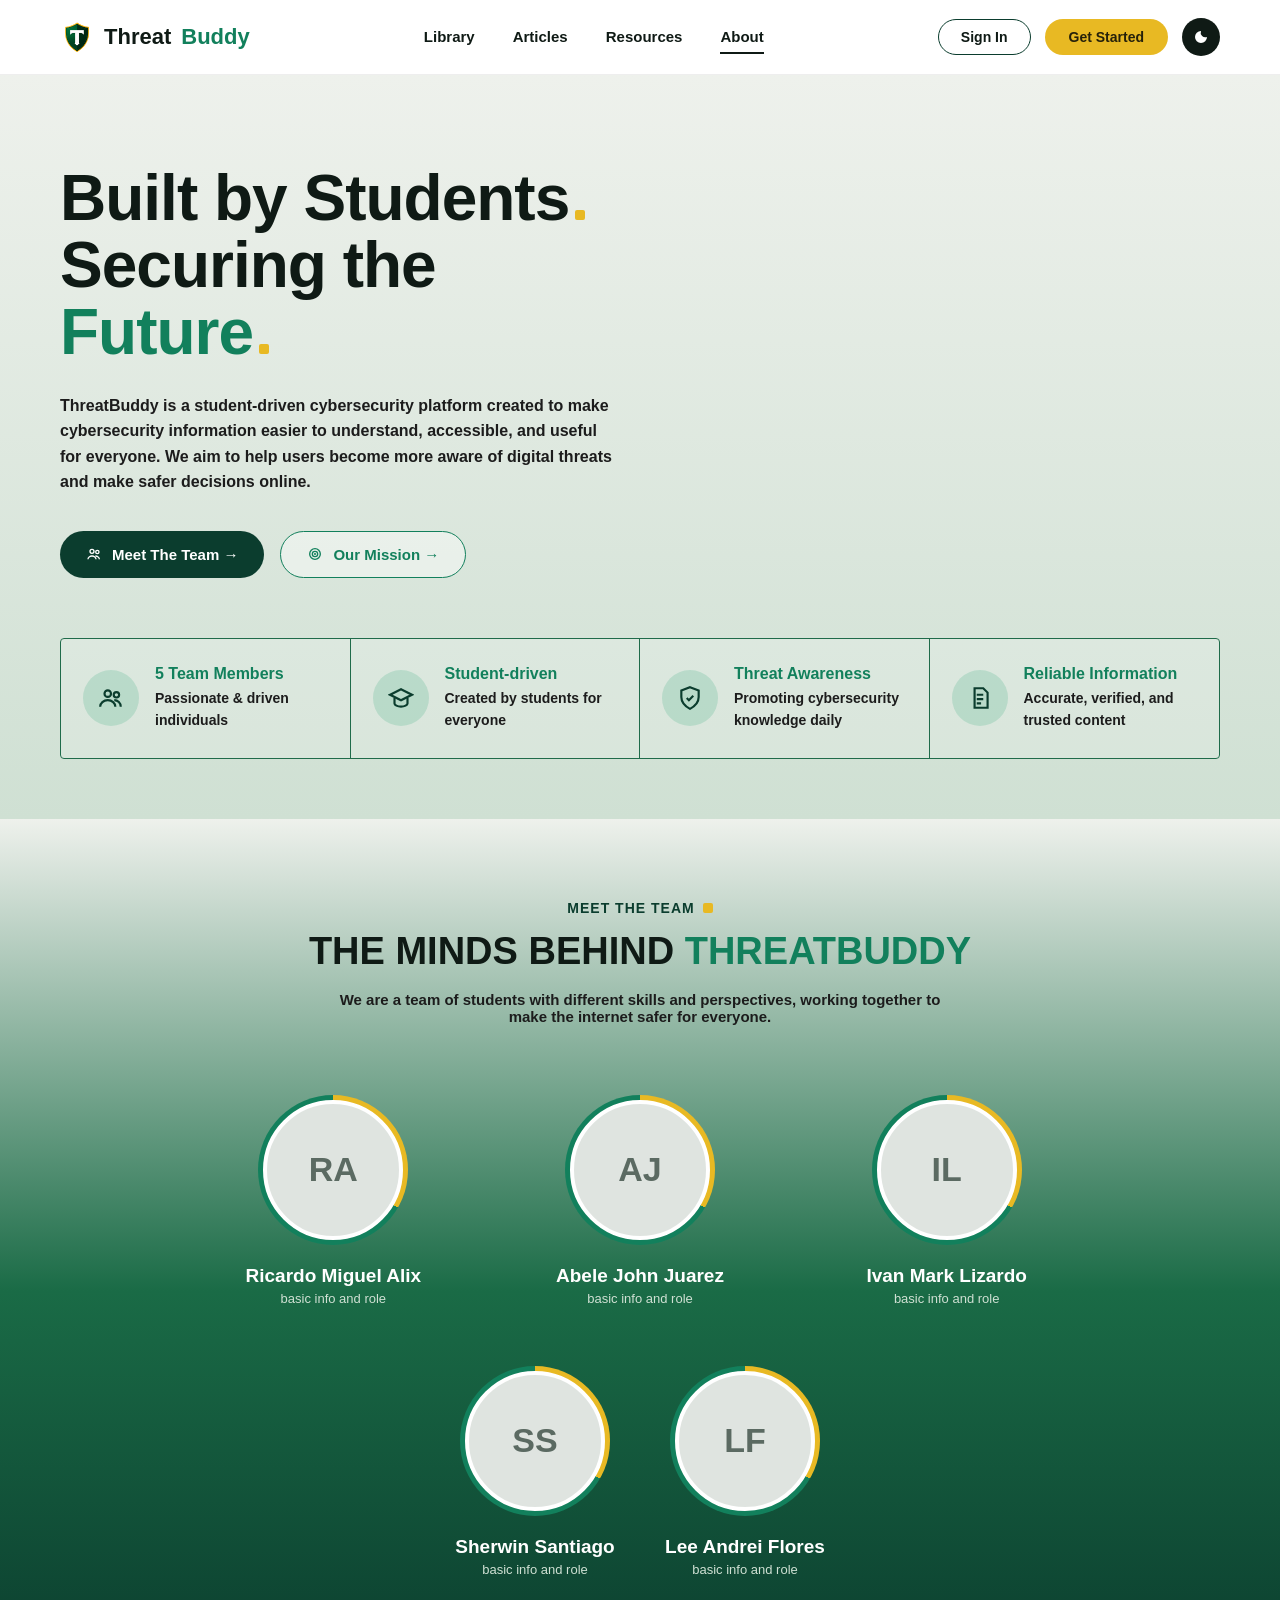
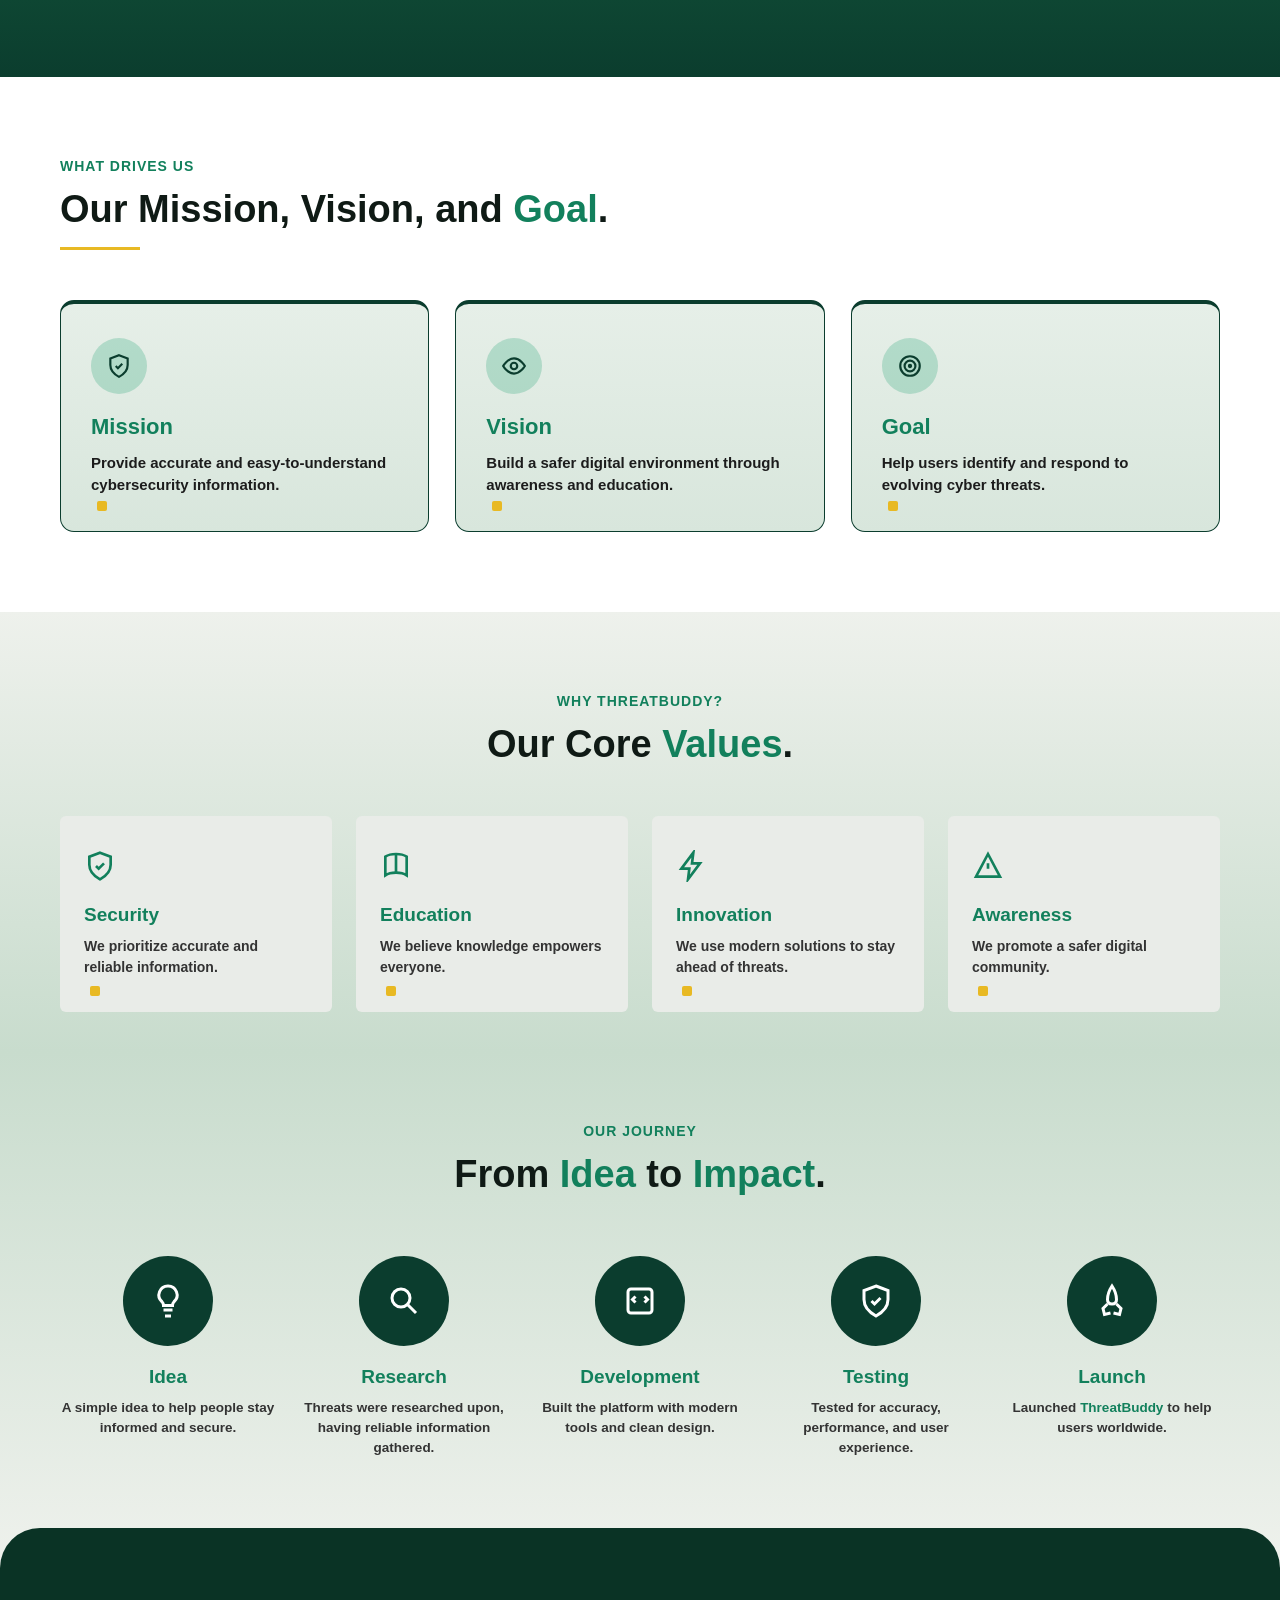
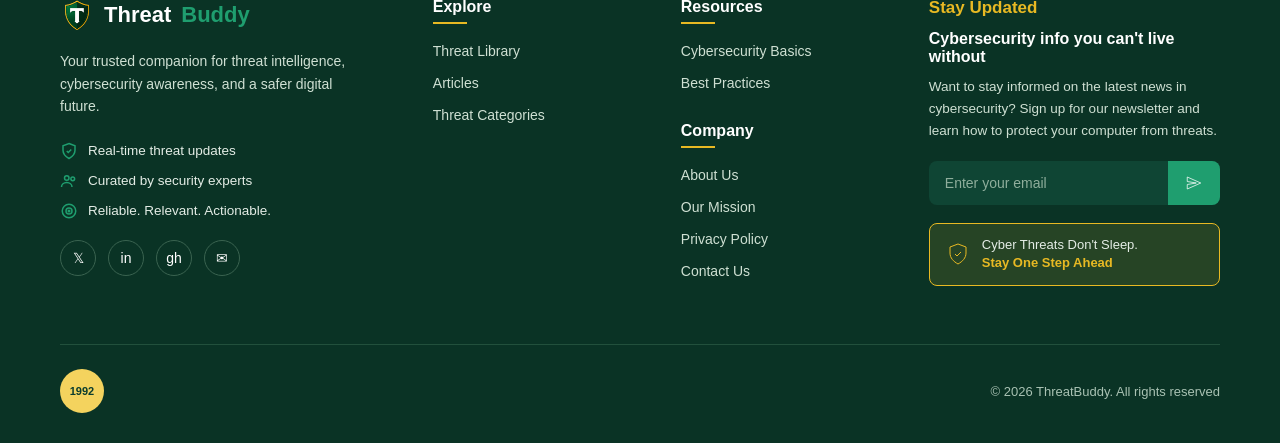
==== pages/About/index.html @ 365f29a0 "feat: about page" ====
<!DOCTYPE html>
<html lang="en">
<head>
<meta charset="UTF-8">
<meta name="viewport" content="width=device-width, initial-scale=1.0">
<title>ThreatBuddy — About</title>
<link rel="stylesheet" href="./assets/css/style.css" />
</head>
<body>

<!-- HEADER -->
<header>
  <div class="logo">
    <img src="./assets/img/LogoTB.png" alt="ThreatBuddy logo" class="logo-icon-img">
    Threat<span>Buddy</span>
  </div>
  <nav>
    <ul>
      <li><a href="#">Library</a></li>
      <li><a href="#">Articles</a></li>
      <li><a href="#">Resources</a></li>
      <li class="active"><a href="#">About</a></li>
    </ul>
  </nav>
  <div class="header-actions">
    <button class="btn-outline">Sign In</button>
    <button class="btn-gold">Get Started</button>
    <div class="icon-circle">
      <svg width="16" height="16" viewBox="0 0 24 24" fill="currentColor"><path d="M12 3a9 9 0 1 0 9 9 7 7 0 0 1-9-9z"/></svg>
    </div>
  </div>
</header>

<!-- HERO -->
<section class="hero dotted-bg">
  <h1>Built by Students<span class="dot"></span></h1>
  <h1>Securing the</h1>
  <h1><span class="accent">Future</span><span class="dot"></span></h1>
  <p>ThreatBuddy is a student-driven cybersecurity platform created to make cybersecurity information easier to understand, accessible, and useful for everyone. We aim to help users become more aware of digital threats and make safer decisions online.</p>
  <div class="hero-buttons">
    <a href="#team" class="btn-pill-dark">
      <svg width="16" height="16" viewBox="0 0 24 24" fill="none" stroke="#fff" stroke-width="2"><circle cx="9" cy="8" r="3"/><circle cx="17" cy="9" r="2.5"/><path d="M3 20c0-3 3-5 6-5s6 2 6 5"/><path d="M14 15c3 0 6 2 6 5"/></svg>
      Meet The Team →
    </a>
    <a href="#mission" class="btn-pill-outline">
      <svg width="16" height="16" viewBox="0 0 24 24" fill="none" stroke="currentColor" stroke-width="2"><circle cx="12" cy="12" r="8"/><circle cx="12" cy="12" r="4"/><circle cx="12" cy="12" r="0.6" fill="currentColor"/></svg>
      Our Mission →
    </a>
  </div>

  <div class="stats-row">
    <div class="stat-card">
      <div class="stat-icon"><svg viewBox="0 0 24 24" fill="none" stroke-width="2"><circle cx="9" cy="8" r="3"/><circle cx="17" cy="9" r="2.5"/><path d="M2 20c0-3.3 3.1-6 7-6s7 2.7 7 6"/><path d="M15 14c3.3 0 6 2.7 6 6"/></svg></div>
      <div>
        <h4>5 Team Members</h4>
        <p>Passionate &amp; driven individuals</p>
      </div>
    </div>
    <div class="stat-card">
      <div class="stat-icon"><svg viewBox="0 0 24 24" fill="none" stroke-width="2"><path d="M2 9l10-5 10 5-10 5-10-5z"/><path d="M6 12v5c0 1.5 2.7 3 6 3s6-1.5 6-3v-5"/></svg></div>
      <div>
        <h4>Student-driven</h4>
        <p>Created by students for everyone</p>
      </div>
    </div>
    <div class="stat-card">
      <div class="stat-icon"><svg viewBox="0 0 24 24" fill="none" stroke-width="2"><path d="M12 2l8 3v6c0 5-3.5 8.5-8 11-4.5-2.5-8-6-8-11V5z"/><path d="M9 12l2 2 4-4"/></svg></div>
      <div>
        <h4>Threat Awareness</h4>
        <p>Promoting cybersecurity knowledge daily</p>
      </div>
    </div>
    <div class="stat-card">
      <div class="stat-icon"><svg viewBox="0 0 24 24" fill="none" stroke-width="2"><path d="M7 3h8l4 4v14H7z"/><path d="M9 9h6M9 13h6M9 17h4"/></svg></div>
      <div>
        <h4>Reliable Information</h4>
        <p>Accurate, verified, and trusted content</p>
      </div>
    </div>
  </div>
</section>

<!-- TEAM -->
<section class="team-section dotted-bg" id="team">
  <div class="eyebrow">MEET THE TEAM<span class="dot"></span></div>
  <h2>THE MINDS BEHIND <span>THREATBUDDY</span></h2>
  <p class="subtitle">We are a team of students with different skills and perspectives, working together to make the internet safer for everyone.</p>

  <div class="team-grid">
    <div class="member">
      <div class="avatar-ring"><div class="avatar">RA</div></div>
      <h3>Ricardo Miguel Alix</h3>
      <p>basic info and role</p>
    </div>
    <div class="member">
      <div class="avatar-ring"><div class="avatar">AJ</div></div>
      <h3>Abele John Juarez</h3>
      <p>basic info and role</p>
    </div>
    <div class="member">
      <div class="avatar-ring"><div class="avatar">IL</div></div>
      <h3>Ivan Mark Lizardo</h3>
      <p>basic info and role</p>
    </div>
  </div>

  <div class="team-grid row-two">
    <div class="member">
      <div class="avatar-ring"><div class="avatar">SS</div></div>
      <h3>Sherwin Santiago</h3>
      <p>basic info and role</p>
    </div>
    <div class="member">
      <div class="avatar-ring"><div class="avatar">LF</div></div>
      <h3>Lee Andrei Flores</h3>
      <p>basic info and role</p>
    </div>
  </div>
</section>

<!-- MISSION / VISION / GOAL -->
<section class="mvg-section" id="mission">
  <div class="mvg-header">
    <div class="eyebrow">WHAT DRIVES US</div>
    <h2>Our Mission, Vision, and <span>Goal</span>.</h2>
    <div class="underline"></div>
  </div>

  <div class="mvg-cards">
    <div class="mvg-card">
      <div class="mvg-icon"><svg viewBox="0 0 24 24" stroke-width="2"><path d="M12 2l8 3v6c0 5-3.5 8.5-8 11-4.5-2.5-8-6-8-11V5z"/><path d="M9 12l2 2 4-4"/></svg></div>
      <h3>Mission</h3>
      <p>Provide accurate and easy-to-understand cybersecurity information.</p>
      <span class="dot"></span>
    </div>
    <div class="mvg-card">
      <div class="mvg-icon"><svg viewBox="0 0 24 24" stroke-width="2"><path d="M2 12s4-7 10-7 10 7 10 7-4 7-10 7-10-7-10-7z"/><circle cx="12" cy="12" r="3"/></svg></div>
      <h3>Vision</h3>
      <p>Build a safer digital environment through awareness and education.</p>
      <span class="dot"></span>
    </div>
    <div class="mvg-card">
      <div class="mvg-icon"><svg viewBox="0 0 24 24" stroke-width="2"><circle cx="12" cy="12" r="9"/><circle cx="12" cy="12" r="5"/><circle cx="12" cy="12" r="1" fill="currentColor"/></svg></div>
      <h3>Goal</h3>
      <p>Help users identify and respond to evolving cyber threats.</p>
      <span class="dot"></span>
    </div>
  </div>
</section>

<!-- CORE VALUES -->
<section class="values-section dotted-bg">
  <div class="eyebrow">WHY THREATBUDDY?</div>
  <h2>Our Core <span>Values</span>.</h2>

  <div class="values-grid">
    <div class="value-card">
      <div class="value-icon"><svg viewBox="0 0 24 24" stroke-width="2"><path d="M12 2l8 3v6c0 5-3.5 8.5-8 11-4.5-2.5-8-6-8-11V5z"/><path d="M9 12l2 2 4-4"/></svg></div>
      <h4>Security</h4>
      <p>We prioritize accurate and reliable information.</p>
      <span class="dot"></span>
    </div>
    <div class="value-card">
      <div class="value-icon"><svg viewBox="0 0 24 24" stroke-width="2"><path d="M4 5s3-2 8-2 8 2 8 2v14s-3-2-8-2-8 2-8 2z"/><path d="M12 3v14"/></svg></div>
      <h4>Education</h4>
      <p>We believe knowledge empowers everyone.</p>
      <span class="dot"></span>
    </div>
    <div class="value-card">
      <div class="value-icon"><svg viewBox="0 0 24 24" stroke-width="2"><path d="M13 2L4 14h6l-1 8 9-12h-6z"/></svg></div>
      <h4>Innovation</h4>
      <p>We use modern solutions to stay ahead of threats.</p>
      <span class="dot"></span>
    </div>
    <div class="value-card">
      <div class="value-icon"><svg viewBox="0 0 24 24" stroke-width="2"><path d="M12 3l9 17H3z"/><path d="M12 10v4M12 17h.01"/></svg></div>
      <h4>Awareness</h4>
      <p>We promote a safer digital community.</p>
      <span class="dot"></span>
    </div>
  </div>
</section>

<!-- JOURNEY -->
<section class="journey-section">
  <div class="eyebrow">OUR JOURNEY</div>
  <h2>From <span>Idea</span> to <span>Impact</span>.</h2>

  <div class="journey-grid">
    <div class="journey-step">
      <div class="journey-icon"><svg viewBox="0 0 24 24" stroke-width="2"><path d="M9 18h6M10 22h4M12 2a6 6 0 0 0-4 10.5c.6.6 1 1.4 1 2.5h6c0-1.1.4-1.9 1-2.5A6 6 0 0 0 12 2z"/></svg></div>
      <h4>Idea</h4>
      <p>A simple idea to help people stay informed and secure.</p>
    </div>
    <div class="journey-step">
      <div class="journey-icon"><svg viewBox="0 0 24 24" stroke-width="2"><circle cx="10" cy="10" r="6"/><path d="M20 20l-5.5-5.5"/></svg></div>
      <h4>Research</h4>
      <p>Threats were researched upon, having reliable information gathered.</p>
    </div>
    <div class="journey-step">
      <div class="journey-icon"><svg viewBox="0 0 24 24" stroke-width="2"><rect x="4" y="4" width="16" height="16" rx="2"/><path d="M9 9l-2 2 2 2M15 9l2 2-2 2"/></svg></div>
      <h4>Development</h4>
      <p>Built the platform with modern tools and clean design.</p>
    </div>
    <div class="journey-step">
      <div class="journey-icon"><svg viewBox="0 0 24 24" stroke-width="2"><path d="M12 2l8 3v6c0 5-3.5 8.5-8 11-4.5-2.5-8-6-8-11V5z"/><path d="M9 12l2 2 4-4"/></svg></div>
      <h4>Testing</h4>
      <p>Tested for accuracy, performance, and user experience.</p>
    </div>
    <div class="journey-step">
      <div class="journey-icon"><svg viewBox="0 0 24 24" stroke-width="2"><path d="M12 2c2 3 3 6 3 9 0 2-1 3-3 3s-3-1-3-3c0-3 1-6 3-9z"/><path d="M9 14l-3 3 1 4 4-1M15 14l3 3-1 4-4-1"/></svg></div>
      <h4>Launch</h4>
      <p>Launched <span class="accent">ThreatBuddy</span> to help users worldwide.</p>
    </div>
  </div>
</section>

<!-- FOOTER -->
<footer>
  <div class="footer-grid">
    <div class="footer-col">
      <div class="footer-logo">
        <img src="./assets/img/LogoTB.png" alt="ThreatBuddy logo" class="logo-icon-img">
        Threat<span>Buddy</span>
      </div>
      <p class="desc">Your trusted companion for threat intelligence, cybersecurity awareness, and a safer digital future.</p>
      <div class="footer-feature"><svg viewBox="0 0 24 24" stroke-width="2"><path d="M12 2l8 3v6c0 5-3.5 8.5-8 11-4.5-2.5-8-6-8-11V5z"/><path d="M9 12l2 2 4-4"/></svg>Real-time threat updates</div>
      <div class="footer-feature"><svg viewBox="0 0 24 24" stroke-width="2"><circle cx="9" cy="8" r="3"/><circle cx="17" cy="9" r="2.5"/><path d="M2 20c0-3.3 3.1-6 7-6s7 2.7 7 6"/></svg>Curated by security experts</div>
      <div class="footer-feature"><svg viewBox="0 0 24 24" stroke-width="2"><circle cx="12" cy="12" r="9"/><circle cx="12" cy="12" r="4"/><circle cx="12" cy="12" r="1" fill="currentColor"/></svg>Reliable. Relevant. Actionable.</div>
      <div class="social-row">
        <div class="social-circle">𝕏</div>
        <div class="social-circle">in</div>
        <div class="social-circle">gh</div>
        <div class="social-circle">✉</div>
      </div>
    </div>

    <div class="footer-col">
      <h4>Explore</h4>
      <div class="footer-underline"></div>
      <ul>
        <li><a href="#">Threat Library</a></li>
        <li><a href="#">Articles</a></li>
        <li><a href="#">Threat Categories</a></li>
      </ul>
    </div>

    <div class="footer-col">
      <h4>Resources</h4>
      <div class="footer-underline"></div>
      <ul>
        <li><a href="#">Cybersecurity Basics</a></li>
        <li><a href="#">Best Practices</a></li>
      </ul>
      <h4 style="margin-top:30px;">Company</h4>
      <div class="footer-underline"></div>
      <ul>
        <li><a href="#">About Us</a></li>
        <li><a href="#">Our Mission</a></li>
        <li><a href="#">Privacy Policy</a></li>
        <li><a href="#">Contact Us</a></li>
      </ul>
    </div>

    <div class="footer-col">
      <div class="newsletter-title">Stay Updated</div>
      <p style="color:#fff;font-weight:700;margin-bottom:10px;">Cybersecurity info you can't live without</p>
      <p class="newsletter-text">Want to stay informed on the latest news in cybersecurity? Sign up for our newsletter and learn how to protect your computer from threats.</p>
      <div class="newsletter-input">
        <input type="email" placeholder="Enter your email">
        <button><svg viewBox="0 0 24 24"><path d="M3 20l18-8L3 4v6l12 2-12 2z"/></svg></button>
      </div>
      <div class="banner">
        <svg viewBox="0 0 24 24"><path d="M12 2l8 3v6c0 5-3.5 8.5-8 11-4.5-2.5-8-6-8-11V5z"/><path d="M9 12l2 2 4-4"/></svg>
        <p>Cyber Threats Don't Sleep.<strong>Stay One Step Ahead</strong></p>
      </div>
    </div>
  </div>

  <div class="footer-bottom">
    <div class="footer-bottom-logo">1992</div>
    <p>© 2026 ThreatBuddy. All rights reserved</p>
  </div>
</footer>

</body>
</html>
---- pages/About/assets/css/style.css ----
:root{
    --green-dark:#0b3d2e;
    --green-deep:#0a3325;
    --green-mid:#12805c;
    --green-accent:#1f9e6f;
    --gold:#e8b923;
    --gold-dark:#d9a812;
    --cream:#f4f5f2;
    --ink:#0f1a15;
    --gray-text:#4a4a4a;
    --border-green:#1f6b4a;
  }

  *{margin:0;padding:0;box-sizing:border-box;}

  body{
    font-family:'Poppins','Segoe UI',Arial,sans-serif;
    color:var(--ink);
    background:var(--cream);
  }

  h1,h2,h3,h4{font-weight:800;}

  .dotted-bg{
    background-image:radial-gradient(circle, rgba(15,26,21,0.18) 1px, transparent 1px);
    background-size:22px 22px;
  }

  /* ===== HEADER ===== */
  header{
    display:flex;
    align-items:center;
    justify-content:space-between;
    padding:18px 60px;
    background:#fff;
    border-bottom:1px solid #eee;
    position:sticky;
    top:0;
    z-index:100;
  }
  .logo{
    display:flex;
    align-items:center;
    gap:10px;
    font-size:22px;
    font-weight:800;
    color:var(--ink);
  }
  .logo-icon{
    width:34px;height:34px;
    background:var(--green-dark);
    border-radius:8px;
    display:flex;align-items:center;justify-content:center;
    color:#fff;font-size:18px;
    clip-path: polygon(50% 0%, 100% 20%, 100% 60%, 50% 100%, 0% 60%, 0% 20%);
  }
  .logo-icon-img{
    width:34px;height:34px;
    object-fit:contain;
    flex-shrink:0;
  }
  .logo span{color:var(--green-mid);}

  nav ul{
    display:flex;
    gap:38px;
    list-style:none;
  }
  nav a{
    text-decoration:none;
    color:var(--ink);
    font-weight:600;
    font-size:15px;
  }
  nav .active{
    position:relative;
  }
  nav .active::after{
    content:'';
    position:absolute;
    left:0;right:0;bottom:-8px;
    height:2px;
    background:var(--ink);
  }

  .header-actions{
    display:flex;
    align-items:center;
    gap:14px;
  }
  .btn-outline{
    padding:9px 22px;
    border:1.5px solid var(--green-dark);
    border-radius:22px;
    background:transparent;
    font-weight:700;
    font-size:14px;
    color:var(--ink);
    cursor:pointer;
  }
  .btn-gold{
    padding:10px 24px;
    border:none;
    border-radius:22px;
    background:var(--gold);
    font-weight:700;
    font-size:14px;
    color:#26210a;
    cursor:pointer;
  }
  .icon-circle{
    width:38px;height:38px;
    border-radius:50%;
    background:var(--ink);
    display:flex;align-items:center;justify-content:center;
    color:#fff;
    cursor:pointer;
  }

  /* ===== HERO ===== */
  .hero{
    padding:90px 60px 60px;
    background:linear-gradient(180deg,#eef1ec 0%, #cfe0d3 100%);
    position:relative;
  }
  .hero h1{
    font-size:64px;
    line-height:1.05;
    letter-spacing:-1px;
  }
  .hero h1 .accent{color:var(--green-mid);}
  .dot{
    display:inline-block;
    width:10px;height:10px;
    background:var(--gold);
    border-radius:2px;
    margin-left:6px;
  }
  .hero p{
    max-width:560px;
    margin-top:26px;
    font-size:16px;
    line-height:1.6;
    font-weight:600;
    color:#1c1c1c;
  }
  .hero-buttons{
    display:flex;
    gap:16px;
    margin-top:36px;
  }
  .btn-pill-dark{
    display:flex;align-items:center;gap:10px;
    padding:14px 26px;
    background:var(--green-dark);
    color:#fff;
    border-radius:30px;
    font-weight:700;
    text-decoration:none;
    font-size:15px;
  }
  .btn-pill-outline{
    display:flex;align-items:center;gap:10px;
    padding:14px 26px;
    border:1.5px solid var(--green-mid);
    color:var(--green-mid);
    border-radius:30px;
    font-weight:700;
    text-decoration:none;
    font-size:15px;
    background:rgba(255,255,255,0.4);
  }

  .stats-row{
    margin-top:60px;
    display:grid;
    grid-template-columns:repeat(4,1fr);
    border:1.5px solid var(--border-green);
    border-radius:4px;
    overflow:hidden;
  }
  .stat-card{
    display:flex;
    align-items:center;
    gap:16px;
    padding:26px 22px;
    border-right:1.5px solid var(--border-green);
    background:rgba(255,255,255,0.15);
  }
  .stat-card:last-child{border-right:none;}
  .stat-icon{
    width:56px;height:56px;
    border-radius:50%;
    background:rgba(31,158,111,0.18);
    display:flex;align-items:center;justify-content:center;
    flex-shrink:0;
  }
  .stat-icon svg{width:26px;height:26px;stroke:var(--green-dark);}
  .stat-card h4{
    font-size:16px;
    color:var(--green-mid);
    margin-bottom:4px;
  }
  .stat-card p{
    font-size:14px;
    font-weight:600;
    color:#1c1c1c;
    margin:0;
    max-width:none;
  }

  /* ===== TEAM SECTION ===== */
  .team-section{
    padding:80px 60px 100px;
    background:linear-gradient(180deg,#eef1ec 0%, #1a6b46 55%, #0b3d2e 100%);
    text-align:center;
  }
  .eyebrow{
    color:var(--green-dark);
    font-weight:800;
    font-size:14px;
    letter-spacing:1px;
    display:inline-flex;
    align-items:center;
    gap:8px;
    margin-bottom:14px;
  }
  .eyebrow .dot{margin-left:0;}
  .team-section .eyebrow{color:#0b3d2e;}
  .team-section h2{
    font-size:38px;
    color:var(--ink);
  }
  .team-section h2 span{color:var(--green-mid);}
  .team-section > p.subtitle{
    max-width:640px;
    margin:18px auto 0;
    font-weight:600;
    color:#1c1c1c;
    font-size:15px;
  }

  .team-grid{
    margin-top:70px;
    display:grid;
    grid-template-columns:repeat(3,1fr);
    row-gap:60px;
    column-gap:20px;
    max-width:900px;
    margin-left:auto;
    margin-right:auto;
  }
  .team-grid.row-two{
    grid-template-columns:repeat(2,1fr);
    max-width:400px;
    margin-top:60px;
  }
  .member{
    display:flex;
    flex-direction:column;
    align-items:center;
  }
  .avatar-ring{
    width:150px;height:150px;
    border-radius:50%;
    padding:5px;
    background:conic-gradient(var(--gold) 0deg 120deg, var(--green-mid) 120deg 360deg);
    display:flex;align-items:center;justify-content:center;
    margin-bottom:20px;
  }
  .avatar{
    width:100%;height:100%;
    border-radius:50%;
    background:#dfe4e0;
    border:4px solid #fff;
    display:flex;align-items:center;justify-content:center;
    font-size:34px;
    font-weight:800;
    color:#5b6a62;
  }
  .member h3{
    font-size:19px;
    color:#fff;
  }
  .member p{
    font-size:13px;
    color:#cfe0d3;
    margin-top:4px;
    font-weight:500;
  }

  /* ===== MISSION/VISION/GOAL ===== */
  .mvg-section{
    padding:80px 60px;
    background:#fff;
  }
  .mvg-header{
    max-width:640px;
  }
  .mvg-header .eyebrow{color:var(--green-mid);}
  .mvg-header h2{
    font-size:38px;
    color:var(--ink);
  }
  .mvg-header h2 span{color:var(--green-mid);}
  .underline{
    width:80px;
    height:3px;
    background:var(--gold);
    margin-top:16px;
  }

  .mvg-cards{
    margin-top:50px;
    display:grid;
    grid-template-columns:repeat(3,1fr);
    gap:26px;
  }
  .mvg-card{
    background:linear-gradient(180deg,#e6efe8,#d8e6dc);
    border:1.5px solid var(--green-dark);
    border-top:4px solid var(--green-dark);
    border-radius:14px;
    padding:34px 30px;
    position:relative;
  }
  .mvg-icon{
    width:56px;height:56px;
    border-radius:50%;
    background:rgba(31,158,111,0.25);
    display:flex;align-items:center;justify-content:center;
    margin-bottom:20px;
  }
  .mvg-icon svg{width:26px;height:26px;stroke:var(--green-dark);fill:none;}
  .mvg-card h3{
    color:var(--green-mid);
    font-size:22px;
    margin-bottom:12px;
  }
  .mvg-card p{
    font-weight:700;
    font-size:15px;
    line-height:1.5;
    color:#1c1c1c;
  }
  .mvg-card .dot{
    position:absolute;
    left:30px;bottom:20px;
  }

  /* ===== CORE VALUES ===== */
  .values-section{
    padding:80px 60px 40px;
    background:linear-gradient(180deg,#eef1ec 0%, #c8dccd 100%);
    text-align:center;
  }
  .values-section .eyebrow{color:var(--green-mid);justify-content:center;}
  .values-section h2{
    font-size:38px;
  }
  .values-section h2 span{color:var(--green-mid);}
  .values-grid{
    margin-top:50px;
    display:grid;
    grid-template-columns:repeat(4,1fr);
    gap:24px;
  }
  .value-card{
    background:#e9ece8;
    border-radius:6px;
    padding:34px 24px;
    text-align:left;
    position:relative;
  }
  .value-icon svg{
    width:32px;height:32px;
    stroke:var(--green-mid);
    fill:none;
    margin-bottom:18px;
  }
  .value-card h4{
    font-size:19px;
    color:var(--green-mid);
    margin-bottom:10px;
  }
  .value-card p{
    font-size:14px;
    font-weight:600;
    color:#333;
    line-height:1.5;
  }
  .value-card .dot{
    position:absolute;
    left:24px;bottom:16px;
  }

  /* ===== JOURNEY ===== */
  .journey-section{
    padding:70px 60px 100px;
    background:linear-gradient(180deg,#c8dccd 0%, #eef1ec 100%);
    text-align:center;
  }
  .journey-section .eyebrow{color:var(--green-mid);justify-content:center;}
  .journey-section h2{font-size:38px;}
  .journey-section h2 span{color:var(--green-mid);}
  .journey-grid{
    margin-top:60px;
    display:grid;
    grid-template-columns:repeat(5,1fr);
    gap:20px;
  }
  .journey-step{
    display:flex;
    flex-direction:column;
    align-items:center;
  }
  .journey-icon{
    width:90px;height:90px;
    border-radius:50%;
    background:var(--green-dark);
    display:flex;align-items:center;justify-content:center;
    margin-bottom:20px;
  }
  .journey-icon svg{width:36px;height:36px;stroke:#fff;fill:none;}
  .journey-step h4{
    font-size:19px;
    color:var(--green-mid);
    margin-bottom:10px;
  }
  .journey-step p{
    font-size:13.5px;
    font-weight:600;
    color:#333;
    line-height:1.5;
  }
  .journey-step p .accent{color:var(--green-mid);font-weight:800;}

  /* ===== FOOTER ===== */
  footer{
    background:var(--green-deep);
    color:#fff;
    padding:70px 60px 30px;
    border-radius:40px 40px 0 0;
    margin-top:-30px;
    position:relative;
  }
  .footer-grid{
    display:grid;
    grid-template-columns:1.6fr 1fr 1fr 1.4fr;
    gap:40px;
  }
  .footer-logo{
    display:flex;
    align-items:center;
    gap:10px;
    font-size:22px;
    font-weight:800;
    margin-bottom:18px;
  }
  .footer-logo span{color:var(--green-accent);}
  .footer-col p.desc{
    font-size:14px;
    color:#cfe0d3;
    line-height:1.6;
    max-width:300px;
    margin-bottom:24px;
  }
  .footer-feature{
    display:flex;
    align-items:center;
    gap:10px;
    font-size:13.5px;
    color:#e4ede6;
    margin-bottom:12px;
  }
  .footer-feature svg{width:18px;height:18px;stroke:var(--green-accent);fill:none;flex-shrink:0;}
  .social-row{
    display:flex;
    gap:12px;
    margin-top:20px;
  }
  .social-circle{
    width:36px;height:36px;
    border-radius:50%;
    border:1.5px solid #3a6350;
    display:flex;align-items:center;justify-content:center;
    color:#fff;
    font-size:14px;
  }
  footer h4{
    font-size:16px;
    margin-bottom:16px;
    color:#fff;
  }
  .footer-underline{
    width:34px;height:2px;
    background:var(--gold);
    margin-bottom:18px;
    margin-top:-10px;
  }
  footer ul{list-style:none;}
  footer ul li{margin-bottom:14px;}
  footer ul li a{
    color:#cfe0d3;
    text-decoration:none;
    font-size:14px;
  }
  .newsletter-title{
    color:var(--gold);
    font-size:17px;
    font-weight:800;
    margin-bottom:12px;
  }
  .newsletter-text{
    font-size:13.5px;
    color:#cfe0d3;
    line-height:1.6;
    margin-bottom:20px;
  }
  .newsletter-input{
    display:flex;
    background:#0f4534;
    border-radius:8px;
    overflow:hidden;
    margin-bottom:18px;
  }
  .newsletter-input input{
    flex:1;
    background:transparent;
    border:none;
    padding:14px 16px;
    color:#fff;
    font-size:14px;
    outline:none;
  }
  .newsletter-input input::placeholder{color:#8fae9c;}
  .newsletter-input button{
    background:var(--green-accent);
    border:none;
    width:52px;
    display:flex;align-items:center;justify-content:center;
    cursor:pointer;
  }
  .newsletter-input button svg{width:18px;height:18px;stroke:#fff;fill:none;}
  .banner{
    display:flex;
    align-items:center;
    gap:12px;
    background:rgba(232,185,35,0.12);
    border:1px solid var(--gold);
    border-radius:8px;
    padding:12px 16px;
  }
  .banner svg{width:24px;height:24px;stroke:var(--gold);fill:none;flex-shrink:0;}
  .banner p{font-size:13px;color:#e4ede6;line-height:1.4;}
  .banner p strong{color:var(--gold);display:block;}

  .footer-bottom{
    display:flex;
    align-items:center;
    justify-content:space-between;
    margin-top:50px;
    padding-top:24px;
    border-top:1px solid #22503c;
  }
  .footer-bottom-logo{
    width:44px;height:44px;
    border-radius:50%;
    background:#f4d35e;
    display:flex;align-items:center;justify-content:center;
    color:#0b3d2e;
    font-size:11px;
    font-weight:800;
    text-align:center;
  }
  .footer-bottom p{
    font-size:13px;
    color:#a9c2b3;
  }

  @media (max-width:1000px){
    header, .hero, .team-section, .mvg-section, .values-section, .journey-section, footer{padding-left:24px;padding-right:24px;}
    nav ul{display:none;}
    .hero h1{font-size:40px;}
    .stats-row, .team-grid, .mvg-cards, .values-grid, .journey-grid, .footer-grid{grid-template-columns:repeat(2,1fr);}
    .team-grid.row-two{grid-template-columns:repeat(2,1fr);}
  }
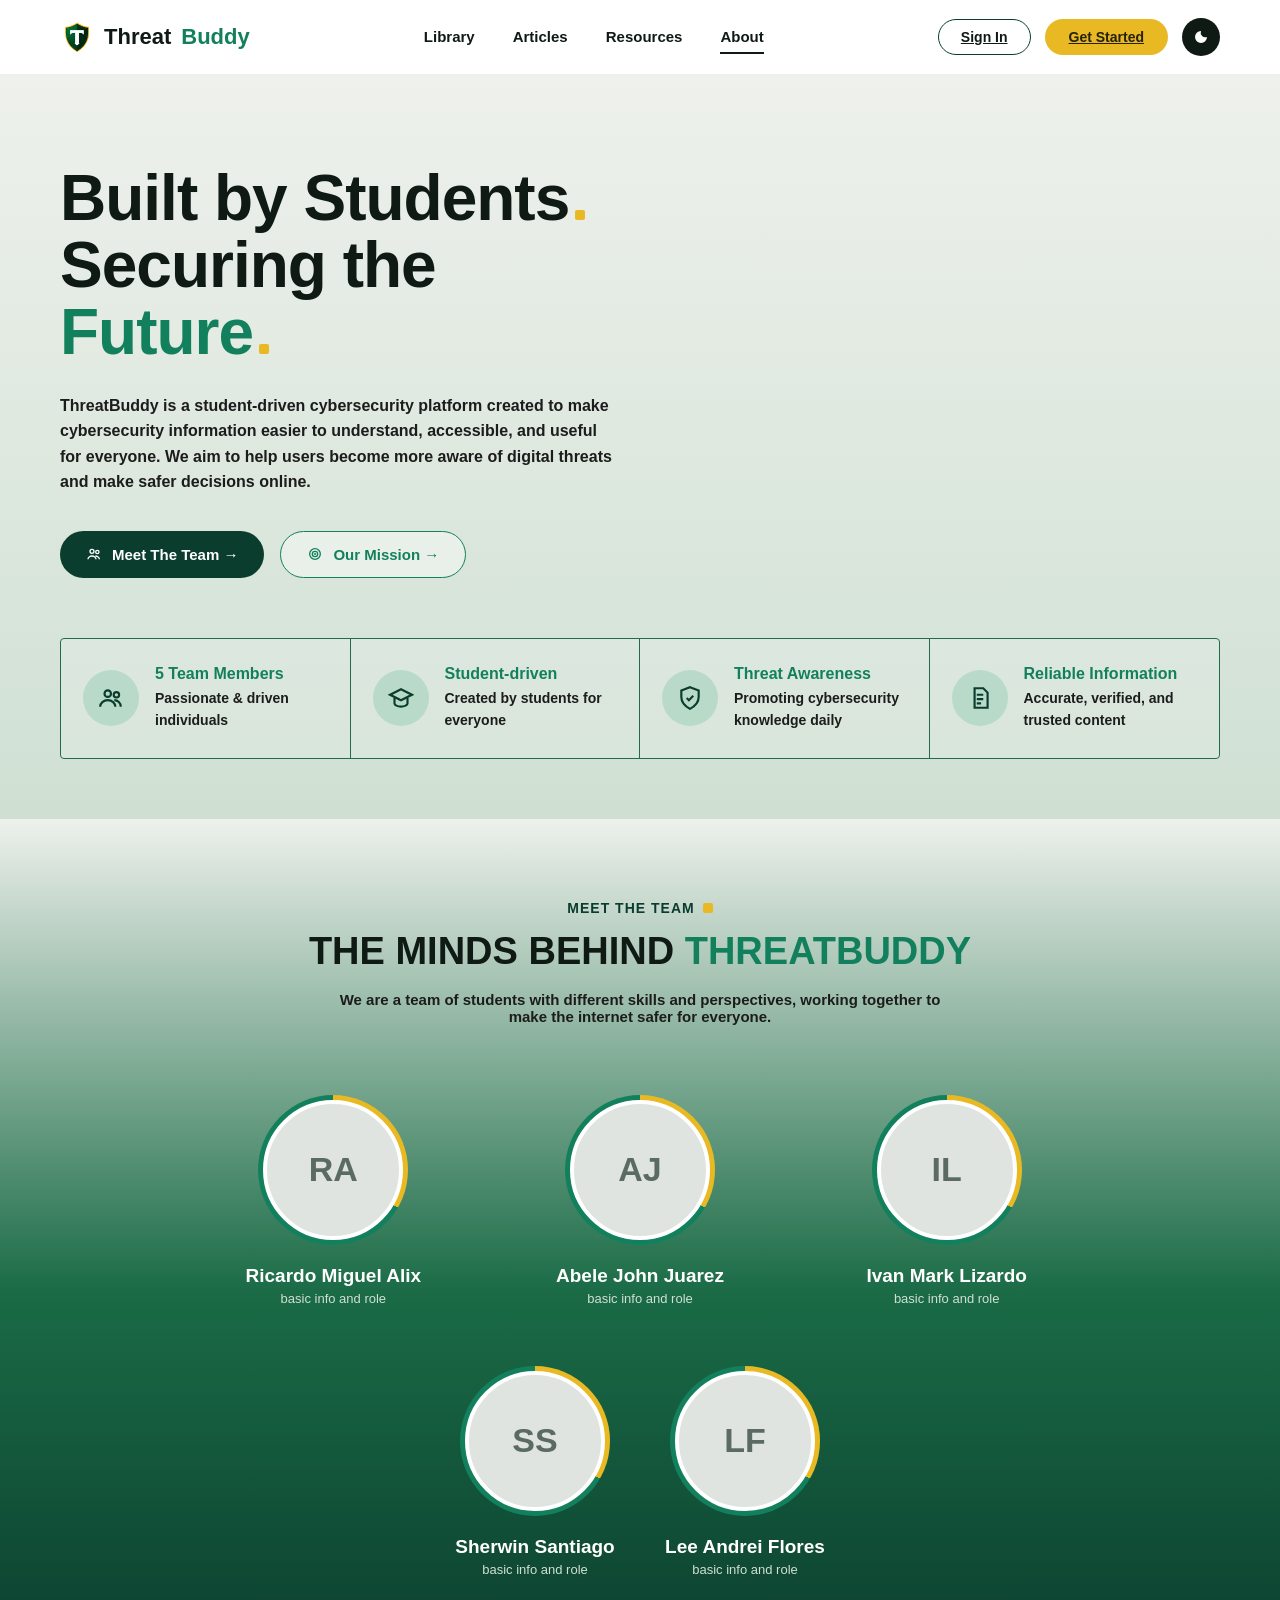
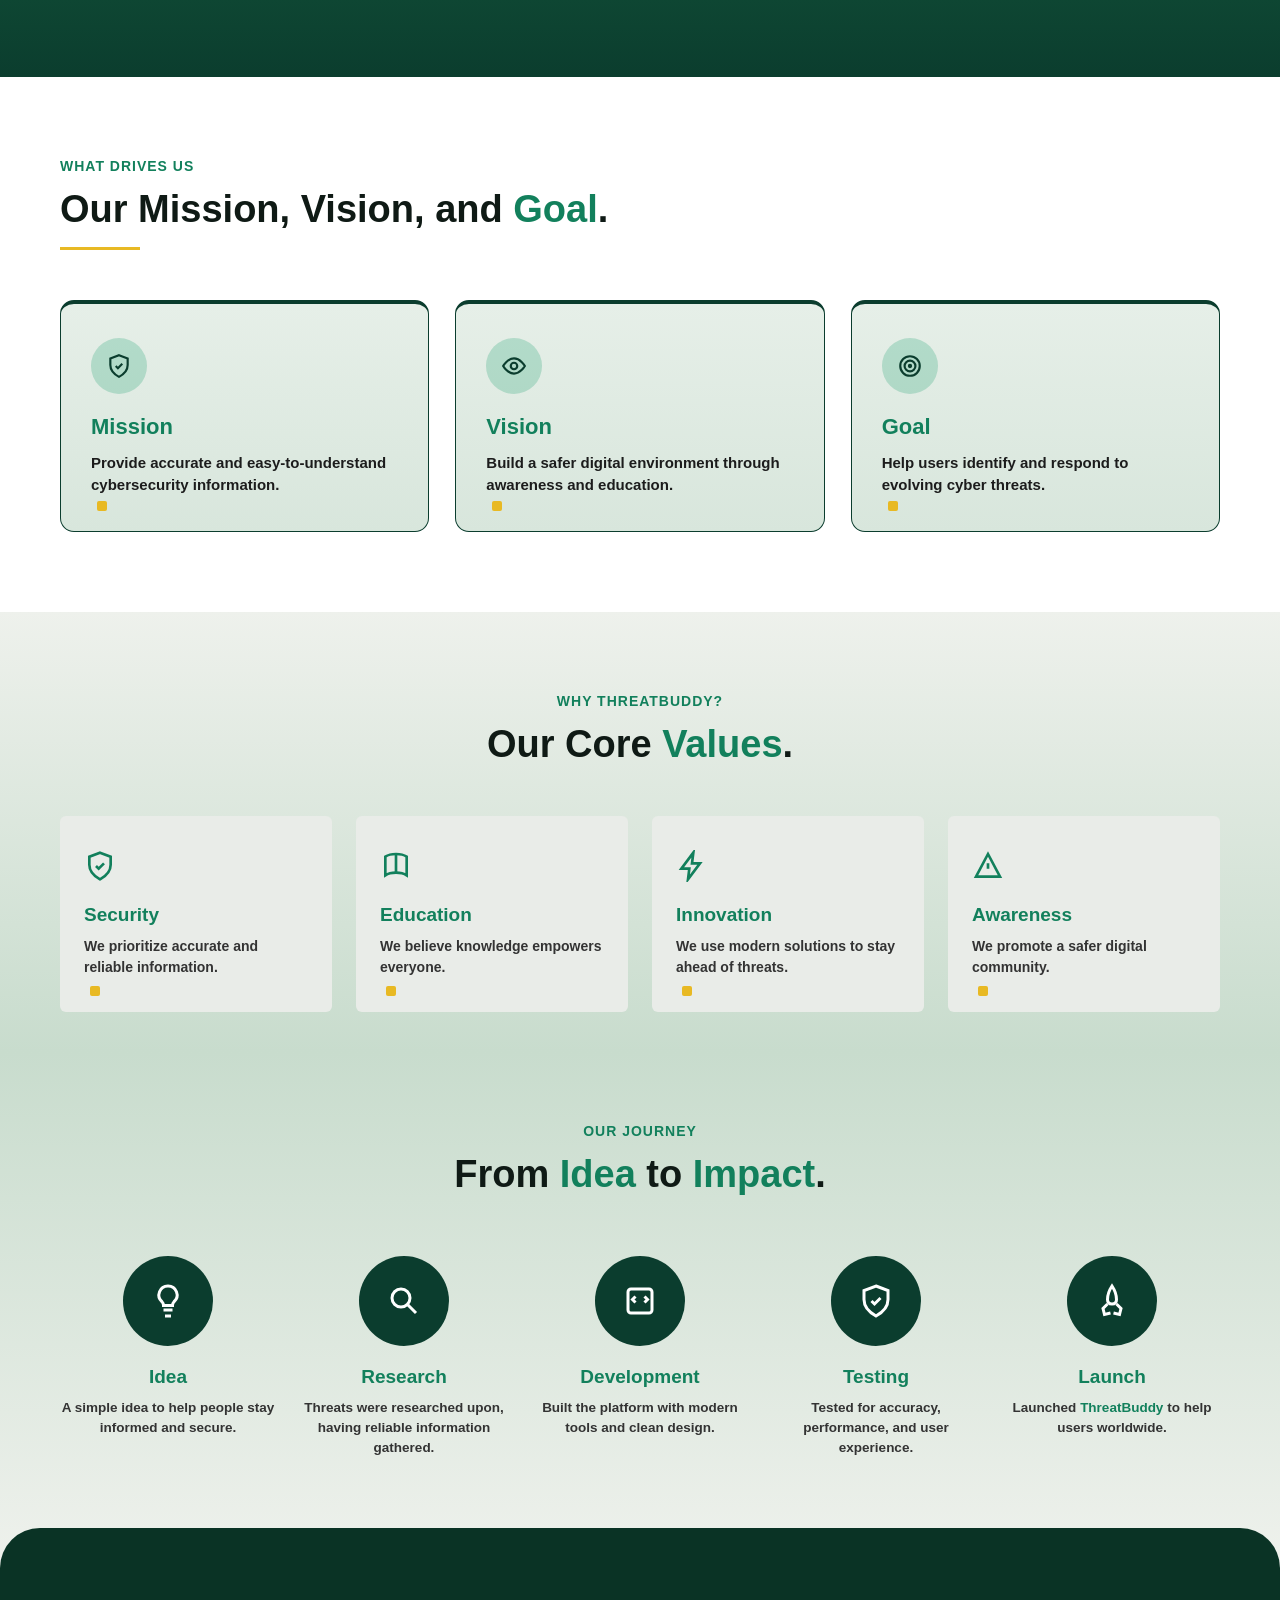
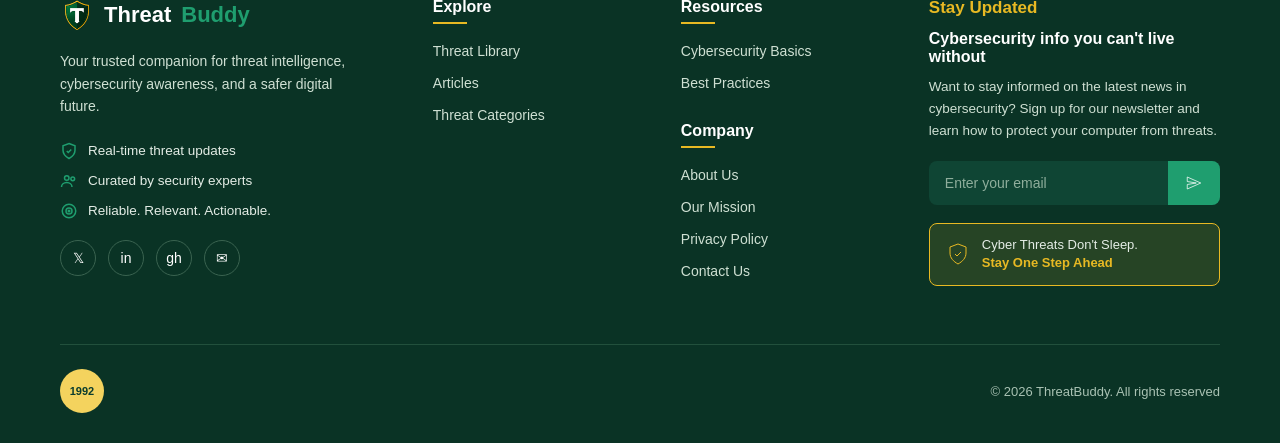
==== commit 8f29c228: "refactor: links for signin & signup" ====
--- a/pages/About/index.html
+++ b/pages/About/index.html
@@ -16,15 +16,15 @@
   </div>
   <nav>
     <ul>
-      <li><a href="#">Library</a></li>
-      <li><a href="#">Articles</a></li>
+      <li><a href="../LibraryPage/index.php">Library</a></li>
+      <li><a href="../ArticlePage/index.php">Articles</a></li>
       <li><a href="#">Resources</a></li>
-      <li class="active"><a href="#">About</a></li>
+      <li class="active"><a href="../About/index.html">About</a></li>
     </ul>
   </nav>
   <div class="header-actions">
-    <button class="btn-outline">Sign In</button>
-    <button class="btn-gold">Get Started</button>
+<a href="../SignIn/index.php" class="btn-outline">Sign In</a>
+<a href="../SignUp/index.php" class="btn-gold">Get Started</a>
     <div class="icon-circle">
       <svg width="16" height="16" viewBox="0 0 24 24" fill="currentColor"><path d="M12 3a9 9 0 1 0 9 9 7 7 0 0 1-9-9z"/></svg>
     </div>
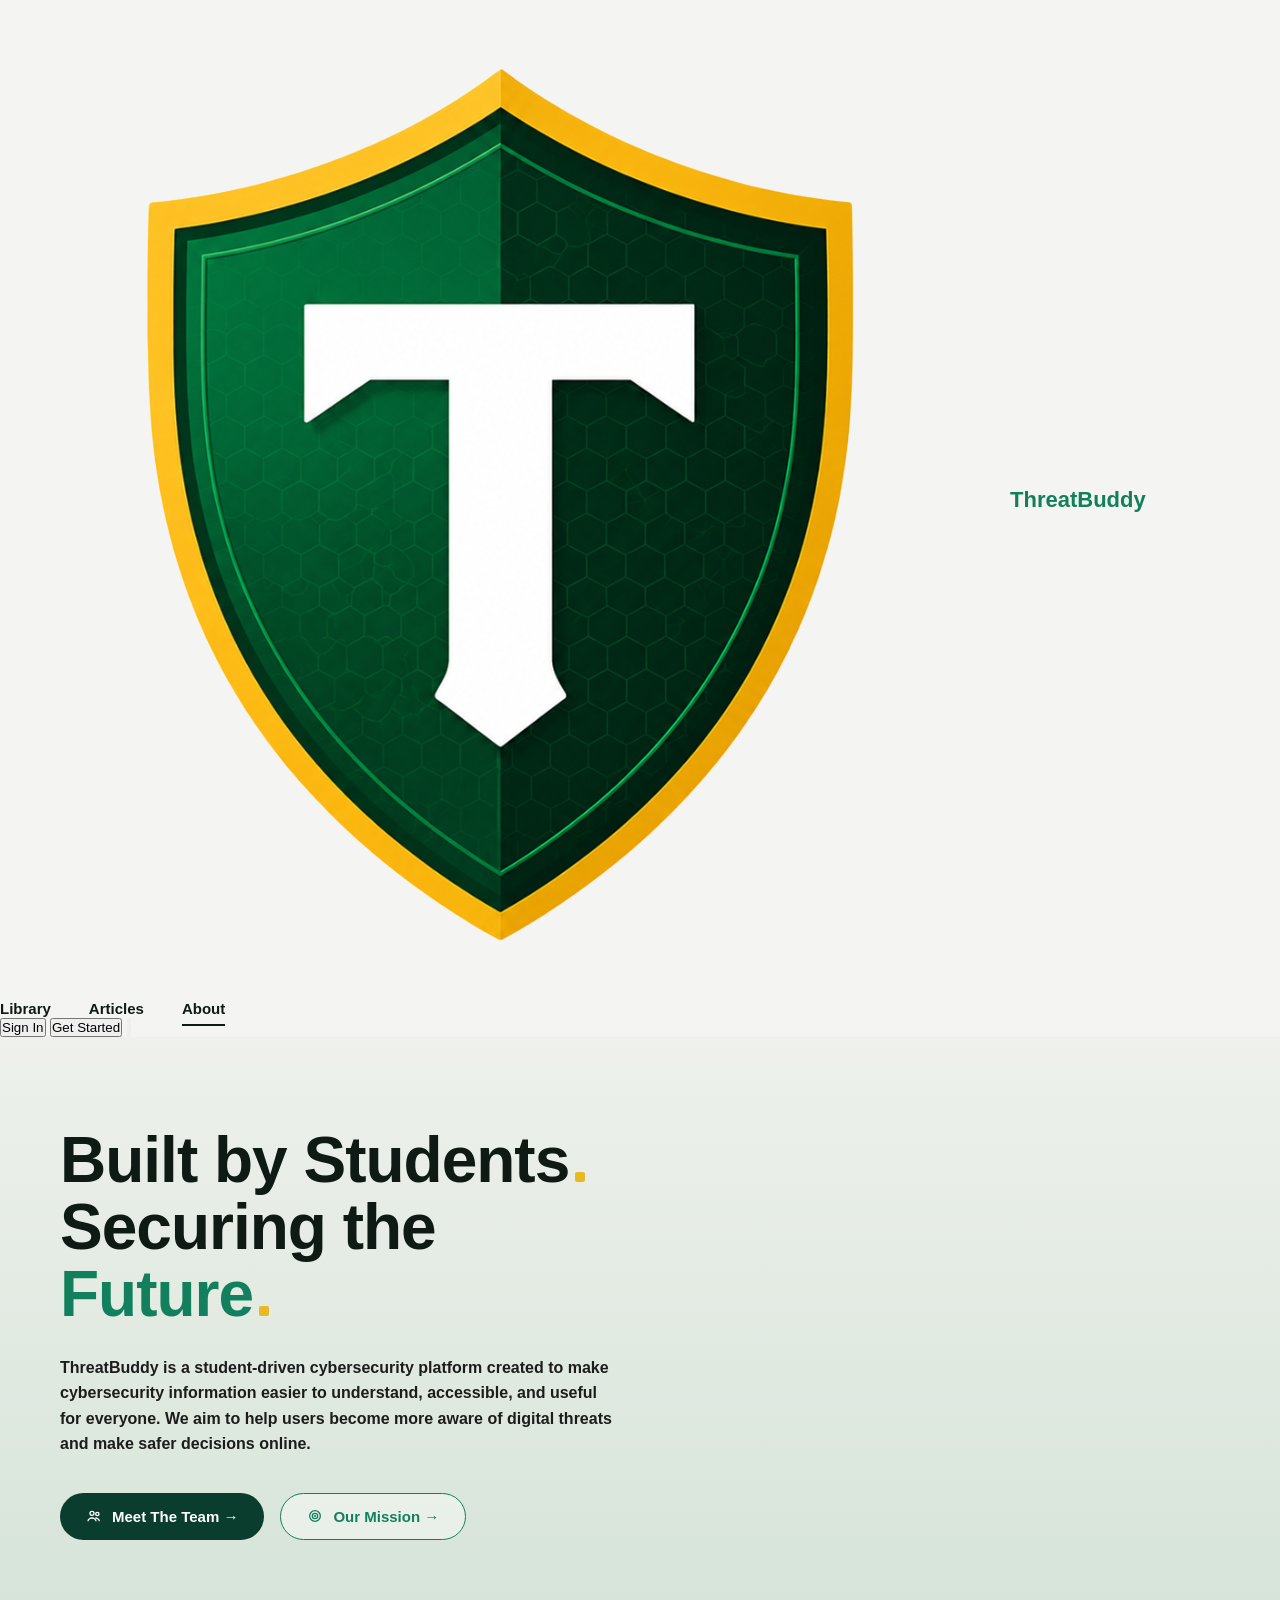
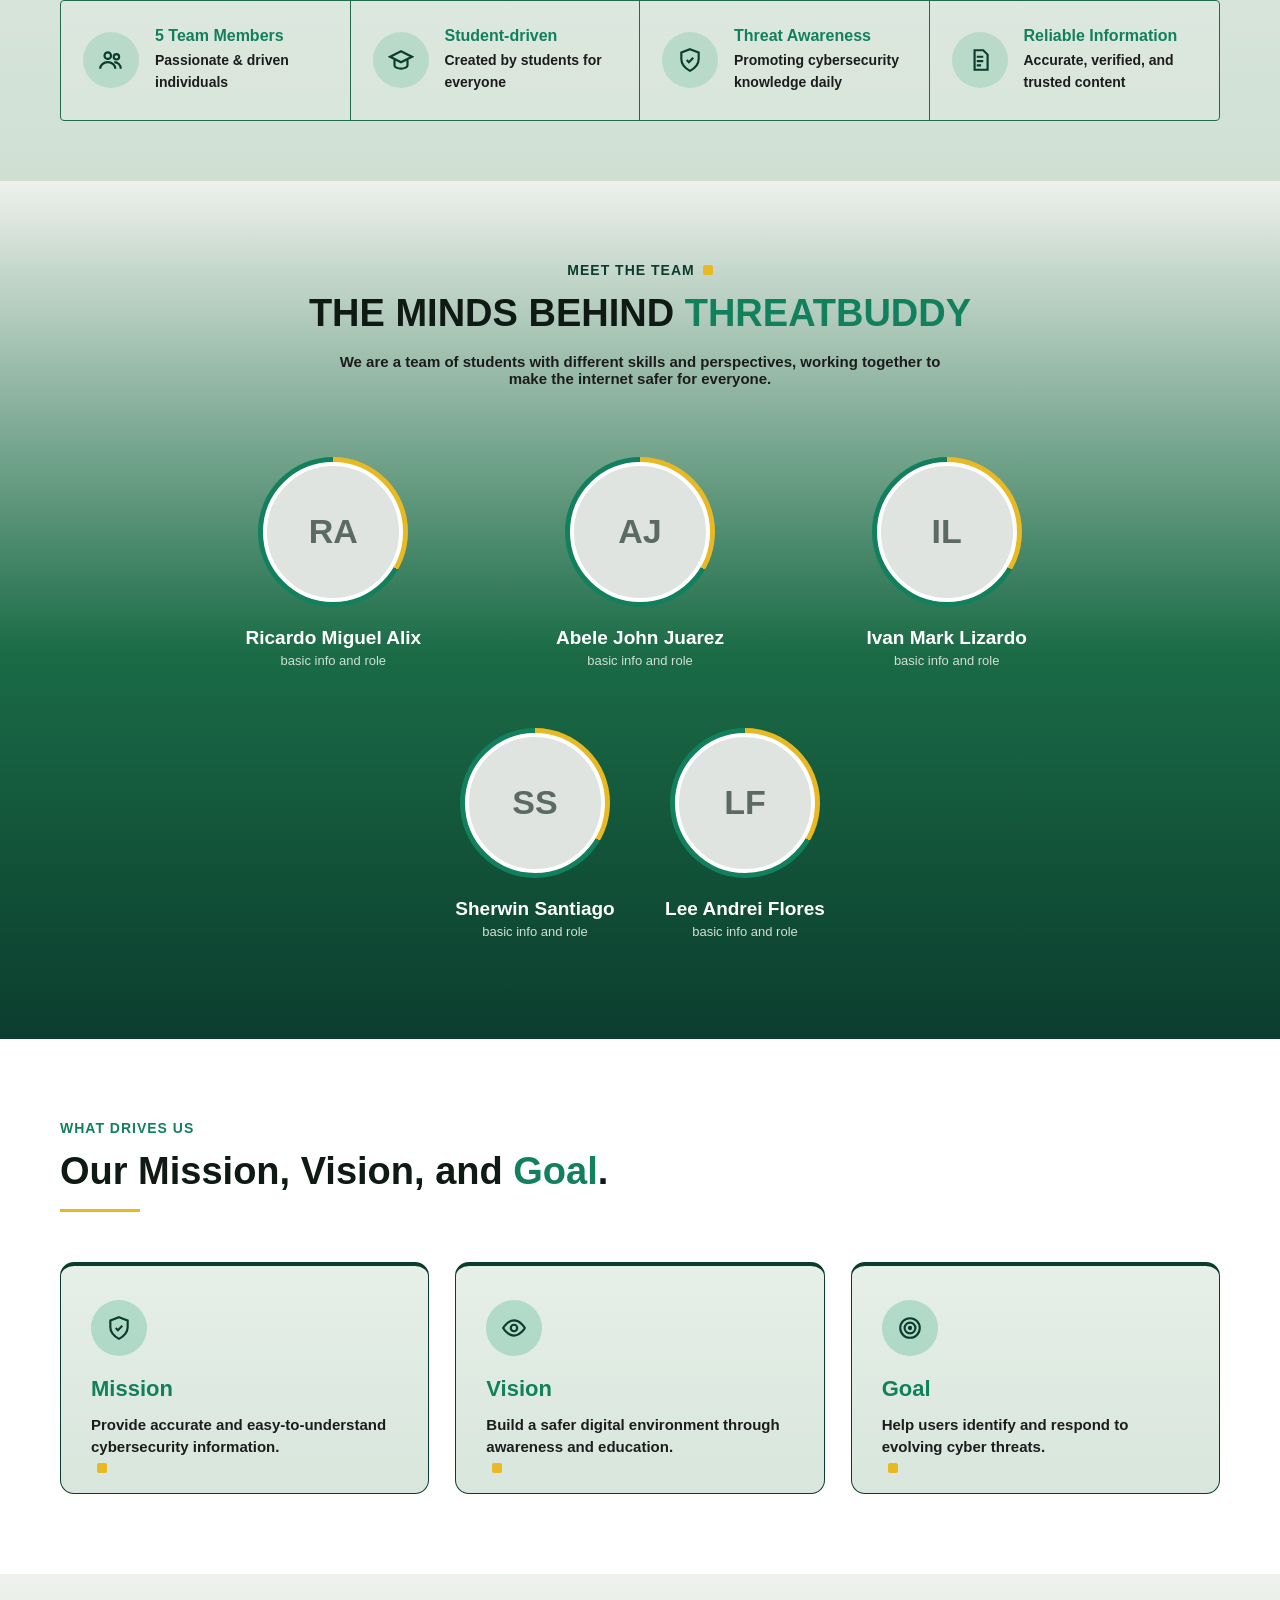
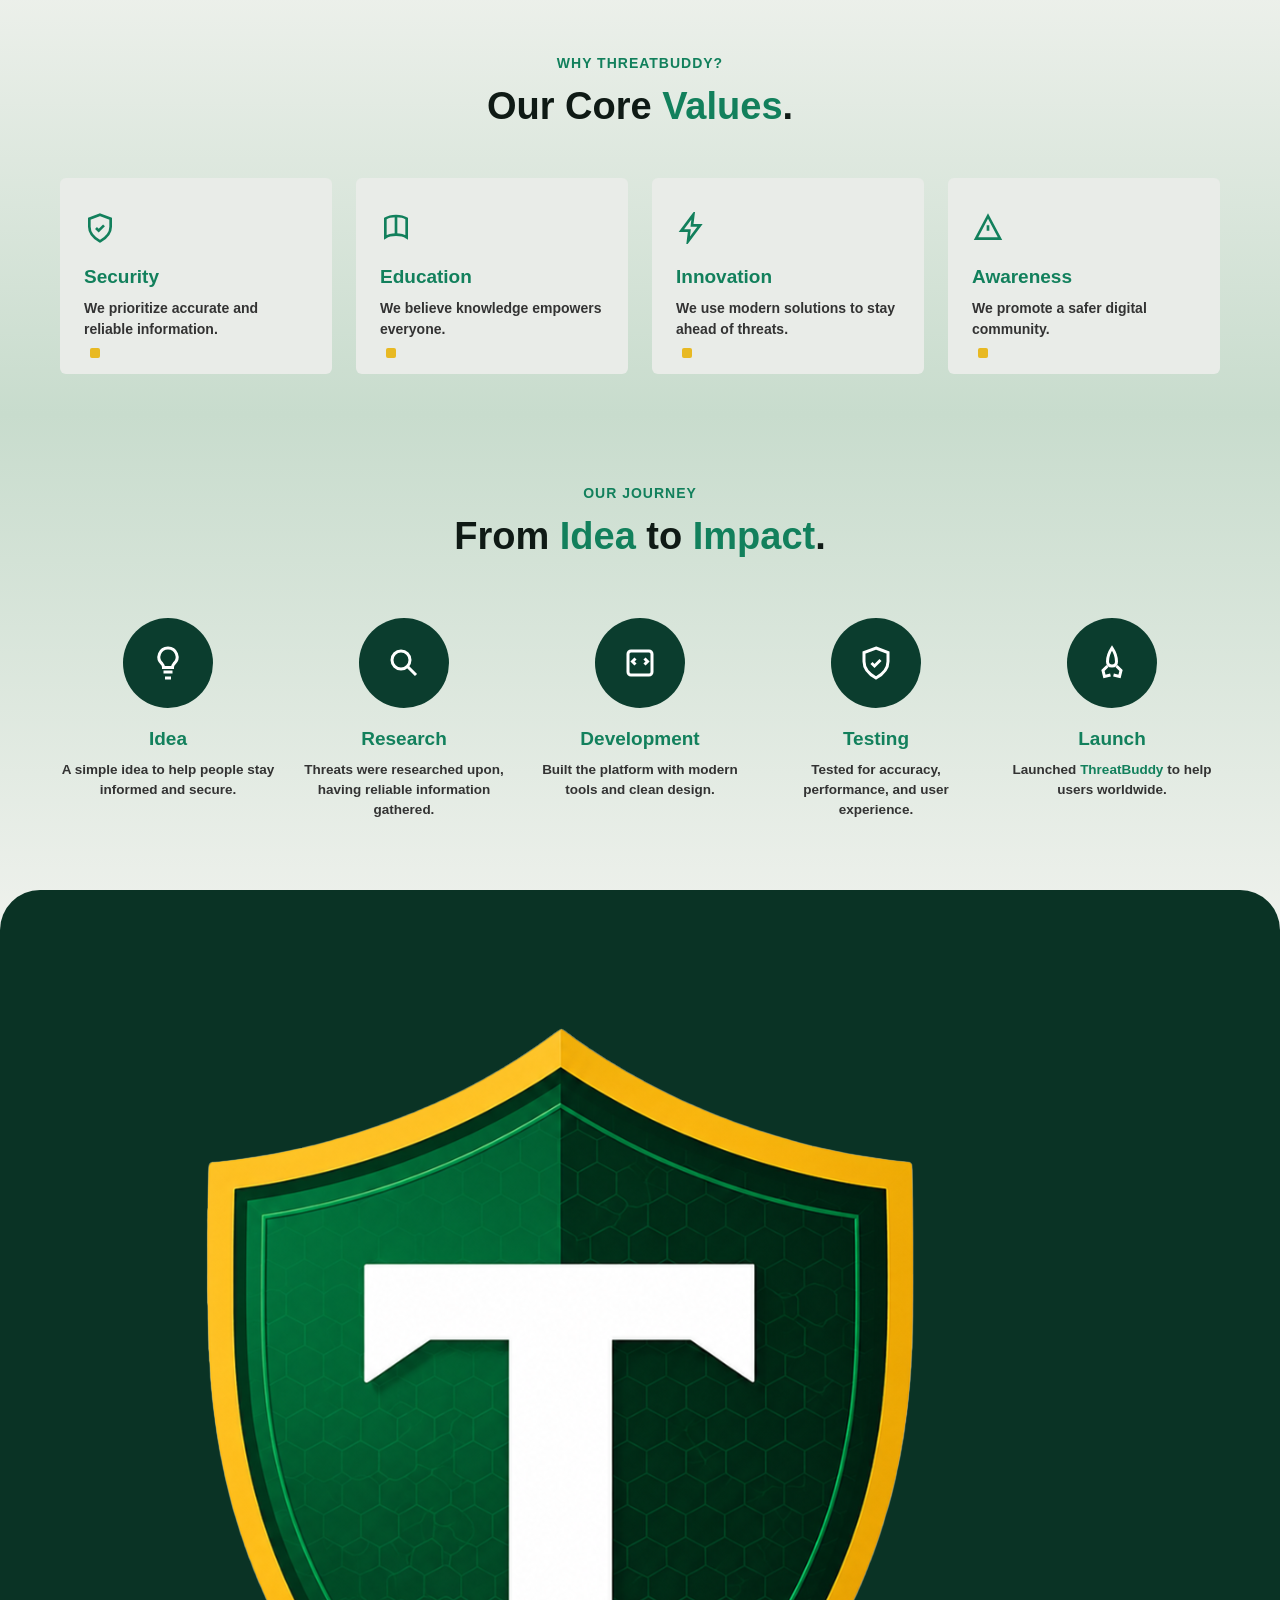
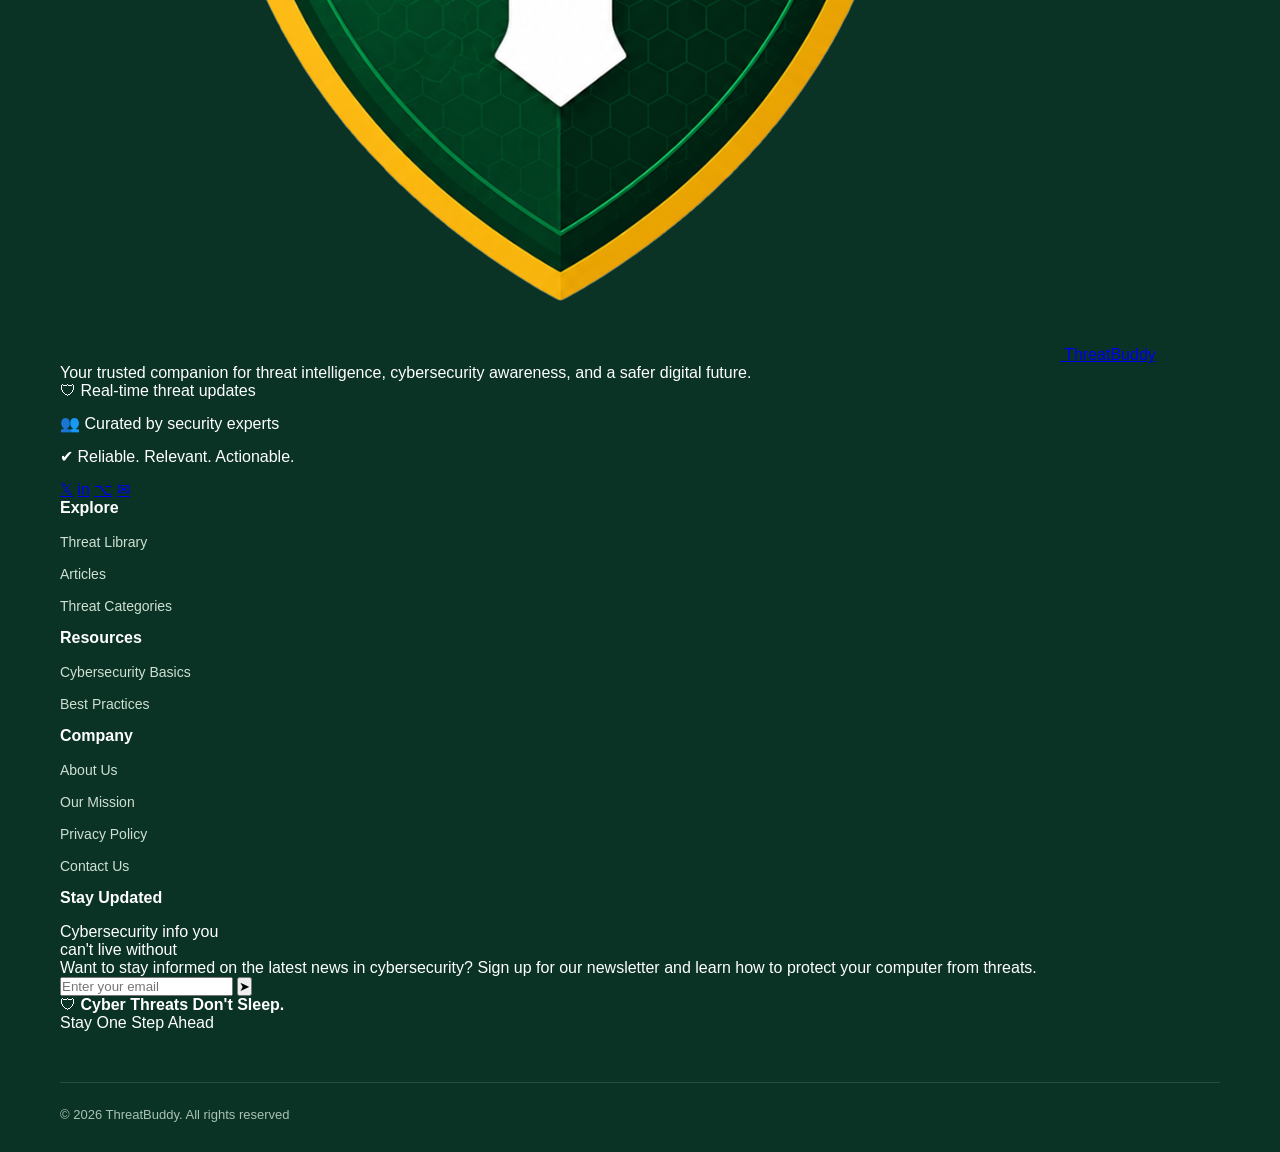
==== commit 5b9d2398: "refactor: restructure About page layout and enhance navigation" ====
--- a/pages/About/index.html
+++ b/pages/About/index.html
@@ -1,287 +1,450 @@
-<!DOCTYPE html>
+<!doctype html>
 <html lang="en">
-<head>
-<meta charset="UTF-8">
-<meta name="viewport" content="width=device-width, initial-scale=1.0">
-<title>ThreatBuddy — About</title>
-<link rel="stylesheet" href="./assets/css/style.css" />
-</head>
-<body>
-
-<!-- HEADER -->
-<header>
-  <div class="logo">
-    <img src="./assets/img/LogoTB.png" alt="ThreatBuddy logo" class="logo-icon-img">
-    Threat<span>Buddy</span>
-  </div>
-  <nav>
-    <ul>
-      <li><a href="../LibraryPage/index.php">Library</a></li>
-      <li><a href="../ArticlePage/index.php">Articles</a></li>
-      <li><a href="#">Resources</a></li>
-      <li class="active"><a href="../About/index.html">About</a></li>
-    </ul>
-  </nav>
-  <div class="header-actions">
-<a href="../SignIn/index.php" class="btn-outline">Sign In</a>
-<a href="../SignUp/index.php" class="btn-gold">Get Started</a>
-    <div class="icon-circle">
-      <svg width="16" height="16" viewBox="0 0 24 24" fill="currentColor"><path d="M12 3a9 9 0 1 0 9 9 7 7 0 0 1-9-9z"/></svg>
-    </div>
-  </div>
-</header>
-
-<!-- HERO -->
-<section class="hero dotted-bg">
-  <h1>Built by Students<span class="dot"></span></h1>
-  <h1>Securing the</h1>
-  <h1><span class="accent">Future</span><span class="dot"></span></h1>
-  <p>ThreatBuddy is a student-driven cybersecurity platform created to make cybersecurity information easier to understand, accessible, and useful for everyone. We aim to help users become more aware of digital threats and make safer decisions online.</p>
-  <div class="hero-buttons">
-    <a href="#team" class="btn-pill-dark">
-      <svg width="16" height="16" viewBox="0 0 24 24" fill="none" stroke="#fff" stroke-width="2"><circle cx="9" cy="8" r="3"/><circle cx="17" cy="9" r="2.5"/><path d="M3 20c0-3 3-5 6-5s6 2 6 5"/><path d="M14 15c3 0 6 2 6 5"/></svg>
-      Meet The Team →
-    </a>
-    <a href="#mission" class="btn-pill-outline">
-      <svg width="16" height="16" viewBox="0 0 24 24" fill="none" stroke="currentColor" stroke-width="2"><circle cx="12" cy="12" r="8"/><circle cx="12" cy="12" r="4"/><circle cx="12" cy="12" r="0.6" fill="currentColor"/></svg>
-      Our Mission →
-    </a>
-  </div>
-
-  <div class="stats-row">
-    <div class="stat-card">
-      <div class="stat-icon"><svg viewBox="0 0 24 24" fill="none" stroke-width="2"><circle cx="9" cy="8" r="3"/><circle cx="17" cy="9" r="2.5"/><path d="M2 20c0-3.3 3.1-6 7-6s7 2.7 7 6"/><path d="M15 14c3.3 0 6 2.7 6 6"/></svg></div>
-      <div>
-        <h4>5 Team Members</h4>
-        <p>Passionate &amp; driven individuals</p>
-      </div>
-    </div>
-    <div class="stat-card">
-      <div class="stat-icon"><svg viewBox="0 0 24 24" fill="none" stroke-width="2"><path d="M2 9l10-5 10 5-10 5-10-5z"/><path d="M6 12v5c0 1.5 2.7 3 6 3s6-1.5 6-3v-5"/></svg></div>
-      <div>
-        <h4>Student-driven</h4>
-        <p>Created by students for everyone</p>
-      </div>
-    </div>
-    <div class="stat-card">
-      <div class="stat-icon"><svg viewBox="0 0 24 24" fill="none" stroke-width="2"><path d="M12 2l8 3v6c0 5-3.5 8.5-8 11-4.5-2.5-8-6-8-11V5z"/><path d="M9 12l2 2 4-4"/></svg></div>
-      <div>
-        <h4>Threat Awareness</h4>
-        <p>Promoting cybersecurity knowledge daily</p>
-      </div>
-    </div>
-    <div class="stat-card">
-      <div class="stat-icon"><svg viewBox="0 0 24 24" fill="none" stroke-width="2"><path d="M7 3h8l4 4v14H7z"/><path d="M9 9h6M9 13h6M9 17h4"/></svg></div>
-      <div>
-        <h4>Reliable Information</h4>
-        <p>Accurate, verified, and trusted content</p>
-      </div>
-    </div>
-  </div>
-</section>
-
-<!-- TEAM -->
-<section class="team-section dotted-bg" id="team">
-  <div class="eyebrow">MEET THE TEAM<span class="dot"></span></div>
-  <h2>THE MINDS BEHIND <span>THREATBUDDY</span></h2>
-  <p class="subtitle">We are a team of students with different skills and perspectives, working together to make the internet safer for everyone.</p>
-
-  <div class="team-grid">
-    <div class="member">
-      <div class="avatar-ring"><div class="avatar">RA</div></div>
-      <h3>Ricardo Miguel Alix</h3>
-      <p>basic info and role</p>
-    </div>
-    <div class="member">
-      <div class="avatar-ring"><div class="avatar">AJ</div></div>
-      <h3>Abele John Juarez</h3>
-      <p>basic info and role</p>
-    </div>
-    <div class="member">
-      <div class="avatar-ring"><div class="avatar">IL</div></div>
-      <h3>Ivan Mark Lizardo</h3>
-      <p>basic info and role</p>
-    </div>
-  </div>
-
-  <div class="team-grid row-two">
-    <div class="member">
-      <div class="avatar-ring"><div class="avatar">SS</div></div>
-      <h3>Sherwin Santiago</h3>
-      <p>basic info and role</p>
-    </div>
-    <div class="member">
-      <div class="avatar-ring"><div class="avatar">LF</div></div>
-      <h3>Lee Andrei Flores</h3>
-      <p>basic info and role</p>
-    </div>
-  </div>
-</section>
-
-<!-- MISSION / VISION / GOAL -->
-<section class="mvg-section" id="mission">
-  <div class="mvg-header">
-    <div class="eyebrow">WHAT DRIVES US</div>
-    <h2>Our Mission, Vision, and <span>Goal</span>.</h2>
-    <div class="underline"></div>
-  </div>
-
-  <div class="mvg-cards">
-    <div class="mvg-card">
-      <div class="mvg-icon"><svg viewBox="0 0 24 24" stroke-width="2"><path d="M12 2l8 3v6c0 5-3.5 8.5-8 11-4.5-2.5-8-6-8-11V5z"/><path d="M9 12l2 2 4-4"/></svg></div>
-      <h3>Mission</h3>
-      <p>Provide accurate and easy-to-understand cybersecurity information.</p>
-      <span class="dot"></span>
-    </div>
-    <div class="mvg-card">
-      <div class="mvg-icon"><svg viewBox="0 0 24 24" stroke-width="2"><path d="M2 12s4-7 10-7 10 7 10 7-4 7-10 7-10-7-10-7z"/><circle cx="12" cy="12" r="3"/></svg></div>
-      <h3>Vision</h3>
-      <p>Build a safer digital environment through awareness and education.</p>
-      <span class="dot"></span>
-    </div>
-    <div class="mvg-card">
-      <div class="mvg-icon"><svg viewBox="0 0 24 24" stroke-width="2"><circle cx="12" cy="12" r="9"/><circle cx="12" cy="12" r="5"/><circle cx="12" cy="12" r="1" fill="currentColor"/></svg></div>
-      <h3>Goal</h3>
-      <p>Help users identify and respond to evolving cyber threats.</p>
-      <span class="dot"></span>
-    </div>
-  </div>
-</section>
-
-<!-- CORE VALUES -->
-<section class="values-section dotted-bg">
-  <div class="eyebrow">WHY THREATBUDDY?</div>
-  <h2>Our Core <span>Values</span>.</h2>
-
-  <div class="values-grid">
-    <div class="value-card">
-      <div class="value-icon"><svg viewBox="0 0 24 24" stroke-width="2"><path d="M12 2l8 3v6c0 5-3.5 8.5-8 11-4.5-2.5-8-6-8-11V5z"/><path d="M9 12l2 2 4-4"/></svg></div>
-      <h4>Security</h4>
-      <p>We prioritize accurate and reliable information.</p>
-      <span class="dot"></span>
-    </div>
-    <div class="value-card">
-      <div class="value-icon"><svg viewBox="0 0 24 24" stroke-width="2"><path d="M4 5s3-2 8-2 8 2 8 2v14s-3-2-8-2-8 2-8 2z"/><path d="M12 3v14"/></svg></div>
-      <h4>Education</h4>
-      <p>We believe knowledge empowers everyone.</p>
-      <span class="dot"></span>
-    </div>
-    <div class="value-card">
-      <div class="value-icon"><svg viewBox="0 0 24 24" stroke-width="2"><path d="M13 2L4 14h6l-1 8 9-12h-6z"/></svg></div>
-      <h4>Innovation</h4>
-      <p>We use modern solutions to stay ahead of threats.</p>
-      <span class="dot"></span>
-    </div>
-    <div class="value-card">
-      <div class="value-icon"><svg viewBox="0 0 24 24" stroke-width="2"><path d="M12 3l9 17H3z"/><path d="M12 10v4M12 17h.01"/></svg></div>
-      <h4>Awareness</h4>
-      <p>We promote a safer digital community.</p>
-      <span class="dot"></span>
-    </div>
-  </div>
-</section>
-
-<!-- JOURNEY -->
-<section class="journey-section">
-  <div class="eyebrow">OUR JOURNEY</div>
-  <h2>From <span>Idea</span> to <span>Impact</span>.</h2>
-
-  <div class="journey-grid">
-    <div class="journey-step">
-      <div class="journey-icon"><svg viewBox="0 0 24 24" stroke-width="2"><path d="M9 18h6M10 22h4M12 2a6 6 0 0 0-4 10.5c.6.6 1 1.4 1 2.5h6c0-1.1.4-1.9 1-2.5A6 6 0 0 0 12 2z"/></svg></div>
-      <h4>Idea</h4>
-      <p>A simple idea to help people stay informed and secure.</p>
-    </div>
-    <div class="journey-step">
-      <div class="journey-icon"><svg viewBox="0 0 24 24" stroke-width="2"><circle cx="10" cy="10" r="6"/><path d="M20 20l-5.5-5.5"/></svg></div>
-      <h4>Research</h4>
-      <p>Threats were researched upon, having reliable information gathered.</p>
-    </div>
-    <div class="journey-step">
-      <div class="journey-icon"><svg viewBox="0 0 24 24" stroke-width="2"><rect x="4" y="4" width="16" height="16" rx="2"/><path d="M9 9l-2 2 2 2M15 9l2 2-2 2"/></svg></div>
-      <h4>Development</h4>
-      <p>Built the platform with modern tools and clean design.</p>
-    </div>
-    <div class="journey-step">
-      <div class="journey-icon"><svg viewBox="0 0 24 24" stroke-width="2"><path d="M12 2l8 3v6c0 5-3.5 8.5-8 11-4.5-2.5-8-6-8-11V5z"/><path d="M9 12l2 2 4-4"/></svg></div>
-      <h4>Testing</h4>
-      <p>Tested for accuracy, performance, and user experience.</p>
-    </div>
-    <div class="journey-step">
-      <div class="journey-icon"><svg viewBox="0 0 24 24" stroke-width="2"><path d="M12 2c2 3 3 6 3 9 0 2-1 3-3 3s-3-1-3-3c0-3 1-6 3-9z"/><path d="M9 14l-3 3 1 4 4-1M15 14l3 3-1 4-4-1"/></svg></div>
-      <h4>Launch</h4>
-      <p>Launched <span class="accent">ThreatBuddy</span> to help users worldwide.</p>
-    </div>
-  </div>
-</section>
-
-<!-- FOOTER -->
-<footer>
-  <div class="footer-grid">
-    <div class="footer-col">
-      <div class="footer-logo">
-        <img src="./assets/img/LogoTB.png" alt="ThreatBuddy logo" class="logo-icon-img">
-        Threat<span>Buddy</span>
-      </div>
-      <p class="desc">Your trusted companion for threat intelligence, cybersecurity awareness, and a safer digital future.</p>
-      <div class="footer-feature"><svg viewBox="0 0 24 24" stroke-width="2"><path d="M12 2l8 3v6c0 5-3.5 8.5-8 11-4.5-2.5-8-6-8-11V5z"/><path d="M9 12l2 2 4-4"/></svg>Real-time threat updates</div>
-      <div class="footer-feature"><svg viewBox="0 0 24 24" stroke-width="2"><circle cx="9" cy="8" r="3"/><circle cx="17" cy="9" r="2.5"/><path d="M2 20c0-3.3 3.1-6 7-6s7 2.7 7 6"/></svg>Curated by security experts</div>
-      <div class="footer-feature"><svg viewBox="0 0 24 24" stroke-width="2"><circle cx="12" cy="12" r="9"/><circle cx="12" cy="12" r="4"/><circle cx="12" cy="12" r="1" fill="currentColor"/></svg>Reliable. Relevant. Actionable.</div>
-      <div class="social-row">
-        <div class="social-circle">𝕏</div>
-        <div class="social-circle">in</div>
-        <div class="social-circle">gh</div>
-        <div class="social-circle">✉</div>
-      </div>
-    </div>
-
-    <div class="footer-col">
-      <h4>Explore</h4>
-      <div class="footer-underline"></div>
-      <ul>
-        <li><a href="#">Threat Library</a></li>
-        <li><a href="#">Articles</a></li>
-        <li><a href="#">Threat Categories</a></li>
-      </ul>
-    </div>
-
-    <div class="footer-col">
-      <h4>Resources</h4>
-      <div class="footer-underline"></div>
-      <ul>
-        <li><a href="#">Cybersecurity Basics</a></li>
-        <li><a href="#">Best Practices</a></li>
-      </ul>
-      <h4 style="margin-top:30px;">Company</h4>
-      <div class="footer-underline"></div>
-      <ul>
-        <li><a href="#">About Us</a></li>
-        <li><a href="#">Our Mission</a></li>
-        <li><a href="#">Privacy Policy</a></li>
-        <li><a href="#">Contact Us</a></li>
-      </ul>
-    </div>
-
-    <div class="footer-col">
-      <div class="newsletter-title">Stay Updated</div>
-      <p style="color:#fff;font-weight:700;margin-bottom:10px;">Cybersecurity info you can't live without</p>
-      <p class="newsletter-text">Want to stay informed on the latest news in cybersecurity? Sign up for our newsletter and learn how to protect your computer from threats.</p>
-      <div class="newsletter-input">
-        <input type="email" placeholder="Enter your email">
-        <button><svg viewBox="0 0 24 24"><path d="M3 20l18-8L3 4v6l12 2-12 2z"/></svg></button>
-      </div>
-      <div class="banner">
-        <svg viewBox="0 0 24 24"><path d="M12 2l8 3v6c0 5-3.5 8.5-8 11-4.5-2.5-8-6-8-11V5z"/><path d="M9 12l2 2 4-4"/></svg>
-        <p>Cyber Threats Don't Sleep.<strong>Stay One Step Ahead</strong></p>
-      </div>
-    </div>
-  </div>
-
-  <div class="footer-bottom">
-    <div class="footer-bottom-logo">1992</div>
-    <p>© 2026 ThreatBuddy. All rights reserved</p>
-  </div>
-</footer>
-
-</body>
-</html>+  <head>
+    <meta charset="UTF-8" />
+    <meta name="viewport" content="width=device-width, initial-scale=1.0" />
+    <title>ThreatBuddy — About</title>
+    <link rel="stylesheet" href="./assets/css/style.css" />
+  </head>
+  <body>
+    <!-- HEADER -->
+    <nav class="navbar">
+      <div class="leftSide">
+        <!-- Logo -->
+        <a href="#" class="logo">
+          <img src="assets/img/LogoTB.png" alt="" id="LogoTb" />
+          <span class="logo-text">Threat<span>Buddy</span></span>
+        </a>
+
+        <!-- Nav Links -->
+        <ul class="nav-links" id="navLinks">
+          <li><a href="../LibraryPage/index.php">Library</a></li>
+          <li><a href="../ArticlePage/index.php">Articles</a></li>
+          <!-- <li><a href="pages/Admin/index.php" class="nav-link">Resources ▾</a></li> -->
+          <li class="active"><a href="pages/About/index.html">About</a></li>
+        </ul>
+      </div>
+
+      <!-- Actions -->
+      <div class="righSide">
+        <div class="nav-actions">
+          <button
+            onclick="location.href = 'pages/SignIn/index.php'"
+            class="btn-signin"
+          >
+            Sign In
+          </button>
+          <button
+            onclick="location.href = 'pages/SignUp/index.php'"
+            class="btn-get-started"
+          >
+            Get Started
+          </button>
+          <button
+            class="btn-theme"
+            id="themeToggle"
+            aria-label="Toggle dark mode"
+          >
+            <svg viewBox="0 0 24 24">
+              <path d="M21 12.79A9 9 0 1 1 11.21 3 7 7 0 0 0 21 12.79z" />
+            </svg>
+          </button>
+        </div>
+      </div>
+    </nav>
+
+    <!-- HERO -->
+    <section class="hero dotted-bg">
+      <h1>Built by Students<span class="dot"></span></h1>
+      <h1>Securing the</h1>
+      <h1><span class="accent">Future</span><span class="dot"></span></h1>
+      <p>
+        ThreatBuddy is a student-driven cybersecurity platform created to make
+        cybersecurity information easier to understand, accessible, and useful
+        for everyone. We aim to help users become more aware of digital threats
+        and make safer decisions online.
+      </p>
+      <div class="hero-buttons">
+        <a href="#team" class="btn-pill-dark">
+          <svg
+            width="16"
+            height="16"
+            viewBox="0 0 24 24"
+            fill="none"
+            stroke="#fff"
+            stroke-width="2"
+          >
+            <circle cx="9" cy="8" r="3" />
+            <circle cx="17" cy="9" r="2.5" />
+            <path d="M3 20c0-3 3-5 6-5s6 2 6 5" />
+            <path d="M14 15c3 0 6 2 6 5" />
+          </svg>
+          Meet The Team →
+        </a>
+        <a href="#mission" class="btn-pill-outline">
+          <svg
+            width="16"
+            height="16"
+            viewBox="0 0 24 24"
+            fill="none"
+            stroke="currentColor"
+            stroke-width="2"
+          >
+            <circle cx="12" cy="12" r="8" />
+            <circle cx="12" cy="12" r="4" />
+            <circle cx="12" cy="12" r="0.6" fill="currentColor" />
+          </svg>
+          Our Mission →
+        </a>
+      </div>
+
+      <div class="stats-row">
+        <div class="stat-card">
+          <div class="stat-icon">
+            <svg viewBox="0 0 24 24" fill="none" stroke-width="2">
+              <circle cx="9" cy="8" r="3" />
+              <circle cx="17" cy="9" r="2.5" />
+              <path d="M2 20c0-3.3 3.1-6 7-6s7 2.7 7 6" />
+              <path d="M15 14c3.3 0 6 2.7 6 6" />
+            </svg>
+          </div>
+          <div>
+            <h4>5 Team Members</h4>
+            <p>Passionate &amp; driven individuals</p>
+          </div>
+        </div>
+        <div class="stat-card">
+          <div class="stat-icon">
+            <svg viewBox="0 0 24 24" fill="none" stroke-width="2">
+              <path d="M2 9l10-5 10 5-10 5-10-5z" />
+              <path d="M6 12v5c0 1.5 2.7 3 6 3s6-1.5 6-3v-5" />
+            </svg>
+          </div>
+          <div>
+            <h4>Student-driven</h4>
+            <p>Created by students for everyone</p>
+          </div>
+        </div>
+        <div class="stat-card">
+          <div class="stat-icon">
+            <svg viewBox="0 0 24 24" fill="none" stroke-width="2">
+              <path d="M12 2l8 3v6c0 5-3.5 8.5-8 11-4.5-2.5-8-6-8-11V5z" />
+              <path d="M9 12l2 2 4-4" />
+            </svg>
+          </div>
+          <div>
+            <h4>Threat Awareness</h4>
+            <p>Promoting cybersecurity knowledge daily</p>
+          </div>
+        </div>
+        <div class="stat-card">
+          <div class="stat-icon">
+            <svg viewBox="0 0 24 24" fill="none" stroke-width="2">
+              <path d="M7 3h8l4 4v14H7z" />
+              <path d="M9 9h6M9 13h6M9 17h4" />
+            </svg>
+          </div>
+          <div>
+            <h4>Reliable Information</h4>
+            <p>Accurate, verified, and trusted content</p>
+          </div>
+        </div>
+      </div>
+    </section>
+
+    <!-- TEAM -->
+    <section class="team-section dotted-bg" id="team">
+      <div class="eyebrow">MEET THE TEAM<span class="dot"></span></div>
+      <h2>THE MINDS BEHIND <span>THREATBUDDY</span></h2>
+      <p class="subtitle">
+        We are a team of students with different skills and perspectives,
+        working together to make the internet safer for everyone.
+      </p>
+
+      <div class="team-grid">
+        <div class="member">
+          <div class="avatar-ring"><div class="avatar">RA</div></div>
+          <h3>Ricardo Miguel Alix</h3>
+          <p>basic info and role</p>
+        </div>
+        <div class="member">
+          <div class="avatar-ring"><div class="avatar">AJ</div></div>
+          <h3>Abele John Juarez</h3>
+          <p>basic info and role</p>
+        </div>
+        <div class="member">
+          <div class="avatar-ring"><div class="avatar">IL</div></div>
+          <h3>Ivan Mark Lizardo</h3>
+          <p>basic info and role</p>
+        </div>
+      </div>
+
+      <div class="team-grid row-two">
+        <div class="member">
+          <div class="avatar-ring"><div class="avatar">SS</div></div>
+          <h3>Sherwin Santiago</h3>
+          <p>basic info and role</p>
+        </div>
+        <div class="member">
+          <div class="avatar-ring"><div class="avatar">LF</div></div>
+          <h3>Lee Andrei Flores</h3>
+          <p>basic info and role</p>
+        </div>
+      </div>
+    </section>
+
+    <!-- MISSION / VISION / GOAL -->
+    <section class="mvg-section" id="mission">
+      <div class="mvg-header">
+        <div class="eyebrow">WHAT DRIVES US</div>
+        <h2>Our Mission, Vision, and <span>Goal</span>.</h2>
+        <div class="underline"></div>
+      </div>
+
+      <div class="mvg-cards">
+        <div class="mvg-card">
+          <div class="mvg-icon">
+            <svg viewBox="0 0 24 24" stroke-width="2">
+              <path d="M12 2l8 3v6c0 5-3.5 8.5-8 11-4.5-2.5-8-6-8-11V5z" />
+              <path d="M9 12l2 2 4-4" />
+            </svg>
+          </div>
+          <h3>Mission</h3>
+          <p>
+            Provide accurate and easy-to-understand cybersecurity information.
+          </p>
+          <span class="dot"></span>
+        </div>
+        <div class="mvg-card">
+          <div class="mvg-icon">
+            <svg viewBox="0 0 24 24" stroke-width="2">
+              <path d="M2 12s4-7 10-7 10 7 10 7-4 7-10 7-10-7-10-7z" />
+              <circle cx="12" cy="12" r="3" />
+            </svg>
+          </div>
+          <h3>Vision</h3>
+          <p>
+            Build a safer digital environment through awareness and education.
+          </p>
+          <span class="dot"></span>
+        </div>
+        <div class="mvg-card">
+          <div class="mvg-icon">
+            <svg viewBox="0 0 24 24" stroke-width="2">
+              <circle cx="12" cy="12" r="9" />
+              <circle cx="12" cy="12" r="5" />
+              <circle cx="12" cy="12" r="1" fill="currentColor" />
+            </svg>
+          </div>
+          <h3>Goal</h3>
+          <p>Help users identify and respond to evolving cyber threats.</p>
+          <span class="dot"></span>
+        </div>
+      </div>
+    </section>
+
+    <!-- CORE VALUES -->
+    <section class="values-section dotted-bg">
+      <div class="eyebrow">WHY THREATBUDDY?</div>
+      <h2>Our Core <span>Values</span>.</h2>
+
+      <div class="values-grid">
+        <div class="value-card">
+          <div class="value-icon">
+            <svg viewBox="0 0 24 24" stroke-width="2">
+              <path d="M12 2l8 3v6c0 5-3.5 8.5-8 11-4.5-2.5-8-6-8-11V5z" />
+              <path d="M9 12l2 2 4-4" />
+            </svg>
+          </div>
+          <h4>Security</h4>
+          <p>We prioritize accurate and reliable information.</p>
+          <span class="dot"></span>
+        </div>
+        <div class="value-card">
+          <div class="value-icon">
+            <svg viewBox="0 0 24 24" stroke-width="2">
+              <path d="M4 5s3-2 8-2 8 2 8 2v14s-3-2-8-2-8 2-8 2z" />
+              <path d="M12 3v14" />
+            </svg>
+          </div>
+          <h4>Education</h4>
+          <p>We believe knowledge empowers everyone.</p>
+          <span class="dot"></span>
+        </div>
+        <div class="value-card">
+          <div class="value-icon">
+            <svg viewBox="0 0 24 24" stroke-width="2">
+              <path d="M13 2L4 14h6l-1 8 9-12h-6z" />
+            </svg>
+          </div>
+          <h4>Innovation</h4>
+          <p>We use modern solutions to stay ahead of threats.</p>
+          <span class="dot"></span>
+        </div>
+        <div class="value-card">
+          <div class="value-icon">
+            <svg viewBox="0 0 24 24" stroke-width="2">
+              <path d="M12 3l9 17H3z" />
+              <path d="M12 10v4M12 17h.01" />
+            </svg>
+          </div>
+          <h4>Awareness</h4>
+          <p>We promote a safer digital community.</p>
+          <span class="dot"></span>
+        </div>
+      </div>
+    </section>
+
+    <!-- JOURNEY -->
+    <section class="journey-section">
+      <div class="eyebrow">OUR JOURNEY</div>
+      <h2>From <span>Idea</span> to <span>Impact</span>.</h2>
+
+      <div class="journey-grid">
+        <div class="journey-step">
+          <div class="journey-icon">
+            <svg viewBox="0 0 24 24" stroke-width="2">
+              <path
+                d="M9 18h6M10 22h4M12 2a6 6 0 0 0-4 10.5c.6.6 1 1.4 1 2.5h6c0-1.1.4-1.9 1-2.5A6 6 0 0 0 12 2z"
+              />
+            </svg>
+          </div>
+          <h4>Idea</h4>
+          <p>A simple idea to help people stay informed and secure.</p>
+        </div>
+        <div class="journey-step">
+          <div class="journey-icon">
+            <svg viewBox="0 0 24 24" stroke-width="2">
+              <circle cx="10" cy="10" r="6" />
+              <path d="M20 20l-5.5-5.5" />
+            </svg>
+          </div>
+          <h4>Research</h4>
+          <p>
+            Threats were researched upon, having reliable information gathered.
+          </p>
+        </div>
+        <div class="journey-step">
+          <div class="journey-icon">
+            <svg viewBox="0 0 24 24" stroke-width="2">
+              <rect x="4" y="4" width="16" height="16" rx="2" />
+              <path d="M9 9l-2 2 2 2M15 9l2 2-2 2" />
+            </svg>
+          </div>
+          <h4>Development</h4>
+          <p>Built the platform with modern tools and clean design.</p>
+        </div>
+        <div class="journey-step">
+          <div class="journey-icon">
+            <svg viewBox="0 0 24 24" stroke-width="2">
+              <path d="M12 2l8 3v6c0 5-3.5 8.5-8 11-4.5-2.5-8-6-8-11V5z" />
+              <path d="M9 12l2 2 4-4" />
+            </svg>
+          </div>
+          <h4>Testing</h4>
+          <p>Tested for accuracy, performance, and user experience.</p>
+        </div>
+        <div class="journey-step">
+          <div class="journey-icon">
+            <svg viewBox="0 0 24 24" stroke-width="2">
+              <path d="M12 2c2 3 3 6 3 9 0 2-1 3-3 3s-3-1-3-3c0-3 1-6 3-9z" />
+              <path d="M9 14l-3 3 1 4 4-1M15 14l3 3-1 4-4-1" />
+            </svg>
+          </div>
+          <h4>Launch</h4>
+          <p>
+            Launched <span class="accent">ThreatBuddy</span> to help users
+            worldwide.
+          </p>
+        </div>
+      </div>
+    </section>
+
+    <!-- ───────── FOOTER ───────── -->
+    <footer class="site-footer">
+      <div class="footer-inner">
+        <div class="footer-brand">
+          <a href="../index.html" class="nav-brand footer-logo-link">
+            <img
+              src="../../assets/img/LogoTB.png"
+              alt="ThreatBuddy"
+              class="nav-logo"
+            />
+            <span class="brand-threat">Threat</span
+            ><span class="brand-buddy">Buddy</span>
+          </a>
+          <p>
+            Your trusted companion for threat intelligence, cybersecurity
+            awareness, and a safer digital future.
+          </p>
+          <ul class="footer-features">
+            <li>🛡 Real-time threat updates</li>
+            <li>👥 Curated by security experts</li>
+            <li>✔ Reliable. Relevant. Actionable.</li>
+          </ul>
+          <div class="footer-socials">
+            <a href="#" aria-label="X / Twitter">𝕏</a>
+            <a href="#" aria-label="LinkedIn">in</a>
+            <a href="#" aria-label="GitHub">⌥</a>
+            <a href="#" aria-label="Email">✉</a>
+          </div>
+        </div>
+
+        <div class="footer-col">
+          <h4>Explore</h4>
+          <ul>
+            <li><a href="index.php">Threat Library</a></li>
+            <li><a href="../ArticlePage/index.php">Articles</a></li>
+            <li><a href="index.php">Threat Categories</a></li>
+          </ul>
+        </div>
+
+        <div class="footer-col">
+          <h4>Resources</h4>
+          <ul>
+            <li><a href="../Admin/index.php">Cybersecurity Basics</a></li>
+            <li><a href="../Admin/index.php">Best Practices</a></li>
+          </ul>
+        </div>
+
+        <div class="footer-col">
+          <h4>Company</h4>
+          <ul>
+            <li><a href="../About/index.html">About Us</a></li>
+            <li><a href="../About/index.html">Our Mission</a></li>
+            <li><a href="#">Privacy Policy</a></li>
+            <li><a href="#">Contact Us</a></li>
+          </ul>
+        </div>
+
+        <div class="footer-col footer-newsletter">
+          <h4>Stay Updated</h4>
+          <p class="newsletter-headline">
+            Cybersecurity info you<br />can't live without
+          </p>
+          <p>
+            Want to stay informed on the latest news in cybersecurity? Sign up
+            for our newsletter and learn how to protect your computer from
+            threats.
+          </p>
+          <div class="newsletter-form">
+            <input type="email" placeholder="Enter your email" />
+            <button>➤</button>
+          </div>
+          <div class="footer-badge">
+            🛡
+            <span
+              ><strong>Cyber Threats Don't Sleep.</strong><br />Stay One Step
+              Ahead</span
+            >
+          </div>
+        </div>
+      </div>
+
+      <div class="footer-bottom">
+        <!-- <img src="../../assets/img/seal.png" alt="" class="footer-seal" /> -->
+        <p>© 2026 ThreatBuddy. All rights reserved</p>
+      </div>
+    </footer>
+  </body>
+</html>
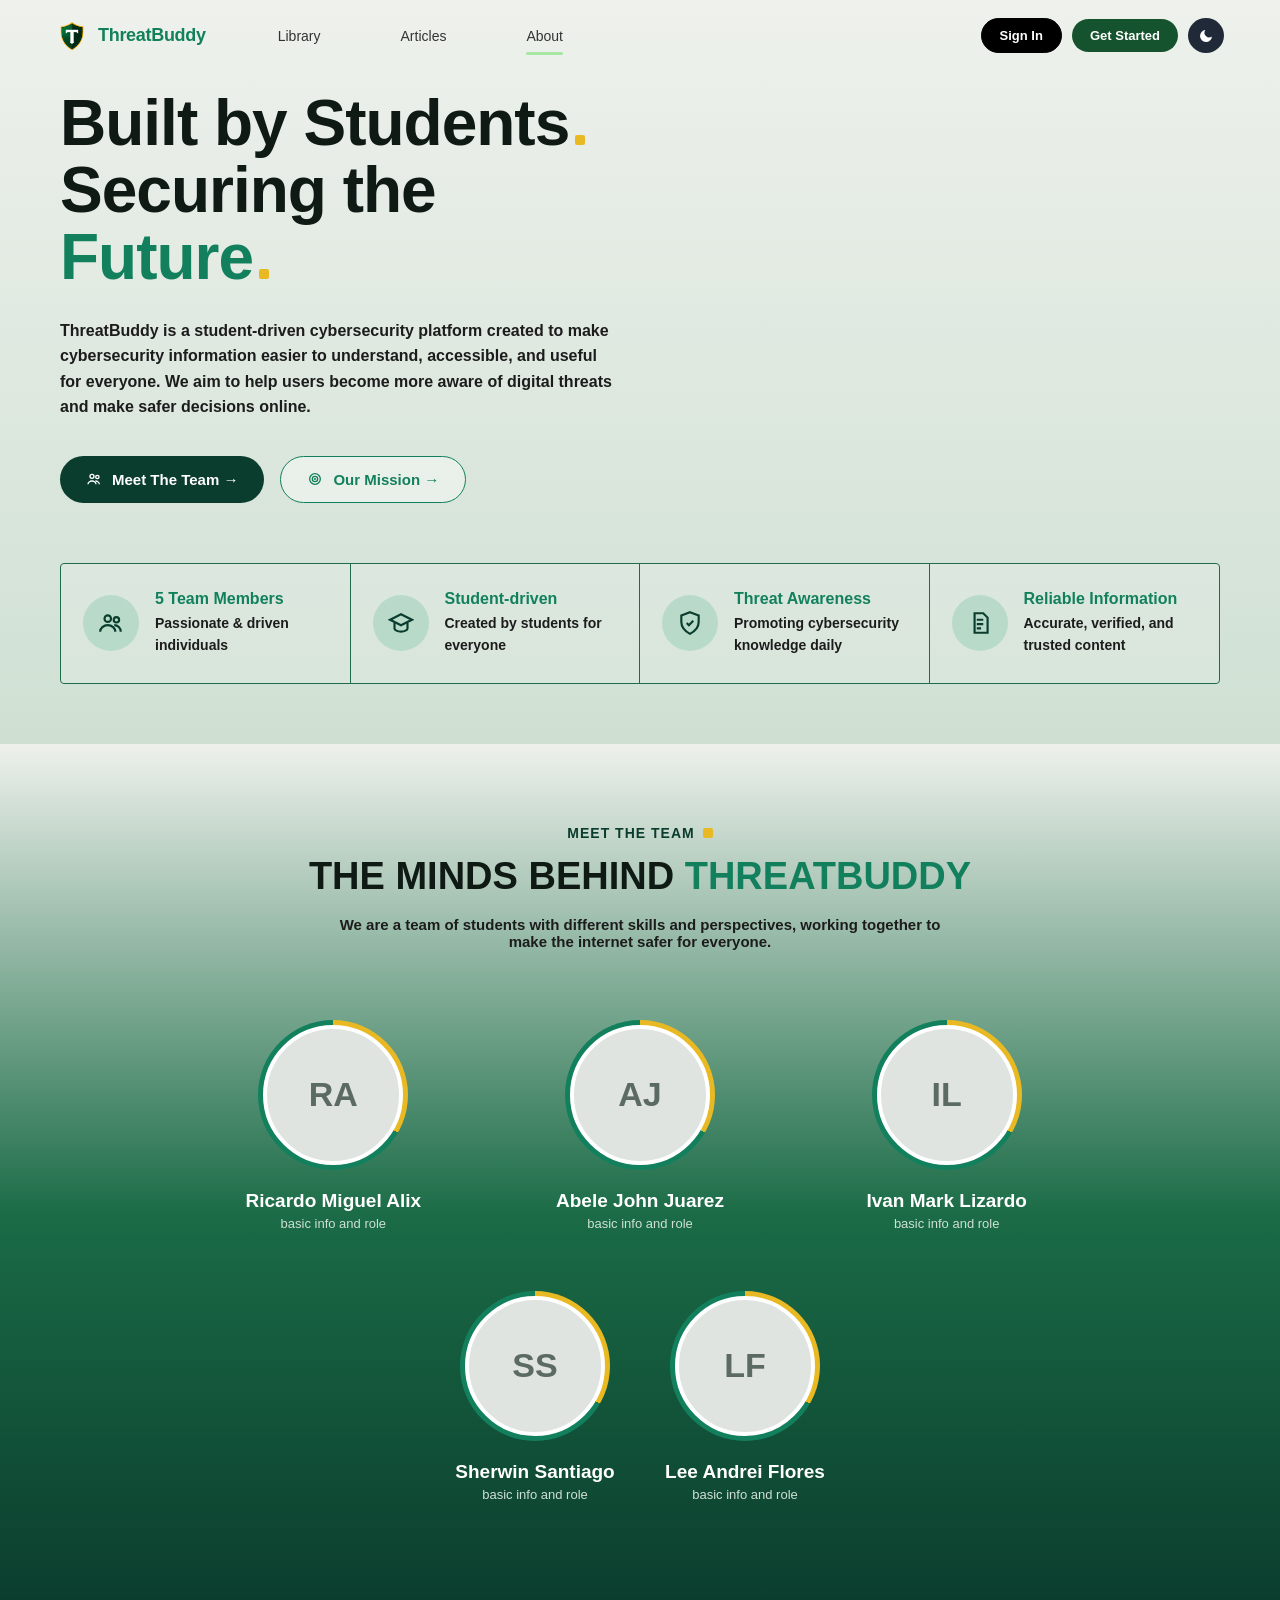
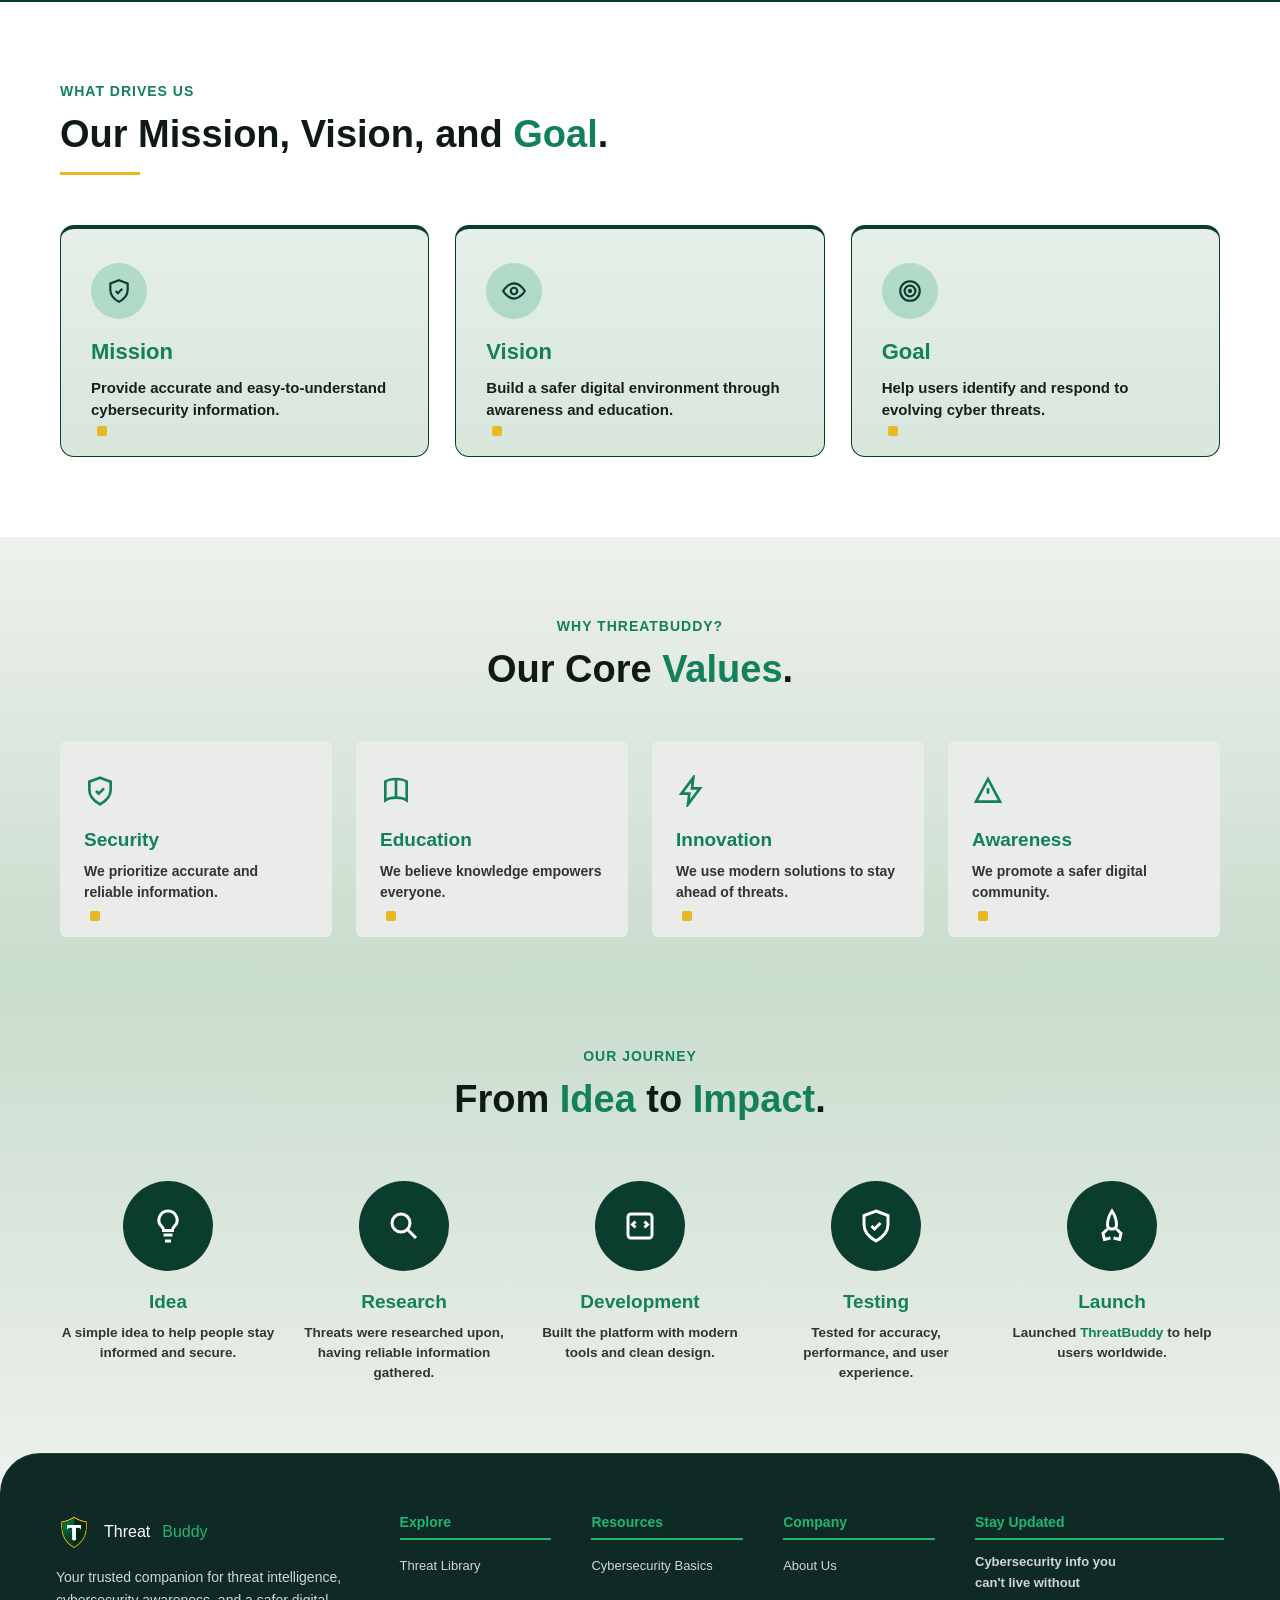
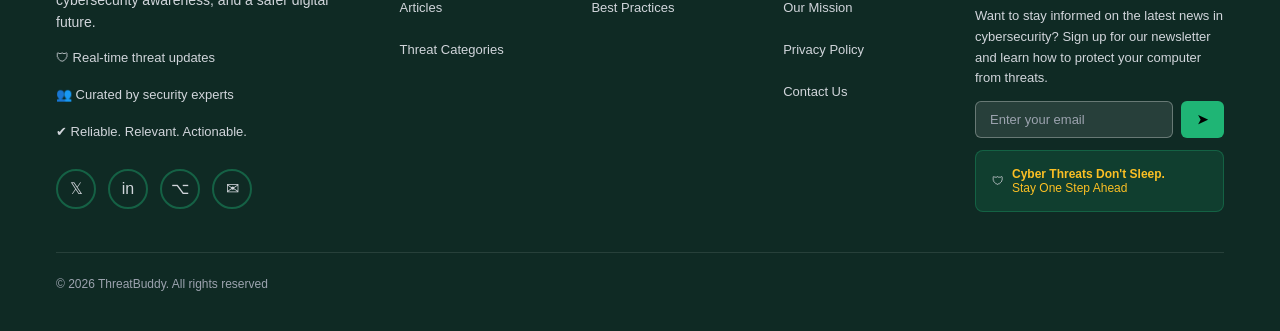
==== commit d043693b: "fix: update logo links in navbar for consistency across pages" ====
--- a/pages/About/index.html
+++ b/pages/About/index.html
@@ -11,7 +11,7 @@
     <nav class="navbar">
       <div class="leftSide">
         <!-- Logo -->
-        <a href="#" class="logo">
+        <a href="../../index.php" class="logo">
           <img src="assets/img/LogoTB.png" alt="" id="LogoTb" />
           <span class="logo-text">Threat<span>Buddy</span></span>
         </a>
--- a/pages/About/assets/css/style.css
+++ b/pages/About/assets/css/style.css
@@ -1,587 +1,1274 @@
-:root{
-    --green-dark:#0b3d2e;
-    --green-deep:#0a3325;
-    --green-mid:#12805c;
-    --green-accent:#1f9e6f;
-    --gold:#e8b923;
-    --gold-dark:#d9a812;
-    --cream:#f4f5f2;
-    --ink:#0f1a15;
-    --gray-text:#4a4a4a;
-    --border-green:#1f6b4a;
+:root {
+  --green-dark: #0b3d2e;
+  --green-deep: #0a3325;
+  --green-mid: #12805c;
+  --green-accent: #1f9e6f;
+  --gold: #e8b923;
+  --gold-dark: #d9a812;
+  --cream: #f4f5f2;
+  --ink: #0f1a15;
+  --gray-text: #4a4a4a;
+  --border-green: #1f6b4a;
+}
+
+* {
+  margin: 0;
+  padding: 0;
+  box-sizing: border-box;
+}
+
+body {
+  font-family: "Poppins", "Segoe UI", Arial, sans-serif;
+  color: var(--ink);
+  background: var(--cream);
+}
+
+h1,
+h2,
+h3,
+h4 {
+  font-weight: 800;
+}
+
+.dotted-bg {
+  background-image: radial-gradient(
+    circle,
+    rgba(15, 26, 21, 0.18) 1px,
+    transparent 1px
+  );
+  background-size: 22px 22px;
+}
+
+/* ===== HEADER ===== */
+header {
+  display: flex;
+  align-items: center;
+  justify-content: space-between;
+  padding: 18px 60px;
+  background: #fff;
+  border-bottom: 1px solid #eee;
+  position: sticky;
+  top: 0;
+  z-index: 100;
+}
+.logo {
+  display: flex;
+  align-items: center;
+  gap: 10px;
+  font-size: 22px;
+  font-weight: 800;
+  color: var(--ink);
+}
+.logo-icon {
+  width: 34px;
+  height: 34px;
+  background: var(--green-dark);
+  border-radius: 8px;
+  display: flex;
+  align-items: center;
+  justify-content: center;
+  color: #fff;
+  font-size: 18px;
+  clip-path: polygon(50% 0%, 100% 20%, 100% 60%, 50% 100%, 0% 60%, 0% 20%);
+}
+.logo-icon-img {
+  width: 34px;
+  height: 34px;
+  object-fit: contain;
+  flex-shrink: 0;
+}
+.logo span {
+  color: var(--green-mid);
+}
+
+nav ul {
+  display: flex;
+  gap: 38px;
+  list-style: none;
+}
+nav a {
+  text-decoration: none;
+  color: var(--ink);
+  font-weight: 600;
+  font-size: 15px;
+}
+nav .active {
+  position: relative;
+}
+nav .active::after {
+  content: "";
+  position: absolute;
+  left: 0;
+  top: 25px;
+  width: 100%;
+  height: 3px;
+  background-color: #a8e6a3; /* light green */
+  border-radius: 5px;
+}
+
+.header-actions {
+  display: flex;
+  align-items: center;
+  gap: 14px;
+}
+.btn-outline {
+  padding: 9px 22px;
+  border: 1.5px solid var(--green-dark);
+  border-radius: 22px;
+  background: transparent;
+  font-weight: 700;
+  font-size: 14px;
+  color: var(--ink);
+  cursor: pointer;
+}
+.btn-gold {
+  padding: 10px 24px;
+  border: none;
+  border-radius: 22px;
+  background: var(--gold);
+  font-weight: 700;
+  font-size: 14px;
+  color: #26210a;
+  cursor: pointer;
+}
+.icon-circle {
+  width: 38px;
+  height: 38px;
+  border-radius: 50%;
+  background: var(--ink);
+  display: flex;
+  align-items: center;
+  justify-content: center;
+  color: #fff;
+  cursor: pointer;
+}
+
+/* ===== HERO ===== */
+.hero {
+  padding: 90px 60px 60px;
+  background: linear-gradient(180deg, #eef1ec 0%, #cfe0d3 100%);
+  position: relative;
+}
+.hero h1 {
+  font-size: 64px;
+  line-height: 1.05;
+  letter-spacing: -1px;
+}
+.hero h1 .accent {
+  color: var(--green-mid);
+}
+.dot {
+  display: inline-block;
+  width: 10px;
+  height: 10px;
+  background: var(--gold);
+  border-radius: 2px;
+  margin-left: 6px;
+}
+.hero p {
+  max-width: 560px;
+  margin-top: 26px;
+  font-size: 16px;
+  line-height: 1.6;
+  font-weight: 600;
+  color: #1c1c1c;
+}
+.hero-buttons {
+  display: flex;
+  gap: 16px;
+  margin-top: 36px;
+}
+.btn-pill-dark {
+  display: flex;
+  align-items: center;
+  gap: 10px;
+  padding: 14px 26px;
+  background: var(--green-dark);
+  color: #fff;
+  border-radius: 30px;
+  font-weight: 700;
+  text-decoration: none;
+  font-size: 15px;
+}
+.btn-pill-outline {
+  display: flex;
+  align-items: center;
+  gap: 10px;
+  padding: 14px 26px;
+  border: 1.5px solid var(--green-mid);
+  color: var(--green-mid);
+  border-radius: 30px;
+  font-weight: 700;
+  text-decoration: none;
+  font-size: 15px;
+  background: rgba(255, 255, 255, 0.4);
+}
+
+.stats-row {
+  margin-top: 60px;
+  display: grid;
+  grid-template-columns: repeat(4, 1fr);
+  border: 1.5px solid var(--border-green);
+  border-radius: 4px;
+  overflow: hidden;
+}
+.stat-card {
+  display: flex;
+  align-items: center;
+  gap: 16px;
+  padding: 26px 22px;
+  border-right: 1.5px solid var(--border-green);
+  background: rgba(255, 255, 255, 0.15);
+}
+.stat-card:last-child {
+  border-right: none;
+}
+.stat-icon {
+  width: 56px;
+  height: 56px;
+  border-radius: 50%;
+  background: rgba(31, 158, 111, 0.18);
+  display: flex;
+  align-items: center;
+  justify-content: center;
+  flex-shrink: 0;
+}
+.stat-icon svg {
+  width: 26px;
+  height: 26px;
+  stroke: var(--green-dark);
+}
+.stat-card h4 {
+  font-size: 16px;
+  color: var(--green-mid);
+  margin-bottom: 4px;
+}
+.stat-card p {
+  font-size: 14px;
+  font-weight: 600;
+  color: #1c1c1c;
+  margin: 0;
+  max-width: none;
+}
+
+/* ===== TEAM SECTION ===== */
+.team-section {
+  padding: 80px 60px 100px;
+  background: linear-gradient(180deg, #eef1ec 0%, #1a6b46 55%, #0b3d2e 100%);
+  text-align: center;
+}
+.eyebrow {
+  color: var(--green-dark);
+  font-weight: 800;
+  font-size: 14px;
+  letter-spacing: 1px;
+  display: inline-flex;
+  align-items: center;
+  gap: 8px;
+  margin-bottom: 14px;
+}
+.eyebrow .dot {
+  margin-left: 0;
+}
+.team-section .eyebrow {
+  color: #0b3d2e;
+}
+.team-section h2 {
+  font-size: 38px;
+  color: var(--ink);
+}
+.team-section h2 span {
+  color: var(--green-mid);
+}
+.team-section > p.subtitle {
+  max-width: 640px;
+  margin: 18px auto 0;
+  font-weight: 600;
+  color: #1c1c1c;
+  font-size: 15px;
+}
+
+.team-grid {
+  margin-top: 70px;
+  display: grid;
+  grid-template-columns: repeat(3, 1fr);
+  row-gap: 60px;
+  column-gap: 20px;
+  max-width: 900px;
+  margin-left: auto;
+  margin-right: auto;
+}
+.team-grid.row-two {
+  grid-template-columns: repeat(2, 1fr);
+  max-width: 400px;
+  margin-top: 60px;
+}
+.member {
+  display: flex;
+  flex-direction: column;
+  align-items: center;
+}
+.avatar-ring {
+  width: 150px;
+  height: 150px;
+  border-radius: 50%;
+  padding: 5px;
+  background: conic-gradient(
+    var(--gold) 0deg 120deg,
+    var(--green-mid) 120deg 360deg
+  );
+  display: flex;
+  align-items: center;
+  justify-content: center;
+  margin-bottom: 20px;
+}
+.avatar {
+  width: 100%;
+  height: 100%;
+  border-radius: 50%;
+  background: #dfe4e0;
+  border: 4px solid #fff;
+  display: flex;
+  align-items: center;
+  justify-content: center;
+  font-size: 34px;
+  font-weight: 800;
+  color: #5b6a62;
+}
+.member h3 {
+  font-size: 19px;
+  color: #fff;
+}
+.member p {
+  font-size: 13px;
+  color: #cfe0d3;
+  margin-top: 4px;
+  font-weight: 500;
+}
+
+/* ===== MISSION/VISION/GOAL ===== */
+.mvg-section {
+  padding: 80px 60px;
+  background: #fff;
+}
+.mvg-header {
+  max-width: 640px;
+}
+.mvg-header .eyebrow {
+  color: var(--green-mid);
+}
+.mvg-header h2 {
+  font-size: 38px;
+  color: var(--ink);
+}
+.mvg-header h2 span {
+  color: var(--green-mid);
+}
+.underline {
+  width: 80px;
+  height: 3px;
+  background: var(--gold);
+  margin-top: 16px;
+}
+
+.mvg-cards {
+  margin-top: 50px;
+  display: grid;
+  grid-template-columns: repeat(3, 1fr);
+  gap: 26px;
+}
+.mvg-card {
+  background: linear-gradient(180deg, #e6efe8, #d8e6dc);
+  border: 1.5px solid var(--green-dark);
+  border-top: 4px solid var(--green-dark);
+  border-radius: 14px;
+  padding: 34px 30px;
+  position: relative;
+}
+.mvg-icon {
+  width: 56px;
+  height: 56px;
+  border-radius: 50%;
+  background: rgba(31, 158, 111, 0.25);
+  display: flex;
+  align-items: center;
+  justify-content: center;
+  margin-bottom: 20px;
+}
+.mvg-icon svg {
+  width: 26px;
+  height: 26px;
+  stroke: var(--green-dark);
+  fill: none;
+}
+.mvg-card h3 {
+  color: var(--green-mid);
+  font-size: 22px;
+  margin-bottom: 12px;
+}
+.mvg-card p {
+  font-weight: 700;
+  font-size: 15px;
+  line-height: 1.5;
+  color: #1c1c1c;
+}
+.mvg-card .dot {
+  position: absolute;
+  left: 30px;
+  bottom: 20px;
+}
+
+/* ===== CORE VALUES ===== */
+.values-section {
+  padding: 80px 60px 40px;
+  background: linear-gradient(180deg, #eef1ec 0%, #c8dccd 100%);
+  text-align: center;
+}
+.values-section .eyebrow {
+  color: var(--green-mid);
+  justify-content: center;
+}
+.values-section h2 {
+  font-size: 38px;
+}
+.values-section h2 span {
+  color: var(--green-mid);
+}
+.values-grid {
+  margin-top: 50px;
+  display: grid;
+  grid-template-columns: repeat(4, 1fr);
+  gap: 24px;
+}
+.value-card {
+  background: #e9ece8;
+  border-radius: 6px;
+  padding: 34px 24px;
+  text-align: left;
+  position: relative;
+}
+.value-icon svg {
+  width: 32px;
+  height: 32px;
+  stroke: var(--green-mid);
+  fill: none;
+  margin-bottom: 18px;
+}
+.value-card h4 {
+  font-size: 19px;
+  color: var(--green-mid);
+  margin-bottom: 10px;
+}
+.value-card p {
+  font-size: 14px;
+  font-weight: 600;
+  color: #333;
+  line-height: 1.5;
+}
+.value-card .dot {
+  position: absolute;
+  left: 24px;
+  bottom: 16px;
+}
+
+/* ===== JOURNEY ===== */
+.journey-section {
+  padding: 70px 60px 100px;
+  background: linear-gradient(180deg, #c8dccd 0%, #eef1ec 100%);
+  text-align: center;
+}
+.journey-section .eyebrow {
+  color: var(--green-mid);
+  justify-content: center;
+}
+.journey-section h2 {
+  font-size: 38px;
+}
+.journey-section h2 span {
+  color: var(--green-mid);
+}
+.journey-grid {
+  margin-top: 60px;
+  display: grid;
+  grid-template-columns: repeat(5, 1fr);
+  gap: 20px;
+}
+.journey-step {
+  display: flex;
+  flex-direction: column;
+  align-items: center;
+}
+.journey-icon {
+  width: 90px;
+  height: 90px;
+  border-radius: 50%;
+  background: var(--green-dark);
+  display: flex;
+  align-items: center;
+  justify-content: center;
+  margin-bottom: 20px;
+}
+.journey-icon svg {
+  width: 36px;
+  height: 36px;
+  stroke: #fff;
+  fill: none;
+}
+.journey-step h4 {
+  font-size: 19px;
+  color: var(--green-mid);
+  margin-bottom: 10px;
+}
+.journey-step p {
+  font-size: 13.5px;
+  font-weight: 600;
+  color: #333;
+  line-height: 1.5;
+}
+.journey-step p .accent {
+  color: var(--green-mid);
+  font-weight: 800;
+}
+
+/* ===== FOOTER ===== */
+footer {
+  background: var(--green-deep);
+  color: #fff;
+  padding: 70px 60px 30px;
+  border-radius: 40px 40px 0 0;
+  margin-top: -30px;
+  position: relative;
+}
+.footer-grid {
+  display: grid;
+  grid-template-columns: 1.6fr 1fr 1fr 1.4fr;
+  gap: 40px;
+}
+.footer-logo {
+  display: flex;
+  align-items: center;
+  gap: 10px;
+  font-size: 22px;
+  font-weight: 800;
+  margin-bottom: 18px;
+}
+.footer-logo span {
+  color: var(--green-accent);
+}
+.footer-col p.desc {
+  font-size: 14px;
+  color: #cfe0d3;
+  line-height: 1.6;
+  max-width: 300px;
+  margin-bottom: 24px;
+}
+.footer-feature {
+  display: flex;
+  align-items: center;
+  gap: 10px;
+  font-size: 13.5px;
+  color: #e4ede6;
+  margin-bottom: 12px;
+}
+.footer-feature svg {
+  width: 18px;
+  height: 18px;
+  stroke: var(--green-accent);
+  fill: none;
+  flex-shrink: 0;
+}
+.social-row {
+  display: flex;
+  gap: 12px;
+  margin-top: 20px;
+}
+.social-circle {
+  width: 36px;
+  height: 36px;
+  border-radius: 50%;
+  border: 1.5px solid #3a6350;
+  display: flex;
+  align-items: center;
+  justify-content: center;
+  color: #fff;
+  font-size: 14px;
+}
+footer h4 {
+  font-size: 16px;
+  margin-bottom: 16px;
+  color: #fff;
+}
+.footer-underline {
+  width: 34px;
+  height: 2px;
+  background: var(--gold);
+  margin-bottom: 18px;
+  margin-top: -10px;
+}
+footer ul {
+  list-style: none;
+}
+footer ul li {
+  margin-bottom: 14px;
+}
+footer ul li a {
+  color: #cfe0d3;
+  text-decoration: none;
+  font-size: 14px;
+}
+.newsletter-title {
+  color: var(--gold);
+  font-size: 17px;
+  font-weight: 800;
+  margin-bottom: 12px;
+}
+.newsletter-text {
+  font-size: 13.5px;
+  color: #cfe0d3;
+  line-height: 1.6;
+  margin-bottom: 20px;
+}
+.newsletter-input {
+  display: flex;
+  background: #0f4534;
+  border-radius: 8px;
+  overflow: hidden;
+  margin-bottom: 18px;
+}
+.newsletter-input input {
+  flex: 1;
+  background: transparent;
+  border: none;
+  padding: 14px 16px;
+  color: #fff;
+  font-size: 14px;
+  outline: none;
+}
+.newsletter-input input::placeholder {
+  color: #8fae9c;
+}
+.newsletter-input button {
+  background: var(--green-accent);
+  border: none;
+  width: 52px;
+  display: flex;
+  align-items: center;
+  justify-content: center;
+  cursor: pointer;
+}
+.newsletter-input button svg {
+  width: 18px;
+  height: 18px;
+  stroke: #fff;
+  fill: none;
+}
+.banner {
+  display: flex;
+  align-items: center;
+  gap: 12px;
+  background: rgba(232, 185, 35, 0.12);
+  border: 1px solid var(--gold);
+  border-radius: 8px;
+  padding: 12px 16px;
+}
+.banner svg {
+  width: 24px;
+  height: 24px;
+  stroke: var(--gold);
+  fill: none;
+  flex-shrink: 0;
+}
+.banner p {
+  font-size: 13px;
+  color: #e4ede6;
+  line-height: 1.4;
+}
+.banner p strong {
+  color: var(--gold);
+  display: block;
+}
+
+.footer-bottom {
+  display: flex;
+  align-items: center;
+  justify-content: space-between;
+  margin-top: 50px;
+  padding-top: 24px;
+  border-top: 1px solid #22503c;
+}
+.footer-bottom-logo {
+  width: 44px;
+  height: 44px;
+  border-radius: 50%;
+  background: #f4d35e;
+  display: flex;
+  align-items: center;
+  justify-content: center;
+  color: #0b3d2e;
+  font-size: 11px;
+  font-weight: 800;
+  text-align: center;
+}
+.footer-bottom p {
+  font-size: 13px;
+  color: #a9c2b3;
+}
+
+@media (max-width: 1000px) {
+  header,
+  .hero,
+  .team-section,
+  .mvg-section,
+  .values-section,
+  .journey-section,
+  footer {
+    padding-left: 24px;
+    padding-right: 24px;
   }
-
-  *{margin:0;padding:0;box-sizing:border-box;}
-
-  body{
-    font-family:'Poppins','Segoe UI',Arial,sans-serif;
-    color:var(--ink);
-    background:var(--cream);
+  nav ul {
+    display: none;
   }
-
-  h1,h2,h3,h4{font-weight:800;}
-
-  .dotted-bg{
-    background-image:radial-gradient(circle, rgba(15,26,21,0.18) 1px, transparent 1px);
-    background-size:22px 22px;
+  .hero h1 {
+    font-size: 40px;
   }
-
-  /* ===== HEADER ===== */
-  header{
-    display:flex;
-    align-items:center;
-    justify-content:space-between;
-    padding:18px 60px;
-    background:#fff;
-    border-bottom:1px solid #eee;
-    position:sticky;
-    top:0;
-    z-index:100;
+  .stats-row,
+  .team-grid,
+  .mvg-cards,
+  .values-grid,
+  .journey-grid,
+  .footer-grid {
+    grid-template-columns: repeat(2, 1fr);
   }
-  .logo{
-    display:flex;
-    align-items:center;
-    gap:10px;
-    font-size:22px;
-    font-weight:800;
-    color:var(--ink);
+  .team-grid.row-two {
+    grid-template-columns: repeat(2, 1fr);
   }
-  .logo-icon{
-    width:34px;height:34px;
-    background:var(--green-dark);
-    border-radius:8px;
-    display:flex;align-items:center;justify-content:center;
-    color:#fff;font-size:18px;
-    clip-path: polygon(50% 0%, 100% 20%, 100% 60%, 50% 100%, 0% 60%, 0% 20%);
+}
+
+.navbar {
+  height: 72px;
+  display: flex;
+  align-items: center;
+  justify-content: space-between;
+  padding: 0 56px;
+  border-bottom: 1px solid transparent;
+  background: transparent;
+  position: absolute;
+  top: 0;
+  left: 0;
+  width: 100%;
+  z-index: 20;
+}
+
+.navbar .leftSide {
+  display: flex;
+  align-items: center;
+  justify-content: space-between;
+  gap: 2rem;
+}
+
+#navLinks {
+  display: flex;
+  gap: 5rem;
+}
+
+.logo {
+  display: flex;
+  align-items: center;
+  gap: 10px;
+  text-decoration: none;
+  flex-shrink: 0;
+}
+
+.logo-icon {
+  width: 36px;
+  height: 36px;
+  background: var(--green);
+  border-radius: 8px;
+  display: flex;
+  align-items: center;
+  justify-content: center;
+}
+
+#LogoTb {
+  height: 2rem;
+}
+
+.logo-icon svg {
+  width: 20px;
+  height: 20px;
+  fill: #fff;
+}
+
+.logo-text {
+  font-size: 18px;
+  font-weight: 700;
+  color: var(--text);
+  letter-spacing: -0.3px;
+}
+
+.logo-text span {
+  color: var(--green);
+}
+
+.nav-links {
+  display: flex;
+  align-items: center;
+  gap: 32px;
+  list-style: none;
+  margin: 0 auto;
+  padding: 0 40px;
+}
+
+.nav-links a {
+  font-size: 14px;
+  color: var(--text);
+  text-decoration: none;
+  font-weight: 500;
+  transition: color 0.2s ease;
+}
+
+.nav-links a:hover {
+  color: var(--green);
+}
+
+.nav-actions {
+  display: flex;
+  align-items: center;
+  gap: 10px;
+  flex-shrink: 0;
+}
+
+.btn-signin,
+.btn-outline {
+  padding: 11px 20px;
+  border-radius: 6px;
+  border: 1px solid var(--border);
+  background: var(--white);
+  font-size: 13px;
+  font-weight: 600;
+  color: var(--black);
+  cursor: pointer;
+  transition: all 0.2s ease;
+  text-decoration: none;
+  display: inline-flex;
+  align-items: center;
+  white-space: nowrap;
+}
+
+.btn-signin:hover,
+.btn-outline:hover {
+  background: var(--green-light);
+  border-color: var(--green);
+}
+
+.btn-get-started,
+.btn-solid {
+  padding: 11px 24px;
+  border-radius: 6px;
+  border: none;
+  background: var(--gold);
+  font-size: 13px;
+  font-weight: 600;
+  color: var(--text);
+  cursor: pointer;
+  transition: opacity 0.2s ease;
+  text-decoration: none;
+  display: inline-flex;
+  align-items: center;
+  white-space: nowrap;
+}
+
+.btn-get-started:hover,
+.btn-solid:hover {
+  opacity: 0.9;
+}
+
+.btn-theme {
+  width: 36px;
+  height: 35px;
+  border-radius: 50%;
+  background: #1f2937;
+  border: none;
+  cursor: pointer;
+  display: flex;
+  align-items: center;
+  justify-content: center;
+  font-size: 18px;
+}
+
+.btn-theme svg {
+  width: 16px;
+  height: 16px;
+  fill: #fff;
+}
+
+.btn-theme svg {
+  width: 16px;
+  height: 16px;
+  fill: #fff;
+}
+
+.nav-links li a {
+  position: relative;
+  text-decoration: none;
+  color: #333;
+  padding-bottom: 6px;
+  transition: color 0.3s ease;
+}
+
+.nav-links li a.active {
+  color: #000; /* optional */
+}
+
+.nav-links li a.active::after {
+  content: "";
+  position: absolute;
+  left: 0;
+  bottom: 0;
+  width: 100%;
+  height: 3px;
+  background-color: #a8e6a3; /* light green */
+  border-radius: 5px;
+}
+
+/* Footer */
+.site-footer {
+  background: #0f2a24;
+  color: #d1d5db;
+  padding: 60px 56px 40px;
+  border-top: 1px solid rgba(255, 255, 255, 0.1);
+  flex-shrink: 0;
+}
+
+.footer-inner {
+  max-width: 1400px;
+  margin: 0 auto;
+  display: grid;
+  grid-template-columns: 2fr 1fr 1fr 1fr 1.2fr;
+  gap: 40px;
+  margin-bottom: 40px;
+}
+
+.footer-brand {
+  display: flex;
+  flex-direction: column;
+  gap: 16px;
+}
+
+.footer-logo-link {
+  display: flex;
+  align-items: center;
+  gap: 12px;
+  text-decoration: none;
+}
+
+.footer-brand .nav-logo {
+  width: 36px;
+  height: 36px;
+}
+
+.footer-brand .brand-threat {
+  color: #ffffff;
+}
+
+.footer-brand .brand-buddy {
+  color: #1fb575;
+}
+
+.footer-brand > p {
+  font-size: 14px;
+  color: #d1d5db;
+  line-height: 1.6;
+}
+
+.footer-features {
+  list-style: none;
+  display: flex;
+  flex-direction: column;
+  gap: 8px;
+  font-size: 13px;
+  color: #d1d5db;
+}
+
+.footer-socials {
+  display: flex;
+  gap: 12px;
+}
+
+.footer-socials a {
+  width: 40px;
+  height: 40px;
+  display: flex;
+  align-items: center;
+  justify-content: center;
+  border: 2px solid rgba(31, 181, 117, 0.4);
+  border-radius: 50%;
+  color: #d1d5db;
+  text-decoration: none;
+  transition: all 0.2s ease;
+  font-size: 16px;
+}
+
+.footer-socials a:hover {
+  background: rgba(31, 181, 117, 0.1);
+  border-color: rgba(31, 181, 117, 0.8);
+  color: #ffffff;
+}
+
+.footer-col {
+  display: flex;
+  flex-direction: column;
+  gap: 16px;
+}
+
+.footer-col h4 {
+  font-size: 14px;
+  font-weight: 600;
+  color: #1fb575;
+  margin: 0;
+  border-bottom: 2px solid #1fb575;
+  padding-bottom: 8px;
+}
+
+.footer-col ul {
+  list-style: none;
+  display: flex;
+  flex-direction: column;
+  gap: 10px;
+}
+
+.footer-col a {
+  font-size: 13px;
+  color: #d1d5db;
+  text-decoration: none;
+  transition: color 0.2s ease;
+}
+
+.footer-col a:hover {
+  color: #fff;
+}
+
+.footer-newsletter {
+  display: flex;
+  flex-direction: column;
+  gap: 12px;
+}
+
+.newsletter-headline {
+  font-size: 16px;
+  font-weight: 600;
+  color: #fbbf24;
+  margin: 0;
+}
+
+.footer-newsletter > p {
+  font-size: 13px;
+  color: #d1d5db;
+  line-height: 1.6;
+  margin: 0;
+}
+
+.newsletter-form {
+  display: flex;
+  gap: 8px;
+}
+
+.newsletter-form input {
+  flex: 1;
+  padding: 10px 14px;
+  border: 1px solid rgba(255, 255, 255, 0.3);
+  border-radius: 6px;
+  background: rgba(255, 255, 255, 0.1);
+  color: #fff;
+  font-size: 13px;
+}
+
+.newsletter-form input::placeholder {
+  color: #9ca3af;
+}
+
+.newsletter-form button {
+  padding: 10px 16px;
+  background: #1fb575;
+  border: none;
+  border-radius: 6px;
+  color: #000;
+  font-weight: 600;
+  cursor: pointer;
+  transition: opacity 0.2s ease;
+}
+
+.newsletter-form button:hover {
+  opacity: 0.9;
+}
+
+.footer-badge {
+  padding: 16px;
+  background: rgba(31, 181, 117, 0.15);
+  border: 1px solid rgba(31, 181, 117, 0.3);
+  border-radius: 8px;
+  font-size: 12px;
+  color: #d1d5db;
+  display: flex;
+  align-items: center;
+  gap: 8px;
+}
+
+.footer-badge span {
+  color: #fbbf24;
+}
+
+.footer-bottom {
+  max-width: 1400px;
+  margin: 0 auto;
+  padding-top: 24px;
+  border-top: 1px solid rgba(255, 255, 255, 0.1);
+  display: flex;
+  align-items: center;
+  justify-content: space-between;
+}
+
+.footer-seal {
+  width: 60px;
+  height: 60px;
+}
+
+.footer-bottom p {
+  font-size: 12px;
+  color: #9ca3af;
+  margin: 0;
+}
+
+/* Dark mode for library */
+body.dark .lib-hero {
+  background: linear-gradient(135deg, #1a3a2a 0%, #0f2818 100%);
+}
+
+body.dark .lib-section {
+  background: var(--bg);
+}
+
+body.dark .filter-bar {
+  color: var(--text);
+}
+
+body.dark .search-input,
+body.dark .filter-select {
+  background: #1f2937;
+  color: var(--text);
+  border-color: #374151;
+}
+
+body.dark .threat-card {
+  background: #1f2937;
+  border-color: #374151;
+}
+
+body.dark .threat-header:hover {
+  background: #111827;
+}
+
+body.dark .threat-body {
+  border-top-color: #374151;
+}
+
+body.dark {
+  --bg: #0f1117;
+  --text: #e5e7eb;
+  --text-main: #e5e7eb;
+  --text-muted: #9ca3af;
+  --muted: #9ca3af;
+  --border: #1f2937;
+  --white: #171a21;
+  --black: #f5f5f5;
+  --green-light: #16281f;
+}
+
+body.dark .navbar,
+body.dark .site-footer {
+  background: #0f2a24;
+}
+
+body.dark .btn-signin {
+  border-color: #e5e7eb;
+  color: #f9fafb;
+}
+
+body.dark .btn-signin:hover {
+  background: #1f2937;
+}
+
+body.dark .desc {
+  color: #9ca3af;
+}
+
+@media (max-width: 900px) {
+  .lib-hero {
+    flex-direction: column;
+    padding: 40px 28px;
   }
-  .logo-icon-img{
-    width:34px;height:34px;
-    object-fit:contain;
-    flex-shrink:0;
+
+  .hero-title {
+    font-size: 36px;
   }
-  .logo span{color:var(--green-mid);}
-
-  nav ul{
-    display:flex;
-    gap:38px;
-    list-style:none;
+
+  .navbar {
+    padding: 0 20px;
   }
-  nav a{
-    text-decoration:none;
-    color:var(--ink);
-    font-weight:600;
-    font-size:15px;
+
+  .nav-links {
+    gap: 16px;
   }
-  nav .active{
-    position:relative;
+
+  .lib-section {
+    padding: 28px 20px;
   }
-  nav .active::after{
-    content:'';
-    position:absolute;
-    left:0;right:0;bottom:-8px;
-    height:2px;
-    background:var(--ink);
+
+  .filter-bar {
+    flex-direction: column;
   }
 
-  .header-actions{
-    display:flex;
-    align-items:center;
-    gap:14px;
+  .search-wrap {
+    max-width: none;
   }
-  .btn-outline{
-    padding:9px 22px;
-    border:1.5px solid var(--green-dark);
-    border-radius:22px;
-    background:transparent;
-    font-weight:700;
-    font-size:14px;
-    color:var(--ink);
-    cursor:pointer;
+
+  .footer-inner {
+    grid-template-columns: 1fr;
+    gap: 24px;
   }
-  .btn-gold{
-    padding:10px 24px;
-    border:none;
-    border-radius:22px;
-    background:var(--gold);
-    font-weight:700;
-    font-size:14px;
-    color:#26210a;
-    cursor:pointer;
-  }
-  .icon-circle{
-    width:38px;height:38px;
-    border-radius:50%;
-    background:var(--ink);
-    display:flex;align-items:center;justify-content:center;
-    color:#fff;
-    cursor:pointer;
-  }
-
-  /* ===== HERO ===== */
-  .hero{
-    padding:90px 60px 60px;
-    background:linear-gradient(180deg,#eef1ec 0%, #cfe0d3 100%);
-    position:relative;
-  }
-  .hero h1{
-    font-size:64px;
-    line-height:1.05;
-    letter-spacing:-1px;
-  }
-  .hero h1 .accent{color:var(--green-mid);}
-  .dot{
-    display:inline-block;
-    width:10px;height:10px;
-    background:var(--gold);
-    border-radius:2px;
-    margin-left:6px;
-  }
-  .hero p{
-    max-width:560px;
-    margin-top:26px;
-    font-size:16px;
-    line-height:1.6;
-    font-weight:600;
-    color:#1c1c1c;
-  }
-  .hero-buttons{
-    display:flex;
-    gap:16px;
-    margin-top:36px;
-  }
-  .btn-pill-dark{
-    display:flex;align-items:center;gap:10px;
-    padding:14px 26px;
-    background:var(--green-dark);
-    color:#fff;
-    border-radius:30px;
-    font-weight:700;
-    text-decoration:none;
-    font-size:15px;
-  }
-  .btn-pill-outline{
-    display:flex;align-items:center;gap:10px;
-    padding:14px 26px;
-    border:1.5px solid var(--green-mid);
-    color:var(--green-mid);
-    border-radius:30px;
-    font-weight:700;
-    text-decoration:none;
-    font-size:15px;
-    background:rgba(255,255,255,0.4);
-  }
-
-  .stats-row{
-    margin-top:60px;
-    display:grid;
-    grid-template-columns:repeat(4,1fr);
-    border:1.5px solid var(--border-green);
-    border-radius:4px;
-    overflow:hidden;
-  }
-  .stat-card{
-    display:flex;
-    align-items:center;
-    gap:16px;
-    padding:26px 22px;
-    border-right:1.5px solid var(--border-green);
-    background:rgba(255,255,255,0.15);
-  }
-  .stat-card:last-child{border-right:none;}
-  .stat-icon{
-    width:56px;height:56px;
-    border-radius:50%;
-    background:rgba(31,158,111,0.18);
-    display:flex;align-items:center;justify-content:center;
-    flex-shrink:0;
-  }
-  .stat-icon svg{width:26px;height:26px;stroke:var(--green-dark);}
-  .stat-card h4{
-    font-size:16px;
-    color:var(--green-mid);
-    margin-bottom:4px;
-  }
-  .stat-card p{
-    font-size:14px;
-    font-weight:600;
-    color:#1c1c1c;
-    margin:0;
-    max-width:none;
-  }
-
-  /* ===== TEAM SECTION ===== */
-  .team-section{
-    padding:80px 60px 100px;
-    background:linear-gradient(180deg,#eef1ec 0%, #1a6b46 55%, #0b3d2e 100%);
-    text-align:center;
-  }
-  .eyebrow{
-    color:var(--green-dark);
-    font-weight:800;
-    font-size:14px;
-    letter-spacing:1px;
-    display:inline-flex;
-    align-items:center;
-    gap:8px;
-    margin-bottom:14px;
-  }
-  .eyebrow .dot{margin-left:0;}
-  .team-section .eyebrow{color:#0b3d2e;}
-  .team-section h2{
-    font-size:38px;
-    color:var(--ink);
-  }
-  .team-section h2 span{color:var(--green-mid);}
-  .team-section > p.subtitle{
-    max-width:640px;
-    margin:18px auto 0;
-    font-weight:600;
-    color:#1c1c1c;
-    font-size:15px;
-  }
-
-  .team-grid{
-    margin-top:70px;
-    display:grid;
-    grid-template-columns:repeat(3,1fr);
-    row-gap:60px;
-    column-gap:20px;
-    max-width:900px;
-    margin-left:auto;
-    margin-right:auto;
-  }
-  .team-grid.row-two{
-    grid-template-columns:repeat(2,1fr);
-    max-width:400px;
-    margin-top:60px;
-  }
-  .member{
-    display:flex;
-    flex-direction:column;
-    align-items:center;
-  }
-  .avatar-ring{
-    width:150px;height:150px;
-    border-radius:50%;
-    padding:5px;
-    background:conic-gradient(var(--gold) 0deg 120deg, var(--green-mid) 120deg 360deg);
-    display:flex;align-items:center;justify-content:center;
-    margin-bottom:20px;
-  }
-  .avatar{
-    width:100%;height:100%;
-    border-radius:50%;
-    background:#dfe4e0;
-    border:4px solid #fff;
-    display:flex;align-items:center;justify-content:center;
-    font-size:34px;
-    font-weight:800;
-    color:#5b6a62;
-  }
-  .member h3{
-    font-size:19px;
-    color:#fff;
-  }
-  .member p{
-    font-size:13px;
-    color:#cfe0d3;
-    margin-top:4px;
-    font-weight:500;
-  }
-
-  /* ===== MISSION/VISION/GOAL ===== */
-  .mvg-section{
-    padding:80px 60px;
-    background:#fff;
-  }
-  .mvg-header{
-    max-width:640px;
-  }
-  .mvg-header .eyebrow{color:var(--green-mid);}
-  .mvg-header h2{
-    font-size:38px;
-    color:var(--ink);
-  }
-  .mvg-header h2 span{color:var(--green-mid);}
-  .underline{
-    width:80px;
-    height:3px;
-    background:var(--gold);
-    margin-top:16px;
-  }
-
-  .mvg-cards{
-    margin-top:50px;
-    display:grid;
-    grid-template-columns:repeat(3,1fr);
-    gap:26px;
-  }
-  .mvg-card{
-    background:linear-gradient(180deg,#e6efe8,#d8e6dc);
-    border:1.5px solid var(--green-dark);
-    border-top:4px solid var(--green-dark);
-    border-radius:14px;
-    padding:34px 30px;
-    position:relative;
-  }
-  .mvg-icon{
-    width:56px;height:56px;
-    border-radius:50%;
-    background:rgba(31,158,111,0.25);
-    display:flex;align-items:center;justify-content:center;
-    margin-bottom:20px;
-  }
-  .mvg-icon svg{width:26px;height:26px;stroke:var(--green-dark);fill:none;}
-  .mvg-card h3{
-    color:var(--green-mid);
-    font-size:22px;
-    margin-bottom:12px;
-  }
-  .mvg-card p{
-    font-weight:700;
-    font-size:15px;
-    line-height:1.5;
-    color:#1c1c1c;
-  }
-  .mvg-card .dot{
-    position:absolute;
-    left:30px;bottom:20px;
-  }
-
-  /* ===== CORE VALUES ===== */
-  .values-section{
-    padding:80px 60px 40px;
-    background:linear-gradient(180deg,#eef1ec 0%, #c8dccd 100%);
-    text-align:center;
-  }
-  .values-section .eyebrow{color:var(--green-mid);justify-content:center;}
-  .values-section h2{
-    font-size:38px;
-  }
-  .values-section h2 span{color:var(--green-mid);}
-  .values-grid{
-    margin-top:50px;
-    display:grid;
-    grid-template-columns:repeat(4,1fr);
-    gap:24px;
-  }
-  .value-card{
-    background:#e9ece8;
-    border-radius:6px;
-    padding:34px 24px;
-    text-align:left;
-    position:relative;
-  }
-  .value-icon svg{
-    width:32px;height:32px;
-    stroke:var(--green-mid);
-    fill:none;
-    margin-bottom:18px;
-  }
-  .value-card h4{
-    font-size:19px;
-    color:var(--green-mid);
-    margin-bottom:10px;
-  }
-  .value-card p{
-    font-size:14px;
-    font-weight:600;
-    color:#333;
-    line-height:1.5;
-  }
-  .value-card .dot{
-    position:absolute;
-    left:24px;bottom:16px;
-  }
-
-  /* ===== JOURNEY ===== */
-  .journey-section{
-    padding:70px 60px 100px;
-    background:linear-gradient(180deg,#c8dccd 0%, #eef1ec 100%);
-    text-align:center;
-  }
-  .journey-section .eyebrow{color:var(--green-mid);justify-content:center;}
-  .journey-section h2{font-size:38px;}
-  .journey-section h2 span{color:var(--green-mid);}
-  .journey-grid{
-    margin-top:60px;
-    display:grid;
-    grid-template-columns:repeat(5,1fr);
-    gap:20px;
-  }
-  .journey-step{
-    display:flex;
-    flex-direction:column;
-    align-items:center;
-  }
-  .journey-icon{
-    width:90px;height:90px;
-    border-radius:50%;
-    background:var(--green-dark);
-    display:flex;align-items:center;justify-content:center;
-    margin-bottom:20px;
-  }
-  .journey-icon svg{width:36px;height:36px;stroke:#fff;fill:none;}
-  .journey-step h4{
-    font-size:19px;
-    color:var(--green-mid);
-    margin-bottom:10px;
-  }
-  .journey-step p{
-    font-size:13.5px;
-    font-weight:600;
-    color:#333;
-    line-height:1.5;
-  }
-  .journey-step p .accent{color:var(--green-mid);font-weight:800;}
-
-  /* ===== FOOTER ===== */
-  footer{
-    background:var(--green-deep);
-    color:#fff;
-    padding:70px 60px 30px;
-    border-radius:40px 40px 0 0;
-    margin-top:-30px;
-    position:relative;
-  }
-  .footer-grid{
-    display:grid;
-    grid-template-columns:1.6fr 1fr 1fr 1.4fr;
-    gap:40px;
-  }
-  .footer-logo{
-    display:flex;
-    align-items:center;
-    gap:10px;
-    font-size:22px;
-    font-weight:800;
-    margin-bottom:18px;
-  }
-  .footer-logo span{color:var(--green-accent);}
-  .footer-col p.desc{
-    font-size:14px;
-    color:#cfe0d3;
-    line-height:1.6;
-    max-width:300px;
-    margin-bottom:24px;
-  }
-  .footer-feature{
-    display:flex;
-    align-items:center;
-    gap:10px;
-    font-size:13.5px;
-    color:#e4ede6;
-    margin-bottom:12px;
-  }
-  .footer-feature svg{width:18px;height:18px;stroke:var(--green-accent);fill:none;flex-shrink:0;}
-  .social-row{
-    display:flex;
-    gap:12px;
-    margin-top:20px;
-  }
-  .social-circle{
-    width:36px;height:36px;
-    border-radius:50%;
-    border:1.5px solid #3a6350;
-    display:flex;align-items:center;justify-content:center;
-    color:#fff;
-    font-size:14px;
-  }
-  footer h4{
-    font-size:16px;
-    margin-bottom:16px;
-    color:#fff;
-  }
-  .footer-underline{
-    width:34px;height:2px;
-    background:var(--gold);
-    margin-bottom:18px;
-    margin-top:-10px;
-  }
-  footer ul{list-style:none;}
-  footer ul li{margin-bottom:14px;}
-  footer ul li a{
-    color:#cfe0d3;
-    text-decoration:none;
-    font-size:14px;
-  }
-  .newsletter-title{
-    color:var(--gold);
-    font-size:17px;
-    font-weight:800;
-    margin-bottom:12px;
-  }
-  .newsletter-text{
-    font-size:13.5px;
-    color:#cfe0d3;
-    line-height:1.6;
-    margin-bottom:20px;
-  }
-  .newsletter-input{
-    display:flex;
-    background:#0f4534;
-    border-radius:8px;
-    overflow:hidden;
-    margin-bottom:18px;
-  }
-  .newsletter-input input{
-    flex:1;
-    background:transparent;
-    border:none;
-    padding:14px 16px;
-    color:#fff;
-    font-size:14px;
-    outline:none;
-  }
-  .newsletter-input input::placeholder{color:#8fae9c;}
-  .newsletter-input button{
-    background:var(--green-accent);
-    border:none;
-    width:52px;
-    display:flex;align-items:center;justify-content:center;
-    cursor:pointer;
-  }
-  .newsletter-input button svg{width:18px;height:18px;stroke:#fff;fill:none;}
-  .banner{
-    display:flex;
-    align-items:center;
-    gap:12px;
-    background:rgba(232,185,35,0.12);
-    border:1px solid var(--gold);
-    border-radius:8px;
-    padding:12px 16px;
-  }
-  .banner svg{width:24px;height:24px;stroke:var(--gold);fill:none;flex-shrink:0;}
-  .banner p{font-size:13px;color:#e4ede6;line-height:1.4;}
-  .banner p strong{color:var(--gold);display:block;}
-
-  .footer-bottom{
-    display:flex;
-    align-items:center;
-    justify-content:space-between;
-    margin-top:50px;
-    padding-top:24px;
-    border-top:1px solid #22503c;
-  }
-  .footer-bottom-logo{
-    width:44px;height:44px;
-    border-radius:50%;
-    background:#f4d35e;
-    display:flex;align-items:center;justify-content:center;
-    color:#0b3d2e;
-    font-size:11px;
-    font-weight:800;
-    text-align:center;
-  }
-  .footer-bottom p{
-    font-size:13px;
-    color:#a9c2b3;
-  }
-
-  @media (max-width:1000px){
-    header, .hero, .team-section, .mvg-section, .values-section, .journey-section, footer{padding-left:24px;padding-right:24px;}
-    nav ul{display:none;}
-    .hero h1{font-size:40px;}
-    .stats-row, .team-grid, .mvg-cards, .values-grid, .journey-grid, .footer-grid{grid-template-columns:repeat(2,1fr);}
-    .team-grid.row-two{grid-template-columns:repeat(2,1fr);}
-  }+}
+
+.btn-signin {
+  padding: 9px 18px;
+  border-radius: 999px;
+  border: 1px solid #000;
+  background: #000;
+  font-size: 13px;
+  font-weight: 600;
+  color: #fff;
+  cursor: pointer;
+  transition:
+    background 0.2s ease,
+    color 0.2s ease;
+}
+
+.btn-signin:hover {
+  background: #222;
+  border-color: #222;
+}
+
+.btn-get-started {
+  padding: 9px 18px;
+  border-radius: 999px;
+  border: none;
+  background: #14532d;
+  font-size: 13px;
+  font-weight: 700;
+  color: #fff;
+  cursor: pointer;
+  transition: opacity 0.2s ease;
+}
+
+.btn-get-started:hover {
+  opacity: 0.9;
+}
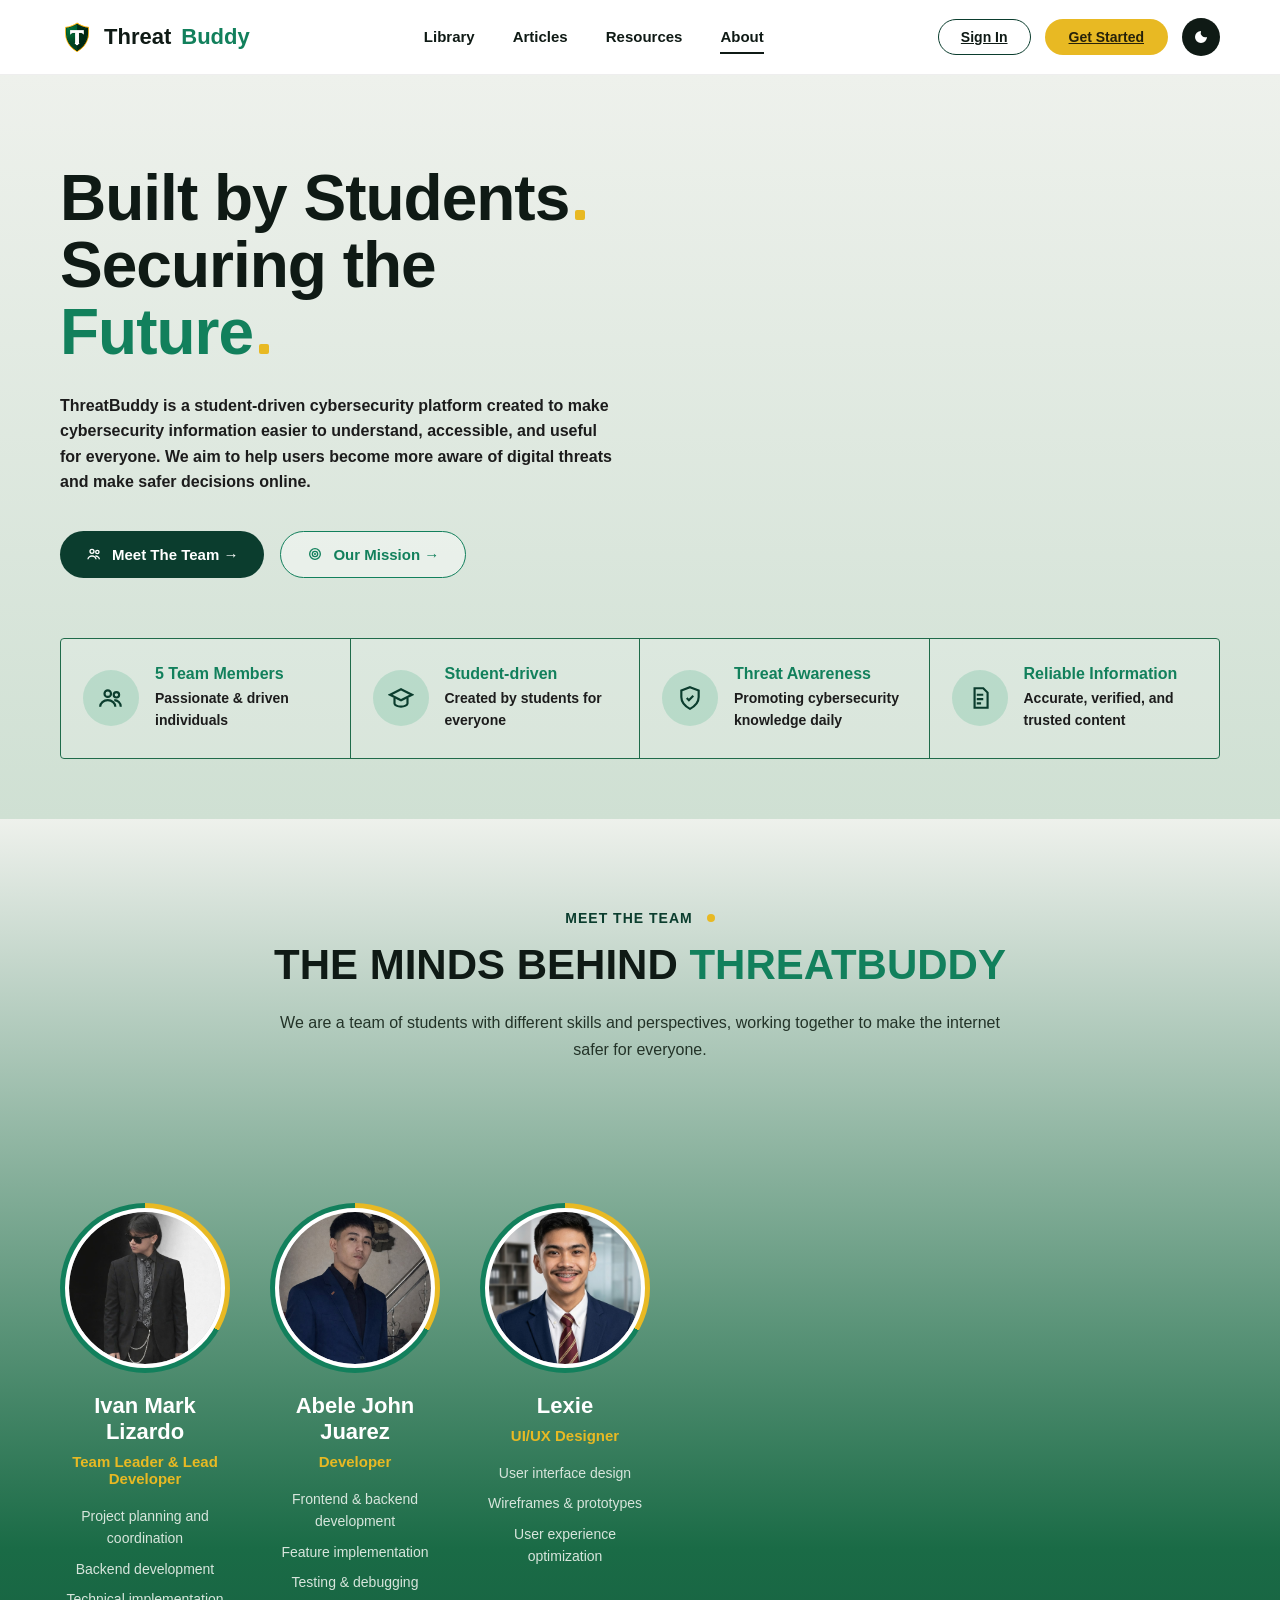
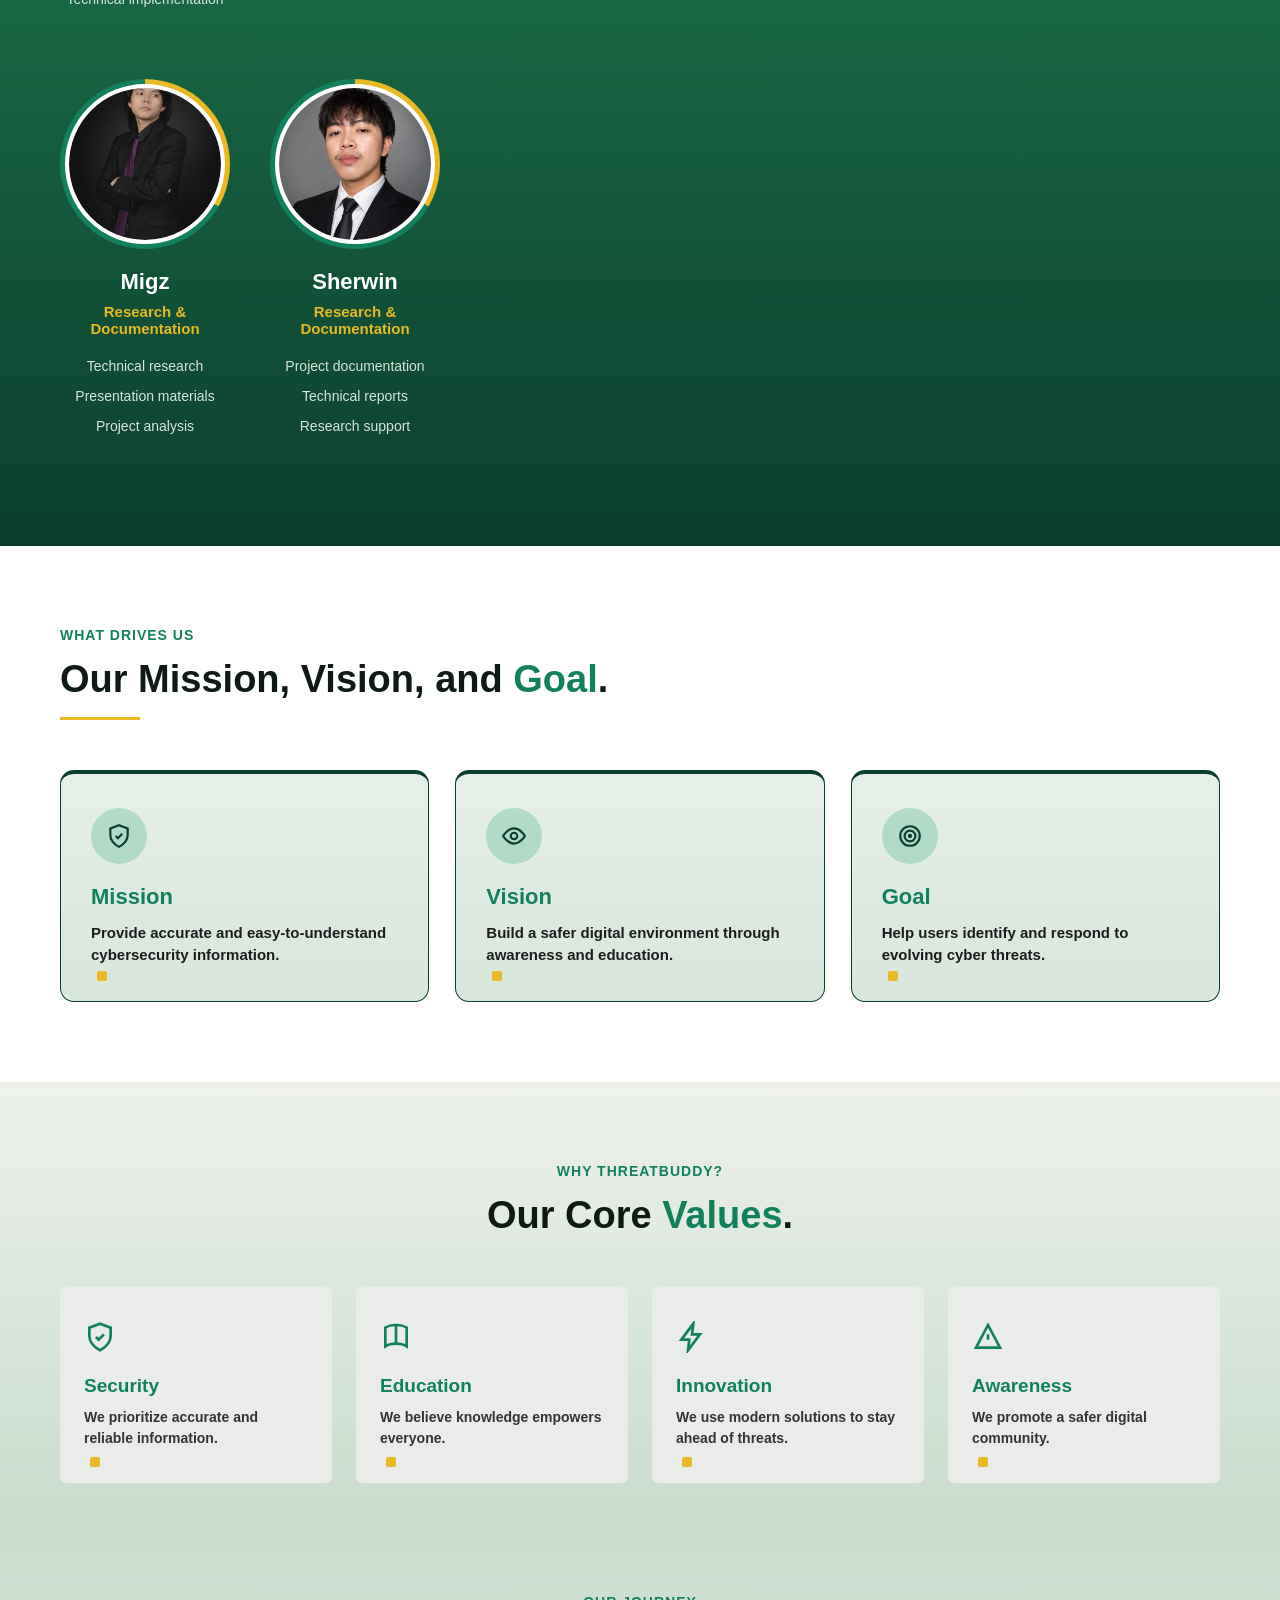
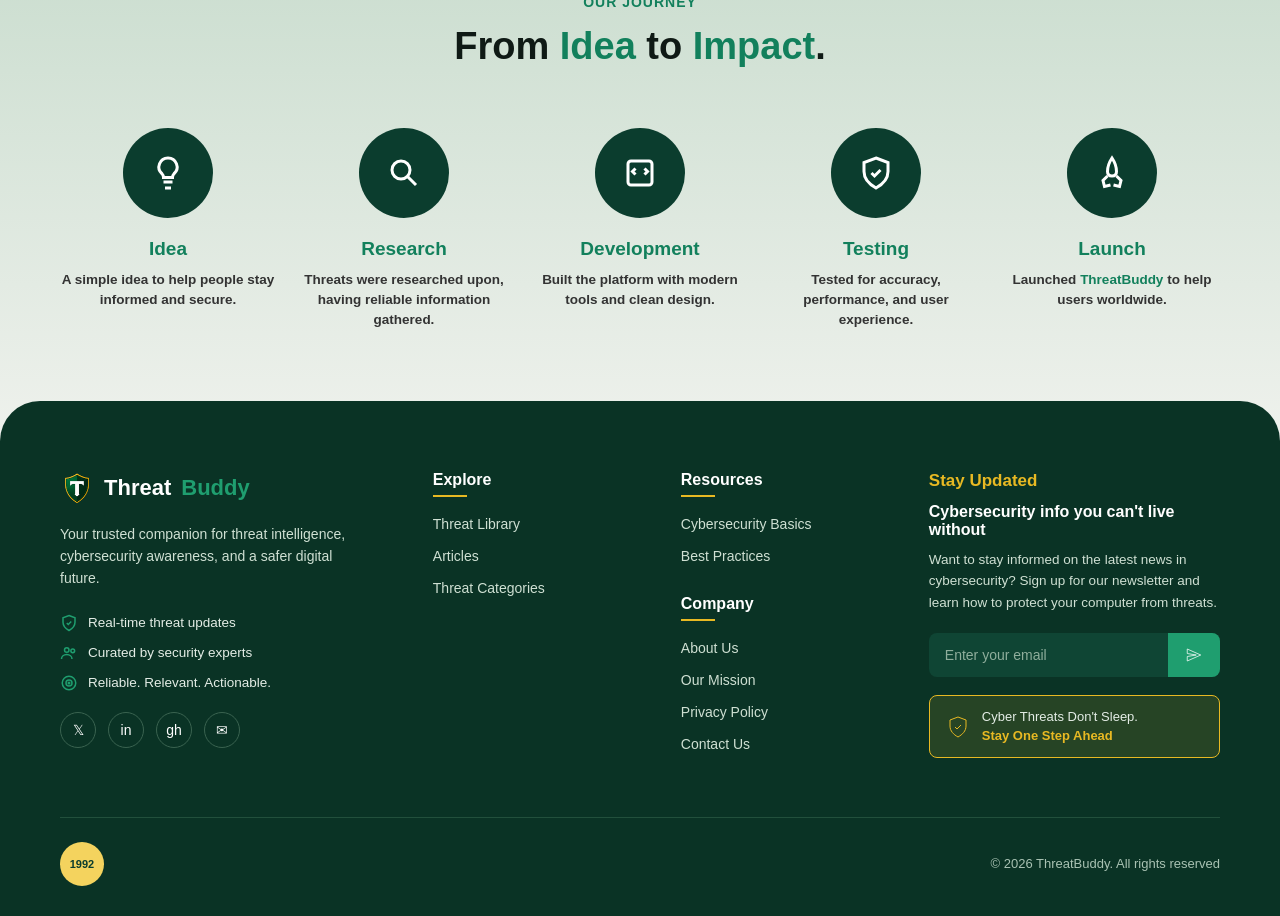
==== commit 7f821c60: "refactor: contents for meet the team" ====
--- a/pages/About/index.html
+++ b/pages/About/index.html
@@ -1,450 +1,353 @@
-<!doctype html>
+<!DOCTYPE html>
 <html lang="en">
-  <head>
-    <meta charset="UTF-8" />
-    <meta name="viewport" content="width=device-width, initial-scale=1.0" />
-    <title>ThreatBuddy — About</title>
-    <link rel="stylesheet" href="./assets/css/style.css" />
-  </head>
-  <body>
-    <!-- HEADER -->
-    <nav class="navbar">
-      <div class="leftSide">
-        <!-- Logo -->
-        <a href="../../index.php" class="logo">
-          <img src="assets/img/LogoTB.png" alt="" id="LogoTb" />
-          <span class="logo-text">Threat<span>Buddy</span></span>
-        </a>
-
-        <!-- Nav Links -->
-        <ul class="nav-links" id="navLinks">
-          <li><a href="../LibraryPage/index.php">Library</a></li>
-          <li><a href="../ArticlePage/index.php">Articles</a></li>
-          <!-- <li><a href="pages/Admin/index.php" class="nav-link">Resources ▾</a></li> -->
-          <li class="active"><a href="pages/About/index.html">About</a></li>
-        </ul>
-      </div>
-
-      <!-- Actions -->
-      <div class="righSide">
-        <div class="nav-actions">
-          <button
-            onclick="location.href = 'pages/SignIn/index.php'"
-            class="btn-signin"
-          >
-            Sign In
-          </button>
-          <button
-            onclick="location.href = 'pages/SignUp/index.php'"
-            class="btn-get-started"
-          >
-            Get Started
-          </button>
-          <button
-            class="btn-theme"
-            id="themeToggle"
-            aria-label="Toggle dark mode"
-          >
-            <svg viewBox="0 0 24 24">
-              <path d="M21 12.79A9 9 0 1 1 11.21 3 7 7 0 0 0 21 12.79z" />
-            </svg>
-          </button>
-        </div>
-      </div>
-    </nav>
-
-    <!-- HERO -->
-    <section class="hero dotted-bg">
-      <h1>Built by Students<span class="dot"></span></h1>
-      <h1>Securing the</h1>
-      <h1><span class="accent">Future</span><span class="dot"></span></h1>
-      <p>
-        ThreatBuddy is a student-driven cybersecurity platform created to make
-        cybersecurity information easier to understand, accessible, and useful
-        for everyone. We aim to help users become more aware of digital threats
-        and make safer decisions online.
-      </p>
-      <div class="hero-buttons">
-        <a href="#team" class="btn-pill-dark">
-          <svg
-            width="16"
-            height="16"
-            viewBox="0 0 24 24"
-            fill="none"
-            stroke="#fff"
-            stroke-width="2"
-          >
-            <circle cx="9" cy="8" r="3" />
-            <circle cx="17" cy="9" r="2.5" />
-            <path d="M3 20c0-3 3-5 6-5s6 2 6 5" />
-            <path d="M14 15c3 0 6 2 6 5" />
-          </svg>
-          Meet The Team →
-        </a>
-        <a href="#mission" class="btn-pill-outline">
-          <svg
-            width="16"
-            height="16"
-            viewBox="0 0 24 24"
-            fill="none"
-            stroke="currentColor"
-            stroke-width="2"
-          >
-            <circle cx="12" cy="12" r="8" />
-            <circle cx="12" cy="12" r="4" />
-            <circle cx="12" cy="12" r="0.6" fill="currentColor" />
-          </svg>
-          Our Mission →
-        </a>
-      </div>
-
-      <div class="stats-row">
-        <div class="stat-card">
-          <div class="stat-icon">
-            <svg viewBox="0 0 24 24" fill="none" stroke-width="2">
-              <circle cx="9" cy="8" r="3" />
-              <circle cx="17" cy="9" r="2.5" />
-              <path d="M2 20c0-3.3 3.1-6 7-6s7 2.7 7 6" />
-              <path d="M15 14c3.3 0 6 2.7 6 6" />
-            </svg>
-          </div>
-          <div>
-            <h4>5 Team Members</h4>
-            <p>Passionate &amp; driven individuals</p>
-          </div>
-        </div>
-        <div class="stat-card">
-          <div class="stat-icon">
-            <svg viewBox="0 0 24 24" fill="none" stroke-width="2">
-              <path d="M2 9l10-5 10 5-10 5-10-5z" />
-              <path d="M6 12v5c0 1.5 2.7 3 6 3s6-1.5 6-3v-5" />
-            </svg>
-          </div>
-          <div>
-            <h4>Student-driven</h4>
-            <p>Created by students for everyone</p>
-          </div>
-        </div>
-        <div class="stat-card">
-          <div class="stat-icon">
-            <svg viewBox="0 0 24 24" fill="none" stroke-width="2">
-              <path d="M12 2l8 3v6c0 5-3.5 8.5-8 11-4.5-2.5-8-6-8-11V5z" />
-              <path d="M9 12l2 2 4-4" />
-            </svg>
-          </div>
-          <div>
-            <h4>Threat Awareness</h4>
-            <p>Promoting cybersecurity knowledge daily</p>
-          </div>
-        </div>
-        <div class="stat-card">
-          <div class="stat-icon">
-            <svg viewBox="0 0 24 24" fill="none" stroke-width="2">
-              <path d="M7 3h8l4 4v14H7z" />
-              <path d="M9 9h6M9 13h6M9 17h4" />
-            </svg>
-          </div>
-          <div>
-            <h4>Reliable Information</h4>
-            <p>Accurate, verified, and trusted content</p>
-          </div>
-        </div>
-      </div>
-    </section>
-
-    <!-- TEAM -->
-    <section class="team-section dotted-bg" id="team">
-      <div class="eyebrow">MEET THE TEAM<span class="dot"></span></div>
-      <h2>THE MINDS BEHIND <span>THREATBUDDY</span></h2>
-      <p class="subtitle">
-        We are a team of students with different skills and perspectives,
-        working together to make the internet safer for everyone.
-      </p>
-
-      <div class="team-grid">
-        <div class="member">
-          <div class="avatar-ring"><div class="avatar">RA</div></div>
-          <h3>Ricardo Miguel Alix</h3>
-          <p>basic info and role</p>
-        </div>
-        <div class="member">
-          <div class="avatar-ring"><div class="avatar">AJ</div></div>
-          <h3>Abele John Juarez</h3>
-          <p>basic info and role</p>
-        </div>
-        <div class="member">
-          <div class="avatar-ring"><div class="avatar">IL</div></div>
-          <h3>Ivan Mark Lizardo</h3>
-          <p>basic info and role</p>
-        </div>
-      </div>
-
-      <div class="team-grid row-two">
-        <div class="member">
-          <div class="avatar-ring"><div class="avatar">SS</div></div>
-          <h3>Sherwin Santiago</h3>
-          <p>basic info and role</p>
-        </div>
-        <div class="member">
-          <div class="avatar-ring"><div class="avatar">LF</div></div>
-          <h3>Lee Andrei Flores</h3>
-          <p>basic info and role</p>
-        </div>
-      </div>
-    </section>
-
-    <!-- MISSION / VISION / GOAL -->
-    <section class="mvg-section" id="mission">
-      <div class="mvg-header">
-        <div class="eyebrow">WHAT DRIVES US</div>
-        <h2>Our Mission, Vision, and <span>Goal</span>.</h2>
-        <div class="underline"></div>
-      </div>
-
-      <div class="mvg-cards">
-        <div class="mvg-card">
-          <div class="mvg-icon">
-            <svg viewBox="0 0 24 24" stroke-width="2">
-              <path d="M12 2l8 3v6c0 5-3.5 8.5-8 11-4.5-2.5-8-6-8-11V5z" />
-              <path d="M9 12l2 2 4-4" />
-            </svg>
-          </div>
-          <h3>Mission</h3>
-          <p>
-            Provide accurate and easy-to-understand cybersecurity information.
-          </p>
-          <span class="dot"></span>
-        </div>
-        <div class="mvg-card">
-          <div class="mvg-icon">
-            <svg viewBox="0 0 24 24" stroke-width="2">
-              <path d="M2 12s4-7 10-7 10 7 10 7-4 7-10 7-10-7-10-7z" />
-              <circle cx="12" cy="12" r="3" />
-            </svg>
-          </div>
-          <h3>Vision</h3>
-          <p>
-            Build a safer digital environment through awareness and education.
-          </p>
-          <span class="dot"></span>
-        </div>
-        <div class="mvg-card">
-          <div class="mvg-icon">
-            <svg viewBox="0 0 24 24" stroke-width="2">
-              <circle cx="12" cy="12" r="9" />
-              <circle cx="12" cy="12" r="5" />
-              <circle cx="12" cy="12" r="1" fill="currentColor" />
-            </svg>
-          </div>
-          <h3>Goal</h3>
-          <p>Help users identify and respond to evolving cyber threats.</p>
-          <span class="dot"></span>
-        </div>
-      </div>
-    </section>
-
-    <!-- CORE VALUES -->
-    <section class="values-section dotted-bg">
-      <div class="eyebrow">WHY THREATBUDDY?</div>
-      <h2>Our Core <span>Values</span>.</h2>
-
-      <div class="values-grid">
-        <div class="value-card">
-          <div class="value-icon">
-            <svg viewBox="0 0 24 24" stroke-width="2">
-              <path d="M12 2l8 3v6c0 5-3.5 8.5-8 11-4.5-2.5-8-6-8-11V5z" />
-              <path d="M9 12l2 2 4-4" />
-            </svg>
-          </div>
-          <h4>Security</h4>
-          <p>We prioritize accurate and reliable information.</p>
-          <span class="dot"></span>
-        </div>
-        <div class="value-card">
-          <div class="value-icon">
-            <svg viewBox="0 0 24 24" stroke-width="2">
-              <path d="M4 5s3-2 8-2 8 2 8 2v14s-3-2-8-2-8 2-8 2z" />
-              <path d="M12 3v14" />
-            </svg>
-          </div>
-          <h4>Education</h4>
-          <p>We believe knowledge empowers everyone.</p>
-          <span class="dot"></span>
-        </div>
-        <div class="value-card">
-          <div class="value-icon">
-            <svg viewBox="0 0 24 24" stroke-width="2">
-              <path d="M13 2L4 14h6l-1 8 9-12h-6z" />
-            </svg>
-          </div>
-          <h4>Innovation</h4>
-          <p>We use modern solutions to stay ahead of threats.</p>
-          <span class="dot"></span>
-        </div>
-        <div class="value-card">
-          <div class="value-icon">
-            <svg viewBox="0 0 24 24" stroke-width="2">
-              <path d="M12 3l9 17H3z" />
-              <path d="M12 10v4M12 17h.01" />
-            </svg>
-          </div>
-          <h4>Awareness</h4>
-          <p>We promote a safer digital community.</p>
-          <span class="dot"></span>
-        </div>
-      </div>
-    </section>
-
-    <!-- JOURNEY -->
-    <section class="journey-section">
-      <div class="eyebrow">OUR JOURNEY</div>
-      <h2>From <span>Idea</span> to <span>Impact</span>.</h2>
-
-      <div class="journey-grid">
-        <div class="journey-step">
-          <div class="journey-icon">
-            <svg viewBox="0 0 24 24" stroke-width="2">
-              <path
-                d="M9 18h6M10 22h4M12 2a6 6 0 0 0-4 10.5c.6.6 1 1.4 1 2.5h6c0-1.1.4-1.9 1-2.5A6 6 0 0 0 12 2z"
-              />
-            </svg>
-          </div>
-          <h4>Idea</h4>
-          <p>A simple idea to help people stay informed and secure.</p>
-        </div>
-        <div class="journey-step">
-          <div class="journey-icon">
-            <svg viewBox="0 0 24 24" stroke-width="2">
-              <circle cx="10" cy="10" r="6" />
-              <path d="M20 20l-5.5-5.5" />
-            </svg>
-          </div>
-          <h4>Research</h4>
-          <p>
-            Threats were researched upon, having reliable information gathered.
-          </p>
-        </div>
-        <div class="journey-step">
-          <div class="journey-icon">
-            <svg viewBox="0 0 24 24" stroke-width="2">
-              <rect x="4" y="4" width="16" height="16" rx="2" />
-              <path d="M9 9l-2 2 2 2M15 9l2 2-2 2" />
-            </svg>
-          </div>
-          <h4>Development</h4>
-          <p>Built the platform with modern tools and clean design.</p>
-        </div>
-        <div class="journey-step">
-          <div class="journey-icon">
-            <svg viewBox="0 0 24 24" stroke-width="2">
-              <path d="M12 2l8 3v6c0 5-3.5 8.5-8 11-4.5-2.5-8-6-8-11V5z" />
-              <path d="M9 12l2 2 4-4" />
-            </svg>
-          </div>
-          <h4>Testing</h4>
-          <p>Tested for accuracy, performance, and user experience.</p>
-        </div>
-        <div class="journey-step">
-          <div class="journey-icon">
-            <svg viewBox="0 0 24 24" stroke-width="2">
-              <path d="M12 2c2 3 3 6 3 9 0 2-1 3-3 3s-3-1-3-3c0-3 1-6 3-9z" />
-              <path d="M9 14l-3 3 1 4 4-1M15 14l3 3-1 4-4-1" />
-            </svg>
-          </div>
-          <h4>Launch</h4>
-          <p>
-            Launched <span class="accent">ThreatBuddy</span> to help users
-            worldwide.
-          </p>
-        </div>
-      </div>
-    </section>
-
-    <!-- ───────── FOOTER ───────── -->
-    <footer class="site-footer">
-      <div class="footer-inner">
-        <div class="footer-brand">
-          <a href="../index.html" class="nav-brand footer-logo-link">
-            <img
-              src="../../assets/img/LogoTB.png"
-              alt="ThreatBuddy"
-              class="nav-logo"
-            />
-            <span class="brand-threat">Threat</span
-            ><span class="brand-buddy">Buddy</span>
-          </a>
-          <p>
-            Your trusted companion for threat intelligence, cybersecurity
-            awareness, and a safer digital future.
-          </p>
-          <ul class="footer-features">
-            <li>🛡 Real-time threat updates</li>
-            <li>👥 Curated by security experts</li>
-            <li>✔ Reliable. Relevant. Actionable.</li>
-          </ul>
-          <div class="footer-socials">
-            <a href="#" aria-label="X / Twitter">𝕏</a>
-            <a href="#" aria-label="LinkedIn">in</a>
-            <a href="#" aria-label="GitHub">⌥</a>
-            <a href="#" aria-label="Email">✉</a>
-          </div>
-        </div>
-
-        <div class="footer-col">
-          <h4>Explore</h4>
-          <ul>
-            <li><a href="index.php">Threat Library</a></li>
-            <li><a href="../ArticlePage/index.php">Articles</a></li>
-            <li><a href="index.php">Threat Categories</a></li>
-          </ul>
-        </div>
-
-        <div class="footer-col">
-          <h4>Resources</h4>
-          <ul>
-            <li><a href="../Admin/index.php">Cybersecurity Basics</a></li>
-            <li><a href="../Admin/index.php">Best Practices</a></li>
-          </ul>
-        </div>
-
-        <div class="footer-col">
-          <h4>Company</h4>
-          <ul>
-            <li><a href="../About/index.html">About Us</a></li>
-            <li><a href="../About/index.html">Our Mission</a></li>
-            <li><a href="#">Privacy Policy</a></li>
-            <li><a href="#">Contact Us</a></li>
-          </ul>
-        </div>
-
-        <div class="footer-col footer-newsletter">
-          <h4>Stay Updated</h4>
-          <p class="newsletter-headline">
-            Cybersecurity info you<br />can't live without
-          </p>
-          <p>
-            Want to stay informed on the latest news in cybersecurity? Sign up
-            for our newsletter and learn how to protect your computer from
-            threats.
-          </p>
-          <div class="newsletter-form">
-            <input type="email" placeholder="Enter your email" />
-            <button>➤</button>
-          </div>
-          <div class="footer-badge">
-            🛡
-            <span
-              ><strong>Cyber Threats Don't Sleep.</strong><br />Stay One Step
-              Ahead</span
-            >
-          </div>
-        </div>
-      </div>
-
-      <div class="footer-bottom">
-        <!-- <img src="../../assets/img/seal.png" alt="" class="footer-seal" /> -->
-        <p>© 2026 ThreatBuddy. All rights reserved</p>
-      </div>
-    </footer>
-  </body>
-</html>
+<head>
+<meta charset="UTF-8">
+<meta name="viewport" content="width=device-width, initial-scale=1.0">
+<title>ThreatBuddy — About</title>
+<link rel="stylesheet" href="./assets/css/style.css" />
+</head>
+<body>
+
+<!-- HEADER -->
+<header>
+  <div class="logo">
+    <img src="./assets/img/LogoTB.png" alt="ThreatBuddy logo" class="logo-icon-img">
+    Threat<span>Buddy</span>
+  </div>
+  <nav>
+    <ul>
+      <li><a href="../LibraryPage/index.php">Library</a></li>
+      <li><a href="../ArticlePage/index.php">Articles</a></li>
+      <li><a href="#">Resources</a></li>
+      <li class="active"><a href="../About/index.html">About</a></li>
+    </ul>
+  </nav>
+  <div class="header-actions">
+<a href="../SignIn/index.php" class="btn-outline">Sign In</a>
+<a href="../SignUp/index.php" class="btn-gold">Get Started</a>
+    <div class="icon-circle">
+      <svg width="16" height="16" viewBox="0 0 24 24" fill="currentColor"><path d="M12 3a9 9 0 1 0 9 9 7 7 0 0 1-9-9z"/></svg>
+    </div>
+  </div>
+</header>
+
+<!-- HERO -->
+<section class="hero dotted-bg">
+  <h1>Built by Students<span class="dot"></span></h1>
+  <h1>Securing the</h1>
+  <h1><span class="accent">Future</span><span class="dot"></span></h1>
+  <p>ThreatBuddy is a student-driven cybersecurity platform created to make cybersecurity information easier to understand, accessible, and useful for everyone. We aim to help users become more aware of digital threats and make safer decisions online.</p>
+  <div class="hero-buttons">
+    <a href="#team" class="btn-pill-dark">
+      <svg width="16" height="16" viewBox="0 0 24 24" fill="none" stroke="#fff" stroke-width="2"><circle cx="9" cy="8" r="3"/><circle cx="17" cy="9" r="2.5"/><path d="M3 20c0-3 3-5 6-5s6 2 6 5"/><path d="M14 15c3 0 6 2 6 5"/></svg>
+      Meet The Team →
+    </a>
+    <a href="#mission" class="btn-pill-outline">
+      <svg width="16" height="16" viewBox="0 0 24 24" fill="none" stroke="currentColor" stroke-width="2"><circle cx="12" cy="12" r="8"/><circle cx="12" cy="12" r="4"/><circle cx="12" cy="12" r="0.6" fill="currentColor"/></svg>
+      Our Mission →
+    </a>
+  </div>
+
+  <div class="stats-row">
+    <div class="stat-card">
+      <div class="stat-icon"><svg viewBox="0 0 24 24" fill="none" stroke-width="2"><circle cx="9" cy="8" r="3"/><circle cx="17" cy="9" r="2.5"/><path d="M2 20c0-3.3 3.1-6 7-6s7 2.7 7 6"/><path d="M15 14c3.3 0 6 2.7 6 6"/></svg></div>
+      <div>
+        <h4>5 Team Members</h4>
+        <p>Passionate &amp; driven individuals</p>
+      </div>
+    </div>
+    <div class="stat-card">
+      <div class="stat-icon"><svg viewBox="0 0 24 24" fill="none" stroke-width="2"><path d="M2 9l10-5 10 5-10 5-10-5z"/><path d="M6 12v5c0 1.5 2.7 3 6 3s6-1.5 6-3v-5"/></svg></div>
+      <div>
+        <h4>Student-driven</h4>
+        <p>Created by students for everyone</p>
+      </div>
+    </div>
+    <div class="stat-card">
+      <div class="stat-icon"><svg viewBox="0 0 24 24" fill="none" stroke-width="2"><path d="M12 2l8 3v6c0 5-3.5 8.5-8 11-4.5-2.5-8-6-8-11V5z"/><path d="M9 12l2 2 4-4"/></svg></div>
+      <div>
+        <h4>Threat Awareness</h4>
+        <p>Promoting cybersecurity knowledge daily</p>
+      </div>
+    </div>
+    <div class="stat-card">
+      <div class="stat-icon"><svg viewBox="0 0 24 24" fill="none" stroke-width="2"><path d="M7 3h8l4 4v14H7z"/><path d="M9 9h6M9 13h6M9 17h4"/></svg></div>
+      <div>
+        <h4>Reliable Information</h4>
+        <p>Accurate, verified, and trusted content</p>
+      </div>
+    </div>
+  </div>
+</section>
+
+<!-- TEAM -->
+<section class="team-section dotted-bg" id="team">
+  <div class="eyebrow">MEET THE TEAM<span class="dot"></span></div>
+  <h2>THE MINDS BEHIND <span>THREATBUDDY</span></h2>
+  <p class="subtitle">We are a team of students with different skills and perspectives, working together to make the internet safer for everyone.</p>
+
+    <div class="team-grid">
+<div class="team-grid">
+
+    <!-- Ivan -->
+    <div class="member">
+        <div class="avatar-ring">
+            <div class="avatar">
+                <img src="./assets/img/ivan.jpg" alt="Ivan Lizardo">
+            </div>
+        </div>
+
+        <h3>Ivan Mark Lizardo</h3>
+        <p class="role">Team Leader & Lead Developer</p>
+
+        <ul>
+            <li>Project planning and coordination</li>
+            <li>Backend development</li>
+            <li>Technical implementation</li>
+        </ul>
+    </div>
+
+    <!-- Abele -->
+    <div class="member">
+        <div class="avatar-ring">
+            <div class="avatar">
+                <img src="./assets/img/abele.jpg" alt="Abele John Juarez">
+            </div>
+        </div>
+
+        <h3>Abele John Juarez</h3>
+        <p class="role">Developer</p>
+
+        <ul>
+            <li>Frontend & backend development</li>
+            <li>Feature implementation</li>
+            <li>Testing & debugging</li>
+        </ul>
+    </div>
+
+    <!-- Lexie -->
+    <div class="member">
+        <div class="avatar-ring">
+            <div class="avatar">
+                <img src="./assets/img/lexie.jpg" alt="Lexie">
+            </div>
+        </div>
+
+        <h3>Lexie</h3>
+        <p class="role">UI/UX Designer</p>
+
+        <ul>
+            <li>User interface design</li>
+            <li>Wireframes & prototypes</li>
+            <li>User experience optimization</li>
+        </ul>
+    </div>
+
+
+    <!-- Migs -->
+    <div class="member">
+        <div class="avatar-ring">
+            <div class="avatar">
+                <img src="./assets/img/migs.jpg" alt="Migz">
+            </div>
+        </div>
+
+        <h3>Migz</h3>
+        <p class="role">Research & Documentation</p>
+
+        <ul>
+            <li>Technical research</li>
+            <li>Presentation materials</li>
+            <li>Project analysis</li>
+        </ul>
+    </div>
+
+    <!-- Sherwin -->
+    <div class="member">
+        <div class="avatar-ring">
+            <div class="avatar">
+                <img src="./assets/img/sherwin.jpg" alt="Sherwin">
+            </div>
+        </div>
+
+        <h3>Sherwin</h3>
+        <p class="role">Research & Documentation</p>
+
+        <ul>
+            <li>Project documentation</li>
+            <li>Technical reports</li>
+            <li>Research support</li>
+        </ul>
+    </div>
+
+</div>
+  </div>
+</section>
+
+<!-- MISSION / VISION / GOAL -->
+<section class="mvg-section" id="mission">
+  <div class="mvg-header">
+    <div class="eyebrow">WHAT DRIVES US</div>
+    <h2>Our Mission, Vision, and <span>Goal</span>.</h2>
+    <div class="underline"></div>
+  </div>
+
+  <div class="mvg-cards">
+    <div class="mvg-card">
+      <div class="mvg-icon"><svg viewBox="0 0 24 24" stroke-width="2"><path d="M12 2l8 3v6c0 5-3.5 8.5-8 11-4.5-2.5-8-6-8-11V5z"/><path d="M9 12l2 2 4-4"/></svg></div>
+      <h3>Mission</h3>
+      <p>Provide accurate and easy-to-understand cybersecurity information.</p>
+      <span class="dot"></span>
+    </div>
+    <div class="mvg-card">
+      <div class="mvg-icon"><svg viewBox="0 0 24 24" stroke-width="2"><path d="M2 12s4-7 10-7 10 7 10 7-4 7-10 7-10-7-10-7z"/><circle cx="12" cy="12" r="3"/></svg></div>
+      <h3>Vision</h3>
+      <p>Build a safer digital environment through awareness and education.</p>
+      <span class="dot"></span>
+    </div>
+    <div class="mvg-card">
+      <div class="mvg-icon"><svg viewBox="0 0 24 24" stroke-width="2"><circle cx="12" cy="12" r="9"/><circle cx="12" cy="12" r="5"/><circle cx="12" cy="12" r="1" fill="currentColor"/></svg></div>
+      <h3>Goal</h3>
+      <p>Help users identify and respond to evolving cyber threats.</p>
+      <span class="dot"></span>
+    </div>
+  </div>
+</section>
+
+<!-- CORE VALUES -->
+<section class="values-section dotted-bg">
+  <div class="eyebrow">WHY THREATBUDDY?</div>
+  <h2>Our Core <span>Values</span>.</h2>
+
+  <div class="values-grid">
+    <div class="value-card">
+      <div class="value-icon"><svg viewBox="0 0 24 24" stroke-width="2"><path d="M12 2l8 3v6c0 5-3.5 8.5-8 11-4.5-2.5-8-6-8-11V5z"/><path d="M9 12l2 2 4-4"/></svg></div>
+      <h4>Security</h4>
+      <p>We prioritize accurate and reliable information.</p>
+      <span class="dot"></span>
+    </div>
+    <div class="value-card">
+      <div class="value-icon"><svg viewBox="0 0 24 24" stroke-width="2"><path d="M4 5s3-2 8-2 8 2 8 2v14s-3-2-8-2-8 2-8 2z"/><path d="M12 3v14"/></svg></div>
+      <h4>Education</h4>
+      <p>We believe knowledge empowers everyone.</p>
+      <span class="dot"></span>
+    </div>
+    <div class="value-card">
+      <div class="value-icon"><svg viewBox="0 0 24 24" stroke-width="2"><path d="M13 2L4 14h6l-1 8 9-12h-6z"/></svg></div>
+      <h4>Innovation</h4>
+      <p>We use modern solutions to stay ahead of threats.</p>
+      <span class="dot"></span>
+    </div>
+    <div class="value-card">
+      <div class="value-icon"><svg viewBox="0 0 24 24" stroke-width="2"><path d="M12 3l9 17H3z"/><path d="M12 10v4M12 17h.01"/></svg></div>
+      <h4>Awareness</h4>
+      <p>We promote a safer digital community.</p>
+      <span class="dot"></span>
+    </div>
+  </div>
+</section>
+
+<!-- JOURNEY -->
+<section class="journey-section">
+  <div class="eyebrow">OUR JOURNEY</div>
+  <h2>From <span>Idea</span> to <span>Impact</span>.</h2>
+
+  <div class="journey-grid">
+    <div class="journey-step">
+      <div class="journey-icon"><svg viewBox="0 0 24 24" stroke-width="2"><path d="M9 18h6M10 22h4M12 2a6 6 0 0 0-4 10.5c.6.6 1 1.4 1 2.5h6c0-1.1.4-1.9 1-2.5A6 6 0 0 0 12 2z"/></svg></div>
+      <h4>Idea</h4>
+      <p>A simple idea to help people stay informed and secure.</p>
+    </div>
+    <div class="journey-step">
+      <div class="journey-icon"><svg viewBox="0 0 24 24" stroke-width="2"><circle cx="10" cy="10" r="6"/><path d="M20 20l-5.5-5.5"/></svg></div>
+      <h4>Research</h4>
+      <p>Threats were researched upon, having reliable information gathered.</p>
+    </div>
+    <div class="journey-step">
+      <div class="journey-icon"><svg viewBox="0 0 24 24" stroke-width="2"><rect x="4" y="4" width="16" height="16" rx="2"/><path d="M9 9l-2 2 2 2M15 9l2 2-2 2"/></svg></div>
+      <h4>Development</h4>
+      <p>Built the platform with modern tools and clean design.</p>
+    </div>
+    <div class="journey-step">
+      <div class="journey-icon"><svg viewBox="0 0 24 24" stroke-width="2"><path d="M12 2l8 3v6c0 5-3.5 8.5-8 11-4.5-2.5-8-6-8-11V5z"/><path d="M9 12l2 2 4-4"/></svg></div>
+      <h4>Testing</h4>
+      <p>Tested for accuracy, performance, and user experience.</p>
+    </div>
+    <div class="journey-step">
+      <div class="journey-icon"><svg viewBox="0 0 24 24" stroke-width="2"><path d="M12 2c2 3 3 6 3 9 0 2-1 3-3 3s-3-1-3-3c0-3 1-6 3-9z"/><path d="M9 14l-3 3 1 4 4-1M15 14l3 3-1 4-4-1"/></svg></div>
+      <h4>Launch</h4>
+      <p>Launched <span class="accent">ThreatBuddy</span> to help users worldwide.</p>
+    </div>
+  </div>
+</section>
+
+<!-- FOOTER -->
+<footer>
+  <div class="footer-grid">
+    <div class="footer-col">
+      <div class="footer-logo">
+        <img src="./assets/img/LogoTB.png" alt="ThreatBuddy logo" class="logo-icon-img">
+        Threat<span>Buddy</span>
+      </div>
+      <p class="desc">Your trusted companion for threat intelligence, cybersecurity awareness, and a safer digital future.</p>
+      <div class="footer-feature"><svg viewBox="0 0 24 24" stroke-width="2"><path d="M12 2l8 3v6c0 5-3.5 8.5-8 11-4.5-2.5-8-6-8-11V5z"/><path d="M9 12l2 2 4-4"/></svg>Real-time threat updates</div>
+      <div class="footer-feature"><svg viewBox="0 0 24 24" stroke-width="2"><circle cx="9" cy="8" r="3"/><circle cx="17" cy="9" r="2.5"/><path d="M2 20c0-3.3 3.1-6 7-6s7 2.7 7 6"/></svg>Curated by security experts</div>
+      <div class="footer-feature"><svg viewBox="0 0 24 24" stroke-width="2"><circle cx="12" cy="12" r="9"/><circle cx="12" cy="12" r="4"/><circle cx="12" cy="12" r="1" fill="currentColor"/></svg>Reliable. Relevant. Actionable.</div>
+      <div class="social-row">
+        <div class="social-circle">𝕏</div>
+        <div class="social-circle">in</div>
+        <div class="social-circle">gh</div>
+        <div class="social-circle">✉</div>
+      </div>
+    </div>
+
+    <div class="footer-col">
+      <h4>Explore</h4>
+      <div class="footer-underline"></div>
+      <ul>
+        <li><a href="#">Threat Library</a></li>
+        <li><a href="#">Articles</a></li>
+        <li><a href="#">Threat Categories</a></li>
+      </ul>
+    </div>
+
+    <div class="footer-col">
+      <h4>Resources</h4>
+      <div class="footer-underline"></div>
+      <ul>
+        <li><a href="#">Cybersecurity Basics</a></li>
+        <li><a href="#">Best Practices</a></li>
+      </ul>
+      <h4 style="margin-top:30px;">Company</h4>
+      <div class="footer-underline"></div>
+      <ul>
+        <li><a href="#">About Us</a></li>
+        <li><a href="#">Our Mission</a></li>
+        <li><a href="#">Privacy Policy</a></li>
+        <li><a href="#">Contact Us</a></li>
+      </ul>
+    </div>
+
+    <div class="footer-col">
+      <div class="newsletter-title">Stay Updated</div>
+      <p style="color:#fff;font-weight:700;margin-bottom:10px;">Cybersecurity info you can't live without</p>
+      <p class="newsletter-text">Want to stay informed on the latest news in cybersecurity? Sign up for our newsletter and learn how to protect your computer from threats.</p>
+      <div class="newsletter-input">
+        <input type="email" placeholder="Enter your email">
+        <button><svg viewBox="0 0 24 24"><path d="M3 20l18-8L3 4v6l12 2-12 2z"/></svg></button>
+      </div>
+      <div class="banner">
+        <svg viewBox="0 0 24 24"><path d="M12 2l8 3v6c0 5-3.5 8.5-8 11-4.5-2.5-8-6-8-11V5z"/><path d="M9 12l2 2 4-4"/></svg>
+        <p>Cyber Threats Don't Sleep.<strong>Stay One Step Ahead</strong></p>
+      </div>
+    </div>
+  </div>
+
+  <div class="footer-bottom">
+    <div class="footer-bottom-logo">1992</div>
+    <p>© 2026 ThreatBuddy. All rights reserved</p>
+  </div>
+</footer>
+
+</body>
+</html>
--- a/pages/About/assets/css/style.css
+++ b/pages/About/assets/css/style.css
@@ -1,1274 +1,713 @@
-:root {
-  --green-dark: #0b3d2e;
-  --green-deep: #0a3325;
-  --green-mid: #12805c;
-  --green-accent: #1f9e6f;
-  --gold: #e8b923;
-  --gold-dark: #d9a812;
-  --cream: #f4f5f2;
-  --ink: #0f1a15;
-  --gray-text: #4a4a4a;
-  --border-green: #1f6b4a;
-}
-
-* {
-  margin: 0;
-  padding: 0;
-  box-sizing: border-box;
-}
-
-body {
-  font-family: "Poppins", "Segoe UI", Arial, sans-serif;
-  color: var(--ink);
-  background: var(--cream);
-}
-
-h1,
-h2,
-h3,
-h4 {
-  font-weight: 800;
-}
-
-.dotted-bg {
-  background-image: radial-gradient(
-    circle,
-    rgba(15, 26, 21, 0.18) 1px,
-    transparent 1px
-  );
-  background-size: 22px 22px;
-}
-
-/* ===== HEADER ===== */
-header {
-  display: flex;
-  align-items: center;
-  justify-content: space-between;
-  padding: 18px 60px;
-  background: #fff;
-  border-bottom: 1px solid #eee;
-  position: sticky;
-  top: 0;
-  z-index: 100;
-}
-.logo {
-  display: flex;
-  align-items: center;
-  gap: 10px;
-  font-size: 22px;
-  font-weight: 800;
-  color: var(--ink);
-}
-.logo-icon {
-  width: 34px;
-  height: 34px;
-  background: var(--green-dark);
-  border-radius: 8px;
-  display: flex;
-  align-items: center;
-  justify-content: center;
-  color: #fff;
-  font-size: 18px;
-  clip-path: polygon(50% 0%, 100% 20%, 100% 60%, 50% 100%, 0% 60%, 0% 20%);
-}
-.logo-icon-img {
-  width: 34px;
-  height: 34px;
-  object-fit: contain;
-  flex-shrink: 0;
-}
-.logo span {
-  color: var(--green-mid);
-}
-
-nav ul {
-  display: flex;
-  gap: 38px;
-  list-style: none;
-}
-nav a {
-  text-decoration: none;
-  color: var(--ink);
-  font-weight: 600;
-  font-size: 15px;
-}
-nav .active {
-  position: relative;
-}
-nav .active::after {
-  content: "";
-  position: absolute;
-  left: 0;
-  top: 25px;
-  width: 100%;
-  height: 3px;
-  background-color: #a8e6a3; /* light green */
-  border-radius: 5px;
-}
-
-.header-actions {
-  display: flex;
-  align-items: center;
-  gap: 14px;
-}
-.btn-outline {
-  padding: 9px 22px;
-  border: 1.5px solid var(--green-dark);
-  border-radius: 22px;
-  background: transparent;
-  font-weight: 700;
-  font-size: 14px;
-  color: var(--ink);
-  cursor: pointer;
-}
-.btn-gold {
-  padding: 10px 24px;
-  border: none;
-  border-radius: 22px;
-  background: var(--gold);
-  font-weight: 700;
-  font-size: 14px;
-  color: #26210a;
-  cursor: pointer;
-}
-.icon-circle {
-  width: 38px;
-  height: 38px;
-  border-radius: 50%;
-  background: var(--ink);
-  display: flex;
-  align-items: center;
-  justify-content: center;
-  color: #fff;
-  cursor: pointer;
-}
-
-/* ===== HERO ===== */
-.hero {
-  padding: 90px 60px 60px;
-  background: linear-gradient(180deg, #eef1ec 0%, #cfe0d3 100%);
-  position: relative;
-}
-.hero h1 {
-  font-size: 64px;
-  line-height: 1.05;
-  letter-spacing: -1px;
-}
-.hero h1 .accent {
-  color: var(--green-mid);
-}
-.dot {
-  display: inline-block;
-  width: 10px;
-  height: 10px;
-  background: var(--gold);
-  border-radius: 2px;
-  margin-left: 6px;
-}
-.hero p {
-  max-width: 560px;
-  margin-top: 26px;
-  font-size: 16px;
-  line-height: 1.6;
-  font-weight: 600;
-  color: #1c1c1c;
-}
-.hero-buttons {
-  display: flex;
-  gap: 16px;
-  margin-top: 36px;
-}
-.btn-pill-dark {
-  display: flex;
-  align-items: center;
-  gap: 10px;
-  padding: 14px 26px;
-  background: var(--green-dark);
-  color: #fff;
-  border-radius: 30px;
-  font-weight: 700;
-  text-decoration: none;
-  font-size: 15px;
-}
-.btn-pill-outline {
-  display: flex;
-  align-items: center;
-  gap: 10px;
-  padding: 14px 26px;
-  border: 1.5px solid var(--green-mid);
-  color: var(--green-mid);
-  border-radius: 30px;
-  font-weight: 700;
-  text-decoration: none;
-  font-size: 15px;
-  background: rgba(255, 255, 255, 0.4);
-}
-
-.stats-row {
-  margin-top: 60px;
-  display: grid;
-  grid-template-columns: repeat(4, 1fr);
-  border: 1.5px solid var(--border-green);
-  border-radius: 4px;
-  overflow: hidden;
-}
-.stat-card {
-  display: flex;
-  align-items: center;
-  gap: 16px;
-  padding: 26px 22px;
-  border-right: 1.5px solid var(--border-green);
-  background: rgba(255, 255, 255, 0.15);
-}
-.stat-card:last-child {
-  border-right: none;
-}
-.stat-icon {
-  width: 56px;
-  height: 56px;
-  border-radius: 50%;
-  background: rgba(31, 158, 111, 0.18);
-  display: flex;
-  align-items: center;
-  justify-content: center;
-  flex-shrink: 0;
-}
-.stat-icon svg {
-  width: 26px;
-  height: 26px;
-  stroke: var(--green-dark);
-}
-.stat-card h4 {
-  font-size: 16px;
-  color: var(--green-mid);
-  margin-bottom: 4px;
-}
-.stat-card p {
-  font-size: 14px;
-  font-weight: 600;
-  color: #1c1c1c;
-  margin: 0;
-  max-width: none;
-}
-
-/* ===== TEAM SECTION ===== */
-.team-section {
-  padding: 80px 60px 100px;
-  background: linear-gradient(180deg, #eef1ec 0%, #1a6b46 55%, #0b3d2e 100%);
-  text-align: center;
-}
-.eyebrow {
-  color: var(--green-dark);
-  font-weight: 800;
-  font-size: 14px;
-  letter-spacing: 1px;
-  display: inline-flex;
-  align-items: center;
-  gap: 8px;
-  margin-bottom: 14px;
-}
-.eyebrow .dot {
-  margin-left: 0;
-}
-.team-section .eyebrow {
-  color: #0b3d2e;
-}
-.team-section h2 {
-  font-size: 38px;
-  color: var(--ink);
-}
-.team-section h2 span {
-  color: var(--green-mid);
-}
-.team-section > p.subtitle {
-  max-width: 640px;
-  margin: 18px auto 0;
-  font-weight: 600;
-  color: #1c1c1c;
-  font-size: 15px;
-}
-
-.team-grid {
-  margin-top: 70px;
-  display: grid;
-  grid-template-columns: repeat(3, 1fr);
-  row-gap: 60px;
-  column-gap: 20px;
-  max-width: 900px;
-  margin-left: auto;
-  margin-right: auto;
-}
-.team-grid.row-two {
-  grid-template-columns: repeat(2, 1fr);
-  max-width: 400px;
-  margin-top: 60px;
-}
-.member {
-  display: flex;
-  flex-direction: column;
-  align-items: center;
-}
-.avatar-ring {
-  width: 150px;
-  height: 150px;
-  border-radius: 50%;
-  padding: 5px;
-  background: conic-gradient(
-    var(--gold) 0deg 120deg,
-    var(--green-mid) 120deg 360deg
-  );
-  display: flex;
-  align-items: center;
-  justify-content: center;
-  margin-bottom: 20px;
-}
-.avatar {
-  width: 100%;
-  height: 100%;
-  border-radius: 50%;
-  background: #dfe4e0;
-  border: 4px solid #fff;
-  display: flex;
-  align-items: center;
-  justify-content: center;
-  font-size: 34px;
-  font-weight: 800;
-  color: #5b6a62;
-}
-.member h3 {
-  font-size: 19px;
-  color: #fff;
-}
-.member p {
-  font-size: 13px;
-  color: #cfe0d3;
-  margin-top: 4px;
-  font-weight: 500;
-}
-
-/* ===== MISSION/VISION/GOAL ===== */
-.mvg-section {
-  padding: 80px 60px;
-  background: #fff;
-}
-.mvg-header {
-  max-width: 640px;
-}
-.mvg-header .eyebrow {
-  color: var(--green-mid);
-}
-.mvg-header h2 {
-  font-size: 38px;
-  color: var(--ink);
-}
-.mvg-header h2 span {
-  color: var(--green-mid);
-}
-.underline {
-  width: 80px;
-  height: 3px;
-  background: var(--gold);
-  margin-top: 16px;
-}
-
-.mvg-cards {
-  margin-top: 50px;
-  display: grid;
-  grid-template-columns: repeat(3, 1fr);
-  gap: 26px;
-}
-.mvg-card {
-  background: linear-gradient(180deg, #e6efe8, #d8e6dc);
-  border: 1.5px solid var(--green-dark);
-  border-top: 4px solid var(--green-dark);
-  border-radius: 14px;
-  padding: 34px 30px;
-  position: relative;
-}
-.mvg-icon {
-  width: 56px;
-  height: 56px;
-  border-radius: 50%;
-  background: rgba(31, 158, 111, 0.25);
-  display: flex;
-  align-items: center;
-  justify-content: center;
-  margin-bottom: 20px;
-}
-.mvg-icon svg {
-  width: 26px;
-  height: 26px;
-  stroke: var(--green-dark);
-  fill: none;
-}
-.mvg-card h3 {
-  color: var(--green-mid);
-  font-size: 22px;
-  margin-bottom: 12px;
-}
-.mvg-card p {
-  font-weight: 700;
-  font-size: 15px;
-  line-height: 1.5;
-  color: #1c1c1c;
-}
-.mvg-card .dot {
-  position: absolute;
-  left: 30px;
-  bottom: 20px;
-}
-
-/* ===== CORE VALUES ===== */
-.values-section {
-  padding: 80px 60px 40px;
-  background: linear-gradient(180deg, #eef1ec 0%, #c8dccd 100%);
-  text-align: center;
-}
-.values-section .eyebrow {
-  color: var(--green-mid);
-  justify-content: center;
-}
-.values-section h2 {
-  font-size: 38px;
-}
-.values-section h2 span {
-  color: var(--green-mid);
-}
-.values-grid {
-  margin-top: 50px;
-  display: grid;
-  grid-template-columns: repeat(4, 1fr);
-  gap: 24px;
-}
-.value-card {
-  background: #e9ece8;
-  border-radius: 6px;
-  padding: 34px 24px;
-  text-align: left;
-  position: relative;
-}
-.value-icon svg {
-  width: 32px;
-  height: 32px;
-  stroke: var(--green-mid);
-  fill: none;
-  margin-bottom: 18px;
-}
-.value-card h4 {
-  font-size: 19px;
-  color: var(--green-mid);
-  margin-bottom: 10px;
-}
-.value-card p {
-  font-size: 14px;
-  font-weight: 600;
-  color: #333;
-  line-height: 1.5;
-}
-.value-card .dot {
-  position: absolute;
-  left: 24px;
-  bottom: 16px;
-}
-
-/* ===== JOURNEY ===== */
-.journey-section {
-  padding: 70px 60px 100px;
-  background: linear-gradient(180deg, #c8dccd 0%, #eef1ec 100%);
-  text-align: center;
-}
-.journey-section .eyebrow {
-  color: var(--green-mid);
-  justify-content: center;
-}
-.journey-section h2 {
-  font-size: 38px;
-}
-.journey-section h2 span {
-  color: var(--green-mid);
-}
-.journey-grid {
-  margin-top: 60px;
-  display: grid;
-  grid-template-columns: repeat(5, 1fr);
-  gap: 20px;
-}
-.journey-step {
-  display: flex;
-  flex-direction: column;
-  align-items: center;
-}
-.journey-icon {
-  width: 90px;
-  height: 90px;
-  border-radius: 50%;
-  background: var(--green-dark);
-  display: flex;
-  align-items: center;
-  justify-content: center;
-  margin-bottom: 20px;
-}
-.journey-icon svg {
-  width: 36px;
-  height: 36px;
-  stroke: #fff;
-  fill: none;
-}
-.journey-step h4 {
-  font-size: 19px;
-  color: var(--green-mid);
-  margin-bottom: 10px;
-}
-.journey-step p {
-  font-size: 13.5px;
-  font-weight: 600;
-  color: #333;
-  line-height: 1.5;
-}
-.journey-step p .accent {
-  color: var(--green-mid);
-  font-weight: 800;
-}
-
-/* ===== FOOTER ===== */
-footer {
-  background: var(--green-deep);
-  color: #fff;
-  padding: 70px 60px 30px;
-  border-radius: 40px 40px 0 0;
-  margin-top: -30px;
-  position: relative;
-}
-.footer-grid {
-  display: grid;
-  grid-template-columns: 1.6fr 1fr 1fr 1.4fr;
-  gap: 40px;
-}
-.footer-logo {
-  display: flex;
-  align-items: center;
-  gap: 10px;
-  font-size: 22px;
-  font-weight: 800;
-  margin-bottom: 18px;
-}
-.footer-logo span {
-  color: var(--green-accent);
-}
-.footer-col p.desc {
-  font-size: 14px;
-  color: #cfe0d3;
-  line-height: 1.6;
-  max-width: 300px;
-  margin-bottom: 24px;
-}
-.footer-feature {
-  display: flex;
-  align-items: center;
-  gap: 10px;
-  font-size: 13.5px;
-  color: #e4ede6;
-  margin-bottom: 12px;
-}
-.footer-feature svg {
-  width: 18px;
-  height: 18px;
-  stroke: var(--green-accent);
-  fill: none;
-  flex-shrink: 0;
-}
-.social-row {
-  display: flex;
-  gap: 12px;
-  margin-top: 20px;
-}
-.social-circle {
-  width: 36px;
-  height: 36px;
-  border-radius: 50%;
-  border: 1.5px solid #3a6350;
-  display: flex;
-  align-items: center;
-  justify-content: center;
-  color: #fff;
-  font-size: 14px;
-}
-footer h4 {
-  font-size: 16px;
-  margin-bottom: 16px;
-  color: #fff;
-}
-.footer-underline {
-  width: 34px;
-  height: 2px;
-  background: var(--gold);
-  margin-bottom: 18px;
-  margin-top: -10px;
-}
-footer ul {
-  list-style: none;
-}
-footer ul li {
-  margin-bottom: 14px;
-}
-footer ul li a {
-  color: #cfe0d3;
-  text-decoration: none;
-  font-size: 14px;
-}
-.newsletter-title {
-  color: var(--gold);
-  font-size: 17px;
-  font-weight: 800;
-  margin-bottom: 12px;
-}
-.newsletter-text {
-  font-size: 13.5px;
-  color: #cfe0d3;
-  line-height: 1.6;
-  margin-bottom: 20px;
-}
-.newsletter-input {
-  display: flex;
-  background: #0f4534;
-  border-radius: 8px;
-  overflow: hidden;
-  margin-bottom: 18px;
-}
-.newsletter-input input {
-  flex: 1;
-  background: transparent;
-  border: none;
-  padding: 14px 16px;
-  color: #fff;
-  font-size: 14px;
-  outline: none;
-}
-.newsletter-input input::placeholder {
-  color: #8fae9c;
-}
-.newsletter-input button {
-  background: var(--green-accent);
-  border: none;
-  width: 52px;
-  display: flex;
-  align-items: center;
-  justify-content: center;
-  cursor: pointer;
-}
-.newsletter-input button svg {
-  width: 18px;
-  height: 18px;
-  stroke: #fff;
-  fill: none;
-}
-.banner {
-  display: flex;
-  align-items: center;
-  gap: 12px;
-  background: rgba(232, 185, 35, 0.12);
-  border: 1px solid var(--gold);
-  border-radius: 8px;
-  padding: 12px 16px;
-}
-.banner svg {
-  width: 24px;
-  height: 24px;
-  stroke: var(--gold);
-  fill: none;
-  flex-shrink: 0;
-}
-.banner p {
-  font-size: 13px;
-  color: #e4ede6;
-  line-height: 1.4;
-}
-.banner p strong {
-  color: var(--gold);
-  display: block;
-}
-
-.footer-bottom {
-  display: flex;
-  align-items: center;
-  justify-content: space-between;
-  margin-top: 50px;
-  padding-top: 24px;
-  border-top: 1px solid #22503c;
-}
-.footer-bottom-logo {
-  width: 44px;
-  height: 44px;
-  border-radius: 50%;
-  background: #f4d35e;
-  display: flex;
-  align-items: center;
-  justify-content: center;
-  color: #0b3d2e;
-  font-size: 11px;
-  font-weight: 800;
-  text-align: center;
-}
-.footer-bottom p {
-  font-size: 13px;
-  color: #a9c2b3;
-}
-
-@media (max-width: 1000px) {
-  header,
-  .hero,
-  .team-section,
-  .mvg-section,
-  .values-section,
-  .journey-section,
-  footer {
-    padding-left: 24px;
-    padding-right: 24px;
-  }
-  nav ul {
-    display: none;
-  }
-  .hero h1 {
-    font-size: 40px;
-  }
-  .stats-row,
-  .team-grid,
-  .mvg-cards,
-  .values-grid,
-  .journey-grid,
-  .footer-grid {
-    grid-template-columns: repeat(2, 1fr);
-  }
-  .team-grid.row-two {
-    grid-template-columns: repeat(2, 1fr);
-  }
-}
-
-.navbar {
-  height: 72px;
-  display: flex;
-  align-items: center;
-  justify-content: space-between;
-  padding: 0 56px;
-  border-bottom: 1px solid transparent;
-  background: transparent;
-  position: absolute;
-  top: 0;
-  left: 0;
-  width: 100%;
-  z-index: 20;
-}
-
-.navbar .leftSide {
-  display: flex;
-  align-items: center;
-  justify-content: space-between;
-  gap: 2rem;
-}
-
-#navLinks {
-  display: flex;
-  gap: 5rem;
-}
-
-.logo {
-  display: flex;
-  align-items: center;
-  gap: 10px;
-  text-decoration: none;
-  flex-shrink: 0;
-}
-
-.logo-icon {
-  width: 36px;
-  height: 36px;
-  background: var(--green);
-  border-radius: 8px;
-  display: flex;
-  align-items: center;
-  justify-content: center;
-}
-
-#LogoTb {
-  height: 2rem;
-}
-
-.logo-icon svg {
-  width: 20px;
-  height: 20px;
-  fill: #fff;
-}
-
-.logo-text {
-  font-size: 18px;
-  font-weight: 700;
-  color: var(--text);
-  letter-spacing: -0.3px;
-}
-
-.logo-text span {
-  color: var(--green);
-}
-
-.nav-links {
-  display: flex;
-  align-items: center;
-  gap: 32px;
-  list-style: none;
-  margin: 0 auto;
-  padding: 0 40px;
-}
-
-.nav-links a {
-  font-size: 14px;
-  color: var(--text);
-  text-decoration: none;
-  font-weight: 500;
-  transition: color 0.2s ease;
-}
-
-.nav-links a:hover {
-  color: var(--green);
-}
-
-.nav-actions {
-  display: flex;
-  align-items: center;
-  gap: 10px;
-  flex-shrink: 0;
-}
-
-.btn-signin,
-.btn-outline {
-  padding: 11px 20px;
-  border-radius: 6px;
-  border: 1px solid var(--border);
-  background: var(--white);
-  font-size: 13px;
-  font-weight: 600;
-  color: var(--black);
-  cursor: pointer;
-  transition: all 0.2s ease;
-  text-decoration: none;
-  display: inline-flex;
-  align-items: center;
-  white-space: nowrap;
-}
-
-.btn-signin:hover,
-.btn-outline:hover {
-  background: var(--green-light);
-  border-color: var(--green);
-}
-
-.btn-get-started,
-.btn-solid {
-  padding: 11px 24px;
-  border-radius: 6px;
-  border: none;
-  background: var(--gold);
-  font-size: 13px;
-  font-weight: 600;
-  color: var(--text);
-  cursor: pointer;
-  transition: opacity 0.2s ease;
-  text-decoration: none;
-  display: inline-flex;
-  align-items: center;
-  white-space: nowrap;
-}
-
-.btn-get-started:hover,
-.btn-solid:hover {
-  opacity: 0.9;
-}
-
-.btn-theme {
-  width: 36px;
-  height: 35px;
-  border-radius: 50%;
-  background: #1f2937;
-  border: none;
-  cursor: pointer;
-  display: flex;
-  align-items: center;
-  justify-content: center;
-  font-size: 18px;
-}
-
-.btn-theme svg {
-  width: 16px;
-  height: 16px;
-  fill: #fff;
-}
-
-.btn-theme svg {
-  width: 16px;
-  height: 16px;
-  fill: #fff;
-}
-
-.nav-links li a {
-  position: relative;
-  text-decoration: none;
-  color: #333;
-  padding-bottom: 6px;
-  transition: color 0.3s ease;
-}
-
-.nav-links li a.active {
-  color: #000; /* optional */
-}
-
-.nav-links li a.active::after {
-  content: "";
-  position: absolute;
-  left: 0;
-  bottom: 0;
-  width: 100%;
-  height: 3px;
-  background-color: #a8e6a3; /* light green */
-  border-radius: 5px;
-}
-
-/* Footer */
-.site-footer {
-  background: #0f2a24;
-  color: #d1d5db;
-  padding: 60px 56px 40px;
-  border-top: 1px solid rgba(255, 255, 255, 0.1);
-  flex-shrink: 0;
-}
-
-.footer-inner {
-  max-width: 1400px;
-  margin: 0 auto;
-  display: grid;
-  grid-template-columns: 2fr 1fr 1fr 1fr 1.2fr;
-  gap: 40px;
-  margin-bottom: 40px;
-}
-
-.footer-brand {
-  display: flex;
-  flex-direction: column;
-  gap: 16px;
-}
-
-.footer-logo-link {
-  display: flex;
-  align-items: center;
-  gap: 12px;
-  text-decoration: none;
-}
-
-.footer-brand .nav-logo {
-  width: 36px;
-  height: 36px;
-}
-
-.footer-brand .brand-threat {
-  color: #ffffff;
-}
-
-.footer-brand .brand-buddy {
-  color: #1fb575;
-}
-
-.footer-brand > p {
-  font-size: 14px;
-  color: #d1d5db;
-  line-height: 1.6;
-}
-
-.footer-features {
-  list-style: none;
-  display: flex;
-  flex-direction: column;
-  gap: 8px;
-  font-size: 13px;
-  color: #d1d5db;
-}
-
-.footer-socials {
-  display: flex;
-  gap: 12px;
-}
-
-.footer-socials a {
-  width: 40px;
-  height: 40px;
-  display: flex;
-  align-items: center;
-  justify-content: center;
-  border: 2px solid rgba(31, 181, 117, 0.4);
-  border-radius: 50%;
-  color: #d1d5db;
-  text-decoration: none;
-  transition: all 0.2s ease;
-  font-size: 16px;
-}
-
-.footer-socials a:hover {
-  background: rgba(31, 181, 117, 0.1);
-  border-color: rgba(31, 181, 117, 0.8);
-  color: #ffffff;
-}
-
-.footer-col {
-  display: flex;
-  flex-direction: column;
-  gap: 16px;
-}
-
-.footer-col h4 {
-  font-size: 14px;
-  font-weight: 600;
-  color: #1fb575;
-  margin: 0;
-  border-bottom: 2px solid #1fb575;
-  padding-bottom: 8px;
-}
-
-.footer-col ul {
-  list-style: none;
-  display: flex;
-  flex-direction: column;
-  gap: 10px;
-}
-
-.footer-col a {
-  font-size: 13px;
-  color: #d1d5db;
-  text-decoration: none;
-  transition: color 0.2s ease;
-}
-
-.footer-col a:hover {
-  color: #fff;
-}
-
-.footer-newsletter {
-  display: flex;
-  flex-direction: column;
-  gap: 12px;
-}
-
-.newsletter-headline {
-  font-size: 16px;
-  font-weight: 600;
-  color: #fbbf24;
-  margin: 0;
-}
-
-.footer-newsletter > p {
-  font-size: 13px;
-  color: #d1d5db;
-  line-height: 1.6;
-  margin: 0;
-}
-
-.newsletter-form {
-  display: flex;
-  gap: 8px;
-}
-
-.newsletter-form input {
-  flex: 1;
-  padding: 10px 14px;
-  border: 1px solid rgba(255, 255, 255, 0.3);
-  border-radius: 6px;
-  background: rgba(255, 255, 255, 0.1);
-  color: #fff;
-  font-size: 13px;
-}
-
-.newsletter-form input::placeholder {
-  color: #9ca3af;
-}
-
-.newsletter-form button {
-  padding: 10px 16px;
-  background: #1fb575;
-  border: none;
-  border-radius: 6px;
-  color: #000;
-  font-weight: 600;
-  cursor: pointer;
-  transition: opacity 0.2s ease;
-}
-
-.newsletter-form button:hover {
-  opacity: 0.9;
-}
-
-.footer-badge {
-  padding: 16px;
-  background: rgba(31, 181, 117, 0.15);
-  border: 1px solid rgba(31, 181, 117, 0.3);
-  border-radius: 8px;
-  font-size: 12px;
-  color: #d1d5db;
-  display: flex;
-  align-items: center;
-  gap: 8px;
-}
-
-.footer-badge span {
-  color: #fbbf24;
-}
-
-.footer-bottom {
-  max-width: 1400px;
-  margin: 0 auto;
-  padding-top: 24px;
-  border-top: 1px solid rgba(255, 255, 255, 0.1);
-  display: flex;
-  align-items: center;
-  justify-content: space-between;
-}
-
-.footer-seal {
-  width: 60px;
-  height: 60px;
-}
-
-.footer-bottom p {
-  font-size: 12px;
-  color: #9ca3af;
-  margin: 0;
-}
-
-/* Dark mode for library */
-body.dark .lib-hero {
-  background: linear-gradient(135deg, #1a3a2a 0%, #0f2818 100%);
-}
-
-body.dark .lib-section {
-  background: var(--bg);
-}
-
-body.dark .filter-bar {
-  color: var(--text);
-}
-
-body.dark .search-input,
-body.dark .filter-select {
-  background: #1f2937;
-  color: var(--text);
-  border-color: #374151;
-}
-
-body.dark .threat-card {
-  background: #1f2937;
-  border-color: #374151;
-}
-
-body.dark .threat-header:hover {
-  background: #111827;
-}
-
-body.dark .threat-body {
-  border-top-color: #374151;
-}
-
-body.dark {
-  --bg: #0f1117;
-  --text: #e5e7eb;
-  --text-main: #e5e7eb;
-  --text-muted: #9ca3af;
-  --muted: #9ca3af;
-  --border: #1f2937;
-  --white: #171a21;
-  --black: #f5f5f5;
-  --green-light: #16281f;
-}
-
-body.dark .navbar,
-body.dark .site-footer {
-  background: #0f2a24;
-}
-
-body.dark .btn-signin {
-  border-color: #e5e7eb;
-  color: #f9fafb;
-}
-
-body.dark .btn-signin:hover {
-  background: #1f2937;
-}
-
-body.dark .desc {
-  color: #9ca3af;
-}
-
-@media (max-width: 900px) {
-  .lib-hero {
-    flex-direction: column;
-    padding: 40px 28px;
-  }
-
-  .hero-title {
-    font-size: 36px;
-  }
-
-  .navbar {
-    padding: 0 20px;
-  }
-
-  .nav-links {
-    gap: 16px;
-  }
-
-  .lib-section {
-    padding: 28px 20px;
-  }
-
-  .filter-bar {
-    flex-direction: column;
-  }
-
-  .search-wrap {
-    max-width: none;
-  }
-
-  .footer-inner {
-    grid-template-columns: 1fr;
-    gap: 24px;
-  }
-}
-
-.btn-signin {
-  padding: 9px 18px;
-  border-radius: 999px;
-  border: 1px solid #000;
-  background: #000;
-  font-size: 13px;
-  font-weight: 600;
-  color: #fff;
-  cursor: pointer;
-  transition:
-    background 0.2s ease,
-    color 0.2s ease;
-}
-
-.btn-signin:hover {
-  background: #222;
-  border-color: #222;
-}
-
-.btn-get-started {
-  padding: 9px 18px;
-  border-radius: 999px;
-  border: none;
-  background: #14532d;
-  font-size: 13px;
-  font-weight: 700;
-  color: #fff;
-  cursor: pointer;
-  transition: opacity 0.2s ease;
-}
-
-.btn-get-started:hover {
-  opacity: 0.9;
-}
+:root{
+    --green-dark:#0b3d2e;
+    --green-deep:#0a3325;
+    --green-mid:#12805c;
+    --green-accent:#1f9e6f;
+    --gold:#e8b923;
+    --gold-dark:#d9a812;
+    --cream:#f4f5f2;
+    --ink:#0f1a15;
+    --gray-text:#4a4a4a;
+    --border-green:#1f6b4a;
+  }
+
+  *{margin:0;padding:0;box-sizing:border-box;}
+
+  body{
+    font-family:'Poppins','Segoe UI',Arial,sans-serif;
+    color:var(--ink);
+    background:var(--cream);
+  }
+
+  h1,h2,h3,h4{font-weight:800;}
+
+  .dotted-bg{
+    background-image:radial-gradient(circle, rgba(15,26,21,0.18) 1px, transparent 1px);
+    background-size:22px 22px;
+  }
+
+  /* ===== HEADER ===== */
+  header{
+    display:flex;
+    align-items:center;
+    justify-content:space-between;
+    padding:18px 60px;
+    background:#fff;
+    border-bottom:1px solid #eee;
+    position:sticky;
+    top:0;
+    z-index:100;
+  }
+  .logo{
+    display:flex;
+    align-items:center;
+    gap:10px;
+    font-size:22px;
+    font-weight:800;
+    color:var(--ink);
+  }
+  .logo-icon{
+    width:34px;height:34px;
+    background:var(--green-dark);
+    border-radius:8px;
+    display:flex;align-items:center;justify-content:center;
+    color:#fff;font-size:18px;
+    clip-path: polygon(50% 0%, 100% 20%, 100% 60%, 50% 100%, 0% 60%, 0% 20%);
+  }
+  .logo-icon-img{
+    width:34px;height:34px;
+    object-fit:contain;
+    flex-shrink:0;
+  }
+  .logo span{color:var(--green-mid);}
+
+  nav ul{
+    display:flex;
+    gap:38px;
+    list-style:none;
+  }
+  nav a{
+    text-decoration:none;
+    color:var(--ink);
+    font-weight:600;
+    font-size:15px;
+  }
+  nav .active{
+    position:relative;
+  }
+  nav .active::after{
+    content:'';
+    position:absolute;
+    left:0;right:0;bottom:-8px;
+    height:2px;
+    background:var(--ink);
+  }
+
+  .header-actions{
+    display:flex;
+    align-items:center;
+    gap:14px;
+  }
+  .btn-outline{
+    padding:9px 22px;
+    border:1.5px solid var(--green-dark);
+    border-radius:22px;
+    background:transparent;
+    font-weight:700;
+    font-size:14px;
+    color:var(--ink);
+    cursor:pointer;
+  }
+  .btn-gold{
+    padding:10px 24px;
+    border:none;
+    border-radius:22px;
+    background:var(--gold);
+    font-weight:700;
+    font-size:14px;
+    color:#26210a;
+    cursor:pointer;
+  }
+  .icon-circle{
+    width:38px;height:38px;
+    border-radius:50%;
+    background:var(--ink);
+    display:flex;align-items:center;justify-content:center;
+    color:#fff;
+    cursor:pointer;
+  }
+
+  /* ===== HERO ===== */
+  .hero{
+    padding:90px 60px 60px;
+    background:linear-gradient(180deg,#eef1ec 0%, #cfe0d3 100%);
+    position:relative;
+  }
+  .hero h1{
+    font-size:64px;
+    line-height:1.05;
+    letter-spacing:-1px;
+  }
+  .hero h1 .accent{color:var(--green-mid);}
+  .dot{
+    display:inline-block;
+    width:10px;height:10px;
+    background:var(--gold);
+    border-radius:2px;
+    margin-left:6px;
+  }
+  .hero p{
+    max-width:560px;
+    margin-top:26px;
+    font-size:16px;
+    line-height:1.6;
+    font-weight:600;
+    color:#1c1c1c;
+  }
+  .hero-buttons{
+    display:flex;
+    gap:16px;
+    margin-top:36px;
+  }
+  .btn-pill-dark{
+    display:flex;align-items:center;gap:10px;
+    padding:14px 26px;
+    background:var(--green-dark);
+    color:#fff;
+    border-radius:30px;
+    font-weight:700;
+    text-decoration:none;
+    font-size:15px;
+  }
+  .btn-pill-outline{
+    display:flex;align-items:center;gap:10px;
+    padding:14px 26px;
+    border:1.5px solid var(--green-mid);
+    color:var(--green-mid);
+    border-radius:30px;
+    font-weight:700;
+    text-decoration:none;
+    font-size:15px;
+    background:rgba(255,255,255,0.4);
+  }
+
+  .stats-row{
+    margin-top:60px;
+    display:grid;
+    grid-template-columns:repeat(4,1fr);
+    border:1.5px solid var(--border-green);
+    border-radius:4px;
+    overflow:hidden;
+  }
+  .stat-card{
+    display:flex;
+    align-items:center;
+    gap:16px;
+    padding:26px 22px;
+    border-right:1.5px solid var(--border-green);
+    background:rgba(255,255,255,0.15);
+  }
+  .stat-card:last-child{border-right:none;}
+  .stat-icon{
+    width:56px;height:56px;
+    border-radius:50%;
+    background:rgba(31,158,111,0.18);
+    display:flex;align-items:center;justify-content:center;
+    flex-shrink:0;
+  }
+  .stat-icon svg{width:26px;height:26px;stroke:var(--green-dark);}
+  .stat-card h4{
+    font-size:16px;
+    color:var(--green-mid);
+    margin-bottom:4px;
+  }
+  .stat-card p{
+    font-size:14px;
+    font-weight:600;
+    color:#1c1c1c;
+    margin:0;
+    max-width:none;
+  }
+
+ /* ==========================================
+   TEAM SECTION
+========================================== */
+
+.team-section{
+    padding:90px 60px 100px;
+    background:linear-gradient(
+        180deg,
+        #eef1ec 0%,
+        #1a6b46 55%,
+        #0b3d2e 100%
+    );
+    text-align:center;
+}
+
+.eyebrow{
+    display:inline-flex;
+    align-items:center;
+    gap:8px;
+    margin-bottom:15px;
+
+    color:#0b3d2e;
+    font-size:14px;
+    font-weight:800;
+    letter-spacing:1px;
+    text-transform:uppercase;
+}
+
+.eyebrow .dot{
+    width:8px;
+    height:8px;
+    border-radius:50%;
+    background:var(--gold);
+}
+
+.team-section h2{
+    font-size:42px;
+    font-weight:800;
+    color:var(--ink);
+}
+
+.team-section h2 span{
+    color:var(--green-mid);
+}
+
+.team-section .subtitle{
+    max-width:720px;
+    margin:20px auto 0;
+
+    font-size:16px;
+    line-height:1.7;
+    color:#233328;
+}
+
+/* ==========================================
+   GRID
+========================================== */
+
+.team-grid{
+    margin:70px auto 0;
+    max-width:1200px;
+
+    display:grid;
+    grid-template-columns:repeat(3,1fr);
+    gap:60px 40px;
+}
+
+/* ==========================================
+   MEMBER CARD
+========================================== */
+
+.member{
+    display:flex;
+    flex-direction:column;
+    align-items:center;
+    text-align:center;
+}
+
+/* ==========================================
+   PHOTO
+========================================== */
+
+.avatar-ring{
+    width:170px;
+    height:170px;
+
+    padding:5px;
+    border-radius:50%;
+
+    background:conic-gradient(
+        var(--gold) 0deg 120deg,
+        var(--green-mid) 120deg 360deg
+    );
+
+    margin-bottom:20px;
+}
+
+.avatar{
+    width:100%;
+    height:100%;
+
+    border-radius:50%;
+    overflow:hidden;
+
+    background:#ddd;
+    border:4px solid #fff;
+}
+
+.avatar img{
+    width:100%;
+    height:100%;
+
+    display:block;
+
+    object-fit:cover;
+    object-position:center;
+
+    border-radius:50%;
+}
+
+/* ==========================================
+   TEXT
+========================================== */
+
+.member h3{
+    margin:0;
+
+    font-size:22px;
+    font-weight:700;
+
+    color:#fff;
+}
+
+.member .role{
+    margin:8px 0 18px;
+
+    color:var(--gold);
+
+    font-size:15px;
+    font-weight:700;
+}
+
+.member ul{
+    margin:0;
+    padding:0;
+
+    list-style:none;
+    max-width:260px;
+}
+
+.member ul li{
+    margin-bottom:8px;
+
+    color:#d7e5dc;
+
+    font-size:14px;
+    line-height:1.6;
+}
+
+/* ==========================================
+   HOVER
+========================================== */
+
+.member:hover .avatar-ring{
+    transform:translateY(-8px);
+    transition:.3s ease;
+}
+
+.member:hover h3{
+    color:var(--gold);
+    transition:.3s ease;
+}
+
+/* ==========================================
+   RESPONSIVE
+========================================== */
+
+@media (max-width:992px){
+
+    .team-grid{
+        grid-template-columns:repeat(2,1fr);
+    }
+
+}
+
+@media (max-width:768px){
+
+    .team-section{
+        padding:70px 25px;
+    }
+
+    .team-grid{
+        grid-template-columns:1fr;
+        gap:50px;
+    }
+
+    .team-section h2{
+        font-size:34px;
+    }
+
+    .avatar-ring{
+        width:150px;
+        height:150px;
+    }
+
+}
+  /* ===== MISSION/VISION/GOAL ===== */
+  .mvg-section{
+    padding:80px 60px;
+    background:#fff;
+  }
+  .mvg-header{
+    max-width:640px;
+  }
+  .mvg-header .eyebrow{color:var(--green-mid);}
+  .mvg-header h2{
+    font-size:38px;
+    color:var(--ink);
+  }
+  .mvg-header h2 span{color:var(--green-mid);}
+  .underline{
+    width:80px;
+    height:3px;
+    background:var(--gold);
+    margin-top:16px;
+  }
+
+  .mvg-cards{
+    margin-top:50px;
+    display:grid;
+    grid-template-columns:repeat(3,1fr);
+    gap:26px;
+  }
+  .mvg-card{
+    background:linear-gradient(180deg,#e6efe8,#d8e6dc);
+    border:1.5px solid var(--green-dark);
+    border-top:4px solid var(--green-dark);
+    border-radius:14px;
+    padding:34px 30px;
+    position:relative;
+  }
+  .mvg-icon{
+    width:56px;height:56px;
+    border-radius:50%;
+    background:rgba(31,158,111,0.25);
+    display:flex;align-items:center;justify-content:center;
+    margin-bottom:20px;
+  }
+  .mvg-icon svg{width:26px;height:26px;stroke:var(--green-dark);fill:none;}
+  .mvg-card h3{
+    color:var(--green-mid);
+    font-size:22px;
+    margin-bottom:12px;
+  }
+  .mvg-card p{
+    font-weight:700;
+    font-size:15px;
+    line-height:1.5;
+    color:#1c1c1c;
+  }
+  .mvg-card .dot{
+    position:absolute;
+    left:30px;bottom:20px;
+  }
+
+  /* ===== CORE VALUES ===== */
+  .values-section{
+    padding:80px 60px 40px;
+    background:linear-gradient(180deg,#eef1ec 0%, #c8dccd 100%);
+    text-align:center;
+  }
+  .values-section .eyebrow{color:var(--green-mid);justify-content:center;}
+  .values-section h2{
+    font-size:38px;
+  }
+  .values-section h2 span{color:var(--green-mid);}
+  .values-grid{
+    margin-top:50px;
+    display:grid;
+    grid-template-columns:repeat(4,1fr);
+    gap:24px;
+  }
+  .value-card{
+    background:#e9ece8;
+    border-radius:6px;
+    padding:34px 24px;
+    text-align:left;
+    position:relative;
+  }
+  .value-icon svg{
+    width:32px;height:32px;
+    stroke:var(--green-mid);
+    fill:none;
+    margin-bottom:18px;
+  }
+  .value-card h4{
+    font-size:19px;
+    color:var(--green-mid);
+    margin-bottom:10px;
+  }
+  .value-card p{
+    font-size:14px;
+    font-weight:600;
+    color:#333;
+    line-height:1.5;
+  }
+  .value-card .dot{
+    position:absolute;
+    left:24px;bottom:16px;
+  }
+
+  /* ===== JOURNEY ===== */
+  .journey-section{
+    padding:70px 60px 100px;
+    background:linear-gradient(180deg,#c8dccd 0%, #eef1ec 100%);
+    text-align:center;
+  }
+  .journey-section .eyebrow{color:var(--green-mid);justify-content:center;}
+  .journey-section h2{font-size:38px;}
+  .journey-section h2 span{color:var(--green-mid);}
+  .journey-grid{
+    margin-top:60px;
+    display:grid;
+    grid-template-columns:repeat(5,1fr);
+    gap:20px;
+  }
+  .journey-step{
+    display:flex;
+    flex-direction:column;
+    align-items:center;
+  }
+  .journey-icon{
+    width:90px;height:90px;
+    border-radius:50%;
+    background:var(--green-dark);
+    display:flex;align-items:center;justify-content:center;
+    margin-bottom:20px;
+  }
+  .journey-icon svg{width:36px;height:36px;stroke:#fff;fill:none;}
+  .journey-step h4{
+    font-size:19px;
+    color:var(--green-mid);
+    margin-bottom:10px;
+  }
+  .journey-step p{
+    font-size:13.5px;
+    font-weight:600;
+    color:#333;
+    line-height:1.5;
+  }
+  .journey-step p .accent{color:var(--green-mid);font-weight:800;}
+
+  /* ===== FOOTER ===== */
+  footer{
+    background:var(--green-deep);
+    color:#fff;
+    padding:70px 60px 30px;
+    border-radius:40px 40px 0 0;
+    margin-top:-30px;
+    position:relative;
+  }
+  .footer-grid{
+    display:grid;
+    grid-template-columns:1.6fr 1fr 1fr 1.4fr;
+    gap:40px;
+  }
+  .footer-logo{
+    display:flex;
+    align-items:center;
+    gap:10px;
+    font-size:22px;
+    font-weight:800;
+    margin-bottom:18px;
+  }
+  .footer-logo span{color:var(--green-accent);}
+  .footer-col p.desc{
+    font-size:14px;
+    color:#cfe0d3;
+    line-height:1.6;
+    max-width:300px;
+    margin-bottom:24px;
+  }
+  .footer-feature{
+    display:flex;
+    align-items:center;
+    gap:10px;
+    font-size:13.5px;
+    color:#e4ede6;
+    margin-bottom:12px;
+  }
+  .footer-feature svg{width:18px;height:18px;stroke:var(--green-accent);fill:none;flex-shrink:0;}
+  .social-row{
+    display:flex;
+    gap:12px;
+    margin-top:20px;
+  }
+  .social-circle{
+    width:36px;height:36px;
+    border-radius:50%;
+    border:1.5px solid #3a6350;
+    display:flex;align-items:center;justify-content:center;
+    color:#fff;
+    font-size:14px;
+  }
+  footer h4{
+    font-size:16px;
+    margin-bottom:16px;
+    color:#fff;
+  }
+  .footer-underline{
+    width:34px;height:2px;
+    background:var(--gold);
+    margin-bottom:18px;
+    margin-top:-10px;
+  }
+  footer ul{list-style:none;}
+  footer ul li{margin-bottom:14px;}
+  footer ul li a{
+    color:#cfe0d3;
+    text-decoration:none;
+    font-size:14px;
+  }
+  .newsletter-title{
+    color:var(--gold);
+    font-size:17px;
+    font-weight:800;
+    margin-bottom:12px;
+  }
+  .newsletter-text{
+    font-size:13.5px;
+    color:#cfe0d3;
+    line-height:1.6;
+    margin-bottom:20px;
+  }
+  .newsletter-input{
+    display:flex;
+    background:#0f4534;
+    border-radius:8px;
+    overflow:hidden;
+    margin-bottom:18px;
+  }
+  .newsletter-input input{
+    flex:1;
+    background:transparent;
+    border:none;
+    padding:14px 16px;
+    color:#fff;
+    font-size:14px;
+    outline:none;
+  }
+  .newsletter-input input::placeholder{color:#8fae9c;}
+  .newsletter-input button{
+    background:var(--green-accent);
+    border:none;
+    width:52px;
+    display:flex;align-items:center;justify-content:center;
+    cursor:pointer;
+  }
+  .newsletter-input button svg{width:18px;height:18px;stroke:#fff;fill:none;}
+  .banner{
+    display:flex;
+    align-items:center;
+    gap:12px;
+    background:rgba(232,185,35,0.12);
+    border:1px solid var(--gold);
+    border-radius:8px;
+    padding:12px 16px;
+  }
+  .banner svg{width:24px;height:24px;stroke:var(--gold);fill:none;flex-shrink:0;}
+  .banner p{font-size:13px;color:#e4ede6;line-height:1.4;}
+  .banner p strong{color:var(--gold);display:block;}
+
+  .footer-bottom{
+    display:flex;
+    align-items:center;
+    justify-content:space-between;
+    margin-top:50px;
+    padding-top:24px;
+    border-top:1px solid #22503c;
+  }
+  .footer-bottom-logo{
+    width:44px;height:44px;
+    border-radius:50%;
+    background:#f4d35e;
+    display:flex;align-items:center;justify-content:center;
+    color:#0b3d2e;
+    font-size:11px;
+    font-weight:800;
+    text-align:center;
+  }
+  .footer-bottom p{
+    font-size:13px;
+    color:#a9c2b3;
+  }
+
+  @media (max-width:1000px){
+    header, .hero, .team-section, .mvg-section, .values-section, .journey-section, footer{padding-left:24px;padding-right:24px;}
+    nav ul{display:none;}
+    .hero h1{font-size:40px;}
+    .stats-row, .team-grid, .mvg-cards, .values-grid, .journey-grid, .footer-grid{grid-template-columns:repeat(2,1fr);}
+    .team-grid.row-two{grid-template-columns:repeat(2,1fr);}
+  }
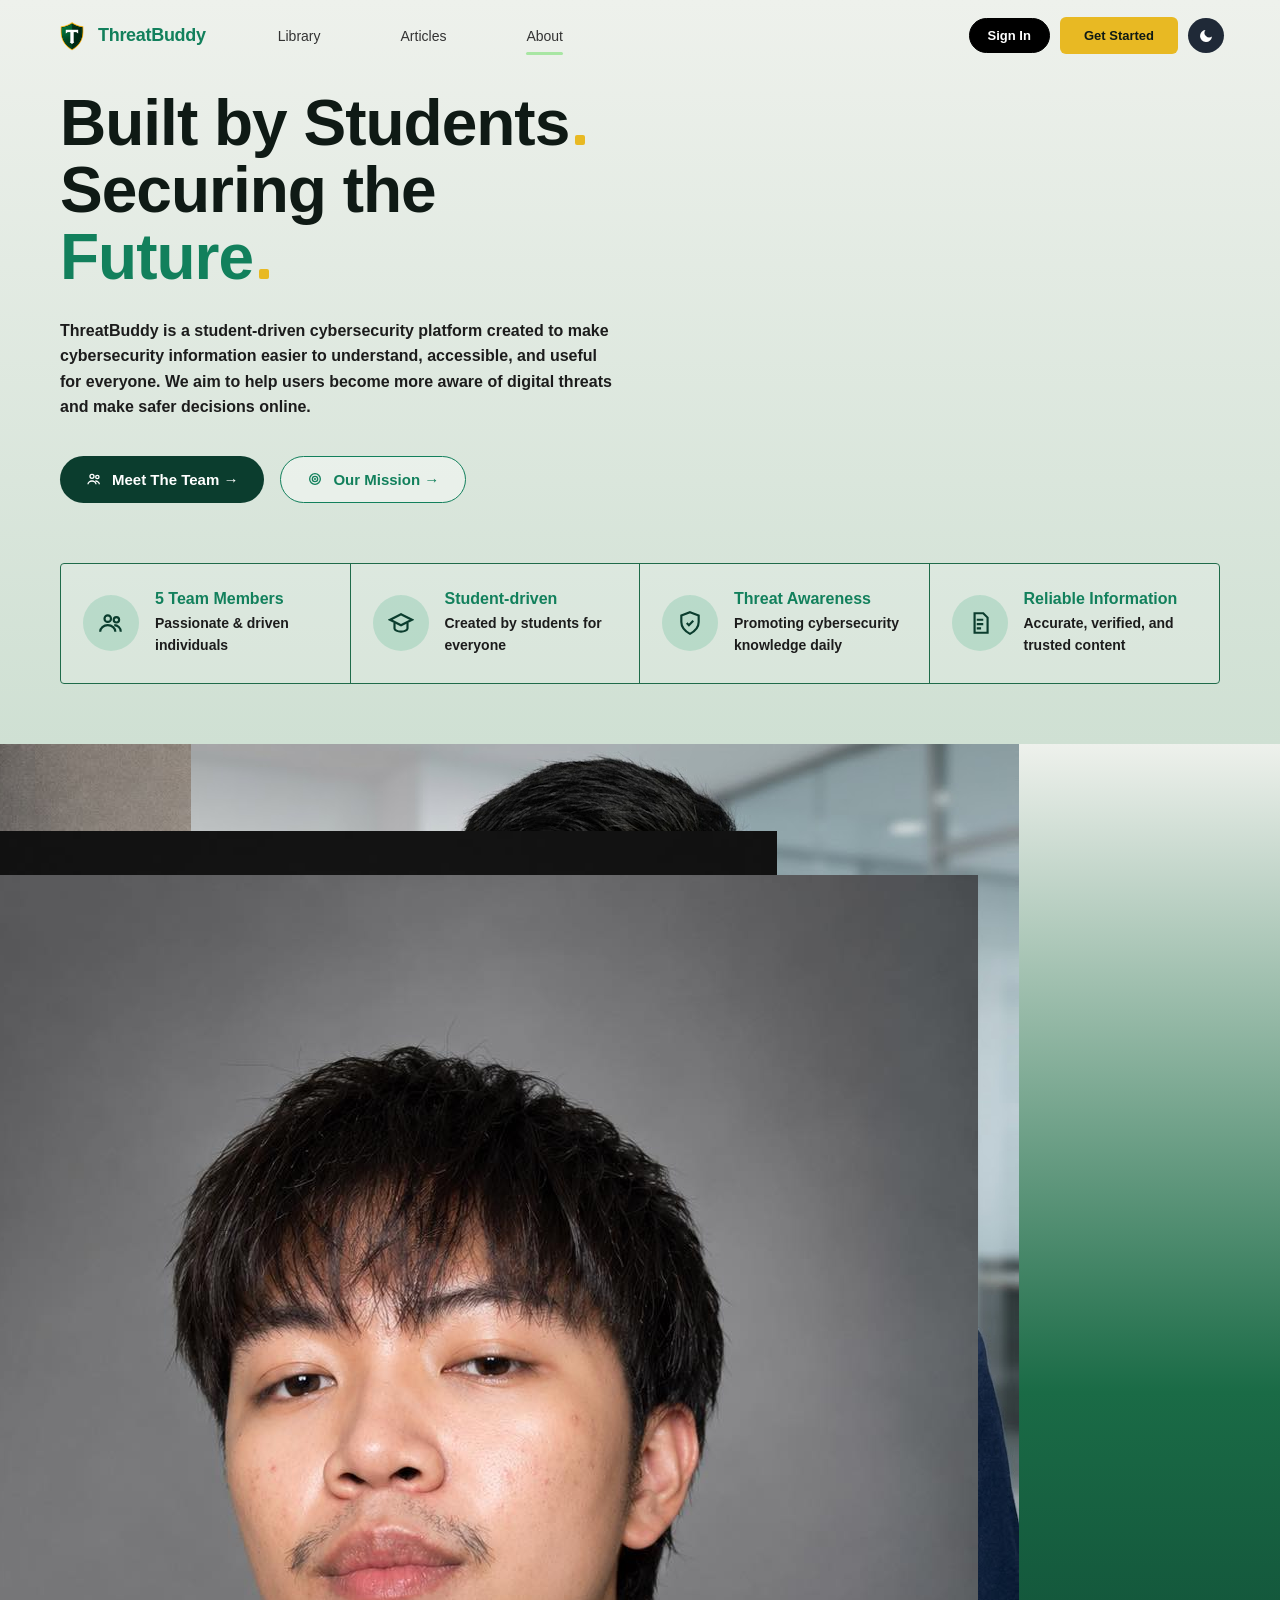
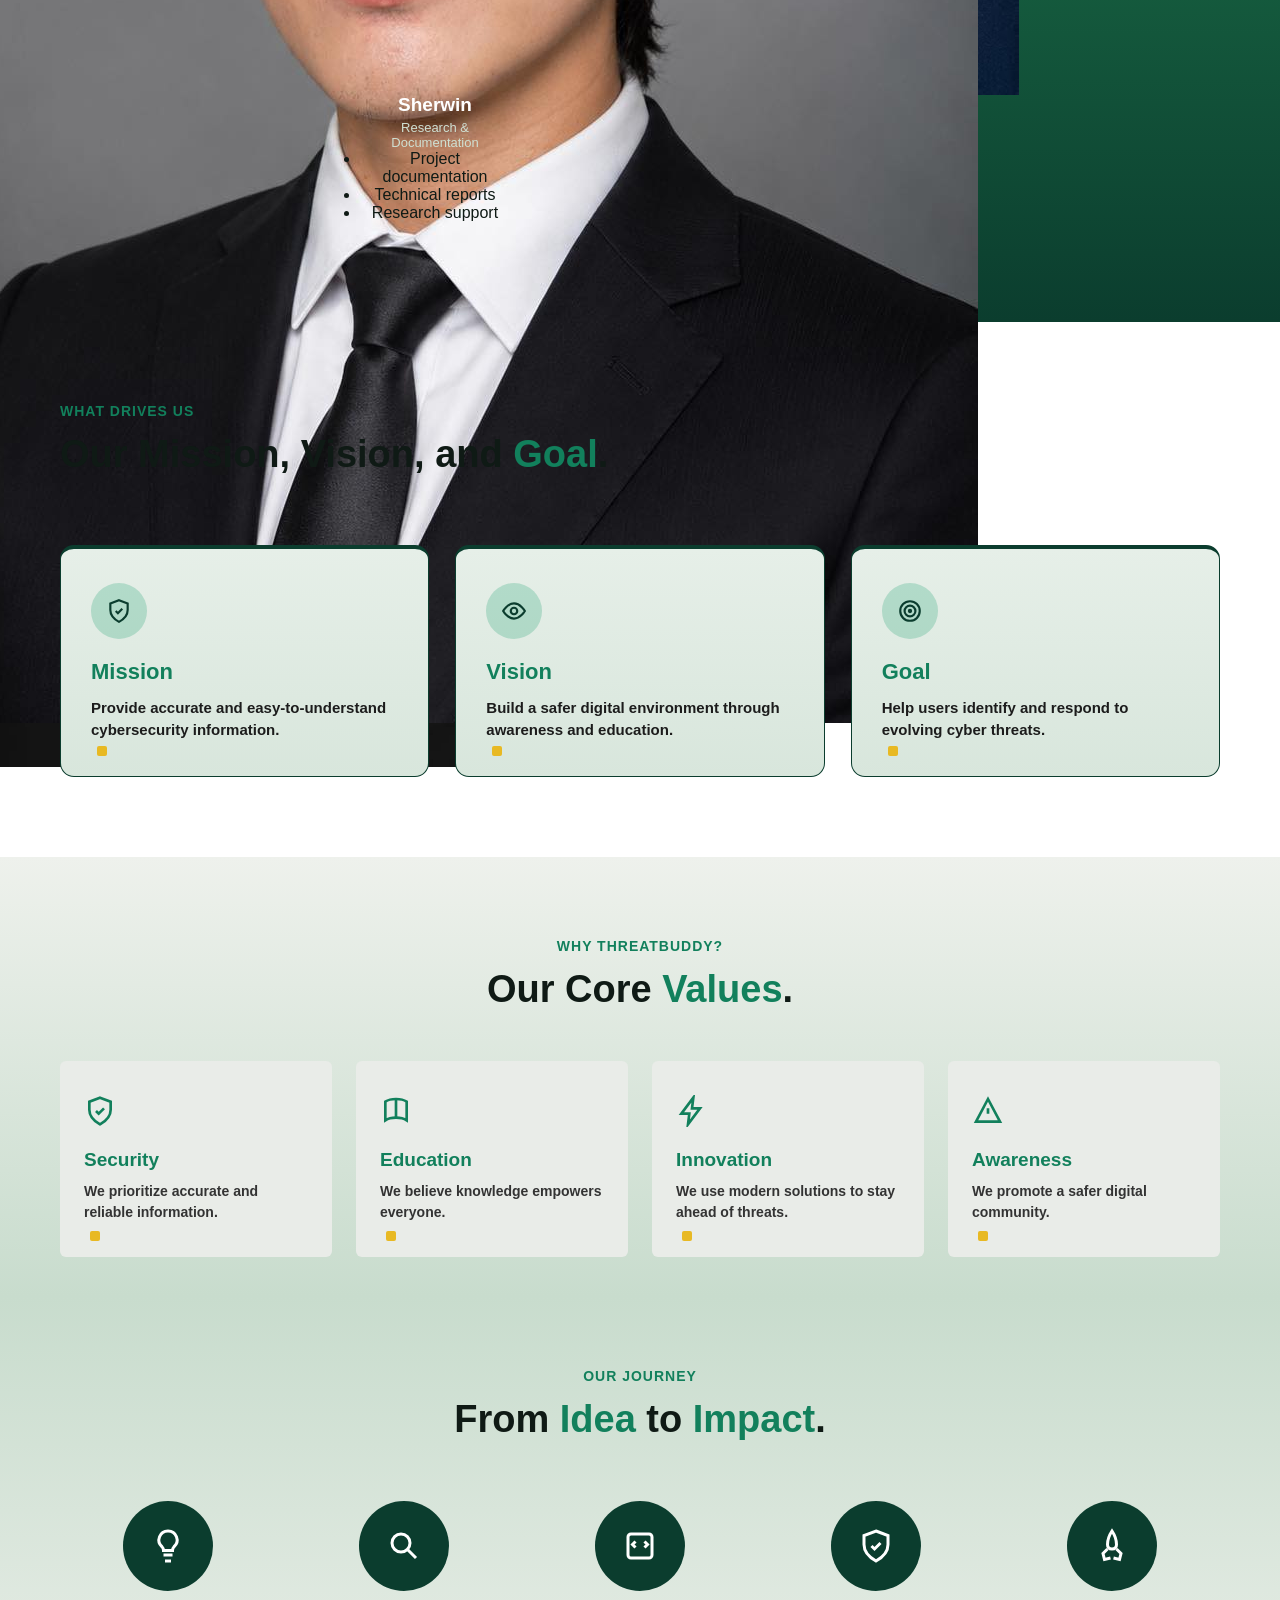
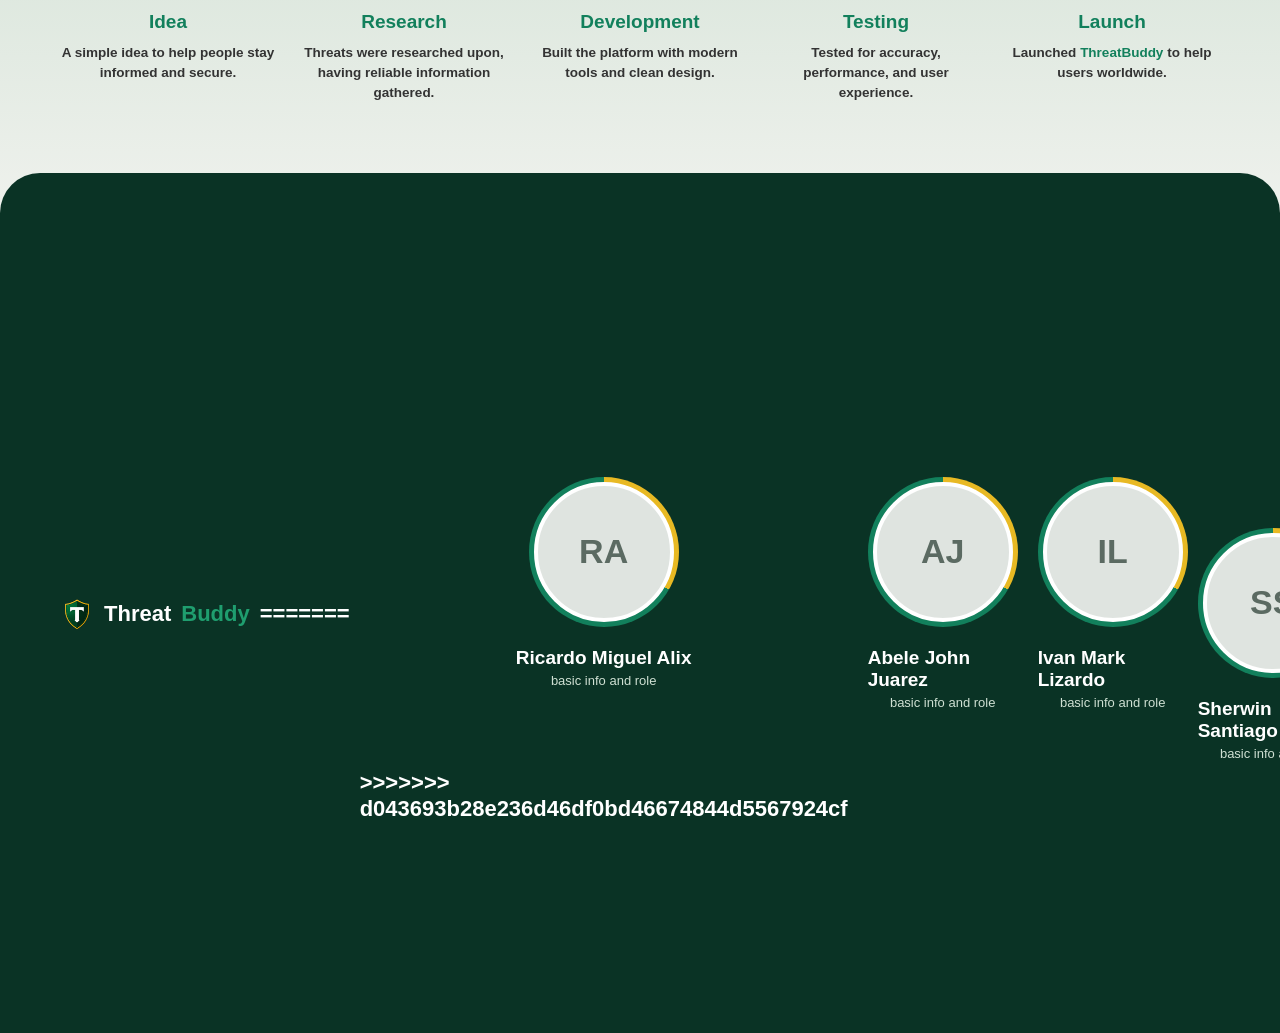
==== commit 3f589b06: "Merge branch 'main' of https://github.com/Abeleops/ThreatBuddy" ====
--- a/pages/About/index.html
+++ b/pages/About/index.html
@@ -1,91 +1,167 @@
-<!DOCTYPE html>
+<!doctype html>
 <html lang="en">
-<head>
-<meta charset="UTF-8">
-<meta name="viewport" content="width=device-width, initial-scale=1.0">
-<title>ThreatBuddy — About</title>
-<link rel="stylesheet" href="./assets/css/style.css" />
-</head>
-<body>
-
-<!-- HEADER -->
-<header>
-  <div class="logo">
-    <img src="./assets/img/LogoTB.png" alt="ThreatBuddy logo" class="logo-icon-img">
-    Threat<span>Buddy</span>
-  </div>
-  <nav>
-    <ul>
-      <li><a href="../LibraryPage/index.php">Library</a></li>
-      <li><a href="../ArticlePage/index.php">Articles</a></li>
-      <li><a href="#">Resources</a></li>
-      <li class="active"><a href="../About/index.html">About</a></li>
-    </ul>
-  </nav>
-  <div class="header-actions">
-<a href="../SignIn/index.php" class="btn-outline">Sign In</a>
-<a href="../SignUp/index.php" class="btn-gold">Get Started</a>
-    <div class="icon-circle">
-      <svg width="16" height="16" viewBox="0 0 24 24" fill="currentColor"><path d="M12 3a9 9 0 1 0 9 9 7 7 0 0 1-9-9z"/></svg>
-    </div>
-  </div>
-</header>
-
-<!-- HERO -->
-<section class="hero dotted-bg">
-  <h1>Built by Students<span class="dot"></span></h1>
-  <h1>Securing the</h1>
-  <h1><span class="accent">Future</span><span class="dot"></span></h1>
-  <p>ThreatBuddy is a student-driven cybersecurity platform created to make cybersecurity information easier to understand, accessible, and useful for everyone. We aim to help users become more aware of digital threats and make safer decisions online.</p>
-  <div class="hero-buttons">
-    <a href="#team" class="btn-pill-dark">
-      <svg width="16" height="16" viewBox="0 0 24 24" fill="none" stroke="#fff" stroke-width="2"><circle cx="9" cy="8" r="3"/><circle cx="17" cy="9" r="2.5"/><path d="M3 20c0-3 3-5 6-5s6 2 6 5"/><path d="M14 15c3 0 6 2 6 5"/></svg>
-      Meet The Team →
-    </a>
-    <a href="#mission" class="btn-pill-outline">
-      <svg width="16" height="16" viewBox="0 0 24 24" fill="none" stroke="currentColor" stroke-width="2"><circle cx="12" cy="12" r="8"/><circle cx="12" cy="12" r="4"/><circle cx="12" cy="12" r="0.6" fill="currentColor"/></svg>
-      Our Mission →
-    </a>
-  </div>
-
-  <div class="stats-row">
-    <div class="stat-card">
-      <div class="stat-icon"><svg viewBox="0 0 24 24" fill="none" stroke-width="2"><circle cx="9" cy="8" r="3"/><circle cx="17" cy="9" r="2.5"/><path d="M2 20c0-3.3 3.1-6 7-6s7 2.7 7 6"/><path d="M15 14c3.3 0 6 2.7 6 6"/></svg></div>
-      <div>
-        <h4>5 Team Members</h4>
-        <p>Passionate &amp; driven individuals</p>
-      </div>
-    </div>
-    <div class="stat-card">
-      <div class="stat-icon"><svg viewBox="0 0 24 24" fill="none" stroke-width="2"><path d="M2 9l10-5 10 5-10 5-10-5z"/><path d="M6 12v5c0 1.5 2.7 3 6 3s6-1.5 6-3v-5"/></svg></div>
-      <div>
-        <h4>Student-driven</h4>
-        <p>Created by students for everyone</p>
-      </div>
-    </div>
-    <div class="stat-card">
-      <div class="stat-icon"><svg viewBox="0 0 24 24" fill="none" stroke-width="2"><path d="M12 2l8 3v6c0 5-3.5 8.5-8 11-4.5-2.5-8-6-8-11V5z"/><path d="M9 12l2 2 4-4"/></svg></div>
-      <div>
-        <h4>Threat Awareness</h4>
-        <p>Promoting cybersecurity knowledge daily</p>
-      </div>
-    </div>
-    <div class="stat-card">
-      <div class="stat-icon"><svg viewBox="0 0 24 24" fill="none" stroke-width="2"><path d="M7 3h8l4 4v14H7z"/><path d="M9 9h6M9 13h6M9 17h4"/></svg></div>
-      <div>
-        <h4>Reliable Information</h4>
-        <p>Accurate, verified, and trusted content</p>
-      </div>
-    </div>
-  </div>
-</section>
-
-<!-- TEAM -->
-<section class="team-section dotted-bg" id="team">
-  <div class="eyebrow">MEET THE TEAM<span class="dot"></span></div>
-  <h2>THE MINDS BEHIND <span>THREATBUDDY</span></h2>
-  <p class="subtitle">We are a team of students with different skills and perspectives, working together to make the internet safer for everyone.</p>
-
+  <head>
+    <meta charset="UTF-8" />
+    <meta name="viewport" content="width=device-width, initial-scale=1.0" />
+    <title>ThreatBuddy — About</title>
+    <link rel="stylesheet" href="./assets/css/style.css" />
+  </head>
+  <body>
+    <!-- HEADER -->
+    <nav class="navbar">
+      <div class="leftSide">
+        <!-- Logo -->
+        <a href="../../index.php" class="logo">
+          <img src="assets/img/LogoTB.png" alt="" id="LogoTb" />
+          <span class="logo-text">Threat<span>Buddy</span></span>
+        </a>
+
+        <!-- Nav Links -->
+        <ul class="nav-links" id="navLinks">
+          <li><a href="../LibraryPage/index.php">Library</a></li>
+          <li><a href="../ArticlePage/index.php">Articles</a></li>
+          <!-- <li><a href="pages/Admin/index.php" class="nav-link">Resources ▾</a></li> -->
+          <li class="active"><a href="pages/About/index.html">About</a></li>
+        </ul>
+      </div>
+
+      <!-- Actions -->
+      <div class="righSide">
+        <div class="nav-actions">
+          <button
+            onclick="location.href = 'pages/SignIn/index.php'"
+            class="btn-signin"
+          >
+            Sign In
+          </button>
+          <button
+            onclick="location.href = 'pages/SignUp/index.php'"
+            class="btn-get-started"
+          >
+            Get Started
+          </button>
+          <button
+            class="btn-theme"
+            id="themeToggle"
+            aria-label="Toggle dark mode"
+          >
+            <svg viewBox="0 0 24 24">
+              <path d="M21 12.79A9 9 0 1 1 11.21 3 7 7 0 0 0 21 12.79z" />
+            </svg>
+          </button>
+        </div>
+      </div>
+    </nav>
+
+    <!-- HERO -->
+    <section class="hero dotted-bg">
+      <h1>Built by Students<span class="dot"></span></h1>
+      <h1>Securing the</h1>
+      <h1><span class="accent">Future</span><span class="dot"></span></h1>
+      <p>
+        ThreatBuddy is a student-driven cybersecurity platform created to make
+        cybersecurity information easier to understand, accessible, and useful
+        for everyone. We aim to help users become more aware of digital threats
+        and make safer decisions online.
+      </p>
+      <div class="hero-buttons">
+        <a href="#team" class="btn-pill-dark">
+          <svg
+            width="16"
+            height="16"
+            viewBox="0 0 24 24"
+            fill="none"
+            stroke="#fff"
+            stroke-width="2"
+          >
+            <circle cx="9" cy="8" r="3" />
+            <circle cx="17" cy="9" r="2.5" />
+            <path d="M3 20c0-3 3-5 6-5s6 2 6 5" />
+            <path d="M14 15c3 0 6 2 6 5" />
+          </svg>
+          Meet The Team →
+        </a>
+        <a href="#mission" class="btn-pill-outline">
+          <svg
+            width="16"
+            height="16"
+            viewBox="0 0 24 24"
+            fill="none"
+            stroke="currentColor"
+            stroke-width="2"
+          >
+            <circle cx="12" cy="12" r="8" />
+            <circle cx="12" cy="12" r="4" />
+            <circle cx="12" cy="12" r="0.6" fill="currentColor" />
+          </svg>
+          Our Mission →
+        </a>
+      </div>
+
+      <div class="stats-row">
+        <div class="stat-card">
+          <div class="stat-icon">
+            <svg viewBox="0 0 24 24" fill="none" stroke-width="2">
+              <circle cx="9" cy="8" r="3" />
+              <circle cx="17" cy="9" r="2.5" />
+              <path d="M2 20c0-3.3 3.1-6 7-6s7 2.7 7 6" />
+              <path d="M15 14c3.3 0 6 2.7 6 6" />
+            </svg>
+          </div>
+          <div>
+            <h4>5 Team Members</h4>
+            <p>Passionate &amp; driven individuals</p>
+          </div>
+        </div>
+        <div class="stat-card">
+          <div class="stat-icon">
+            <svg viewBox="0 0 24 24" fill="none" stroke-width="2">
+              <path d="M2 9l10-5 10 5-10 5-10-5z" />
+              <path d="M6 12v5c0 1.5 2.7 3 6 3s6-1.5 6-3v-5" />
+            </svg>
+          </div>
+          <div>
+            <h4>Student-driven</h4>
+            <p>Created by students for everyone</p>
+          </div>
+        </div>
+        <div class="stat-card">
+          <div class="stat-icon">
+            <svg viewBox="0 0 24 24" fill="none" stroke-width="2">
+              <path d="M12 2l8 3v6c0 5-3.5 8.5-8 11-4.5-2.5-8-6-8-11V5z" />
+              <path d="M9 12l2 2 4-4" />
+            </svg>
+          </div>
+          <div>
+            <h4>Threat Awareness</h4>
+            <p>Promoting cybersecurity knowledge daily</p>
+          </div>
+        </div>
+        <div class="stat-card">
+          <div class="stat-icon">
+            <svg viewBox="0 0 24 24" fill="none" stroke-width="2">
+              <path d="M7 3h8l4 4v14H7z" />
+              <path d="M9 9h6M9 13h6M9 17h4" />
+            </svg>
+          </div>
+          <div>
+            <h4>Reliable Information</h4>
+            <p>Accurate, verified, and trusted content</p>
+          </div>
+        </div>
+      </div>
+    </section>
+
+    <!-- TEAM -->
+    <section class="team-section dotted-bg" id="team">
+      <div class="eyebrow">MEET THE TEAM<span class="dot"></span></div>
+      <h2>THE MINDS BEHIND <span>THREATBUDDY</span></h2>
+      <p class="subtitle">
+        We are a team of students with different skills and perspectives,
+        working together to make the internet safer for everyone.
+      </p>
+
+<<<<<<< HEAD
     <div class="team-grid">
 <div class="team-grid">
 
@@ -288,66 +364,292 @@
       <div class="footer-logo">
         <img src="./assets/img/LogoTB.png" alt="ThreatBuddy logo" class="logo-icon-img">
         Threat<span>Buddy</span>
-      </div>
-      <p class="desc">Your trusted companion for threat intelligence, cybersecurity awareness, and a safer digital future.</p>
-      <div class="footer-feature"><svg viewBox="0 0 24 24" stroke-width="2"><path d="M12 2l8 3v6c0 5-3.5 8.5-8 11-4.5-2.5-8-6-8-11V5z"/><path d="M9 12l2 2 4-4"/></svg>Real-time threat updates</div>
-      <div class="footer-feature"><svg viewBox="0 0 24 24" stroke-width="2"><circle cx="9" cy="8" r="3"/><circle cx="17" cy="9" r="2.5"/><path d="M2 20c0-3.3 3.1-6 7-6s7 2.7 7 6"/></svg>Curated by security experts</div>
-      <div class="footer-feature"><svg viewBox="0 0 24 24" stroke-width="2"><circle cx="12" cy="12" r="9"/><circle cx="12" cy="12" r="4"/><circle cx="12" cy="12" r="1" fill="currentColor"/></svg>Reliable. Relevant. Actionable.</div>
-      <div class="social-row">
-        <div class="social-circle">𝕏</div>
-        <div class="social-circle">in</div>
-        <div class="social-circle">gh</div>
-        <div class="social-circle">✉</div>
-      </div>
-    </div>
-
-    <div class="footer-col">
-      <h4>Explore</h4>
-      <div class="footer-underline"></div>
-      <ul>
-        <li><a href="#">Threat Library</a></li>
-        <li><a href="#">Articles</a></li>
-        <li><a href="#">Threat Categories</a></li>
-      </ul>
-    </div>
-
-    <div class="footer-col">
-      <h4>Resources</h4>
-      <div class="footer-underline"></div>
-      <ul>
-        <li><a href="#">Cybersecurity Basics</a></li>
-        <li><a href="#">Best Practices</a></li>
-      </ul>
-      <h4 style="margin-top:30px;">Company</h4>
-      <div class="footer-underline"></div>
-      <ul>
-        <li><a href="#">About Us</a></li>
-        <li><a href="#">Our Mission</a></li>
-        <li><a href="#">Privacy Policy</a></li>
-        <li><a href="#">Contact Us</a></li>
-      </ul>
-    </div>
-
-    <div class="footer-col">
-      <div class="newsletter-title">Stay Updated</div>
-      <p style="color:#fff;font-weight:700;margin-bottom:10px;">Cybersecurity info you can't live without</p>
-      <p class="newsletter-text">Want to stay informed on the latest news in cybersecurity? Sign up for our newsletter and learn how to protect your computer from threats.</p>
-      <div class="newsletter-input">
-        <input type="email" placeholder="Enter your email">
-        <button><svg viewBox="0 0 24 24"><path d="M3 20l18-8L3 4v6l12 2-12 2z"/></svg></button>
-      </div>
-      <div class="banner">
-        <svg viewBox="0 0 24 24"><path d="M12 2l8 3v6c0 5-3.5 8.5-8 11-4.5-2.5-8-6-8-11V5z"/><path d="M9 12l2 2 4-4"/></svg>
-        <p>Cyber Threats Don't Sleep.<strong>Stay One Step Ahead</strong></p>
-      </div>
-    </div>
-  </div>
-
-  <div class="footer-bottom">
-    <div class="footer-bottom-logo">1992</div>
-    <p>© 2026 ThreatBuddy. All rights reserved</p>
-  </div>
-</footer>
-
-</body>
-</html>+=======
+      <div class="team-grid">
+        <div class="member">
+          <div class="avatar-ring"><div class="avatar">RA</div></div>
+          <h3>Ricardo Miguel Alix</h3>
+          <p>basic info and role</p>
+        </div>
+        <div class="member">
+          <div class="avatar-ring"><div class="avatar">AJ</div></div>
+          <h3>Abele John Juarez</h3>
+          <p>basic info and role</p>
+        </div>
+        <div class="member">
+          <div class="avatar-ring"><div class="avatar">IL</div></div>
+          <h3>Ivan Mark Lizardo</h3>
+          <p>basic info and role</p>
+        </div>
+>>>>>>> d043693b28e236d46df0bd46674844d5567924cf
+      </div>
+
+      <div class="team-grid row-two">
+        <div class="member">
+          <div class="avatar-ring"><div class="avatar">SS</div></div>
+          <h3>Sherwin Santiago</h3>
+          <p>basic info and role</p>
+        </div>
+        <div class="member">
+          <div class="avatar-ring"><div class="avatar">LF</div></div>
+          <h3>Lee Andrei Flores</h3>
+          <p>basic info and role</p>
+        </div>
+      </div>
+    </section>
+
+    <!-- MISSION / VISION / GOAL -->
+    <section class="mvg-section" id="mission">
+      <div class="mvg-header">
+        <div class="eyebrow">WHAT DRIVES US</div>
+        <h2>Our Mission, Vision, and <span>Goal</span>.</h2>
+        <div class="underline"></div>
+      </div>
+
+      <div class="mvg-cards">
+        <div class="mvg-card">
+          <div class="mvg-icon">
+            <svg viewBox="0 0 24 24" stroke-width="2">
+              <path d="M12 2l8 3v6c0 5-3.5 8.5-8 11-4.5-2.5-8-6-8-11V5z" />
+              <path d="M9 12l2 2 4-4" />
+            </svg>
+          </div>
+          <h3>Mission</h3>
+          <p>
+            Provide accurate and easy-to-understand cybersecurity information.
+          </p>
+          <span class="dot"></span>
+        </div>
+        <div class="mvg-card">
+          <div class="mvg-icon">
+            <svg viewBox="0 0 24 24" stroke-width="2">
+              <path d="M2 12s4-7 10-7 10 7 10 7-4 7-10 7-10-7-10-7z" />
+              <circle cx="12" cy="12" r="3" />
+            </svg>
+          </div>
+          <h3>Vision</h3>
+          <p>
+            Build a safer digital environment through awareness and education.
+          </p>
+          <span class="dot"></span>
+        </div>
+        <div class="mvg-card">
+          <div class="mvg-icon">
+            <svg viewBox="0 0 24 24" stroke-width="2">
+              <circle cx="12" cy="12" r="9" />
+              <circle cx="12" cy="12" r="5" />
+              <circle cx="12" cy="12" r="1" fill="currentColor" />
+            </svg>
+          </div>
+          <h3>Goal</h3>
+          <p>Help users identify and respond to evolving cyber threats.</p>
+          <span class="dot"></span>
+        </div>
+      </div>
+    </section>
+
+    <!-- CORE VALUES -->
+    <section class="values-section dotted-bg">
+      <div class="eyebrow">WHY THREATBUDDY?</div>
+      <h2>Our Core <span>Values</span>.</h2>
+
+      <div class="values-grid">
+        <div class="value-card">
+          <div class="value-icon">
+            <svg viewBox="0 0 24 24" stroke-width="2">
+              <path d="M12 2l8 3v6c0 5-3.5 8.5-8 11-4.5-2.5-8-6-8-11V5z" />
+              <path d="M9 12l2 2 4-4" />
+            </svg>
+          </div>
+          <h4>Security</h4>
+          <p>We prioritize accurate and reliable information.</p>
+          <span class="dot"></span>
+        </div>
+        <div class="value-card">
+          <div class="value-icon">
+            <svg viewBox="0 0 24 24" stroke-width="2">
+              <path d="M4 5s3-2 8-2 8 2 8 2v14s-3-2-8-2-8 2-8 2z" />
+              <path d="M12 3v14" />
+            </svg>
+          </div>
+          <h4>Education</h4>
+          <p>We believe knowledge empowers everyone.</p>
+          <span class="dot"></span>
+        </div>
+        <div class="value-card">
+          <div class="value-icon">
+            <svg viewBox="0 0 24 24" stroke-width="2">
+              <path d="M13 2L4 14h6l-1 8 9-12h-6z" />
+            </svg>
+          </div>
+          <h4>Innovation</h4>
+          <p>We use modern solutions to stay ahead of threats.</p>
+          <span class="dot"></span>
+        </div>
+        <div class="value-card">
+          <div class="value-icon">
+            <svg viewBox="0 0 24 24" stroke-width="2">
+              <path d="M12 3l9 17H3z" />
+              <path d="M12 10v4M12 17h.01" />
+            </svg>
+          </div>
+          <h4>Awareness</h4>
+          <p>We promote a safer digital community.</p>
+          <span class="dot"></span>
+        </div>
+      </div>
+    </section>
+
+    <!-- JOURNEY -->
+    <section class="journey-section">
+      <div class="eyebrow">OUR JOURNEY</div>
+      <h2>From <span>Idea</span> to <span>Impact</span>.</h2>
+
+      <div class="journey-grid">
+        <div class="journey-step">
+          <div class="journey-icon">
+            <svg viewBox="0 0 24 24" stroke-width="2">
+              <path
+                d="M9 18h6M10 22h4M12 2a6 6 0 0 0-4 10.5c.6.6 1 1.4 1 2.5h6c0-1.1.4-1.9 1-2.5A6 6 0 0 0 12 2z"
+              />
+            </svg>
+          </div>
+          <h4>Idea</h4>
+          <p>A simple idea to help people stay informed and secure.</p>
+        </div>
+        <div class="journey-step">
+          <div class="journey-icon">
+            <svg viewBox="0 0 24 24" stroke-width="2">
+              <circle cx="10" cy="10" r="6" />
+              <path d="M20 20l-5.5-5.5" />
+            </svg>
+          </div>
+          <h4>Research</h4>
+          <p>
+            Threats were researched upon, having reliable information gathered.
+          </p>
+        </div>
+        <div class="journey-step">
+          <div class="journey-icon">
+            <svg viewBox="0 0 24 24" stroke-width="2">
+              <rect x="4" y="4" width="16" height="16" rx="2" />
+              <path d="M9 9l-2 2 2 2M15 9l2 2-2 2" />
+            </svg>
+          </div>
+          <h4>Development</h4>
+          <p>Built the platform with modern tools and clean design.</p>
+        </div>
+        <div class="journey-step">
+          <div class="journey-icon">
+            <svg viewBox="0 0 24 24" stroke-width="2">
+              <path d="M12 2l8 3v6c0 5-3.5 8.5-8 11-4.5-2.5-8-6-8-11V5z" />
+              <path d="M9 12l2 2 4-4" />
+            </svg>
+          </div>
+          <h4>Testing</h4>
+          <p>Tested for accuracy, performance, and user experience.</p>
+        </div>
+        <div class="journey-step">
+          <div class="journey-icon">
+            <svg viewBox="0 0 24 24" stroke-width="2">
+              <path d="M12 2c2 3 3 6 3 9 0 2-1 3-3 3s-3-1-3-3c0-3 1-6 3-9z" />
+              <path d="M9 14l-3 3 1 4 4-1M15 14l3 3-1 4-4-1" />
+            </svg>
+          </div>
+          <h4>Launch</h4>
+          <p>
+            Launched <span class="accent">ThreatBuddy</span> to help users
+            worldwide.
+          </p>
+        </div>
+      </div>
+    </section>
+
+    <!-- ───────── FOOTER ───────── -->
+    <footer class="site-footer">
+      <div class="footer-inner">
+        <div class="footer-brand">
+          <a href="../index.html" class="nav-brand footer-logo-link">
+            <img
+              src="../../assets/img/LogoTB.png"
+              alt="ThreatBuddy"
+              class="nav-logo"
+            />
+            <span class="brand-threat">Threat</span
+            ><span class="brand-buddy">Buddy</span>
+          </a>
+          <p>
+            Your trusted companion for threat intelligence, cybersecurity
+            awareness, and a safer digital future.
+          </p>
+          <ul class="footer-features">
+            <li>🛡 Real-time threat updates</li>
+            <li>👥 Curated by security experts</li>
+            <li>✔ Reliable. Relevant. Actionable.</li>
+          </ul>
+          <div class="footer-socials">
+            <a href="#" aria-label="X / Twitter">𝕏</a>
+            <a href="#" aria-label="LinkedIn">in</a>
+            <a href="#" aria-label="GitHub">⌥</a>
+            <a href="#" aria-label="Email">✉</a>
+          </div>
+        </div>
+
+        <div class="footer-col">
+          <h4>Explore</h4>
+          <ul>
+            <li><a href="index.php">Threat Library</a></li>
+            <li><a href="../ArticlePage/index.php">Articles</a></li>
+            <li><a href="index.php">Threat Categories</a></li>
+          </ul>
+        </div>
+
+        <div class="footer-col">
+          <h4>Resources</h4>
+          <ul>
+            <li><a href="../Admin/index.php">Cybersecurity Basics</a></li>
+            <li><a href="../Admin/index.php">Best Practices</a></li>
+          </ul>
+        </div>
+
+        <div class="footer-col">
+          <h4>Company</h4>
+          <ul>
+            <li><a href="../About/index.html">About Us</a></li>
+            <li><a href="../About/index.html">Our Mission</a></li>
+            <li><a href="#">Privacy Policy</a></li>
+            <li><a href="#">Contact Us</a></li>
+          </ul>
+        </div>
+
+        <div class="footer-col footer-newsletter">
+          <h4>Stay Updated</h4>
+          <p class="newsletter-headline">
+            Cybersecurity info you<br />can't live without
+          </p>
+          <p>
+            Want to stay informed on the latest news in cybersecurity? Sign up
+            for our newsletter and learn how to protect your computer from
+            threats.
+          </p>
+          <div class="newsletter-form">
+            <input type="email" placeholder="Enter your email" />
+            <button>➤</button>
+          </div>
+          <div class="footer-badge">
+            🛡
+            <span
+              ><strong>Cyber Threats Don't Sleep.</strong><br />Stay One Step
+              Ahead</span
+            >
+          </div>
+        </div>
+      </div>
+
+      <div class="footer-bottom">
+        <!-- <img src="../../assets/img/seal.png" alt="" class="footer-seal" /> -->
+        <p>© 2026 ThreatBuddy. All rights reserved</p>
+      </div>
+    </footer>
+  </body>
+</html>
--- a/pages/About/assets/css/style.css
+++ b/pages/About/assets/css/style.css
@@ -1,214 +1,1238 @@
-:root{
-    --green-dark:#0b3d2e;
-    --green-deep:#0a3325;
-    --green-mid:#12805c;
-    --green-accent:#1f9e6f;
-    --gold:#e8b923;
-    --gold-dark:#d9a812;
-    --cream:#f4f5f2;
-    --ink:#0f1a15;
-    --gray-text:#4a4a4a;
-    --border-green:#1f6b4a;
-  }
-
-  *{margin:0;padding:0;box-sizing:border-box;}
-
-  body{
-    font-family:'Poppins','Segoe UI',Arial,sans-serif;
-    color:var(--ink);
-    background:var(--cream);
-  }
-
-  h1,h2,h3,h4{font-weight:800;}
-
-  .dotted-bg{
-    background-image:radial-gradient(circle, rgba(15,26,21,0.18) 1px, transparent 1px);
-    background-size:22px 22px;
-  }
-
-  /* ===== HEADER ===== */
-  header{
-    display:flex;
-    align-items:center;
-    justify-content:space-between;
-    padding:18px 60px;
-    background:#fff;
-    border-bottom:1px solid #eee;
-    position:sticky;
-    top:0;
-    z-index:100;
-  }
-  .logo{
-    display:flex;
-    align-items:center;
-    gap:10px;
-    font-size:22px;
-    font-weight:800;
-    color:var(--ink);
-  }
-  .logo-icon{
-    width:34px;height:34px;
-    background:var(--green-dark);
-    border-radius:8px;
-    display:flex;align-items:center;justify-content:center;
-    color:#fff;font-size:18px;
-    clip-path: polygon(50% 0%, 100% 20%, 100% 60%, 50% 100%, 0% 60%, 0% 20%);
-  }
-  .logo-icon-img{
-    width:34px;height:34px;
-    object-fit:contain;
-    flex-shrink:0;
-  }
-  .logo span{color:var(--green-mid);}
-
-  nav ul{
-    display:flex;
-    gap:38px;
-    list-style:none;
-  }
-  nav a{
-    text-decoration:none;
-    color:var(--ink);
-    font-weight:600;
-    font-size:15px;
-  }
-  nav .active{
-    position:relative;
-  }
-  nav .active::after{
-    content:'';
-    position:absolute;
-    left:0;right:0;bottom:-8px;
-    height:2px;
-    background:var(--ink);
-  }
-
-  .header-actions{
-    display:flex;
-    align-items:center;
-    gap:14px;
-  }
-  .btn-outline{
-    padding:9px 22px;
-    border:1.5px solid var(--green-dark);
-    border-radius:22px;
-    background:transparent;
-    font-weight:700;
-    font-size:14px;
-    color:var(--ink);
-    cursor:pointer;
-  }
-  .btn-gold{
-    padding:10px 24px;
-    border:none;
-    border-radius:22px;
-    background:var(--gold);
-    font-weight:700;
-    font-size:14px;
-    color:#26210a;
-    cursor:pointer;
-  }
-  .icon-circle{
-    width:38px;height:38px;
-    border-radius:50%;
-    background:var(--ink);
-    display:flex;align-items:center;justify-content:center;
-    color:#fff;
-    cursor:pointer;
-  }
-
-  /* ===== HERO ===== */
-  .hero{
-    padding:90px 60px 60px;
-    background:linear-gradient(180deg,#eef1ec 0%, #cfe0d3 100%);
-    position:relative;
-  }
-  .hero h1{
-    font-size:64px;
-    line-height:1.05;
-    letter-spacing:-1px;
-  }
-  .hero h1 .accent{color:var(--green-mid);}
-  .dot{
-    display:inline-block;
-    width:10px;height:10px;
-    background:var(--gold);
-    border-radius:2px;
-    margin-left:6px;
-  }
-  .hero p{
-    max-width:560px;
-    margin-top:26px;
-    font-size:16px;
-    line-height:1.6;
-    font-weight:600;
-    color:#1c1c1c;
-  }
-  .hero-buttons{
-    display:flex;
-    gap:16px;
-    margin-top:36px;
-  }
-  .btn-pill-dark{
-    display:flex;align-items:center;gap:10px;
-    padding:14px 26px;
-    background:var(--green-dark);
-    color:#fff;
-    border-radius:30px;
-    font-weight:700;
-    text-decoration:none;
-    font-size:15px;
-  }
-  .btn-pill-outline{
-    display:flex;align-items:center;gap:10px;
-    padding:14px 26px;
-    border:1.5px solid var(--green-mid);
-    color:var(--green-mid);
-    border-radius:30px;
-    font-weight:700;
-    text-decoration:none;
-    font-size:15px;
-    background:rgba(255,255,255,0.4);
-  }
-
-  .stats-row{
-    margin-top:60px;
-    display:grid;
-    grid-template-columns:repeat(4,1fr);
-    border:1.5px solid var(--border-green);
-    border-radius:4px;
-    overflow:hidden;
-  }
-  .stat-card{
-    display:flex;
-    align-items:center;
-    gap:16px;
-    padding:26px 22px;
-    border-right:1.5px solid var(--border-green);
-    background:rgba(255,255,255,0.15);
-  }
-  .stat-card:last-child{border-right:none;}
-  .stat-icon{
-    width:56px;height:56px;
-    border-radius:50%;
-    background:rgba(31,158,111,0.18);
-    display:flex;align-items:center;justify-content:center;
-    flex-shrink:0;
-  }
-  .stat-icon svg{width:26px;height:26px;stroke:var(--green-dark);}
-  .stat-card h4{
-    font-size:16px;
-    color:var(--green-mid);
-    margin-bottom:4px;
-  }
-  .stat-card p{
-    font-size:14px;
-    font-weight:600;
-    color:#1c1c1c;
-    margin:0;
-    max-width:none;
-  }
-
+:root {
+  --green-dark: #0b3d2e;
+  --green-deep: #0a3325;
+  --green-mid: #12805c;
+  --green-accent: #1f9e6f;
+  --gold: #e8b923;
+  --gold-dark: #d9a812;
+  --cream: #f4f5f2;
+  --ink: #0f1a15;
+  --gray-text: #4a4a4a;
+  --border-green: #1f6b4a;
+}
+
+* {
+  margin: 0;
+  padding: 0;
+  box-sizing: border-box;
+}
+
+body {
+  font-family: "Poppins", "Segoe UI", Arial, sans-serif;
+  color: var(--ink);
+  background: var(--cream);
+}
+
+h1,
+h2,
+h3,
+h4 {
+  font-weight: 800;
+}
+
+.dotted-bg {
+  background-image: radial-gradient(
+    circle,
+    rgba(15, 26, 21, 0.18) 1px,
+    transparent 1px
+  );
+  background-size: 22px 22px;
+}
+
+/* ===== HEADER ===== */
+header {
+  display: flex;
+  align-items: center;
+  justify-content: space-between;
+  padding: 18px 60px;
+  background: #fff;
+  border-bottom: 1px solid #eee;
+  position: sticky;
+  top: 0;
+  z-index: 100;
+}
+.logo {
+  display: flex;
+  align-items: center;
+  gap: 10px;
+  font-size: 22px;
+  font-weight: 800;
+  color: var(--ink);
+}
+.logo-icon {
+  width: 34px;
+  height: 34px;
+  background: var(--green-dark);
+  border-radius: 8px;
+  display: flex;
+  align-items: center;
+  justify-content: center;
+  color: #fff;
+  font-size: 18px;
+  clip-path: polygon(50% 0%, 100% 20%, 100% 60%, 50% 100%, 0% 60%, 0% 20%);
+}
+.logo-icon-img {
+  width: 34px;
+  height: 34px;
+  object-fit: contain;
+  flex-shrink: 0;
+}
+.logo span {
+  color: var(--green-mid);
+}
+
+nav ul {
+  display: flex;
+  gap: 38px;
+  list-style: none;
+}
+nav a {
+  text-decoration: none;
+  color: var(--ink);
+  font-weight: 600;
+  font-size: 15px;
+}
+nav .active {
+  position: relative;
+}
+nav .active::after {
+  content: "";
+  position: absolute;
+  left: 0;
+  top: 25px;
+  width: 100%;
+  height: 3px;
+  background-color: #a8e6a3; /* light green */
+  border-radius: 5px;
+}
+
+.header-actions {
+  display: flex;
+  align-items: center;
+  gap: 14px;
+}
+.btn-outline {
+  padding: 9px 22px;
+  border: 1.5px solid var(--green-dark);
+  border-radius: 22px;
+  background: transparent;
+  font-weight: 700;
+  font-size: 14px;
+  color: var(--ink);
+  cursor: pointer;
+}
+.btn-gold {
+  padding: 10px 24px;
+  border: none;
+  border-radius: 22px;
+  background: var(--gold);
+  font-weight: 700;
+  font-size: 14px;
+  color: #26210a;
+  cursor: pointer;
+}
+.icon-circle {
+  width: 38px;
+  height: 38px;
+  border-radius: 50%;
+  background: var(--ink);
+  display: flex;
+  align-items: center;
+  justify-content: center;
+  color: #fff;
+  cursor: pointer;
+}
+
+/* ===== HERO ===== */
+.hero {
+  padding: 90px 60px 60px;
+  background: linear-gradient(180deg, #eef1ec 0%, #cfe0d3 100%);
+  position: relative;
+}
+.hero h1 {
+  font-size: 64px;
+  line-height: 1.05;
+  letter-spacing: -1px;
+}
+.hero h1 .accent {
+  color: var(--green-mid);
+}
+.dot {
+  display: inline-block;
+  width: 10px;
+  height: 10px;
+  background: var(--gold);
+  border-radius: 2px;
+  margin-left: 6px;
+}
+.hero p {
+  max-width: 560px;
+  margin-top: 26px;
+  font-size: 16px;
+  line-height: 1.6;
+  font-weight: 600;
+  color: #1c1c1c;
+}
+.hero-buttons {
+  display: flex;
+  gap: 16px;
+  margin-top: 36px;
+}
+.btn-pill-dark {
+  display: flex;
+  align-items: center;
+  gap: 10px;
+  padding: 14px 26px;
+  background: var(--green-dark);
+  color: #fff;
+  border-radius: 30px;
+  font-weight: 700;
+  text-decoration: none;
+  font-size: 15px;
+}
+.btn-pill-outline {
+  display: flex;
+  align-items: center;
+  gap: 10px;
+  padding: 14px 26px;
+  border: 1.5px solid var(--green-mid);
+  color: var(--green-mid);
+  border-radius: 30px;
+  font-weight: 700;
+  text-decoration: none;
+  font-size: 15px;
+  background: rgba(255, 255, 255, 0.4);
+}
+
+.stats-row {
+  margin-top: 60px;
+  display: grid;
+  grid-template-columns: repeat(4, 1fr);
+  border: 1.5px solid var(--border-green);
+  border-radius: 4px;
+  overflow: hidden;
+}
+.stat-card {
+  display: flex;
+  align-items: center;
+  gap: 16px;
+  padding: 26px 22px;
+  border-right: 1.5px solid var(--border-green);
+  background: rgba(255, 255, 255, 0.15);
+}
+.stat-card:last-child {
+  border-right: none;
+}
+.stat-icon {
+  width: 56px;
+  height: 56px;
+  border-radius: 50%;
+  background: rgba(31, 158, 111, 0.18);
+  display: flex;
+  align-items: center;
+  justify-content: center;
+  flex-shrink: 0;
+}
+.stat-icon svg {
+  width: 26px;
+  height: 26px;
+  stroke: var(--green-dark);
+}
+.stat-card h4 {
+  font-size: 16px;
+  color: var(--green-mid);
+  margin-bottom: 4px;
+}
+.stat-card p {
+  font-size: 14px;
+  font-weight: 600;
+  color: #1c1c1c;
+  margin: 0;
+  max-width: none;
+}
+
+/* ===== TEAM SECTION ===== */
+.team-section {
+  padding: 80px 60px 100px;
+  background: linear-gradient(180deg, #eef1ec 0%, #1a6b46 55%, #0b3d2e 100%);
+  text-align: center;
+}
+.eyebrow {
+  color: var(--green-dark);
+  font-weight: 800;
+  font-size: 14px;
+  letter-spacing: 1px;
+  display: inline-flex;
+  align-items: center;
+  gap: 8px;
+  margin-bottom: 14px;
+}
+.eyebrow .dot {
+  margin-left: 0;
+}
+.team-section .eyebrow {
+  color: #0b3d2e;
+}
+.team-section h2 {
+  font-size: 38px;
+  color: var(--ink);
+}
+.team-section h2 span {
+  color: var(--green-mid);
+}
+.team-section > p.subtitle {
+  max-width: 640px;
+  margin: 18px auto 0;
+  font-weight: 600;
+  color: #1c1c1c;
+  font-size: 15px;
+}
+
+.team-grid {
+  margin-top: 70px;
+  display: grid;
+  grid-template-columns: repeat(3, 1fr);
+  row-gap: 60px;
+  column-gap: 20px;
+  max-width: 900px;
+  margin-left: auto;
+  margin-right: auto;
+}
+.team-grid.row-two {
+  grid-template-columns: repeat(2, 1fr);
+  max-width: 400px;
+  margin-top: 60px;
+}
+.member {
+  display: flex;
+  flex-direction: column;
+  align-items: center;
+}
+.avatar-ring {
+  width: 150px;
+  height: 150px;
+  border-radius: 50%;
+  padding: 5px;
+  background: conic-gradient(
+    var(--gold) 0deg 120deg,
+    var(--green-mid) 120deg 360deg
+  );
+  display: flex;
+  align-items: center;
+  justify-content: center;
+  margin-bottom: 20px;
+}
+.avatar {
+  width: 100%;
+  height: 100%;
+  border-radius: 50%;
+  background: #dfe4e0;
+  border: 4px solid #fff;
+  display: flex;
+  align-items: center;
+  justify-content: center;
+  font-size: 34px;
+  font-weight: 800;
+  color: #5b6a62;
+}
+.member h3 {
+  font-size: 19px;
+  color: #fff;
+}
+.member p {
+  font-size: 13px;
+  color: #cfe0d3;
+  margin-top: 4px;
+  font-weight: 500;
+}
+
+/* ===== MISSION/VISION/GOAL ===== */
+.mvg-section {
+  padding: 80px 60px;
+  background: #fff;
+}
+.mvg-header {
+  max-width: 640px;
+}
+.mvg-header .eyebrow {
+  color: var(--green-mid);
+}
+.mvg-header h2 {
+  font-size: 38px;
+  color: var(--ink);
+}
+.mvg-header h2 span {
+  color: var(--green-mid);
+}
+.underline {
+  width: 80px;
+  height: 3px;
+  background: var(--gold);
+  margin-top: 16px;
+}
+
+.mvg-cards {
+  margin-top: 50px;
+  display: grid;
+  grid-template-columns: repeat(3, 1fr);
+  gap: 26px;
+}
+.mvg-card {
+  background: linear-gradient(180deg, #e6efe8, #d8e6dc);
+  border: 1.5px solid var(--green-dark);
+  border-top: 4px solid var(--green-dark);
+  border-radius: 14px;
+  padding: 34px 30px;
+  position: relative;
+}
+.mvg-icon {
+  width: 56px;
+  height: 56px;
+  border-radius: 50%;
+  background: rgba(31, 158, 111, 0.25);
+  display: flex;
+  align-items: center;
+  justify-content: center;
+  margin-bottom: 20px;
+}
+.mvg-icon svg {
+  width: 26px;
+  height: 26px;
+  stroke: var(--green-dark);
+  fill: none;
+}
+.mvg-card h3 {
+  color: var(--green-mid);
+  font-size: 22px;
+  margin-bottom: 12px;
+}
+.mvg-card p {
+  font-weight: 700;
+  font-size: 15px;
+  line-height: 1.5;
+  color: #1c1c1c;
+}
+.mvg-card .dot {
+  position: absolute;
+  left: 30px;
+  bottom: 20px;
+}
+
+/* ===== CORE VALUES ===== */
+.values-section {
+  padding: 80px 60px 40px;
+  background: linear-gradient(180deg, #eef1ec 0%, #c8dccd 100%);
+  text-align: center;
+}
+.values-section .eyebrow {
+  color: var(--green-mid);
+  justify-content: center;
+}
+.values-section h2 {
+  font-size: 38px;
+}
+.values-section h2 span {
+  color: var(--green-mid);
+}
+.values-grid {
+  margin-top: 50px;
+  display: grid;
+  grid-template-columns: repeat(4, 1fr);
+  gap: 24px;
+}
+.value-card {
+  background: #e9ece8;
+  border-radius: 6px;
+  padding: 34px 24px;
+  text-align: left;
+  position: relative;
+}
+.value-icon svg {
+  width: 32px;
+  height: 32px;
+  stroke: var(--green-mid);
+  fill: none;
+  margin-bottom: 18px;
+}
+.value-card h4 {
+  font-size: 19px;
+  color: var(--green-mid);
+  margin-bottom: 10px;
+}
+.value-card p {
+  font-size: 14px;
+  font-weight: 600;
+  color: #333;
+  line-height: 1.5;
+}
+.value-card .dot {
+  position: absolute;
+  left: 24px;
+  bottom: 16px;
+}
+
+/* ===== JOURNEY ===== */
+.journey-section {
+  padding: 70px 60px 100px;
+  background: linear-gradient(180deg, #c8dccd 0%, #eef1ec 100%);
+  text-align: center;
+}
+.journey-section .eyebrow {
+  color: var(--green-mid);
+  justify-content: center;
+}
+.journey-section h2 {
+  font-size: 38px;
+}
+.journey-section h2 span {
+  color: var(--green-mid);
+}
+.journey-grid {
+  margin-top: 60px;
+  display: grid;
+  grid-template-columns: repeat(5, 1fr);
+  gap: 20px;
+}
+.journey-step {
+  display: flex;
+  flex-direction: column;
+  align-items: center;
+}
+.journey-icon {
+  width: 90px;
+  height: 90px;
+  border-radius: 50%;
+  background: var(--green-dark);
+  display: flex;
+  align-items: center;
+  justify-content: center;
+  margin-bottom: 20px;
+}
+.journey-icon svg {
+  width: 36px;
+  height: 36px;
+  stroke: #fff;
+  fill: none;
+}
+.journey-step h4 {
+  font-size: 19px;
+  color: var(--green-mid);
+  margin-bottom: 10px;
+}
+.journey-step p {
+  font-size: 13.5px;
+  font-weight: 600;
+  color: #333;
+  line-height: 1.5;
+}
+.journey-step p .accent {
+  color: var(--green-mid);
+  font-weight: 800;
+}
+
+/* ===== FOOTER ===== */
+footer {
+  background: var(--green-deep);
+  color: #fff;
+  padding: 70px 60px 30px;
+  border-radius: 40px 40px 0 0;
+  margin-top: -30px;
+  position: relative;
+}
+.footer-grid {
+  display: grid;
+  grid-template-columns: 1.6fr 1fr 1fr 1.4fr;
+  gap: 40px;
+}
+.footer-logo {
+  display: flex;
+  align-items: center;
+  gap: 10px;
+  font-size: 22px;
+  font-weight: 800;
+  margin-bottom: 18px;
+}
+.footer-logo span {
+  color: var(--green-accent);
+}
+.footer-col p.desc {
+  font-size: 14px;
+  color: #cfe0d3;
+  line-height: 1.6;
+  max-width: 300px;
+  margin-bottom: 24px;
+}
+.footer-feature {
+  display: flex;
+  align-items: center;
+  gap: 10px;
+  font-size: 13.5px;
+  color: #e4ede6;
+  margin-bottom: 12px;
+}
+.footer-feature svg {
+  width: 18px;
+  height: 18px;
+  stroke: var(--green-accent);
+  fill: none;
+  flex-shrink: 0;
+}
+.social-row {
+  display: flex;
+  gap: 12px;
+  margin-top: 20px;
+}
+.social-circle {
+  width: 36px;
+  height: 36px;
+  border-radius: 50%;
+  border: 1.5px solid #3a6350;
+  display: flex;
+  align-items: center;
+  justify-content: center;
+  color: #fff;
+  font-size: 14px;
+}
+footer h4 {
+  font-size: 16px;
+  margin-bottom: 16px;
+  color: #fff;
+}
+.footer-underline {
+  width: 34px;
+  height: 2px;
+  background: var(--gold);
+  margin-bottom: 18px;
+  margin-top: -10px;
+}
+footer ul {
+  list-style: none;
+}
+footer ul li {
+  margin-bottom: 14px;
+}
+footer ul li a {
+  color: #cfe0d3;
+  text-decoration: none;
+  font-size: 14px;
+}
+.newsletter-title {
+  color: var(--gold);
+  font-size: 17px;
+  font-weight: 800;
+  margin-bottom: 12px;
+}
+.newsletter-text {
+  font-size: 13.5px;
+  color: #cfe0d3;
+  line-height: 1.6;
+  margin-bottom: 20px;
+}
+.newsletter-input {
+  display: flex;
+  background: #0f4534;
+  border-radius: 8px;
+  overflow: hidden;
+  margin-bottom: 18px;
+}
+.newsletter-input input {
+  flex: 1;
+  background: transparent;
+  border: none;
+  padding: 14px 16px;
+  color: #fff;
+  font-size: 14px;
+  outline: none;
+}
+.newsletter-input input::placeholder {
+  color: #8fae9c;
+}
+.newsletter-input button {
+  background: var(--green-accent);
+  border: none;
+  width: 52px;
+  display: flex;
+  align-items: center;
+  justify-content: center;
+  cursor: pointer;
+}
+.newsletter-input button svg {
+  width: 18px;
+  height: 18px;
+  stroke: #fff;
+  fill: none;
+}
+.banner {
+  display: flex;
+  align-items: center;
+  gap: 12px;
+  background: rgba(232, 185, 35, 0.12);
+  border: 1px solid var(--gold);
+  border-radius: 8px;
+  padding: 12px 16px;
+}
+.banner svg {
+  width: 24px;
+  height: 24px;
+  stroke: var(--gold);
+  fill: none;
+  flex-shrink: 0;
+}
+.banner p {
+  font-size: 13px;
+  color: #e4ede6;
+  line-height: 1.4;
+}
+.banner p strong {
+  color: var(--gold);
+  display: block;
+}
+
+.footer-bottom {
+  display: flex;
+  align-items: center;
+  justify-content: space-between;
+  margin-top: 50px;
+  padding-top: 24px;
+  border-top: 1px solid #22503c;
+}
+.footer-bottom-logo {
+  width: 44px;
+  height: 44px;
+  border-radius: 50%;
+  background: #f4d35e;
+  display: flex;
+  align-items: center;
+  justify-content: center;
+  color: #0b3d2e;
+  font-size: 11px;
+  font-weight: 800;
+  text-align: center;
+}
+.footer-bottom p {
+  font-size: 13px;
+  color: #a9c2b3;
+}
+
+@media (max-width: 1000px) {
+  header,
+  .hero,
+  .team-section,
+  .mvg-section,
+  .values-section,
+  .journey-section,
+  footer {
+    padding-left: 24px;
+    padding-right: 24px;
+  }
+  nav ul {
+    display: none;
+  }
+  .hero h1 {
+    font-size: 40px;
+  }
+  .stats-row,
+  .team-grid,
+  .mvg-cards,
+  .values-grid,
+  .journey-grid,
+  .footer-grid {
+    grid-template-columns: repeat(2, 1fr);
+  }
+  .team-grid.row-two {
+    grid-template-columns: repeat(2, 1fr);
+  }
+}
+
+.navbar {
+  height: 72px;
+  display: flex;
+  align-items: center;
+  justify-content: space-between;
+  padding: 0 56px;
+  border-bottom: 1px solid transparent;
+  background: transparent;
+  position: absolute;
+  top: 0;
+  left: 0;
+  width: 100%;
+  z-index: 20;
+}
+
+.navbar .leftSide {
+  display: flex;
+  align-items: center;
+  justify-content: space-between;
+  gap: 2rem;
+}
+
+#navLinks {
+  display: flex;
+  gap: 5rem;
+}
+
+.logo {
+  display: flex;
+  align-items: center;
+  gap: 10px;
+  text-decoration: none;
+  flex-shrink: 0;
+}
+
+.logo-icon {
+  width: 36px;
+  height: 36px;
+  background: var(--green);
+  border-radius: 8px;
+  display: flex;
+  align-items: center;
+  justify-content: center;
+}
+
+#LogoTb {
+  height: 2rem;
+}
+
+.logo-icon svg {
+  width: 20px;
+  height: 20px;
+  fill: #fff;
+}
+
+.logo-text {
+  font-size: 18px;
+  font-weight: 700;
+  color: var(--text);
+  letter-spacing: -0.3px;
+}
+
+.logo-text span {
+  color: var(--green);
+}
+
+.nav-links {
+  display: flex;
+  align-items: center;
+  gap: 32px;
+  list-style: none;
+  margin: 0 auto;
+  padding: 0 40px;
+}
+
+.nav-links a {
+  font-size: 14px;
+  color: var(--text);
+  text-decoration: none;
+  font-weight: 500;
+  transition: color 0.2s ease;
+}
+
+.nav-links a:hover {
+  color: var(--green);
+}
+
+.nav-actions {
+  display: flex;
+  align-items: center;
+  gap: 10px;
+  flex-shrink: 0;
+}
+
+.btn-signin,
+.btn-outline {
+  padding: 11px 20px;
+  border-radius: 6px;
+  border: 1px solid var(--border);
+  background: var(--white);
+  font-size: 13px;
+  font-weight: 600;
+  color: var(--black);
+  cursor: pointer;
+  transition: all 0.2s ease;
+  text-decoration: none;
+  display: inline-flex;
+  align-items: center;
+  white-space: nowrap;
+}
+
+.btn-signin:hover,
+.btn-outline:hover {
+  background: var(--green-light);
+  border-color: var(--green);
+}
+
+.btn-get-started,
+.btn-solid {
+  padding: 11px 24px;
+  border-radius: 6px;
+  border: none;
+  background: var(--gold);
+  font-size: 13px;
+  font-weight: 600;
+  color: var(--text);
+  cursor: pointer;
+  transition: opacity 0.2s ease;
+  text-decoration: none;
+  display: inline-flex;
+  align-items: center;
+  white-space: nowrap;
+}
+
+.btn-get-started:hover,
+.btn-solid:hover {
+  opacity: 0.9;
+}
+
+.btn-theme {
+  width: 36px;
+  height: 35px;
+  border-radius: 50%;
+  background: #1f2937;
+  border: none;
+  cursor: pointer;
+  display: flex;
+  align-items: center;
+  justify-content: center;
+  font-size: 18px;
+}
+
+.btn-theme svg {
+  width: 16px;
+  height: 16px;
+  fill: #fff;
+}
+
+.btn-theme svg {
+  width: 16px;
+  height: 16px;
+  fill: #fff;
+}
+
+.nav-links li a {
+  position: relative;
+  text-decoration: none;
+  color: #333;
+  padding-bottom: 6px;
+  transition: color 0.3s ease;
+}
+
+.nav-links li a.active {
+  color: #000; /* optional */
+}
+
+.nav-links li a.active::after {
+  content: "";
+  position: absolute;
+  left: 0;
+  bottom: 0;
+  width: 100%;
+  height: 3px;
+  background-color: #a8e6a3; /* light green */
+  border-radius: 5px;
+}
+
+/* Footer */
+.site-footer {
+  background: #0f2a24;
+  color: #d1d5db;
+  padding: 60px 56px 40px;
+  border-top: 1px solid rgba(255, 255, 255, 0.1);
+  flex-shrink: 0;
+}
+
+.footer-inner {
+  max-width: 1400px;
+  margin: 0 auto;
+  display: grid;
+  grid-template-columns: 2fr 1fr 1fr 1fr 1.2fr;
+  gap: 40px;
+  margin-bottom: 40px;
+}
+
+.footer-brand {
+  display: flex;
+  flex-direction: column;
+  gap: 16px;
+}
+
+.footer-logo-link {
+  display: flex;
+  align-items: center;
+  gap: 12px;
+  text-decoration: none;
+}
+
+.footer-brand .nav-logo {
+  width: 36px;
+  height: 36px;
+}
+
+.footer-brand .brand-threat {
+  color: #ffffff;
+}
+
+.footer-brand .brand-buddy {
+  color: #1fb575;
+}
+
+.footer-brand > p {
+  font-size: 14px;
+  color: #d1d5db;
+  line-height: 1.6;
+}
+
+.footer-features {
+  list-style: none;
+  display: flex;
+  flex-direction: column;
+  gap: 8px;
+  font-size: 13px;
+  color: #d1d5db;
+}
+
+.footer-socials {
+  display: flex;
+  gap: 12px;
+}
+
+.footer-socials a {
+  width: 40px;
+  height: 40px;
+  display: flex;
+  align-items: center;
+  justify-content: center;
+  border: 2px solid rgba(31, 181, 117, 0.4);
+  border-radius: 50%;
+  color: #d1d5db;
+  text-decoration: none;
+  transition: all 0.2s ease;
+  font-size: 16px;
+}
+
+.footer-socials a:hover {
+  background: rgba(31, 181, 117, 0.1);
+  border-color: rgba(31, 181, 117, 0.8);
+  color: #ffffff;
+}
+
+.footer-col {
+  display: flex;
+  flex-direction: column;
+  gap: 16px;
+}
+
+.footer-col h4 {
+  font-size: 14px;
+  font-weight: 600;
+  color: #1fb575;
+  margin: 0;
+  border-bottom: 2px solid #1fb575;
+  padding-bottom: 8px;
+}
+
+.footer-col ul {
+  list-style: none;
+  display: flex;
+  flex-direction: column;
+  gap: 10px;
+}
+
+.footer-col a {
+  font-size: 13px;
+  color: #d1d5db;
+  text-decoration: none;
+  transition: color 0.2s ease;
+}
+
+.footer-col a:hover {
+  color: #fff;
+}
+
+.footer-newsletter {
+  display: flex;
+  flex-direction: column;
+  gap: 12px;
+}
+
+.newsletter-headline {
+  font-size: 16px;
+  font-weight: 600;
+  color: #fbbf24;
+  margin: 0;
+}
+
+.footer-newsletter > p {
+  font-size: 13px;
+  color: #d1d5db;
+  line-height: 1.6;
+  margin: 0;
+}
+
+.newsletter-form {
+  display: flex;
+  gap: 8px;
+}
+
+.newsletter-form input {
+  flex: 1;
+  padding: 10px 14px;
+  border: 1px solid rgba(255, 255, 255, 0.3);
+  border-radius: 6px;
+  background: rgba(255, 255, 255, 0.1);
+  color: #fff;
+  font-size: 13px;
+}
+
+.newsletter-form input::placeholder {
+  color: #9ca3af;
+}
+
+.newsletter-form button {
+  padding: 10px 16px;
+  background: #1fb575;
+  border: none;
+  border-radius: 6px;
+  color: #000;
+  font-weight: 600;
+  cursor: pointer;
+  transition: opacity 0.2s ease;
+}
+
+.newsletter-form button:hover {
+  opacity: 0.9;
+}
+
+.footer-badge {
+  padding: 16px;
+  background: rgba(31, 181, 117, 0.15);
+  border: 1px solid rgba(31, 181, 117, 0.3);
+  border-radius: 8px;
+  font-size: 12px;
+  color: #d1d5db;
+  display: flex;
+  align-items: center;
+  gap: 8px;
+}
+
+.footer-badge span {
+  color: #fbbf24;
+}
+
+.footer-bottom {
+  max-width: 1400px;
+  margin: 0 auto;
+  padding-top: 24px;
+  border-top: 1px solid rgba(255, 255, 255, 0.1);
+  display: flex;
+  align-items: center;
+  justify-content: space-between;
+}
+
+.footer-seal {
+  width: 60px;
+  height: 60px;
+}
+
+.footer-bottom p {
+  font-size: 12px;
+  color: #9ca3af;
+  margin: 0;
+}
+
+/* Dark mode for library */
+body.dark .lib-hero {
+  background: linear-gradient(135deg, #1a3a2a 0%, #0f2818 100%);
+}
+
+body.dark .lib-section {
+  background: var(--bg);
+}
+
+body.dark .filter-bar {
+  color: var(--text);
+}
+
+body.dark .search-input,
+body.dark .filter-select {
+  background: #1f2937;
+  color: var(--text);
+  border-color: #374151;
+}
+
+body.dark .threat-card {
+  background: #1f2937;
+  border-color: #374151;
+}
+
+body.dark .threat-header:hover {
+  background: #111827;
+}
+
+body.dark .threat-body {
+  border-top-color: #374151;
+}
+
+body.dark {
+  --bg: #0f1117;
+  --text: #e5e7eb;
+  --text-main: #e5e7eb;
+  --text-muted: #9ca3af;
+  --muted: #9ca3af;
+  --border: #1f2937;
+  --white: #171a21;
+  --black: #f5f5f5;
+  --green-light: #16281f;
+}
+
+body.dark .navbar,
+body.dark .site-footer {
+  background: #0f2a24;
+}
+
+body.dark .btn-signin {
+  border-color: #e5e7eb;
+  color: #f9fafb;
+}
+
+body.dark .btn-signin:hover {
+  background: #1f2937;
+}
+
+body.dark .desc {
+  color: #9ca3af;
+}
+
+@media (max-width: 900px) {
+  .lib-hero {
+    flex-direction: column;
+    padding: 40px 28px;
+  }
+
+  .hero-title {
+    font-size: 36px;
+  }
+
+  .navbar {
+    padding: 0 20px;
+  }
+
+  .nav-links {
+    gap: 16px;
+  }
+
+  .lib-section {
+    padding: 28px 20px;
+  }
+
+  .filter-bar {
+    flex-direction: column;
+  }
+
+  .search-wrap {
+    max-width: none;
+  }
+
+<<<<<<< HEAD
  /* ==========================================
    TEAM SECTION
 ========================================== */
@@ -435,279 +1459,45 @@
     background:var(--gold);
     margin-top:16px;
   }
-
-  .mvg-cards{
-    margin-top:50px;
-    display:grid;
-    grid-template-columns:repeat(3,1fr);
-    gap:26px;
-  }
-  .mvg-card{
-    background:linear-gradient(180deg,#e6efe8,#d8e6dc);
-    border:1.5px solid var(--green-dark);
-    border-top:4px solid var(--green-dark);
-    border-radius:14px;
-    padding:34px 30px;
-    position:relative;
-  }
-  .mvg-icon{
-    width:56px;height:56px;
-    border-radius:50%;
-    background:rgba(31,158,111,0.25);
-    display:flex;align-items:center;justify-content:center;
-    margin-bottom:20px;
-  }
-  .mvg-icon svg{width:26px;height:26px;stroke:var(--green-dark);fill:none;}
-  .mvg-card h3{
-    color:var(--green-mid);
-    font-size:22px;
-    margin-bottom:12px;
-  }
-  .mvg-card p{
-    font-weight:700;
-    font-size:15px;
-    line-height:1.5;
-    color:#1c1c1c;
-  }
-  .mvg-card .dot{
-    position:absolute;
-    left:30px;bottom:20px;
-  }
-
-  /* ===== CORE VALUES ===== */
-  .values-section{
-    padding:80px 60px 40px;
-    background:linear-gradient(180deg,#eef1ec 0%, #c8dccd 100%);
-    text-align:center;
-  }
-  .values-section .eyebrow{color:var(--green-mid);justify-content:center;}
-  .values-section h2{
-    font-size:38px;
-  }
-  .values-section h2 span{color:var(--green-mid);}
-  .values-grid{
-    margin-top:50px;
-    display:grid;
-    grid-template-columns:repeat(4,1fr);
-    gap:24px;
-  }
-  .value-card{
-    background:#e9ece8;
-    border-radius:6px;
-    padding:34px 24px;
-    text-align:left;
-    position:relative;
-  }
-  .value-icon svg{
-    width:32px;height:32px;
-    stroke:var(--green-mid);
-    fill:none;
-    margin-bottom:18px;
-  }
-  .value-card h4{
-    font-size:19px;
-    color:var(--green-mid);
-    margin-bottom:10px;
-  }
-  .value-card p{
-    font-size:14px;
-    font-weight:600;
-    color:#333;
-    line-height:1.5;
-  }
-  .value-card .dot{
-    position:absolute;
-    left:24px;bottom:16px;
-  }
-
-  /* ===== JOURNEY ===== */
-  .journey-section{
-    padding:70px 60px 100px;
-    background:linear-gradient(180deg,#c8dccd 0%, #eef1ec 100%);
-    text-align:center;
-  }
-  .journey-section .eyebrow{color:var(--green-mid);justify-content:center;}
-  .journey-section h2{font-size:38px;}
-  .journey-section h2 span{color:var(--green-mid);}
-  .journey-grid{
-    margin-top:60px;
-    display:grid;
-    grid-template-columns:repeat(5,1fr);
-    gap:20px;
-  }
-  .journey-step{
-    display:flex;
-    flex-direction:column;
-    align-items:center;
-  }
-  .journey-icon{
-    width:90px;height:90px;
-    border-radius:50%;
-    background:var(--green-dark);
-    display:flex;align-items:center;justify-content:center;
-    margin-bottom:20px;
-  }
-  .journey-icon svg{width:36px;height:36px;stroke:#fff;fill:none;}
-  .journey-step h4{
-    font-size:19px;
-    color:var(--green-mid);
-    margin-bottom:10px;
-  }
-  .journey-step p{
-    font-size:13.5px;
-    font-weight:600;
-    color:#333;
-    line-height:1.5;
-  }
-  .journey-step p .accent{color:var(--green-mid);font-weight:800;}
-
-  /* ===== FOOTER ===== */
-  footer{
-    background:var(--green-deep);
-    color:#fff;
-    padding:70px 60px 30px;
-    border-radius:40px 40px 0 0;
-    margin-top:-30px;
-    position:relative;
-  }
-  .footer-grid{
-    display:grid;
-    grid-template-columns:1.6fr 1fr 1fr 1.4fr;
-    gap:40px;
-  }
-  .footer-logo{
-    display:flex;
-    align-items:center;
-    gap:10px;
-    font-size:22px;
-    font-weight:800;
-    margin-bottom:18px;
-  }
-  .footer-logo span{color:var(--green-accent);}
-  .footer-col p.desc{
-    font-size:14px;
-    color:#cfe0d3;
-    line-height:1.6;
-    max-width:300px;
-    margin-bottom:24px;
-  }
-  .footer-feature{
-    display:flex;
-    align-items:center;
-    gap:10px;
-    font-size:13.5px;
-    color:#e4ede6;
-    margin-bottom:12px;
-  }
-  .footer-feature svg{width:18px;height:18px;stroke:var(--green-accent);fill:none;flex-shrink:0;}
-  .social-row{
-    display:flex;
-    gap:12px;
-    margin-top:20px;
-  }
-  .social-circle{
-    width:36px;height:36px;
-    border-radius:50%;
-    border:1.5px solid #3a6350;
-    display:flex;align-items:center;justify-content:center;
-    color:#fff;
-    font-size:14px;
-  }
-  footer h4{
-    font-size:16px;
-    margin-bottom:16px;
-    color:#fff;
-  }
-  .footer-underline{
-    width:34px;height:2px;
-    background:var(--gold);
-    margin-bottom:18px;
-    margin-top:-10px;
-  }
-  footer ul{list-style:none;}
-  footer ul li{margin-bottom:14px;}
-  footer ul li a{
-    color:#cfe0d3;
-    text-decoration:none;
-    font-size:14px;
-  }
-  .newsletter-title{
-    color:var(--gold);
-    font-size:17px;
-    font-weight:800;
-    margin-bottom:12px;
-  }
-  .newsletter-text{
-    font-size:13.5px;
-    color:#cfe0d3;
-    line-height:1.6;
-    margin-bottom:20px;
-  }
-  .newsletter-input{
-    display:flex;
-    background:#0f4534;
-    border-radius:8px;
-    overflow:hidden;
-    margin-bottom:18px;
-  }
-  .newsletter-input input{
-    flex:1;
-    background:transparent;
-    border:none;
-    padding:14px 16px;
-    color:#fff;
-    font-size:14px;
-    outline:none;
-  }
-  .newsletter-input input::placeholder{color:#8fae9c;}
-  .newsletter-input button{
-    background:var(--green-accent);
-    border:none;
-    width:52px;
-    display:flex;align-items:center;justify-content:center;
-    cursor:pointer;
-  }
-  .newsletter-input button svg{width:18px;height:18px;stroke:#fff;fill:none;}
-  .banner{
-    display:flex;
-    align-items:center;
-    gap:12px;
-    background:rgba(232,185,35,0.12);
-    border:1px solid var(--gold);
-    border-radius:8px;
-    padding:12px 16px;
-  }
-  .banner svg{width:24px;height:24px;stroke:var(--gold);fill:none;flex-shrink:0;}
-  .banner p{font-size:13px;color:#e4ede6;line-height:1.4;}
-  .banner p strong{color:var(--gold);display:block;}
-
-  .footer-bottom{
-    display:flex;
-    align-items:center;
-    justify-content:space-between;
-    margin-top:50px;
-    padding-top:24px;
-    border-top:1px solid #22503c;
-  }
-  .footer-bottom-logo{
-    width:44px;height:44px;
-    border-radius:50%;
-    background:#f4d35e;
-    display:flex;align-items:center;justify-content:center;
-    color:#0b3d2e;
-    font-size:11px;
-    font-weight:800;
-    text-align:center;
-  }
-  .footer-bottom p{
-    font-size:13px;
-    color:#a9c2b3;
-  }
-
-  @media (max-width:1000px){
-    header, .hero, .team-section, .mvg-section, .values-section, .journey-section, footer{padding-left:24px;padding-right:24px;}
-    nav ul{display:none;}
-    .hero h1{font-size:40px;}
-    .stats-row, .team-grid, .mvg-cards, .values-grid, .journey-grid, .footer-grid{grid-template-columns:repeat(2,1fr);}
-    .team-grid.row-two{grid-template-columns:repeat(2,1fr);}
-  }+=======
+  .footer-inner {
+    grid-template-columns: 1fr;
+    gap: 24px;
+  }
+}
+
+.btn-signin {
+  padding: 9px 18px;
+  border-radius: 999px;
+  border: 1px solid #000;
+  background: #000;
+  font-size: 13px;
+  font-weight: 600;
+  color: #fff;
+  cursor: pointer;
+  transition:
+    background 0.2s ease,
+    color 0.2s ease;
+}
+
+.btn-signin:hover {
+  background: #222;
+  border-color: #222;
+}
+>>>>>>> d043693b28e236d46df0bd46674844d5567924cf
+
+.btn-get-started {
+  padding: 9px 18px;
+  border-radius: 999px;
+  border: none;
+  background: #14532d;
+  font-size: 13px;
+  font-weight: 700;
+  color: #fff;
+  cursor: pointer;
+  transition: opacity 0.2s ease;
+}
+
+.btn-get-started:hover {
+  opacity: 0.9;
+}
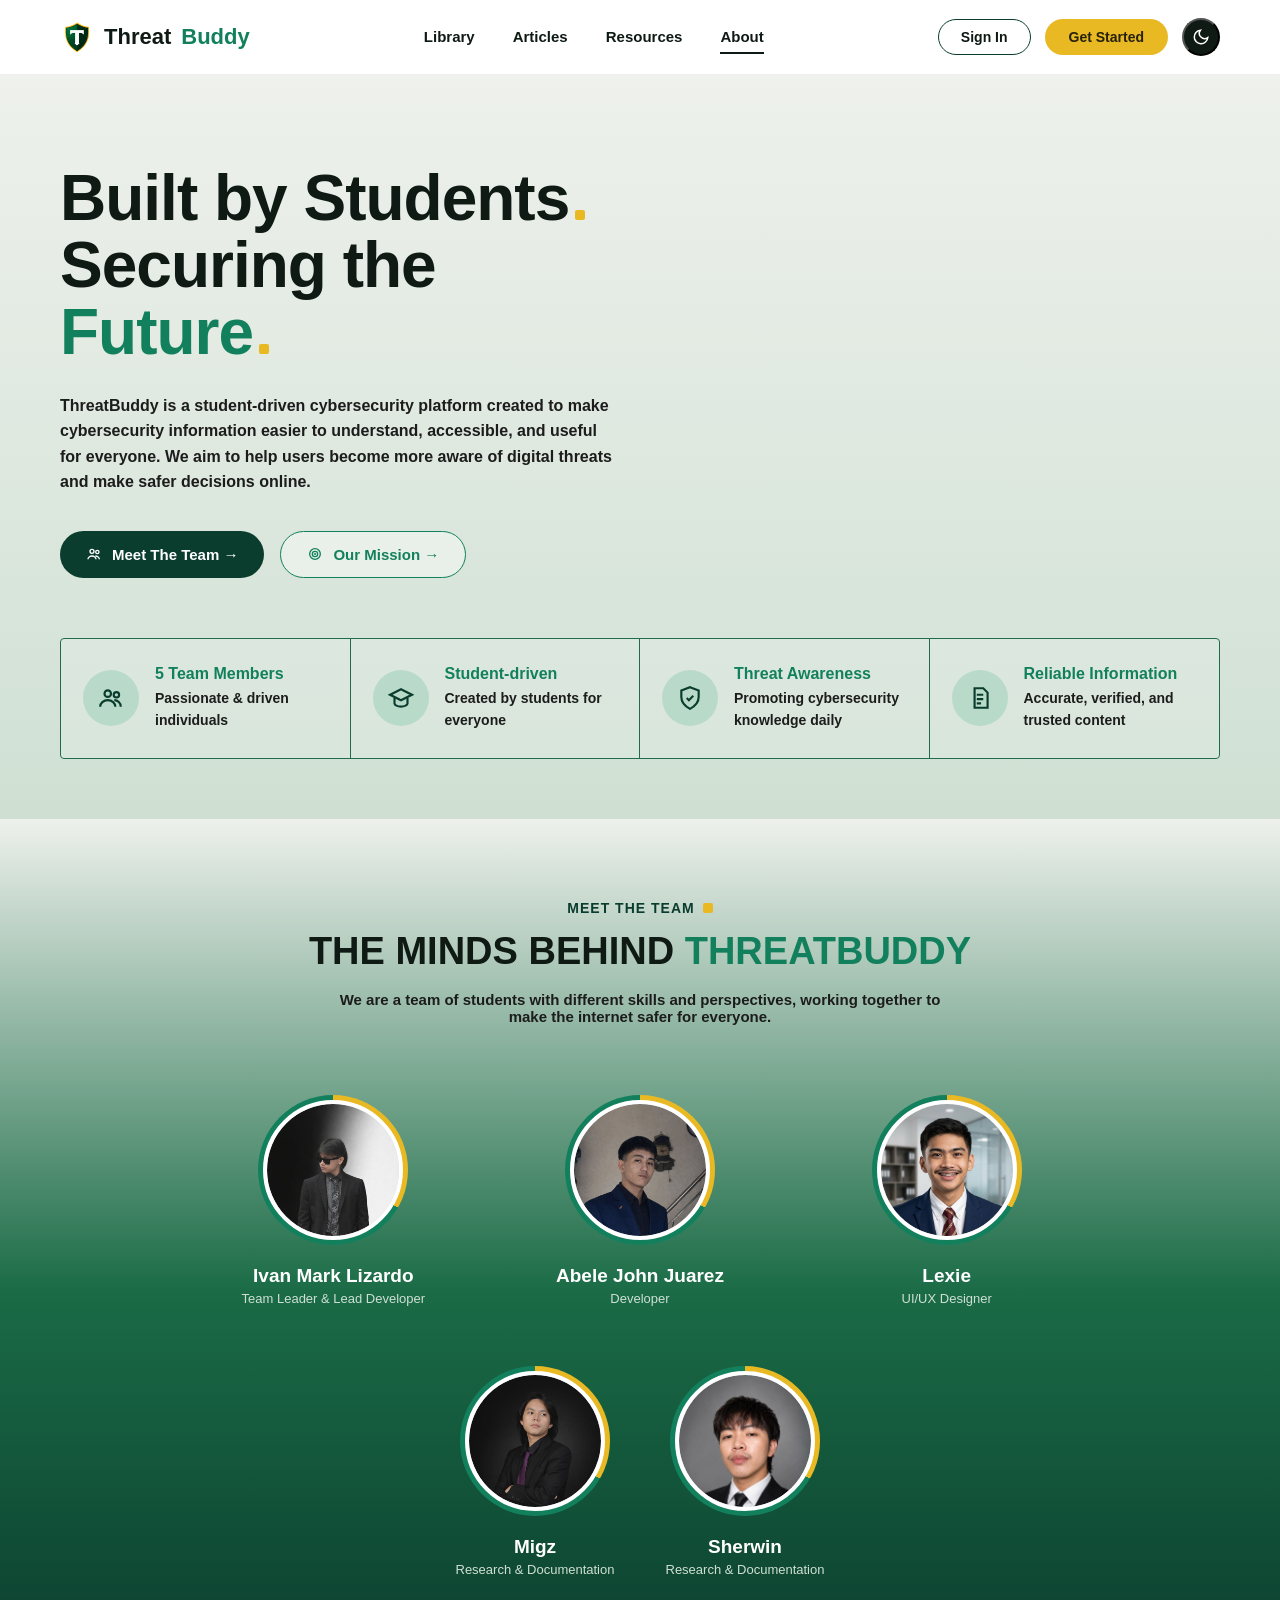
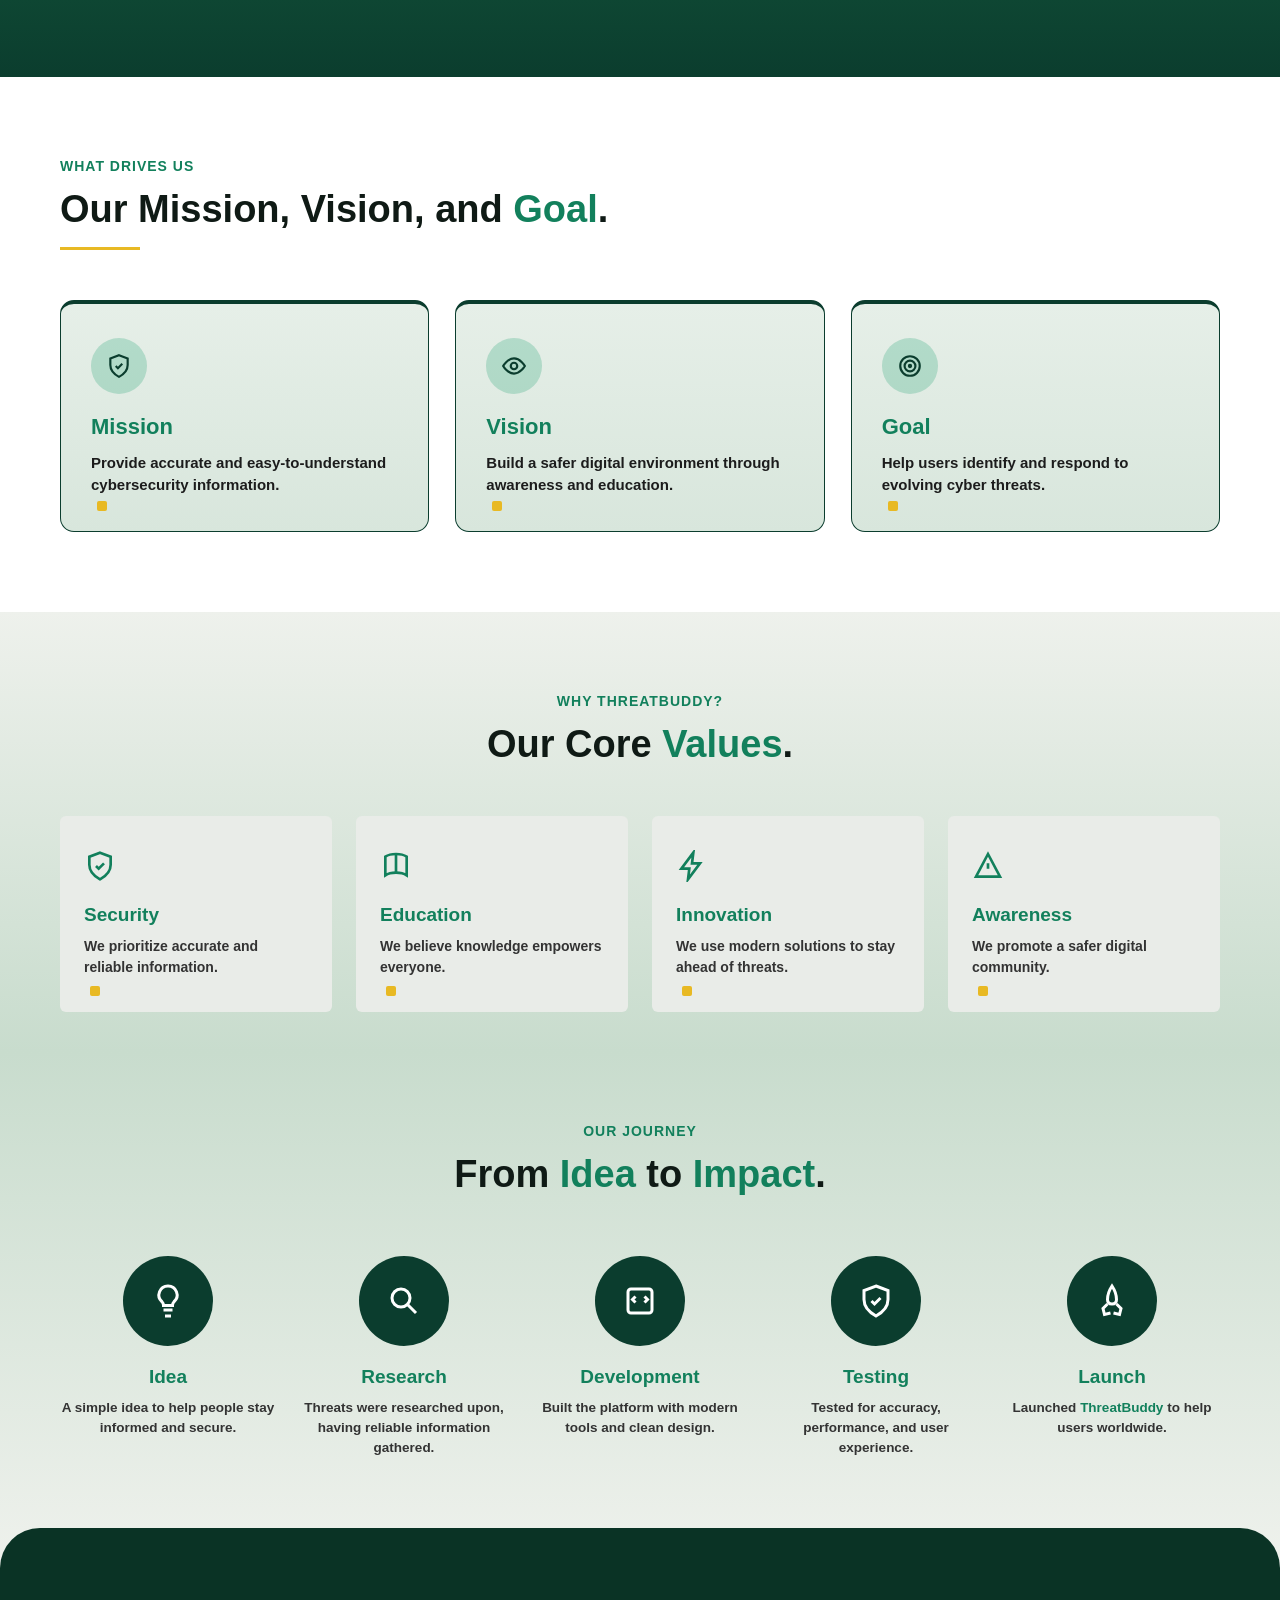
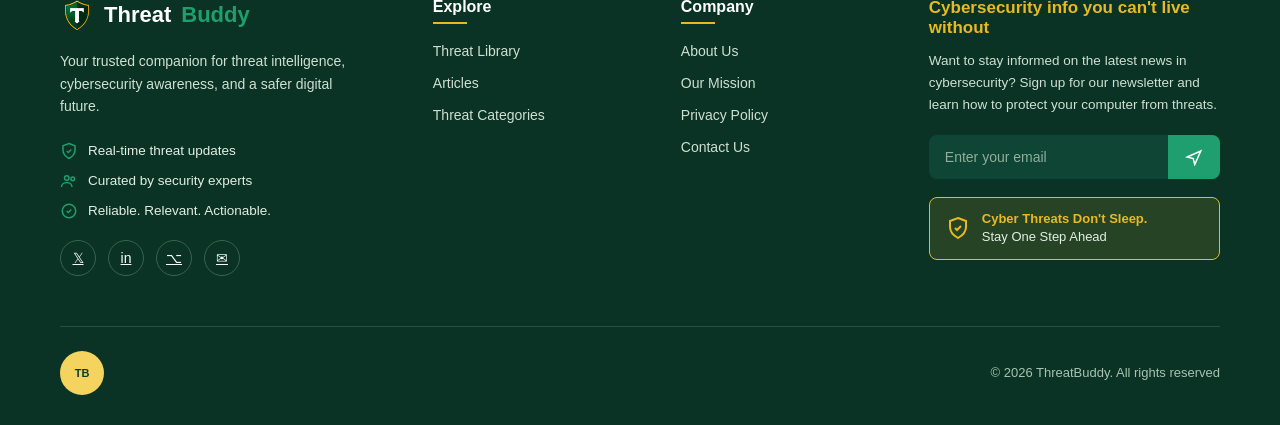
==== commit d3776fa7: "fix: html and css" ====
--- a/pages/About/index.html
+++ b/pages/About/index.html
@@ -8,50 +8,41 @@
   </head>
   <body>
     <!-- HEADER -->
-    <nav class="navbar">
-      <div class="leftSide">
-        <!-- Logo -->
-        <a href="../../index.php" class="logo">
-          <img src="assets/img/LogoTB.png" alt="" id="LogoTb" />
-          <span class="logo-text">Threat<span>Buddy</span></span>
-        </a>
-
-        <!-- Nav Links -->
-        <ul class="nav-links" id="navLinks">
+    <header>
+      <a href="../../index.php" class="logo">
+        <img src="assets/img/LogoTB.png" alt="" class="logo-icon-img" />
+        Threat<span>Buddy</span>
+      </a>
+
+      <nav>
+        <ul>
           <li><a href="../LibraryPage/index.php">Library</a></li>
           <li><a href="../ArticlePage/index.php">Articles</a></li>
-          <!-- <li><a href="pages/Admin/index.php" class="nav-link">Resources ▾</a></li> -->
+          <li><a href="../Admin/index.php">Resources</a></li>
           <li class="active"><a href="pages/About/index.html">About</a></li>
         </ul>
-      </div>
-
-      <!-- Actions -->
-      <div class="righSide">
-        <div class="nav-actions">
-          <button
-            onclick="location.href = 'pages/SignIn/index.php'"
-            class="btn-signin"
-          >
-            Sign In
-          </button>
-          <button
-            onclick="location.href = 'pages/SignUp/index.php'"
-            class="btn-get-started"
-          >
-            Get Started
-          </button>
-          <button
-            class="btn-theme"
-            id="themeToggle"
-            aria-label="Toggle dark mode"
-          >
-            <svg viewBox="0 0 24 24">
-              <path d="M21 12.79A9 9 0 1 1 11.21 3 7 7 0 0 0 21 12.79z" />
-            </svg>
-          </button>
-        </div>
-      </div>
-    </nav>
+      </nav>
+
+      <div class="header-actions">
+        <button
+          onclick="location.href = 'pages/SignIn/index.php'"
+          class="btn-outline"
+        >
+          Sign In
+        </button>
+        <button
+          onclick="location.href = 'pages/SignUp/index.php'"
+          class="btn-gold"
+        >
+          Get Started
+        </button>
+        <button class="icon-circle" id="themeToggle" aria-label="Toggle dark mode">
+          <svg width="18" height="18" viewBox="0 0 24 24" fill="none" stroke="currentColor" stroke-width="2">
+            <path d="M21 12.79A9 9 0 1 1 11.21 3 7 7 0 0 0 21 12.79z" />
+          </svg>
+        </button>
+      </div>
+    </header>
 
     <!-- HERO -->
     <section class="hero dotted-bg">
@@ -66,14 +57,7 @@
       </p>
       <div class="hero-buttons">
         <a href="#team" class="btn-pill-dark">
-          <svg
-            width="16"
-            height="16"
-            viewBox="0 0 24 24"
-            fill="none"
-            stroke="#fff"
-            stroke-width="2"
-          >
+          <svg width="16" height="16" viewBox="0 0 24 24" fill="none" stroke="#fff" stroke-width="2">
             <circle cx="9" cy="8" r="3" />
             <circle cx="17" cy="9" r="2.5" />
             <path d="M3 20c0-3 3-5 6-5s6 2 6 5" />
@@ -82,14 +66,7 @@
           Meet The Team →
         </a>
         <a href="#mission" class="btn-pill-outline">
-          <svg
-            width="16"
-            height="16"
-            viewBox="0 0 24 24"
-            fill="none"
-            stroke="currentColor"
-            stroke-width="2"
-          >
+          <svg width="16" height="16" viewBox="0 0 24 24" fill="none" stroke="currentColor" stroke-width="2">
             <circle cx="12" cy="12" r="8" />
             <circle cx="12" cy="12" r="4" />
             <circle cx="12" cy="12" r="0.6" fill="currentColor" />
@@ -161,239 +138,57 @@
         working together to make the internet safer for everyone.
       </p>
 
-<<<<<<< HEAD
-    <div class="team-grid">
-<div class="team-grid">
-
-    <!-- Ivan -->
-    <div class="member">
-        <div class="avatar-ring">
-            <div class="avatar">
-                <img src="./assets/img/ivan.jpg" alt="Ivan Lizardo">
-            </div>
-        </div>
-
-        <h3>Ivan Mark Lizardo</h3>
-        <p class="role">Team Leader & Lead Developer</p>
-
-        <ul>
-            <li>Project planning and coordination</li>
-            <li>Backend development</li>
-            <li>Technical implementation</li>
-        </ul>
-    </div>
-
-    <!-- Abele -->
-    <div class="member">
-        <div class="avatar-ring">
-            <div class="avatar">
-                <img src="./assets/img/abele.jpg" alt="Abele John Juarez">
-            </div>
-        </div>
-
-        <h3>Abele John Juarez</h3>
-        <p class="role">Developer</p>
-
-        <ul>
-            <li>Frontend & backend development</li>
-            <li>Feature implementation</li>
-            <li>Testing & debugging</li>
-        </ul>
-    </div>
-
-    <!-- Lexie -->
-    <div class="member">
-        <div class="avatar-ring">
-            <div class="avatar">
-                <img src="./assets/img/lexie.jpg" alt="Lexie">
-            </div>
-        </div>
-
-        <h3>Lexie</h3>
-        <p class="role">UI/UX Designer</p>
-
-        <ul>
-            <li>User interface design</li>
-            <li>Wireframes & prototypes</li>
-            <li>User experience optimization</li>
-        </ul>
-    </div>
-
-
-    <!-- Migs -->
-    <div class="member">
-        <div class="avatar-ring">
-            <div class="avatar">
-                <img src="./assets/img/migs.jpg" alt="Migz">
-            </div>
-        </div>
-
-        <h3>Migz</h3>
-        <p class="role">Research & Documentation</p>
-
-        <ul>
-            <li>Technical research</li>
-            <li>Presentation materials</li>
-            <li>Project analysis</li>
-        </ul>
-    </div>
-
-    <!-- Sherwin -->
-    <div class="member">
-        <div class="avatar-ring">
-            <div class="avatar">
-                <img src="./assets/img/sherwin.jpg" alt="Sherwin">
-            </div>
-        </div>
-
-        <h3>Sherwin</h3>
-        <p class="role">Research & Documentation</p>
-
-        <ul>
-            <li>Project documentation</li>
-            <li>Technical reports</li>
-            <li>Research support</li>
-        </ul>
-    </div>
-
-</div>
-  </div>
-</section>
-
-<!-- MISSION / VISION / GOAL -->
-<section class="mvg-section" id="mission">
-  <div class="mvg-header">
-    <div class="eyebrow">WHAT DRIVES US</div>
-    <h2>Our Mission, Vision, and <span>Goal</span>.</h2>
-    <div class="underline"></div>
-  </div>
-
-  <div class="mvg-cards">
-    <div class="mvg-card">
-      <div class="mvg-icon"><svg viewBox="0 0 24 24" stroke-width="2"><path d="M12 2l8 3v6c0 5-3.5 8.5-8 11-4.5-2.5-8-6-8-11V5z"/><path d="M9 12l2 2 4-4"/></svg></div>
-      <h3>Mission</h3>
-      <p>Provide accurate and easy-to-understand cybersecurity information.</p>
-      <span class="dot"></span>
-    </div>
-    <div class="mvg-card">
-      <div class="mvg-icon"><svg viewBox="0 0 24 24" stroke-width="2"><path d="M2 12s4-7 10-7 10 7 10 7-4 7-10 7-10-7-10-7z"/><circle cx="12" cy="12" r="3"/></svg></div>
-      <h3>Vision</h3>
-      <p>Build a safer digital environment through awareness and education.</p>
-      <span class="dot"></span>
-    </div>
-    <div class="mvg-card">
-      <div class="mvg-icon"><svg viewBox="0 0 24 24" stroke-width="2"><circle cx="12" cy="12" r="9"/><circle cx="12" cy="12" r="5"/><circle cx="12" cy="12" r="1" fill="currentColor"/></svg></div>
-      <h3>Goal</h3>
-      <p>Help users identify and respond to evolving cyber threats.</p>
-      <span class="dot"></span>
-    </div>
-  </div>
-</section>
-
-<!-- CORE VALUES -->
-<section class="values-section dotted-bg">
-  <div class="eyebrow">WHY THREATBUDDY?</div>
-  <h2>Our Core <span>Values</span>.</h2>
-
-  <div class="values-grid">
-    <div class="value-card">
-      <div class="value-icon"><svg viewBox="0 0 24 24" stroke-width="2"><path d="M12 2l8 3v6c0 5-3.5 8.5-8 11-4.5-2.5-8-6-8-11V5z"/><path d="M9 12l2 2 4-4"/></svg></div>
-      <h4>Security</h4>
-      <p>We prioritize accurate and reliable information.</p>
-      <span class="dot"></span>
-    </div>
-    <div class="value-card">
-      <div class="value-icon"><svg viewBox="0 0 24 24" stroke-width="2"><path d="M4 5s3-2 8-2 8 2 8 2v14s-3-2-8-2-8 2-8 2z"/><path d="M12 3v14"/></svg></div>
-      <h4>Education</h4>
-      <p>We believe knowledge empowers everyone.</p>
-      <span class="dot"></span>
-    </div>
-    <div class="value-card">
-      <div class="value-icon"><svg viewBox="0 0 24 24" stroke-width="2"><path d="M13 2L4 14h6l-1 8 9-12h-6z"/></svg></div>
-      <h4>Innovation</h4>
-      <p>We use modern solutions to stay ahead of threats.</p>
-      <span class="dot"></span>
-    </div>
-    <div class="value-card">
-      <div class="value-icon"><svg viewBox="0 0 24 24" stroke-width="2"><path d="M12 3l9 17H3z"/><path d="M12 10v4M12 17h.01"/></svg></div>
-      <h4>Awareness</h4>
-      <p>We promote a safer digital community.</p>
-      <span class="dot"></span>
-    </div>
-  </div>
-</section>
-
-<!-- JOURNEY -->
-<section class="journey-section">
-  <div class="eyebrow">OUR JOURNEY</div>
-  <h2>From <span>Idea</span> to <span>Impact</span>.</h2>
-
-  <div class="journey-grid">
-    <div class="journey-step">
-      <div class="journey-icon"><svg viewBox="0 0 24 24" stroke-width="2"><path d="M9 18h6M10 22h4M12 2a6 6 0 0 0-4 10.5c.6.6 1 1.4 1 2.5h6c0-1.1.4-1.9 1-2.5A6 6 0 0 0 12 2z"/></svg></div>
-      <h4>Idea</h4>
-      <p>A simple idea to help people stay informed and secure.</p>
-    </div>
-    <div class="journey-step">
-      <div class="journey-icon"><svg viewBox="0 0 24 24" stroke-width="2"><circle cx="10" cy="10" r="6"/><path d="M20 20l-5.5-5.5"/></svg></div>
-      <h4>Research</h4>
-      <p>Threats were researched upon, having reliable information gathered.</p>
-    </div>
-    <div class="journey-step">
-      <div class="journey-icon"><svg viewBox="0 0 24 24" stroke-width="2"><rect x="4" y="4" width="16" height="16" rx="2"/><path d="M9 9l-2 2 2 2M15 9l2 2-2 2"/></svg></div>
-      <h4>Development</h4>
-      <p>Built the platform with modern tools and clean design.</p>
-    </div>
-    <div class="journey-step">
-      <div class="journey-icon"><svg viewBox="0 0 24 24" stroke-width="2"><path d="M12 2l8 3v6c0 5-3.5 8.5-8 11-4.5-2.5-8-6-8-11V5z"/><path d="M9 12l2 2 4-4"/></svg></div>
-      <h4>Testing</h4>
-      <p>Tested for accuracy, performance, and user experience.</p>
-    </div>
-    <div class="journey-step">
-      <div class="journey-icon"><svg viewBox="0 0 24 24" stroke-width="2"><path d="M12 2c2 3 3 6 3 9 0 2-1 3-3 3s-3-1-3-3c0-3 1-6 3-9z"/><path d="M9 14l-3 3 1 4 4-1M15 14l3 3-1 4-4-1"/></svg></div>
-      <h4>Launch</h4>
-      <p>Launched <span class="accent">ThreatBuddy</span> to help users worldwide.</p>
-    </div>
-  </div>
-</section>
-
-<!-- FOOTER -->
-<footer>
-  <div class="footer-grid">
-    <div class="footer-col">
-      <div class="footer-logo">
-        <img src="./assets/img/LogoTB.png" alt="ThreatBuddy logo" class="logo-icon-img">
-        Threat<span>Buddy</span>
-=======
       <div class="team-grid">
         <div class="member">
-          <div class="avatar-ring"><div class="avatar">RA</div></div>
-          <h3>Ricardo Miguel Alix</h3>
-          <p>basic info and role</p>
-        </div>
+          <div class="avatar-ring">
+            <div class="avatar">
+              <img src="./assets/img/ivan.jpg" alt="Ivan Mark Lizardo" />
+            </div>
+          </div>
+          <h3>Ivan Mark Lizardo</h3>
+          <p>Team Leader &amp; Lead Developer</p>
+        </div>
+
         <div class="member">
-          <div class="avatar-ring"><div class="avatar">AJ</div></div>
+          <div class="avatar-ring">
+            <div class="avatar">
+              <img src="./assets/img/abele.jpg" alt="Abele John Juarez" />
+            </div>
+          </div>
           <h3>Abele John Juarez</h3>
-          <p>basic info and role</p>
-        </div>
+          <p>Developer</p>
+        </div>
+
         <div class="member">
-          <div class="avatar-ring"><div class="avatar">IL</div></div>
-          <h3>Ivan Mark Lizardo</h3>
-          <p>basic info and role</p>
-        </div>
->>>>>>> d043693b28e236d46df0bd46674844d5567924cf
+          <div class="avatar-ring">
+            <div class="avatar">
+              <img src="./assets/img/lexie.jpg" alt="Lexie" />
+            </div>
+          </div>
+          <h3>Lexie</h3>
+          <p>UI/UX Designer</p>
+        </div>
       </div>
 
       <div class="team-grid row-two">
         <div class="member">
-          <div class="avatar-ring"><div class="avatar">SS</div></div>
-          <h3>Sherwin Santiago</h3>
-          <p>basic info and role</p>
-        </div>
+          <div class="avatar-ring">
+            <div class="avatar">
+              <img src="./assets/img/migs.jpg" alt="Migz" />
+            </div>
+          </div>
+          <h3>Migz</h3>
+          <p>Research &amp; Documentation</p>
+        </div>
+
         <div class="member">
-          <div class="avatar-ring"><div class="avatar">LF</div></div>
-          <h3>Lee Andrei Flores</h3>
-          <p>basic info and role</p>
+          <div class="avatar-ring">
+            <div class="avatar">
+              <img src="./assets/img/sherwin.jpg" alt="Sherwin" />
+            </div>
+          </div>
+          <h3>Sherwin</h3>
+          <p>Research &amp; Documentation</p>
         </div>
       </div>
     </section>
@@ -415,9 +210,7 @@
             </svg>
           </div>
           <h3>Mission</h3>
-          <p>
-            Provide accurate and easy-to-understand cybersecurity information.
-          </p>
+          <p>Provide accurate and easy-to-understand cybersecurity information.</p>
           <span class="dot"></span>
         </div>
         <div class="mvg-card">
@@ -428,9 +221,7 @@
             </svg>
           </div>
           <h3>Vision</h3>
-          <p>
-            Build a safer digital environment through awareness and education.
-          </p>
+          <p>Build a safer digital environment through awareness and education.</p>
           <span class="dot"></span>
         </div>
         <div class="mvg-card">
@@ -509,9 +300,7 @@
         <div class="journey-step">
           <div class="journey-icon">
             <svg viewBox="0 0 24 24" stroke-width="2">
-              <path
-                d="M9 18h6M10 22h4M12 2a6 6 0 0 0-4 10.5c.6.6 1 1.4 1 2.5h6c0-1.1.4-1.9 1-2.5A6 6 0 0 0 12 2z"
-              />
+              <path d="M9 18h6M10 22h4M12 2a6 6 0 0 0-4 10.5c.6.6 1 1.4 1 2.5h6c0-1.1.4-1.9 1-2.5A6 6 0 0 0 12 2z" />
             </svg>
           </div>
           <h4>Idea</h4>
@@ -525,9 +314,7 @@
             </svg>
           </div>
           <h4>Research</h4>
-          <p>
-            Threats were researched upon, having reliable information gathered.
-          </p>
+          <p>Threats were researched upon, having reliable information gathered.</p>
         </div>
         <div class="journey-step">
           <div class="journey-icon">
@@ -557,99 +344,88 @@
             </svg>
           </div>
           <h4>Launch</h4>
-          <p>
-            Launched <span class="accent">ThreatBuddy</span> to help users
-            worldwide.
-          </p>
+          <p>Launched <span class="accent">ThreatBuddy</span> to help users worldwide.</p>
         </div>
       </div>
     </section>
 
-    <!-- ───────── FOOTER ───────── -->
-    <footer class="site-footer">
-      <div class="footer-inner">
-        <div class="footer-brand">
-          <a href="../index.html" class="nav-brand footer-logo-link">
-            <img
-              src="../../assets/img/LogoTB.png"
-              alt="ThreatBuddy"
-              class="nav-logo"
-            />
-            <span class="brand-threat">Threat</span
-            ><span class="brand-buddy">Buddy</span>
-          </a>
-          <p>
+    <!-- FOOTER -->
+    <footer>
+      <div class="footer-grid">
+        <div class="footer-col">
+          <div class="footer-logo">
+            <img src="./assets/img/LogoTB.png" alt="ThreatBuddy logo" class="logo-icon-img" />
+            Threat<span>Buddy</span>
+          </div>
+          <p class="desc">
             Your trusted companion for threat intelligence, cybersecurity
             awareness, and a safer digital future.
           </p>
-          <ul class="footer-features">
-            <li>🛡 Real-time threat updates</li>
-            <li>👥 Curated by security experts</li>
-            <li>✔ Reliable. Relevant. Actionable.</li>
-          </ul>
-          <div class="footer-socials">
-            <a href="#" aria-label="X / Twitter">𝕏</a>
-            <a href="#" aria-label="LinkedIn">in</a>
-            <a href="#" aria-label="GitHub">⌥</a>
-            <a href="#" aria-label="Email">✉</a>
+          <div class="footer-feature">
+            <svg viewBox="0 0 24 24" stroke-width="2"><path d="M12 2l8 3v6c0 5-3.5 8.5-8 11-4.5-2.5-8-6-8-11V5z" /><path d="M9 12l2 2 4-4" /></svg>
+            Real-time threat updates
+          </div>
+          <div class="footer-feature">
+            <svg viewBox="0 0 24 24" stroke-width="2"><circle cx="9" cy="8" r="3" /><circle cx="17" cy="9" r="2.5" /><path d="M2 20c0-3.3 3.1-6 7-6s7 2.7 7 6" /></svg>
+            Curated by security experts
+          </div>
+          <div class="footer-feature">
+            <svg viewBox="0 0 24 24" stroke-width="2"><circle cx="12" cy="12" r="9" /><path d="M9 12l2 2 4-4" /></svg>
+            Reliable. Relevant. Actionable.
+          </div>
+          <div class="social-row">
+            <a href="#" class="social-circle" aria-label="X / Twitter">𝕏</a>
+            <a href="#" class="social-circle" aria-label="LinkedIn">in</a>
+            <a href="#" class="social-circle" aria-label="GitHub">⌥</a>
+            <a href="#" class="social-circle" aria-label="Email">✉</a>
           </div>
         </div>
 
         <div class="footer-col">
           <h4>Explore</h4>
+          <div class="footer-underline"></div>
           <ul>
-            <li><a href="index.php">Threat Library</a></li>
+            <li><a href="../LibraryPage/index.php">Threat Library</a></li>
             <li><a href="../ArticlePage/index.php">Articles</a></li>
-            <li><a href="index.php">Threat Categories</a></li>
-          </ul>
-        </div>
-
-        <div class="footer-col">
-          <h4>Resources</h4>
-          <ul>
-            <li><a href="../Admin/index.php">Cybersecurity Basics</a></li>
-            <li><a href="../Admin/index.php">Best Practices</a></li>
+            <li><a href="../LibraryPage/index.php">Threat Categories</a></li>
           </ul>
         </div>
 
         <div class="footer-col">
           <h4>Company</h4>
+          <div class="footer-underline"></div>
           <ul>
             <li><a href="../About/index.html">About Us</a></li>
-            <li><a href="../About/index.html">Our Mission</a></li>
+            <li><a href="../About/index.html#mission">Our Mission</a></li>
             <li><a href="#">Privacy Policy</a></li>
             <li><a href="#">Contact Us</a></li>
           </ul>
         </div>
 
-        <div class="footer-col footer-newsletter">
-          <h4>Stay Updated</h4>
-          <p class="newsletter-headline">
-            Cybersecurity info you<br />can't live without
-          </p>
-          <p>
+        <div class="footer-col">
+          <p class="newsletter-title">Cybersecurity info you can't live without</p>
+          <p class="newsletter-text">
             Want to stay informed on the latest news in cybersecurity? Sign up
             for our newsletter and learn how to protect your computer from
             threats.
           </p>
-          <div class="newsletter-form">
+          <div class="newsletter-input">
             <input type="email" placeholder="Enter your email" />
-            <button>➤</button>
-          </div>
-          <div class="footer-badge">
-            🛡
-            <span
-              ><strong>Cyber Threats Don't Sleep.</strong><br />Stay One Step
-              Ahead</span
-            >
+            <button aria-label="Subscribe">
+              <svg viewBox="0 0 24 24" stroke-width="2"><path d="M3 12l18-8-8 18-2-8-8-2z" /></svg>
+            </button>
+          </div>
+          <div class="banner">
+            <svg viewBox="0 0 24 24" stroke-width="2"><path d="M12 2l8 3v6c0 5-3.5 8.5-8 11-4.5-2.5-8-6-8-11V5z" /><path d="M9 12l2 2 4-4" /></svg>
+            <p><strong>Cyber Threats Don't Sleep.</strong>Stay One Step Ahead</p>
           </div>
         </div>
       </div>
 
       <div class="footer-bottom">
-        <!-- <img src="../../assets/img/seal.png" alt="" class="footer-seal" /> -->
+        <div class="footer-bottom-logo">TB</div>
         <p>© 2026 ThreatBuddy. All rights reserved</p>
       </div>
     </footer>
   </body>
-</html>
+</html>
--- a/pages/About/assets/css/style.css
+++ b/pages/About/assets/css/style.css
@@ -1,1444 +1,304 @@
-:root {
-  --green-dark: #0b3d2e;
-  --green-deep: #0a3325;
-  --green-mid: #12805c;
-  --green-accent: #1f9e6f;
-  --gold: #e8b923;
-  --gold-dark: #d9a812;
-  --cream: #f4f5f2;
-  --ink: #0f1a15;
-  --gray-text: #4a4a4a;
-  --border-green: #1f6b4a;
-}
-
-* {
-  margin: 0;
-  padding: 0;
-  box-sizing: border-box;
-}
-
-body {
-  font-family: "Poppins", "Segoe UI", Arial, sans-serif;
-  color: var(--ink);
-  background: var(--cream);
-}
-
-h1,
-h2,
-h3,
-h4 {
-  font-weight: 800;
-}
-
-.dotted-bg {
-  background-image: radial-gradient(
-    circle,
-    rgba(15, 26, 21, 0.18) 1px,
-    transparent 1px
-  );
-  background-size: 22px 22px;
-}
-
-/* ===== HEADER ===== */
-header {
-  display: flex;
-  align-items: center;
-  justify-content: space-between;
-  padding: 18px 60px;
-  background: #fff;
-  border-bottom: 1px solid #eee;
-  position: sticky;
-  top: 0;
-  z-index: 100;
-}
-.logo {
-  display: flex;
-  align-items: center;
-  gap: 10px;
-  font-size: 22px;
-  font-weight: 800;
-  color: var(--ink);
-}
-.logo-icon {
-  width: 34px;
-  height: 34px;
-  background: var(--green-dark);
-  border-radius: 8px;
-  display: flex;
-  align-items: center;
-  justify-content: center;
-  color: #fff;
-  font-size: 18px;
-  clip-path: polygon(50% 0%, 100% 20%, 100% 60%, 50% 100%, 0% 60%, 0% 20%);
-}
-.logo-icon-img {
-  width: 34px;
-  height: 34px;
-  object-fit: contain;
-  flex-shrink: 0;
-}
-.logo span {
-  color: var(--green-mid);
-}
-
-nav ul {
-  display: flex;
-  gap: 38px;
-  list-style: none;
-}
-nav a {
-  text-decoration: none;
-  color: var(--ink);
-  font-weight: 600;
-  font-size: 15px;
-}
-nav .active {
-  position: relative;
-}
-nav .active::after {
-  content: "";
-  position: absolute;
-  left: 0;
-  top: 25px;
-  width: 100%;
-  height: 3px;
-  background-color: #a8e6a3; /* light green */
-  border-radius: 5px;
-}
-
-.header-actions {
-  display: flex;
-  align-items: center;
-  gap: 14px;
-}
-.btn-outline {
-  padding: 9px 22px;
-  border: 1.5px solid var(--green-dark);
-  border-radius: 22px;
-  background: transparent;
-  font-weight: 700;
-  font-size: 14px;
-  color: var(--ink);
-  cursor: pointer;
-}
-.btn-gold {
-  padding: 10px 24px;
-  border: none;
-  border-radius: 22px;
-  background: var(--gold);
-  font-weight: 700;
-  font-size: 14px;
-  color: #26210a;
-  cursor: pointer;
-}
-.icon-circle {
-  width: 38px;
-  height: 38px;
-  border-radius: 50%;
-  background: var(--ink);
-  display: flex;
-  align-items: center;
-  justify-content: center;
-  color: #fff;
-  cursor: pointer;
-}
-
-/* ===== HERO ===== */
-.hero {
-  padding: 90px 60px 60px;
-  background: linear-gradient(180deg, #eef1ec 0%, #cfe0d3 100%);
-  position: relative;
-}
-.hero h1 {
-  font-size: 64px;
-  line-height: 1.05;
-  letter-spacing: -1px;
-}
-.hero h1 .accent {
-  color: var(--green-mid);
-}
-.dot {
-  display: inline-block;
-  width: 10px;
-  height: 10px;
-  background: var(--gold);
-  border-radius: 2px;
-  margin-left: 6px;
-}
-.hero p {
-  max-width: 560px;
-  margin-top: 26px;
-  font-size: 16px;
-  line-height: 1.6;
-  font-weight: 600;
-  color: #1c1c1c;
-}
-.hero-buttons {
-  display: flex;
-  gap: 16px;
-  margin-top: 36px;
-}
-.btn-pill-dark {
-  display: flex;
-  align-items: center;
-  gap: 10px;
-  padding: 14px 26px;
-  background: var(--green-dark);
-  color: #fff;
-  border-radius: 30px;
-  font-weight: 700;
-  text-decoration: none;
-  font-size: 15px;
-}
-.btn-pill-outline {
-  display: flex;
-  align-items: center;
-  gap: 10px;
-  padding: 14px 26px;
-  border: 1.5px solid var(--green-mid);
-  color: var(--green-mid);
-  border-radius: 30px;
-  font-weight: 700;
-  text-decoration: none;
-  font-size: 15px;
-  background: rgba(255, 255, 255, 0.4);
-}
-
-.stats-row {
-  margin-top: 60px;
-  display: grid;
-  grid-template-columns: repeat(4, 1fr);
-  border: 1.5px solid var(--border-green);
-  border-radius: 4px;
-  overflow: hidden;
-}
-.stat-card {
-  display: flex;
-  align-items: center;
-  gap: 16px;
-  padding: 26px 22px;
-  border-right: 1.5px solid var(--border-green);
-  background: rgba(255, 255, 255, 0.15);
-}
-.stat-card:last-child {
-  border-right: none;
-}
-.stat-icon {
-  width: 56px;
-  height: 56px;
-  border-radius: 50%;
-  background: rgba(31, 158, 111, 0.18);
-  display: flex;
-  align-items: center;
-  justify-content: center;
-  flex-shrink: 0;
-}
-.stat-icon svg {
-  width: 26px;
-  height: 26px;
-  stroke: var(--green-dark);
-}
-.stat-card h4 {
-  font-size: 16px;
-  color: var(--green-mid);
-  margin-bottom: 4px;
-}
-.stat-card p {
-  font-size: 14px;
-  font-weight: 600;
-  color: #1c1c1c;
-  margin: 0;
-  max-width: none;
-}
-
-/* ===== TEAM SECTION ===== */
-.team-section {
-  padding: 80px 60px 100px;
-  background: linear-gradient(180deg, #eef1ec 0%, #1a6b46 55%, #0b3d2e 100%);
-  text-align: center;
-}
-.eyebrow {
-  color: var(--green-dark);
-  font-weight: 800;
-  font-size: 14px;
-  letter-spacing: 1px;
-  display: inline-flex;
-  align-items: center;
-  gap: 8px;
-  margin-bottom: 14px;
-}
-.eyebrow .dot {
-  margin-left: 0;
-}
-.team-section .eyebrow {
-  color: #0b3d2e;
-}
-.team-section h2 {
-  font-size: 38px;
-  color: var(--ink);
-}
-.team-section h2 span {
-  color: var(--green-mid);
-}
-.team-section > p.subtitle {
-  max-width: 640px;
-  margin: 18px auto 0;
-  font-weight: 600;
-  color: #1c1c1c;
-  font-size: 15px;
-}
-
-.team-grid {
-  margin-top: 70px;
-  display: grid;
-  grid-template-columns: repeat(3, 1fr);
-  row-gap: 60px;
-  column-gap: 20px;
-  max-width: 900px;
-  margin-left: auto;
-  margin-right: auto;
-}
-.team-grid.row-two {
-  grid-template-columns: repeat(2, 1fr);
-  max-width: 400px;
-  margin-top: 60px;
-}
-.member {
-  display: flex;
-  flex-direction: column;
-  align-items: center;
-}
-.avatar-ring {
-  width: 150px;
-  height: 150px;
-  border-radius: 50%;
-  padding: 5px;
-  background: conic-gradient(
-    var(--gold) 0deg 120deg,
-    var(--green-mid) 120deg 360deg
-  );
-  display: flex;
-  align-items: center;
-  justify-content: center;
-  margin-bottom: 20px;
-}
-.avatar {
-  width: 100%;
-  height: 100%;
-  border-radius: 50%;
-  background: #dfe4e0;
-  border: 4px solid #fff;
-  display: flex;
-  align-items: center;
-  justify-content: center;
-  font-size: 34px;
-  font-weight: 800;
-  color: #5b6a62;
-}
-.member h3 {
-  font-size: 19px;
-  color: #fff;
-}
-.member p {
-  font-size: 13px;
-  color: #cfe0d3;
-  margin-top: 4px;
-  font-weight: 500;
-}
-
-/* ===== MISSION/VISION/GOAL ===== */
-.mvg-section {
-  padding: 80px 60px;
-  background: #fff;
-}
-.mvg-header {
-  max-width: 640px;
-}
-.mvg-header .eyebrow {
-  color: var(--green-mid);
-}
-.mvg-header h2 {
-  font-size: 38px;
-  color: var(--ink);
-}
-.mvg-header h2 span {
-  color: var(--green-mid);
-}
-.underline {
-  width: 80px;
-  height: 3px;
-  background: var(--gold);
-  margin-top: 16px;
-}
-
-.mvg-cards {
-  margin-top: 50px;
-  display: grid;
-  grid-template-columns: repeat(3, 1fr);
-  gap: 26px;
-}
-.mvg-card {
-  background: linear-gradient(180deg, #e6efe8, #d8e6dc);
-  border: 1.5px solid var(--green-dark);
-  border-top: 4px solid var(--green-dark);
-  border-radius: 14px;
-  padding: 34px 30px;
-  position: relative;
-}
-.mvg-icon {
-  width: 56px;
-  height: 56px;
-  border-radius: 50%;
-  background: rgba(31, 158, 111, 0.25);
-  display: flex;
-  align-items: center;
-  justify-content: center;
-  margin-bottom: 20px;
-}
-.mvg-icon svg {
-  width: 26px;
-  height: 26px;
-  stroke: var(--green-dark);
-  fill: none;
-}
-.mvg-card h3 {
-  color: var(--green-mid);
-  font-size: 22px;
-  margin-bottom: 12px;
-}
-.mvg-card p {
-  font-weight: 700;
-  font-size: 15px;
-  line-height: 1.5;
-  color: #1c1c1c;
-}
-.mvg-card .dot {
-  position: absolute;
-  left: 30px;
-  bottom: 20px;
-}
-
-/* ===== CORE VALUES ===== */
-.values-section {
-  padding: 80px 60px 40px;
-  background: linear-gradient(180deg, #eef1ec 0%, #c8dccd 100%);
-  text-align: center;
-}
-.values-section .eyebrow {
-  color: var(--green-mid);
-  justify-content: center;
-}
-.values-section h2 {
-  font-size: 38px;
-}
-.values-section h2 span {
-  color: var(--green-mid);
-}
-.values-grid {
-  margin-top: 50px;
-  display: grid;
-  grid-template-columns: repeat(4, 1fr);
-  gap: 24px;
-}
-.value-card {
-  background: #e9ece8;
-  border-radius: 6px;
-  padding: 34px 24px;
-  text-align: left;
-  position: relative;
-}
-.value-icon svg {
-  width: 32px;
-  height: 32px;
-  stroke: var(--green-mid);
-  fill: none;
-  margin-bottom: 18px;
-}
-.value-card h4 {
-  font-size: 19px;
-  color: var(--green-mid);
-  margin-bottom: 10px;
-}
-.value-card p {
-  font-size: 14px;
-  font-weight: 600;
-  color: #333;
-  line-height: 1.5;
-}
-.value-card .dot {
-  position: absolute;
-  left: 24px;
-  bottom: 16px;
-}
-
-/* ===== JOURNEY ===== */
-.journey-section {
-  padding: 70px 60px 100px;
-  background: linear-gradient(180deg, #c8dccd 0%, #eef1ec 100%);
-  text-align: center;
-}
-.journey-section .eyebrow {
-  color: var(--green-mid);
-  justify-content: center;
-}
-.journey-section h2 {
-  font-size: 38px;
-}
-.journey-section h2 span {
-  color: var(--green-mid);
-}
-.journey-grid {
-  margin-top: 60px;
-  display: grid;
-  grid-template-columns: repeat(5, 1fr);
-  gap: 20px;
-}
-.journey-step {
-  display: flex;
-  flex-direction: column;
-  align-items: center;
-}
-.journey-icon {
-  width: 90px;
-  height: 90px;
-  border-radius: 50%;
-  background: var(--green-dark);
-  display: flex;
-  align-items: center;
-  justify-content: center;
-  margin-bottom: 20px;
-}
-.journey-icon svg {
-  width: 36px;
-  height: 36px;
-  stroke: #fff;
-  fill: none;
-}
-.journey-step h4 {
-  font-size: 19px;
-  color: var(--green-mid);
-  margin-bottom: 10px;
-}
-.journey-step p {
-  font-size: 13.5px;
-  font-weight: 600;
-  color: #333;
-  line-height: 1.5;
-}
-.journey-step p .accent {
-  color: var(--green-mid);
-  font-weight: 800;
-}
-
-/* ===== FOOTER ===== */
-footer {
-  background: var(--green-deep);
-  color: #fff;
-  padding: 70px 60px 30px;
-  border-radius: 40px 40px 0 0;
-  margin-top: -30px;
-  position: relative;
-}
-.footer-grid {
-  display: grid;
-  grid-template-columns: 1.6fr 1fr 1fr 1.4fr;
-  gap: 40px;
-}
-.footer-logo {
-  display: flex;
-  align-items: center;
-  gap: 10px;
-  font-size: 22px;
-  font-weight: 800;
-  margin-bottom: 18px;
-}
-.footer-logo span {
-  color: var(--green-accent);
-}
-.footer-col p.desc {
-  font-size: 14px;
-  color: #cfe0d3;
-  line-height: 1.6;
-  max-width: 300px;
-  margin-bottom: 24px;
-}
-.footer-feature {
-  display: flex;
-  align-items: center;
-  gap: 10px;
-  font-size: 13.5px;
-  color: #e4ede6;
-  margin-bottom: 12px;
-}
-.footer-feature svg {
-  width: 18px;
-  height: 18px;
-  stroke: var(--green-accent);
-  fill: none;
-  flex-shrink: 0;
-}
-.social-row {
-  display: flex;
-  gap: 12px;
-  margin-top: 20px;
-}
-.social-circle {
-  width: 36px;
-  height: 36px;
-  border-radius: 50%;
-  border: 1.5px solid #3a6350;
-  display: flex;
-  align-items: center;
-  justify-content: center;
-  color: #fff;
-  font-size: 14px;
-}
-footer h4 {
-  font-size: 16px;
-  margin-bottom: 16px;
-  color: #fff;
-}
-.footer-underline {
-  width: 34px;
-  height: 2px;
-  background: var(--gold);
-  margin-bottom: 18px;
-  margin-top: -10px;
-}
-footer ul {
-  list-style: none;
-}
-footer ul li {
-  margin-bottom: 14px;
-}
-footer ul li a {
-  color: #cfe0d3;
-  text-decoration: none;
-  font-size: 14px;
-}
-.newsletter-title {
-  color: var(--gold);
-  font-size: 17px;
-  font-weight: 800;
-  margin-bottom: 12px;
-}
-.newsletter-text {
-  font-size: 13.5px;
-  color: #cfe0d3;
-  line-height: 1.6;
-  margin-bottom: 20px;
-}
-.newsletter-input {
-  display: flex;
-  background: #0f4534;
-  border-radius: 8px;
-  overflow: hidden;
-  margin-bottom: 18px;
-}
-.newsletter-input input {
-  flex: 1;
-  background: transparent;
-  border: none;
-  padding: 14px 16px;
-  color: #fff;
-  font-size: 14px;
-  outline: none;
-}
-.newsletter-input input::placeholder {
-  color: #8fae9c;
-}
-.newsletter-input button {
-  background: var(--green-accent);
-  border: none;
-  width: 52px;
-  display: flex;
-  align-items: center;
-  justify-content: center;
-  cursor: pointer;
-}
-.newsletter-input button svg {
-  width: 18px;
-  height: 18px;
-  stroke: #fff;
-  fill: none;
-}
-.banner {
-  display: flex;
-  align-items: center;
-  gap: 12px;
-  background: rgba(232, 185, 35, 0.12);
-  border: 1px solid var(--gold);
-  border-radius: 8px;
-  padding: 12px 16px;
-}
-.banner svg {
-  width: 24px;
-  height: 24px;
-  stroke: var(--gold);
-  fill: none;
-  flex-shrink: 0;
-}
-.banner p {
-  font-size: 13px;
-  color: #e4ede6;
-  line-height: 1.4;
-}
-.banner p strong {
-  color: var(--gold);
-  display: block;
-}
-
-.footer-bottom {
-  display: flex;
-  align-items: center;
-  justify-content: space-between;
-  margin-top: 50px;
-  padding-top: 24px;
-  border-top: 1px solid #22503c;
-}
-.footer-bottom-logo {
-  width: 44px;
-  height: 44px;
-  border-radius: 50%;
-  background: #f4d35e;
-  display: flex;
-  align-items: center;
-  justify-content: center;
-  color: #0b3d2e;
-  font-size: 11px;
-  font-weight: 800;
-  text-align: center;
-}
-.footer-bottom p {
-  font-size: 13px;
-  color: #a9c2b3;
-}
-
-@media (max-width: 1000px) {
-  header,
-  .hero,
-  .team-section,
-  .mvg-section,
-  .values-section,
-  .journey-section,
-  footer {
-    padding-left: 24px;
-    padding-right: 24px;
-  }
-  nav ul {
-    display: none;
-  }
-  .hero h1 {
-    font-size: 40px;
-  }
-  .stats-row,
-  .team-grid,
-  .mvg-cards,
-  .values-grid,
-  .journey-grid,
-  .footer-grid {
-    grid-template-columns: repeat(2, 1fr);
-  }
-  .team-grid.row-two {
-    grid-template-columns: repeat(2, 1fr);
-  }
-}
-
-.navbar {
-  height: 72px;
-  display: flex;
-  align-items: center;
-  justify-content: space-between;
-  padding: 0 56px;
-  border-bottom: 1px solid transparent;
-  background: transparent;
-  position: absolute;
-  top: 0;
-  left: 0;
-  width: 100%;
-  z-index: 20;
-}
-
-.navbar .leftSide {
-  display: flex;
-  align-items: center;
-  justify-content: space-between;
-  gap: 2rem;
-}
-
-#navLinks {
-  display: flex;
-  gap: 5rem;
-}
-
-.logo {
-  display: flex;
-  align-items: center;
-  gap: 10px;
-  text-decoration: none;
-  flex-shrink: 0;
-}
-
-.logo-icon {
-  width: 36px;
-  height: 36px;
-  background: var(--green);
-  border-radius: 8px;
-  display: flex;
-  align-items: center;
-  justify-content: center;
-}
-
-#LogoTb {
-  height: 2rem;
-}
-
-.logo-icon svg {
-  width: 20px;
-  height: 20px;
-  fill: #fff;
-}
-
-.logo-text {
-  font-size: 18px;
-  font-weight: 700;
-  color: var(--text);
-  letter-spacing: -0.3px;
-}
-
-.logo-text span {
-  color: var(--green);
-}
-
-.nav-links {
-  display: flex;
-  align-items: center;
-  gap: 32px;
-  list-style: none;
-  margin: 0 auto;
-  padding: 0 40px;
-}
-
-.nav-links a {
-  font-size: 14px;
-  color: var(--text);
-  text-decoration: none;
-  font-weight: 500;
-  transition: color 0.2s ease;
-}
-
-.nav-links a:hover {
-  color: var(--green);
-}
-
-.nav-actions {
-  display: flex;
-  align-items: center;
-  gap: 10px;
-  flex-shrink: 0;
-}
-
-.btn-signin,
-.btn-outline {
-  padding: 11px 20px;
-  border-radius: 6px;
-  border: 1px solid var(--border);
-  background: var(--white);
-  font-size: 13px;
-  font-weight: 600;
-  color: var(--black);
-  cursor: pointer;
-  transition: all 0.2s ease;
-  text-decoration: none;
-  display: inline-flex;
-  align-items: center;
-  white-space: nowrap;
-}
-
-.btn-signin:hover,
-.btn-outline:hover {
-  background: var(--green-light);
-  border-color: var(--green);
-}
-
-.btn-get-started,
-.btn-solid {
-  padding: 11px 24px;
-  border-radius: 6px;
-  border: none;
-  background: var(--gold);
-  font-size: 13px;
-  font-weight: 600;
-  color: var(--text);
-  cursor: pointer;
-  transition: opacity 0.2s ease;
-  text-decoration: none;
-  display: inline-flex;
-  align-items: center;
-  white-space: nowrap;
-}
-
-.btn-get-started:hover,
-.btn-solid:hover {
-  opacity: 0.9;
-}
-
-.btn-theme {
-  width: 36px;
-  height: 35px;
-  border-radius: 50%;
-  background: #1f2937;
-  border: none;
-  cursor: pointer;
-  display: flex;
-  align-items: center;
-  justify-content: center;
-  font-size: 18px;
-}
-
-.btn-theme svg {
-  width: 16px;
-  height: 16px;
-  fill: #fff;
-}
-
-.btn-theme svg {
-  width: 16px;
-  height: 16px;
-  fill: #fff;
-}
-
-.nav-links li a {
-  position: relative;
-  text-decoration: none;
-  color: #333;
-  padding-bottom: 6px;
-  transition: color 0.3s ease;
-}
-
-.nav-links li a.active {
-  color: #000; /* optional */
-}
-
-.nav-links li a.active::after {
-  content: "";
-  position: absolute;
-  left: 0;
-  bottom: 0;
-  width: 100%;
-  height: 3px;
-  background-color: #a8e6a3; /* light green */
-  border-radius: 5px;
-}
-
-/* Footer */
-.site-footer {
-  background: #0f2a24;
-  color: #d1d5db;
-  padding: 60px 56px 40px;
-  border-top: 1px solid rgba(255, 255, 255, 0.1);
-  flex-shrink: 0;
-}
-
-.footer-inner {
-  max-width: 1400px;
-  margin: 0 auto;
-  display: grid;
-  grid-template-columns: 2fr 1fr 1fr 1fr 1.2fr;
-  gap: 40px;
-  margin-bottom: 40px;
-}
-
-.footer-brand {
-  display: flex;
-  flex-direction: column;
-  gap: 16px;
-}
-
-.footer-logo-link {
-  display: flex;
-  align-items: center;
-  gap: 12px;
-  text-decoration: none;
-}
-
-.footer-brand .nav-logo {
-  width: 36px;
-  height: 36px;
-}
-
-.footer-brand .brand-threat {
-  color: #ffffff;
-}
-
-.footer-brand .brand-buddy {
-  color: #1fb575;
-}
-
-.footer-brand > p {
-  font-size: 14px;
-  color: #d1d5db;
-  line-height: 1.6;
-}
-
-.footer-features {
-  list-style: none;
-  display: flex;
-  flex-direction: column;
-  gap: 8px;
-  font-size: 13px;
-  color: #d1d5db;
-}
-
-.footer-socials {
-  display: flex;
-  gap: 12px;
-}
-
-.footer-socials a {
-  width: 40px;
-  height: 40px;
-  display: flex;
-  align-items: center;
-  justify-content: center;
-  border: 2px solid rgba(31, 181, 117, 0.4);
-  border-radius: 50%;
-  color: #d1d5db;
-  text-decoration: none;
-  transition: all 0.2s ease;
-  font-size: 16px;
-}
-
-.footer-socials a:hover {
-  background: rgba(31, 181, 117, 0.1);
-  border-color: rgba(31, 181, 117, 0.8);
-  color: #ffffff;
-}
-
-.footer-col {
-  display: flex;
-  flex-direction: column;
-  gap: 16px;
-}
-
-.footer-col h4 {
-  font-size: 14px;
-  font-weight: 600;
-  color: #1fb575;
-  margin: 0;
-  border-bottom: 2px solid #1fb575;
-  padding-bottom: 8px;
-}
-
-.footer-col ul {
-  list-style: none;
-  display: flex;
-  flex-direction: column;
-  gap: 10px;
-}
-
-.footer-col a {
-  font-size: 13px;
-  color: #d1d5db;
-  text-decoration: none;
-  transition: color 0.2s ease;
-}
-
-.footer-col a:hover {
-  color: #fff;
-}
-
-.footer-newsletter {
-  display: flex;
-  flex-direction: column;
-  gap: 12px;
-}
-
-.newsletter-headline {
-  font-size: 16px;
-  font-weight: 600;
-  color: #fbbf24;
-  margin: 0;
-}
-
-.footer-newsletter > p {
-  font-size: 13px;
-  color: #d1d5db;
-  line-height: 1.6;
-  margin: 0;
-}
-
-.newsletter-form {
-  display: flex;
-  gap: 8px;
-}
-
-.newsletter-form input {
-  flex: 1;
-  padding: 10px 14px;
-  border: 1px solid rgba(255, 255, 255, 0.3);
-  border-radius: 6px;
-  background: rgba(255, 255, 255, 0.1);
-  color: #fff;
-  font-size: 13px;
-}
-
-.newsletter-form input::placeholder {
-  color: #9ca3af;
-}
-
-.newsletter-form button {
-  padding: 10px 16px;
-  background: #1fb575;
-  border: none;
-  border-radius: 6px;
-  color: #000;
-  font-weight: 600;
-  cursor: pointer;
-  transition: opacity 0.2s ease;
-}
-
-.newsletter-form button:hover {
-  opacity: 0.9;
-}
-
-.footer-badge {
-  padding: 16px;
-  background: rgba(31, 181, 117, 0.15);
-  border: 1px solid rgba(31, 181, 117, 0.3);
-  border-radius: 8px;
-  font-size: 12px;
-  color: #d1d5db;
-  display: flex;
-  align-items: center;
-  gap: 8px;
-}
-
-.footer-badge span {
-  color: #fbbf24;
-}
-
-.footer-bottom {
-  max-width: 1400px;
-  margin: 0 auto;
-  padding-top: 24px;
-  border-top: 1px solid rgba(255, 255, 255, 0.1);
-  display: flex;
-  align-items: center;
-  justify-content: space-between;
-}
-
-.footer-seal {
-  width: 60px;
-  height: 60px;
-}
-
-.footer-bottom p {
-  font-size: 12px;
-  color: #9ca3af;
-  margin: 0;
-}
-
-/* Dark mode for library */
-body.dark .lib-hero {
-  background: linear-gradient(135deg, #1a3a2a 0%, #0f2818 100%);
-}
-
-body.dark .lib-section {
-  background: var(--bg);
-}
-
-body.dark .filter-bar {
-  color: var(--text);
-}
-
-body.dark .search-input,
-body.dark .filter-select {
-  background: #1f2937;
-  color: var(--text);
-  border-color: #374151;
-}
-
-body.dark .threat-card {
-  background: #1f2937;
-  border-color: #374151;
-}
-
-body.dark .threat-header:hover {
-  background: #111827;
-}
-
-body.dark .threat-body {
-  border-top-color: #374151;
-}
-
-body.dark {
-  --bg: #0f1117;
-  --text: #e5e7eb;
-  --text-main: #e5e7eb;
-  --text-muted: #9ca3af;
-  --muted: #9ca3af;
-  --border: #1f2937;
-  --white: #171a21;
-  --black: #f5f5f5;
-  --green-light: #16281f;
-}
-
-body.dark .navbar,
-body.dark .site-footer {
-  background: #0f2a24;
-}
-
-body.dark .btn-signin {
-  border-color: #e5e7eb;
-  color: #f9fafb;
-}
-
-body.dark .btn-signin:hover {
-  background: #1f2937;
-}
-
-body.dark .desc {
-  color: #9ca3af;
-}
-
-@media (max-width: 900px) {
-  .lib-hero {
-    flex-direction: column;
-    padding: 40px 28px;
-  }
-
-  .hero-title {
-    font-size: 36px;
-  }
-
-  .navbar {
-    padding: 0 20px;
-  }
-
-  .nav-links {
-    gap: 16px;
-  }
-
-  .lib-section {
-    padding: 28px 20px;
-  }
-
-  .filter-bar {
-    flex-direction: column;
-  }
-
-  .search-wrap {
-    max-width: none;
-  }
-
-<<<<<<< HEAD
- /* ==========================================
-   TEAM SECTION
-========================================== */
-
-.team-section{
-    padding:90px 60px 100px;
-    background:linear-gradient(
-        180deg,
-        #eef1ec 0%,
-        #1a6b46 55%,
-        #0b3d2e 100%
-    );
-    text-align:center;
-}
-
-.eyebrow{
-    display:inline-flex;
-    align-items:center;
-    gap:8px;
-    margin-bottom:15px;
-
-    color:#0b3d2e;
-    font-size:14px;
-    font-weight:800;
-    letter-spacing:1px;
-    text-transform:uppercase;
-}
-
-.eyebrow .dot{
-    width:8px;
-    height:8px;
-    border-radius:50%;
-    background:var(--gold);
-}
-
-.team-section h2{
-    font-size:42px;
+:root{
+    --green-dark:#0b3d2e;
+    --green-deep:#0a3325;
+    --green-mid:#12805c;
+    --green-accent:#1f9e6f;
+    --gold:#e8b923;
+    --gold-dark:#d9a812;
+    --cream:#f4f5f2;
+    --ink:#0f1a15;
+    --gray-text:#4a4a4a;
+    --border-green:#1f6b4a;
+  }
+
+  *{margin:0;padding:0;box-sizing:border-box;}
+
+  body{
+    font-family:'Poppins','Segoe UI',Arial,sans-serif;
+    color:var(--ink);
+    background:var(--cream);
+  }
+
+  h1,h2,h3,h4{font-weight:800;}
+
+  .dotted-bg{
+    background-image:radial-gradient(circle, rgba(15,26,21,0.18) 1px, transparent 1px);
+    background-size:22px 22px;
+  }
+
+  /* ===== HEADER ===== */
+  header{
+    display:flex;
+    align-items:center;
+    justify-content:space-between;
+    padding:18px 60px;
+    background:#fff;
+    border-bottom:1px solid #eee;
+    position:sticky;
+    top:0;
+    z-index:100;
+  }
+  .logo{
+    display:flex;
+    align-items:center;
+    gap:10px;
+    font-size:22px;
     font-weight:800;
     color:var(--ink);
-}
-
-.team-section h2 span{
+    text-decoration:none;
+  }
+  .logo-icon{
+    width:34px;height:34px;
+    background:var(--green-dark);
+    border-radius:8px;
+    display:flex;align-items:center;justify-content:center;
+    color:#fff;font-size:18px;
+    clip-path: polygon(50% 0%, 100% 20%, 100% 60%, 50% 100%, 0% 60%, 0% 20%);
+  }
+  .logo-icon-img{
+    width:34px;height:34px;
+    object-fit:contain;
+    flex-shrink:0;
+  }
+  .logo span{color:var(--green-mid);}
+
+  nav ul{
+    display:flex;
+    gap:38px;
+    list-style:none;
+  }
+  nav a{
+    text-decoration:none;
+    color:var(--ink);
+    font-weight:600;
+    font-size:15px;
+  }
+  nav .active{
+    position:relative;
+  }
+  nav .active::after{
+    content:'';
+    position:absolute;
+    left:0;right:0;bottom:-8px;
+    height:2px;
+    background:var(--ink);
+  }
+
+  .header-actions{
+    display:flex;
+    align-items:center;
+    gap:14px;
+  }
+  .btn-outline{
+    padding:9px 22px;
+    border:1.5px solid var(--green-dark);
+    border-radius:22px;
+    background:transparent;
+    font-weight:700;
+    font-size:14px;
+    color:var(--ink);
+    cursor:pointer;
+  }
+  .btn-gold{
+    padding:10px 24px;
+    border:none;
+    border-radius:22px;
+    background:var(--gold);
+    font-weight:700;
+    font-size:14px;
+    color:#26210a;
+    cursor:pointer;
+  }
+  .icon-circle{
+    width:38px;height:38px;
+    border-radius:50%;
+    background:var(--ink);
+    display:flex;align-items:center;justify-content:center;
+    color:#fff;
+    cursor:pointer;
+  }
+
+  /* ===== HERO ===== */
+  .hero{
+    padding:90px 60px 60px;
+    background:linear-gradient(180deg,#eef1ec 0%, #cfe0d3 100%);
+    position:relative;
+  }
+  .hero h1{
+    font-size:64px;
+    line-height:1.05;
+    letter-spacing:-1px;
+  }
+  .hero h1 .accent{color:var(--green-mid);}
+  .dot{
+    display:inline-block;
+    width:10px;height:10px;
+    background:var(--gold);
+    border-radius:2px;
+    margin-left:6px;
+  }
+  .hero p{
+    max-width:560px;
+    margin-top:26px;
+    font-size:16px;
+    line-height:1.6;
+    font-weight:600;
+    color:#1c1c1c;
+  }
+  .hero-buttons{
+    display:flex;
+    gap:16px;
+    margin-top:36px;
+  }
+  .btn-pill-dark{
+    display:flex;align-items:center;gap:10px;
+    padding:14px 26px;
+    background:var(--green-dark);
+    color:#fff;
+    border-radius:30px;
+    font-weight:700;
+    text-decoration:none;
+    font-size:15px;
+  }
+  .btn-pill-outline{
+    display:flex;align-items:center;gap:10px;
+    padding:14px 26px;
+    border:1.5px solid var(--green-mid);
     color:var(--green-mid);
-}
-
-.team-section .subtitle{
-    max-width:720px;
-    margin:20px auto 0;
-
+    border-radius:30px;
+    font-weight:700;
+    text-decoration:none;
+    font-size:15px;
+    background:rgba(255,255,255,0.4);
+  }
+
+  .stats-row{
+    margin-top:60px;
+    display:grid;
+    grid-template-columns:repeat(4,1fr);
+    border:1.5px solid var(--border-green);
+    border-radius:4px;
+    overflow:hidden;
+  }
+  .stat-card{
+    display:flex;
+    align-items:center;
+    gap:16px;
+    padding:26px 22px;
+    border-right:1.5px solid var(--border-green);
+    background:rgba(255,255,255,0.15);
+  }
+  .stat-card:last-child{border-right:none;}
+  .stat-icon{
+    width:56px;height:56px;
+    border-radius:50%;
+    background:rgba(31,158,111,0.18);
+    display:flex;align-items:center;justify-content:center;
+    flex-shrink:0;
+  }
+  .stat-icon svg{width:26px;height:26px;stroke:var(--green-dark);}
+  .stat-card h4{
     font-size:16px;
-    line-height:1.7;
-    color:#233328;
-}
-
-/* ==========================================
-   GRID
-========================================== */
-
-.team-grid{
-    margin:70px auto 0;
-    max-width:1200px;
-
+    color:var(--green-mid);
+    margin-bottom:4px;
+  }
+  .stat-card p{
+    font-size:14px;
+    font-weight:600;
+    color:#1c1c1c;
+    margin:0;
+    max-width:none;
+  }
+
+  /* ===== TEAM SECTION ===== */
+  .team-section{
+    padding:80px 60px 100px;
+    background:linear-gradient(180deg,#eef1ec 0%, #1a6b46 55%, #0b3d2e 100%);
+    text-align:center;
+  }
+  .eyebrow{
+    color:var(--green-dark);
+    font-weight:800;
+    font-size:14px;
+    letter-spacing:1px;
+    display:inline-flex;
+    align-items:center;
+    gap:8px;
+    margin-bottom:14px;
+  }
+  .eyebrow .dot{margin-left:0;}
+  .team-section .eyebrow{color:#0b3d2e;}
+  .team-section h2{
+    font-size:38px;
+    color:var(--ink);
+  }
+  .team-section h2 span{color:var(--green-mid);}
+  .team-section > p.subtitle{
+    max-width:640px;
+    margin:18px auto 0;
+    font-weight:600;
+    color:#1c1c1c;
+    font-size:15px;
+  }
+
+  .team-grid{
+    margin-top:70px;
     display:grid;
     grid-template-columns:repeat(3,1fr);
-    gap:60px 40px;
-}
-
-/* ==========================================
-   MEMBER CARD
-========================================== */
-
-.member{
+    row-gap:60px;
+    column-gap:20px;
+    max-width:900px;
+    margin-left:auto;
+    margin-right:auto;
+  }
+  .team-grid.row-two{
+    grid-template-columns:repeat(2,1fr);
+    max-width:400px;
+    margin-top:60px;
+  }
+  .member{
     display:flex;
     flex-direction:column;
     align-items:center;
-    text-align:center;
-}
-
-/* ==========================================
-   PHOTO
-========================================== */
-
-.avatar-ring{
-    width:170px;
-    height:170px;
-
+  }
+  .avatar-ring{
+    width:150px;height:150px;
+    border-radius:50%;
     padding:5px;
-    border-radius:50%;
-
-    background:conic-gradient(
-        var(--gold) 0deg 120deg,
-        var(--green-mid) 120deg 360deg
-    );
-
+    background:conic-gradient(var(--gold) 0deg 120deg, var(--green-mid) 120deg 360deg);
+    display:flex;align-items:center;justify-content:center;
     margin-bottom:20px;
-}
-
-.avatar{
+  }
+  .avatar{
+    width:100%;height:100%;
+    border-radius:50%;
+    background:#dfe4e0;
+    border:4px solid #fff;
+    display:flex;align-items:center;justify-content:center;
+    font-size:34px;
+    font-weight:800;
+    color:#5b6a62;
+    overflow:hidden;
+  }
+  .avatar img{
     width:100%;
     height:100%;
-
-    border-radius:50%;
-    overflow:hidden;
-
-    background:#ddd;
-    border:4px solid #fff;
-}
-
-.avatar img{
-    width:100%;
-    height:100%;
-
+    object-fit:cover;
+    object-position:center top;
+    border-radius:50%;
     display:block;
-
-    object-fit:cover;
-    object-position:center;
-
-    border-radius:50%;
-}
-
-/* ==========================================
-   TEXT
-========================================== */
-
-.member h3{
-    margin:0;
-
-    font-size:22px;
-    font-weight:700;
-
-    color:#fff;
-}
-
-.member .role{
-    margin:8px 0 18px;
-
-    color:var(--gold);
-
-    font-size:15px;
-    font-weight:700;
-}
-
-.member ul{
-    margin:0;
-    padding:0;
-
-    list-style:none;
-    max-width:260px;
-}
-
-.member ul li{
-    margin-bottom:8px;
-
-    color:#d7e5dc;
-
-    font-size:14px;
-    line-height:1.6;
-}
-
-/* ==========================================
-   HOVER
-========================================== */
-
-.member:hover .avatar-ring{
-    transform:translateY(-8px);
-    transition:.3s ease;
-}
-
-.member:hover h3{
-    color:var(--gold);
-    transition:.3s ease;
-}
-
-/* ==========================================
-   RESPONSIVE
-========================================== */
-
-@media (max-width:992px){
-
-    .team-grid{
-        grid-template-columns:repeat(2,1fr);
-    }
-
-}
-
-@media (max-width:768px){
-
-    .team-section{
-        padding:70px 25px;
-    }
-
-    .team-grid{
-        grid-template-columns:1fr;
-        gap:50px;
-    }
-
-    .team-section h2{
-        font-size:34px;
-    }
-
-    .avatar-ring{
-        width:150px;
-        height:150px;
-    }
-
-}
+  }
+  .member h3{
+    font-size:19px;
+    color:#fff;
+  }
+  .member p{
+    font-size:13px;
+    color:#cfe0d3;
+    margin-top:4px;
+    font-weight:500;
+  }
+
   /* ===== MISSION/VISION/GOAL ===== */
   .mvg-section{
     padding:80px 60px;
@@ -1459,45 +319,279 @@
     background:var(--gold);
     margin-top:16px;
   }
-=======
-  .footer-inner {
-    grid-template-columns: 1fr;
-    gap: 24px;
-  }
-}
-
-.btn-signin {
-  padding: 9px 18px;
-  border-radius: 999px;
-  border: 1px solid #000;
-  background: #000;
-  font-size: 13px;
-  font-weight: 600;
-  color: #fff;
-  cursor: pointer;
-  transition:
-    background 0.2s ease,
-    color 0.2s ease;
-}
-
-.btn-signin:hover {
-  background: #222;
-  border-color: #222;
-}
->>>>>>> d043693b28e236d46df0bd46674844d5567924cf
-
-.btn-get-started {
-  padding: 9px 18px;
-  border-radius: 999px;
-  border: none;
-  background: #14532d;
-  font-size: 13px;
-  font-weight: 700;
-  color: #fff;
-  cursor: pointer;
-  transition: opacity 0.2s ease;
-}
-
-.btn-get-started:hover {
-  opacity: 0.9;
-}
+
+  .mvg-cards{
+    margin-top:50px;
+    display:grid;
+    grid-template-columns:repeat(3,1fr);
+    gap:26px;
+  }
+  .mvg-card{
+    background:linear-gradient(180deg,#e6efe8,#d8e6dc);
+    border:1.5px solid var(--green-dark);
+    border-top:4px solid var(--green-dark);
+    border-radius:14px;
+    padding:34px 30px;
+    position:relative;
+  }
+  .mvg-icon{
+    width:56px;height:56px;
+    border-radius:50%;
+    background:rgba(31,158,111,0.25);
+    display:flex;align-items:center;justify-content:center;
+    margin-bottom:20px;
+  }
+  .mvg-icon svg{width:26px;height:26px;stroke:var(--green-dark);fill:none;}
+  .mvg-card h3{
+    color:var(--green-mid);
+    font-size:22px;
+    margin-bottom:12px;
+  }
+  .mvg-card p{
+    font-weight:700;
+    font-size:15px;
+    line-height:1.5;
+    color:#1c1c1c;
+  }
+  .mvg-card .dot{
+    position:absolute;
+    left:30px;bottom:20px;
+  }
+
+  /* ===== CORE VALUES ===== */
+  .values-section{
+    padding:80px 60px 40px;
+    background:linear-gradient(180deg,#eef1ec 0%, #c8dccd 100%);
+    text-align:center;
+  }
+  .values-section .eyebrow{color:var(--green-mid);justify-content:center;}
+  .values-section h2{
+    font-size:38px;
+  }
+  .values-section h2 span{color:var(--green-mid);}
+  .values-grid{
+    margin-top:50px;
+    display:grid;
+    grid-template-columns:repeat(4,1fr);
+    gap:24px;
+  }
+  .value-card{
+    background:#e9ece8;
+    border-radius:6px;
+    padding:34px 24px;
+    text-align:left;
+    position:relative;
+  }
+  .value-icon svg{
+    width:32px;height:32px;
+    stroke:var(--green-mid);
+    fill:none;
+    margin-bottom:18px;
+  }
+  .value-card h4{
+    font-size:19px;
+    color:var(--green-mid);
+    margin-bottom:10px;
+  }
+  .value-card p{
+    font-size:14px;
+    font-weight:600;
+    color:#333;
+    line-height:1.5;
+  }
+  .value-card .dot{
+    position:absolute;
+    left:24px;bottom:16px;
+  }
+
+  /* ===== JOURNEY ===== */
+  .journey-section{
+    padding:70px 60px 100px;
+    background:linear-gradient(180deg,#c8dccd 0%, #eef1ec 100%);
+    text-align:center;
+  }
+  .journey-section .eyebrow{color:var(--green-mid);justify-content:center;}
+  .journey-section h2{font-size:38px;}
+  .journey-section h2 span{color:var(--green-mid);}
+  .journey-grid{
+    margin-top:60px;
+    display:grid;
+    grid-template-columns:repeat(5,1fr);
+    gap:20px;
+  }
+  .journey-step{
+    display:flex;
+    flex-direction:column;
+    align-items:center;
+  }
+  .journey-icon{
+    width:90px;height:90px;
+    border-radius:50%;
+    background:var(--green-dark);
+    display:flex;align-items:center;justify-content:center;
+    margin-bottom:20px;
+  }
+  .journey-icon svg{width:36px;height:36px;stroke:#fff;fill:none;}
+  .journey-step h4{
+    font-size:19px;
+    color:var(--green-mid);
+    margin-bottom:10px;
+  }
+  .journey-step p{
+    font-size:13.5px;
+    font-weight:600;
+    color:#333;
+    line-height:1.5;
+  }
+  .journey-step p .accent{color:var(--green-mid);font-weight:800;}
+
+  /* ===== FOOTER ===== */
+  footer{
+    background:var(--green-deep);
+    color:#fff;
+    padding:70px 60px 30px;
+    border-radius:40px 40px 0 0;
+    margin-top:-30px;
+    position:relative;
+  }
+  .footer-grid{
+    display:grid;
+    grid-template-columns:1.6fr 1fr 1fr 1.4fr;
+    gap:40px;
+  }
+  .footer-logo{
+    display:flex;
+    align-items:center;
+    gap:10px;
+    font-size:22px;
+    font-weight:800;
+    margin-bottom:18px;
+  }
+  .footer-logo span{color:var(--green-accent);}
+  .footer-col p.desc{
+    font-size:14px;
+    color:#cfe0d3;
+    line-height:1.6;
+    max-width:300px;
+    margin-bottom:24px;
+  }
+  .footer-feature{
+    display:flex;
+    align-items:center;
+    gap:10px;
+    font-size:13.5px;
+    color:#e4ede6;
+    margin-bottom:12px;
+  }
+  .footer-feature svg{width:18px;height:18px;stroke:var(--green-accent);fill:none;flex-shrink:0;}
+  .social-row{
+    display:flex;
+    gap:12px;
+    margin-top:20px;
+  }
+  .social-circle{
+    width:36px;height:36px;
+    border-radius:50%;
+    border:1.5px solid #3a6350;
+    display:flex;align-items:center;justify-content:center;
+    color:#fff;
+    font-size:14px;
+  }
+  footer h4{
+    font-size:16px;
+    margin-bottom:16px;
+    color:#fff;
+  }
+  .footer-underline{
+    width:34px;height:2px;
+    background:var(--gold);
+    margin-bottom:18px;
+    margin-top:-10px;
+  }
+  footer ul{list-style:none;}
+  footer ul li{margin-bottom:14px;}
+  footer ul li a{
+    color:#cfe0d3;
+    text-decoration:none;
+    font-size:14px;
+  }
+  .newsletter-title{
+    color:var(--gold);
+    font-size:17px;
+    font-weight:800;
+    margin-bottom:12px;
+  }
+  .newsletter-text{
+    font-size:13.5px;
+    color:#cfe0d3;
+    line-height:1.6;
+    margin-bottom:20px;
+  }
+  .newsletter-input{
+    display:flex;
+    background:#0f4534;
+    border-radius:8px;
+    overflow:hidden;
+    margin-bottom:18px;
+  }
+  .newsletter-input input{
+    flex:1;
+    background:transparent;
+    border:none;
+    padding:14px 16px;
+    color:#fff;
+    font-size:14px;
+    outline:none;
+  }
+  .newsletter-input input::placeholder{color:#8fae9c;}
+  .newsletter-input button{
+    background:var(--green-accent);
+    border:none;
+    width:52px;
+    display:flex;align-items:center;justify-content:center;
+    cursor:pointer;
+  }
+  .newsletter-input button svg{width:18px;height:18px;stroke:#fff;fill:none;}
+  .banner{
+    display:flex;
+    align-items:center;
+    gap:12px;
+    background:rgba(232,185,35,0.12);
+    border:1px solid var(--gold);
+    border-radius:8px;
+    padding:12px 16px;
+  }
+  .banner svg{width:24px;height:24px;stroke:var(--gold);fill:none;flex-shrink:0;}
+  .banner p{font-size:13px;color:#e4ede6;line-height:1.4;}
+  .banner p strong{color:var(--gold);display:block;}
+
+  .footer-bottom{
+    display:flex;
+    align-items:center;
+    justify-content:space-between;
+    margin-top:50px;
+    padding-top:24px;
+    border-top:1px solid #22503c;
+  }
+  .footer-bottom-logo{
+    width:44px;height:44px;
+    border-radius:50%;
+    background:#f4d35e;
+    display:flex;align-items:center;justify-content:center;
+    color:#0b3d2e;
+    font-size:11px;
+    font-weight:800;
+    text-align:center;
+  }
+  .footer-bottom p{
+    font-size:13px;
+    color:#a9c2b3;
+  }
+
+  @media (max-width:1000px){
+    header, .hero, .team-section, .mvg-section, .values-section, .journey-section, footer{padding-left:24px;padding-right:24px;}
+    nav ul{display:none;}
+    .hero h1{font-size:40px;}
+    .stats-row, .team-grid, .mvg-cards, .values-grid, .journey-grid, .footer-grid{grid-template-columns:repeat(2,1fr);}
+    .team-grid.row-two{grid-template-columns:repeat(2,1fr);}
+  }
